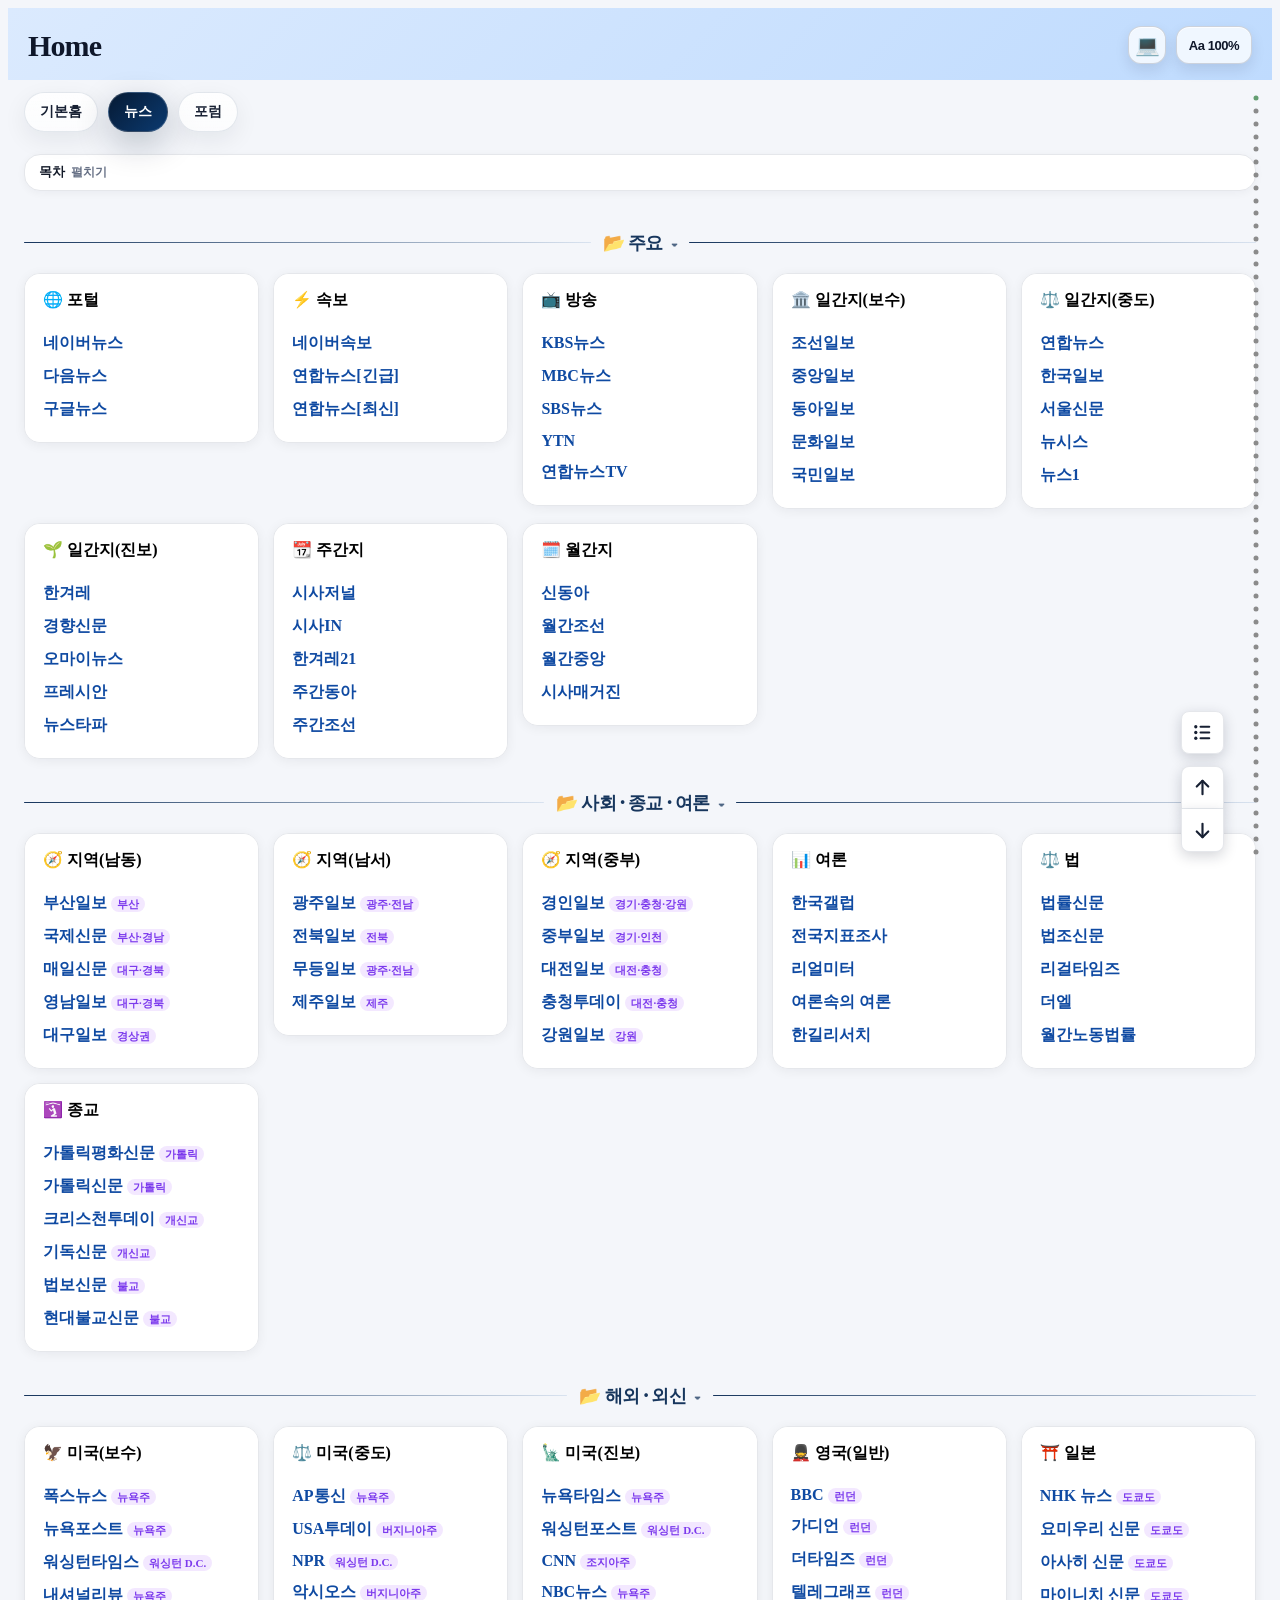
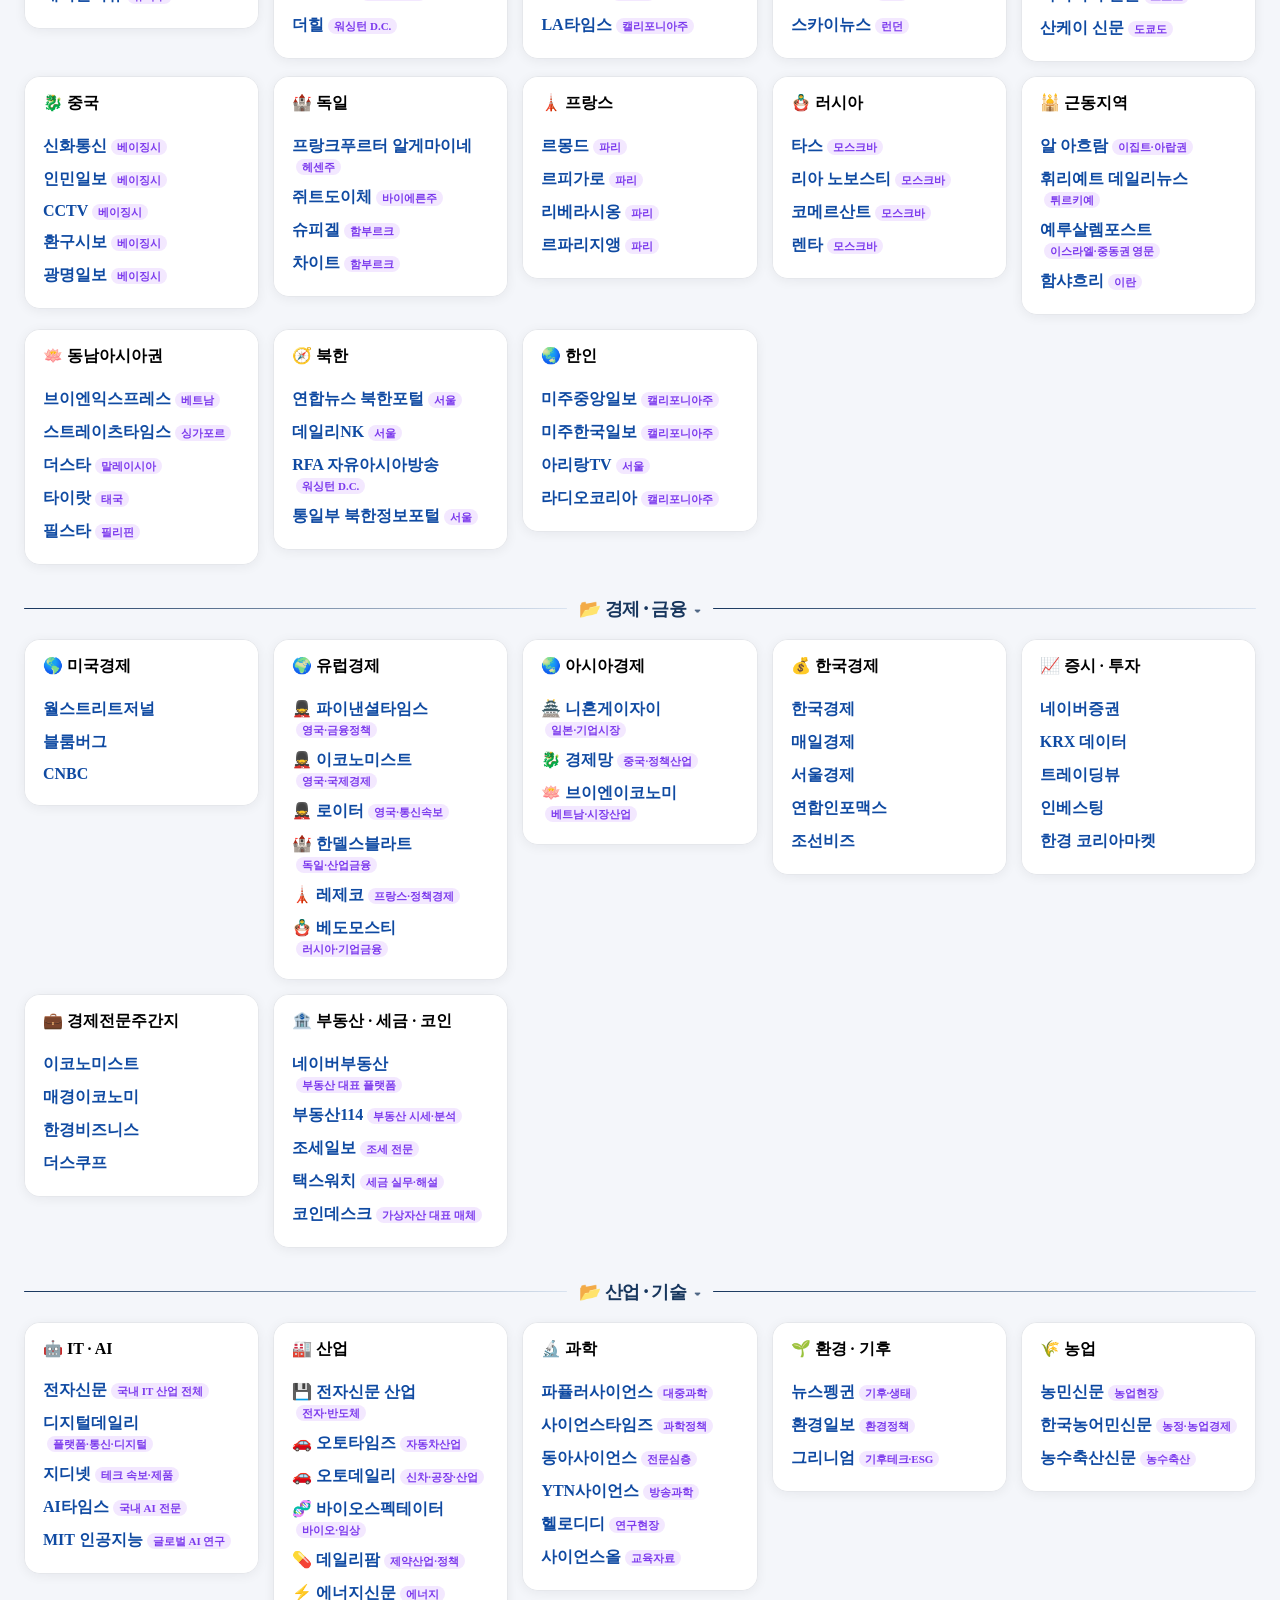
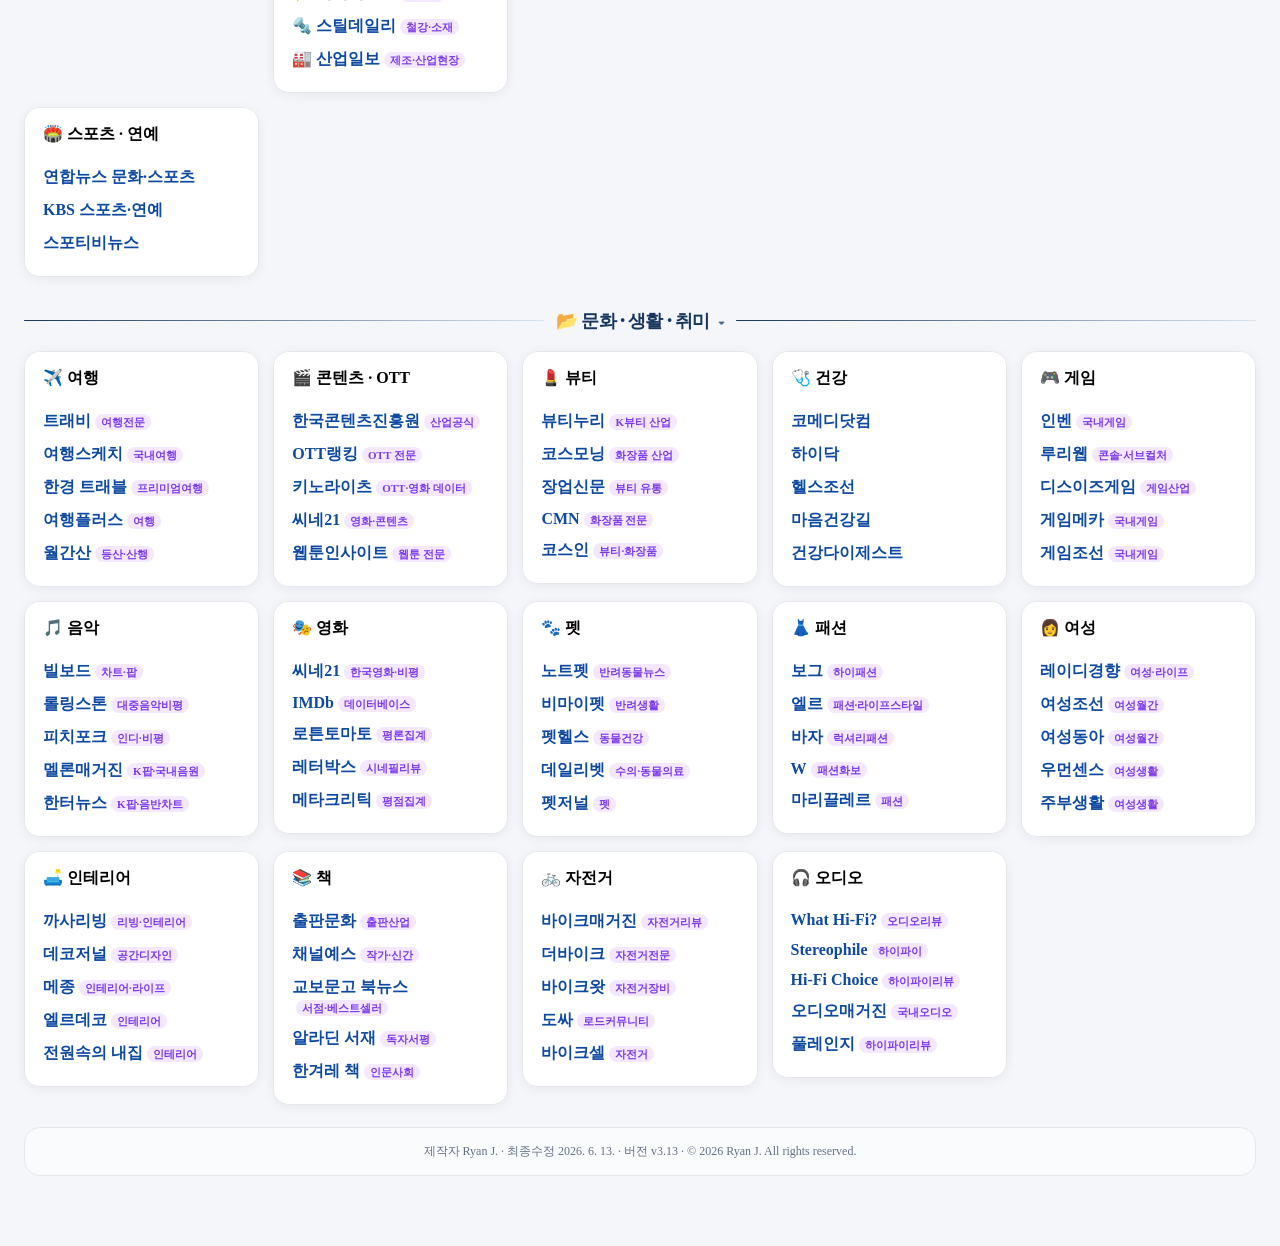
==== ryhome/news/index.html @ 35ea583d "Add files via upload" ====
<!doctype html>
<html lang="ko">
<head>
<meta charset="utf-8">
<meta name="viewport" content="width=device-width, initial-scale=1">
<title>뉴스 - Home</title>
<meta name="color-scheme" content="light dark">
<!-- Home v3.9: prepaint theme guard -->
<script>
(function(){
  try{
    if (localStorage.getItem('ryhome-v312-theme-defaulted') !== '1') {
      localStorage.setItem('site-theme-mode', 'auto');
      localStorage.setItem('ryhome-v312-theme-defaulted', '1');
    }
    var saved = localStorage.getItem('site-theme-mode') || 'auto';
    var dark = saved === 'dark' || (saved === 'auto' && window.matchMedia && window.matchMedia('(prefers-color-scheme: dark)').matches);
    var light = saved === 'light' || (saved === 'auto' && !dark);
    var root = document.documentElement;
    root.classList.toggle('force-dark', dark);
    root.classList.toggle('force-light', light);
    root.dataset.themeMode = saved;
    root.dataset.effectiveTheme = dark ? 'dark' : 'light';
    root.style.backgroundColor = dark ? '#121212' : '#f4f6fa';
  }catch(e){}
})();
</script>
<style id="ry-prepaint-theme">
html.force-dark,html.force-dark body{background:#121212!important;color:#e0e0e0!important;}
html.force-light,html.force-light body{background:#f4f6fa!important;color:#172033!important;}
</style>
<meta name="application-name" content="Home">
<meta name="apple-mobile-web-app-title" content="Home">
<meta name="apple-mobile-web-app-capable" content="yes">
<meta name="mobile-web-app-capable" content="yes">
<meta name="apple-mobile-web-app-status-bar-style" content="default">
<meta name="theme-color" content="#bfdbfe" media="(prefers-color-scheme: light)">
<meta name="theme-color" content="#121212" media="(prefers-color-scheme: dark)">
<link rel="icon" href="../assets/favicons/favicon.ico" sizes="any">
<link rel="shortcut icon" href="../assets/favicons/favicon.ico">
<link rel="icon" type="image/svg+xml" href="../assets/favicons/favicon-theme.svg">
<link rel="icon" type="image/png" sizes="16x16" href="../assets/favicons/favicon-16x16.png">
<link rel="icon" type="image/png" sizes="32x32" href="../assets/favicons/favicon-32x32.png">
<link rel="icon" type="image/png" sizes="48x48" href="../assets/favicons/favicon-48x48.png">
<link rel="icon" type="image/png" sizes="96x96" href="../assets/favicons/favicon-96x96.png">
<link rel="apple-touch-icon" href="../assets/favicons/apple-touch-icon.png">
<link rel="apple-touch-icon-precomposed" href="../assets/favicons/apple-touch-icon-precomposed.png">
<link rel="apple-touch-icon" sizes="120x120" href="../assets/favicons/apple-touch-icon-120x120.png">
<link rel="apple-touch-icon" sizes="152x152" href="../assets/favicons/apple-touch-icon-152x152.png">
<link rel="apple-touch-icon" sizes="167x167" href="../assets/favicons/apple-touch-icon-167x167.png">
<link rel="apple-touch-icon" sizes="180x180" href="../assets/favicons/apple-touch-icon-180x180.png">
<link rel="manifest" href="../assets/favicons/site.webmanifest">

<style>
:root{
  --navy:#061a34;--navy2:#0b2a4f;--bg:#f4f6fa;--card:#fff;--text:#172033;--muted:#667085;--line:#e5e7eb;--chip:#eef4ff;--chipText:#174ea6;--soft:#f8fafc;
  --btn-bg: #fff; --btn-text: #172033; /* 라이트모드 툴바/탑버튼 색상 */
}
@media (prefers-color-scheme: dark) {
  :root {
    --bg:#121212;--card:#1e1e1e;--text:#e0e0e0;--muted:#a0a0a0;--line:#333333;
    --chip:#1f293d;--chipText:#8ab4f8;--soft:#1a1a1a;
    --btn-bg: #2d2d2d; --btn-text: #ffffff;
  }

  /* 2번 해결: 다크모드 시 상단 목차(#) 및 📂 폴더 네모박스 글자 가독성 개선 */
  .toc a {
    background: #24344d !important;
    color: #9ec2ff !important;
  }
  .toc a.mid-toc {
    background: #1c3d27 !important;
    color: #6ed792 !important;
    border-color: #2b5c3b !important;
  }

  /* 3번 해결: 다크모드 시 흰색으로 남던 하위 그룹 박스들을 어둡게 강제 전환 */
  details.category, 
  details.category summary, 
  .quick-card, 
  .toc {
    background-color: var(--card) !important;
    border-color: var(--line) !important;
  }

  /* 다크모드 카테고리 제목 및 링크 텍스트 색상 최적화 */
  .toc-title, 
  summary span, 
  .quick-card h2 {
    color: var(--text) !important;
  }
  ul {
    background-color: var(--card) !important;
  }
  .site-link {
    border-bottom: 1px dashed #333d4a !important;
  }
  .site-link strong {
    color: #a3c5f7 !important;
  }
.count {
    background: #2d3748 !important;
    color: #a0aec0 !important;
  }
  /* 다크모드일 때는 흰색 계열 테두리로 버튼을 돋보이게 만듭니다 */
  #scrollTopBtn {
    border-color: #555555 !important;
  }
}
*{box-sizing:border-box}
html{scroll-behavior:smooth}

/* 테마 강제 고정용 클래스 규칙 */
html.force-light { color-scheme: light !important; }
html.force-light :root {
  --bg:#f4f6fa; --card:#fff; --text:#172033; --muted:#667085; --line:#e5e7eb; --chip:#eef4ff; --chipText:#174ea6; --soft:#f8fafc; --btn-bg: #fff; --btn-text: #172033;
}
html.force-light body { background: #f4f6fa !important; color: #172033 !important; }
html.force-light input { background: #ffffff !important; color: #172033 !important; border-color: #e5e7eb !important; }
html.force-light button { background: #ffffff !important; color: #172033 !important; }
html.force-light .search-card { background-color: #ffffff !important; border-color: #e5e7eb !important; }
html.force-light .toc, html.force-light summary, html.force-light details.category, html.force-light .quick-card, html.force-light ul { background-color: #ffffff !important; border-color: #e5e7eb !important; }
html.force-light .toc-title { color: #111827 !important; }
html.force-light summary span { color: #172033 !important; }
html.force-light .quick-card h2 { color: #000000 !important; }
html.force-light .site-link { border-bottom: 1px dashed #edf0f5 !important; }
html.force-light .site-link strong { color: #0f4aa2 !important; }
html.force-light .count { background: #f1f5f9 !important; color: #475569 !important; }
html.force-light .toc a { background: #eef4ff !important; color: #174ea6 !important; }
html.force-light .toc a.mid-toc { background: #e8f5ee !important; color: #166534 !important; border-color: #bbd9c8 !important; }
html.force-light #scrollTopBtn { border-color: var(--navy) !important; background-color: #ffffff !important; color: #172033 !important; }

html.force-dark { color-scheme: dark !important; }
html.force-dark :root {
  --bg:#121212; --card:#1e1e1e; --text:#e0e0e0; --muted:#a0a0a0; --line:#333333; --chip:#1f293d; --chipText:#8ab4f8; --soft:#1a1a1a; --btn-bg: #2d2d2d; --btn-text: #ffffff;
}
html.force-dark body { background: #121212 !important; color: #e0e0e0 !important; }
html.force-dark input { background: #2d2d2d !important; color: #ffffff !important; border-color: #333333 !important; }
html.force-dark button { background: #2d2d2d !important; color: #ffffff !important; }
html.force-dark .search-card { background-color: #1e1e1e !important; border-color: #333333 !important; }
html.force-dark .toc, html.force-dark summary, html.force-dark details.category, html.force-dark .quick-card, html.force-dark ul { background-color: #1e1e1e !important; border-color: #333333 !important; }
html.force-dark .toc-title, html.force-dark summary span, html.force-dark .quick-card h2 { color: #e0e0e0 !important; }
html.force-dark .site-link { border-bottom: 1px dashed #333d4a !important; }
html.force-dark .site-link strong { color: #a3c5f7 !important; }
html.force-dark .count { background: #2d3748 !important; color: #a0aec0 !important; }
html.force-dark .toc a { background: #24344d !important; color: #9ec2ff !important; }
html.force-dark .toc a.mid-toc { background: #1c3d27 !important; color: #6ed792 !important; border-color: #2b5c3b !important; }
html.force-dark .toc a.special-pink { background: #4a2828 !important; color: #ffb3b3 !important; }
html.force-dark #scrollTopBtn { border-color: #555555 !important; background-color: #1e1e1e !important; color: #e0e0e0 !important; }

/* 다크모드 상태이더라도 검색창(input)은 항상 화이트 배경과 어두운 글자색을 유지하도록 고정 */
input { background: #ffffff !important; color: #172033 !important; }
button { background: var(--btn-bg) !important; color: var(--btn-text) !important; }
.toc, summary { background: var(--card) !important; }
header{background:linear-gradient(135deg,var(--navy),var(--navy2));color:white;padding:32px 20px 26px}
.header-inner{max-width:1708px;margin:0 auto}
h1{margin:0 0 8px;font-size:30px;letter-spacing:-.03em}
.meta{color:#cbd5e1;font-size:14px;line-height:1.6}
main{max-width:1708px;margin:22px auto 70px;padding:0 16px}

/* [수정] 검색바 부들부들 떨리는 현상 제거를 위한 최적화 */
.search-card{
  background:var(--card);
  border-radius:16px;
  padding:16px 18px;
  box-shadow:0 2px 12px rgba(16,24,40,.07);
  border:1px solid var(--line);
  margin-bottom:16px;
  
  /* position: sticky 적용 시 흔들림 방지를 위해 top을 0이 아닌 1px 여유를 주거나 고정 */
  position: sticky;
  top: -1px; 
  z-index: 100; /* 다른 요소보다 확실하게 위에 올라오도록 변경 */
}

.toolbar{display:flex;gap:10px;flex-wrap:wrap}
input{flex:1;min-width:260px;padding:12px 14px;border:1px solid var(--line);border-radius:12px;font-size:15px;background:#fff}
button{padding:12px 14px;border:1px solid var(--line);border-radius:12px;background:#fff;cursor:pointer}
button:hover{background:#f7f8fb}
.toc-grid{display:grid;grid-template-columns:1fr 1fr;gap:14px;margin:0 0 14px}
.toc{background:#fff;border:1px solid var(--line);border-radius:16px;padding:16px 18px;box-shadow:0 2px 12px rgba(16,24,40,.06)}
.toc-title{font-weight:800;margin-bottom:10px;color:#111827}
.toc-title.toc-toggle{
  display:block;
  width:100%;
  padding:0;
  margin:0 0 10px 0;
  border:0;
  border-radius:0;
  background:transparent !important;
  color:inherit !important;
  box-shadow:none;
  text-align:left;
  font:inherit;
  cursor:pointer;
}
.toc-title.toc-toggle:hover{text-decoration:none;filter:none;background:transparent !important}
.toc-toggle-icon{float:right;font-size:13px;opacity:.75;margin-left:8px}
.toc-body.is-collapsed{display:none!important}
.anchor-active{
  outline:3px solid rgba(14,165,233,.55) !important;
  outline-offset:4px;
  transition:outline-color .2s ease, box-shadow .2s ease;
  box-shadow:0 0 0 7px rgba(14,165,233,.10), 0 2px 12px rgba(16,24,40,.08) !important;
}
.toc a{display:inline-block;margin:4px 7px 4px 0;padding:7px 10px;background:var(--chip);border-radius:999px;color:var(--chipText);text-decoration:none;font-size:13px}
.toc a.mid-toc {
  display: block; /* 한 줄을 통째로 차지하여 자동으로 줄바꿈이 됩니다 */
  margin: 12px 0 6px 0 !important; /* 위아래 간격을 주어 가독성을 높입니다 */
  width: max-content; /* 글자 길이에 딱 맞게 박스 크기를 조절합니다 */
  background: #e8f5ee;
  color: #166534;
  border: 1px solid #bbd9c8;
  font-size: 12px;
  font-weight: 850;
  letter-spacing: -.015em;
  box-shadow: 0 1px 4px rgba(22,101,52,.08);
  border-radius: 2px !important;
}
.toc a.mid-toc::before{content:'📂 ';font-weight:900;color:#2f855a}.toc a:hover{filter:brightness(.96);text-decoration:underline}
/* 뉴스 특수 버튼 스타일 */
.toc a.special-pink {
  background: #ffebeb !important; /* 부드러운 파스텔 핑크 배경 */
  color: #c04848 !important; /* 다크모드 대응을 위한 차분한 딥핑크 글자색 */
  border: none !important;
  font-weight: 850 !important;
  box-shadow: 0 2px 6px rgba(192, 72, 72, 0.15) !important;
  
  /* 박스를 육각형 모양으로 깎아내는 마법의 코드 */
  clip-path: polygon(8% 0%, 92% 0%, 100% 50%, 92% 100%, 8% 100%, 0% 50%);
  padding: 7px 16px !important; /* 육각형 양끝 각진 부분 때문에 좌우 여백을 늘렸습니다 */
  border-radius: 0px !important; /* 육각형 표현을 위해 둥근 테두리 해제 */
}

/* 다크모드가 되었을 때 눈이 부시지 않도록 파스텔 핑크 톤 다운 */
@media (prefers-color-scheme: dark) {
  .toc a.special-pink {
    background: #4a2828 !important; /* 어두운 다크 파스텔 핑크 */
    color: #ffb3b3 !important; /* 밝은 파스텔 핑크 글자색 */
    box-shadow: 0 2px 6px rgba(0, 0, 0, 0.3) !important;
  }
}
.quick-row{display:grid;grid-template-columns:repeat(2,minmax(0,1fr));gap:14px;margin:0 0 18px}
.quick-card{background:#fff;border:1px solid var(--line);border-radius:16px;padding:17px 19px;box-shadow:0 2px 12px rgba(16,24,40,.06)}
.quick-card h2{margin:0 0 12px;font-size:19px}
.quick-links{display:grid;grid-template-columns:repeat(auto-fit,minmax(190px,1fr));gap:6px 16px}
.grid{display:grid;grid-template-columns:repeat(auto-fit,minmax(220px,1fr));gap:14px;align-items:start}
details.category{background:#fff;border:1px solid var(--line);border-radius:16px;padding:0;box-shadow:0 2px 12px rgba(16,24,40,.06);overflow:hidden}
summary{list-style:none;cursor:pointer;padding:16px 18px;font-weight:900;display:flex;justify-content:space-between;align-items:center;background:#fff;gap:10px}
summary::-webkit-details-marker{display:none}
.summary-actions{display:flex;align-items:center;gap:6px;flex-shrink:0}.count{font-size:12px;font-weight:700;color:#475569;background:#f1f5f9;border-radius:999px;padding:4px 8px;white-space:nowrap}
ul{margin:0;padding:0 18px 16px;columns:1;column-gap:0}
li{list-style:none;break-inside:avoid}
a{color:#0f4aa2;text-decoration:none}
a:hover{text-decoration:underline}
.site-link{display:block;padding:6px 0;border-bottom:1px dashed #edf0f5}
.site-link strong{font-weight:850}
.feature{font-size:11px;color:#7c3aed;background:#f3e8ff;border-radius:999px;padding:2px 6px;margin-left:4px;font-weight:750;white-space:nowrap}
.url{display:none!important;color:#7b8794;font-size:12px;margin-top:2px;word-break:break-all;font-weight:400}
.site-link, html.force-light .site-link, html.force-dark .site-link{border-bottom:0!important;text-decoration:none!important}
.site-link:hover, .site-link:hover *, html.force-light .site-link:hover, html.force-dark .site-link:hover{text-decoration:none!important}
.section-divider{display:flex;align-items:center;gap:20px;margin:46px 0 24px;color:#061a34;font-size:30px;font-weight:1000;letter-spacing:-.04em}
.section-divider:before,.section-divider:after{content:"";height:3px;background:linear-gradient(90deg,#061a34,#d6deea);flex:1;border-radius:999px}
.section-divider span{display:inline-block;background:#fff;border:1px solid #cbd5e1;border-radius:999px;padding:12px 22px;box-shadow:0 5px 18px rgba(16,24,40,.10)}
.section-divider.news-divider{font-size:21px;margin:20px 0 14px;gap:14px}
.section-divider.news-divider:before,.section-divider.news-divider:after{height:2px}
.section-divider.news-divider span{padding:8px 16px}
.note{margin:18px 0 0;color:#667085;font-size:13px;line-height:1.6}
.footer{text-align:center;color:#7b8794;font-size:12px;margin-top:26px}

.mid-divider{grid-column:1/-1;display:flex;align-items:center;gap:12px;margin:18px 0 4px;color:#17365d;font-size:18px;font-weight:950;letter-spacing:-.03em}
.mid-divider:before,.mid-divider:after{content:"";height:1px;background:linear-gradient(90deg,#17365d,#d9e3f0);flex:1;border-radius:999px}
.mid-divider > span{background:#fff;border:1px solid #d5deeb;border-radius:999px;padding:7px 14px;box-shadow:0 3px 10px rgba(16,24,40,.06)}

.mid-divider-toggle{cursor:pointer;user-select:none}
.mid-divider-toggle:focus-visible{outline:3px solid rgba(14,165,233,.55);outline-offset:4px;border-radius:999px}
.mid-divider.is-collapsed > span{opacity:.88}
.mid-toggle-icon{display:inline-block;margin-left:8px;font-size:13px;opacity:.75}
.collapsed-by-divider{display:none!important}

/* 밝게 고정은 시스템 연동 상태가 밝을 때의 실제 라이트 색상과 동일하게 맞춤 */
html.force-light{
  color-scheme:light!important;
  --navy:#061a34;--navy2:#0b2a4f;--bg:#f4f6fa;--card:#fff;--text:#172033;--muted:#667085;--line:#e5e7eb;--chip:#eef4ff;--chipText:#174ea6;--soft:#f8fafc;
  --btn-bg:#fff;--btn-text:#172033;
}
html.force-light body{background:#ffffff!important;color:#000000!important}
html.force-light header{background:linear-gradient(135deg,#061a34,#0b2a4f)!important;color:#ffffff!important}
html.force-light input{background:#ffffff!important;color:#172033!important;border-color:#e5e7eb!important}
html.force-light button{background:var(--btn-bg)!important;color:var(--btn-text)!important;border-color:#e5e7eb!important}
html.force-light #settingsBtn{background:transparent!important;border:none!important;color:#ffffff!important}
html.force-light .search-card{background-color:#ffffff!important;border-color:#e5e7eb!important}
html.force-light .toc,html.force-light summary,html.force-light details.category,html.force-light .quick-card,html.force-light ul{background-color:#ffffff!important;border-color:#e5e7eb!important}
html.force-light .toc-title{color:#111827!important}
html.force-light summary span{color:#000000!important}
html.force-light .quick-card h2{color:#000000!important}
html.force-light .site-link{border-bottom:0!important;text-decoration:none!important}
html.force-light .site-link strong{color:#0f4aa2!important}
html.force-light .feature{color:#7c3aed!important;background:#f3e8ff!important}
html.force-light .count{background:#f1f5f9!important;color:#475569!important}
html.force-light .toc a{background:#eef4ff!important;color:#174ea6!important}
html.force-light .toc a.mid-toc{background:#e8f5ee!important;color:#166534!important;border-color:#bbd9c8!important}
html.force-light .toc a.special-pink{background:#ffebeb!important;color:#c04848!important;box-shadow:0 2px 6px rgba(192,72,72,.15)!important}
html.force-light .section-divider{color:#061a34!important}
html.force-light .section-divider span{background:#ffffff!important;border-color:#cbd5e1!important}
html.force-light .section-divider:before,html.force-light .section-divider:after{background:linear-gradient(90deg,#061a34,#d6deea)!important}
html.force-light .mid-divider{color:#17365d!important}
html.force-light .mid-divider > span{background:#ffffff!important;border-color:#d5deeb!important}
html.force-light .mid-divider:before,html.force-light .mid-divider:after{background:linear-gradient(90deg,#17365d,#d9e3f0)!important}
html.force-light #scrollTopBtn{border-color:#061a34!important;background-color:#ffffff!important;color:#172033!important}

.mid-divider.hidden{display:none!important}
.hidden{display:none!important}
@media(max-width:900px){.toc-grid,.quick-row{grid-template-columns:1fr}}

/* [수정] 미디어 쿼리 내 미세하게 흔들림을 유발하던 요소를 수정했습니다. */
@media(max-width:760px){
  header{padding:24px 16px} 
  h1{font-size:24px} 
  /* 모바일 환경에서도 굳이 고정을 풀지 않고 sticky 상태를 유지하여 화면 팅김 현상을 방지합니다. */
  .search-card{position:sticky; top: 0;} 
  .grid{grid-template-columns:1fr} 
  ul{columns:1} 
  .section-divider{font-size:24px} 
  .section-divider.news-divider{font-size:18px}
}

#scrollTopBtn {
  display: none; position: fixed; bottom: 30px; right: 30px; z-index: 99;
  width: 52px; height: 52px; /* 글자가 들어가므로 크기를 조금 키웠습니다 */
  background-color: var(--card); /* 카드 색상과 동일하게 설정 */
  color: var(--text);
  border: 2px solid var(--navy); /* 라이트모드에선 네이비색 테두리로 강조 */
  outline: none; cursor: pointer; border-radius: 6px;
  box-shadow: 0 4px 16px rgba(0,0,0,.25); /* 그림자를 더 진하게 주어 배경과 분리 */
  font-size: 14px; font-weight: bold;
  flex-direction: column; /* 삼각형 아래로 글자가 오도록 세로 정렬 */
  align-items: center; justify-content: center;
}
#scrollTopBtn:hover { filter: brightness(0.9); }

/* Home common header/page nav */
header{background:linear-gradient(135deg,var(--navy,#061a34),var(--navy2,#0b2a4f));color:#fff;padding:18px 20px 16px;}
.header-inner,.ry-titlebar{max-width:1708px;margin:0 auto;display:flex!important;justify-content:space-between!important;align-items:center!important;position:relative;gap:14px;}
.brand-block{display:flex;align-items:center;gap:10px;min-width:0;}
.brand-logo{width:30px;height:30px;flex:0 0 30px;object-fit:contain;filter:drop-shadow(0 3px 10px rgba(0,0,0,.18));}
header h1{margin:0;font-size:30px;letter-spacing:-.03em;line-height:1.1;}
.header-actions{display:flex;gap:10px;align-items:center;flex-shrink:0;}
.header-actions button,#settingsBtn,#fontBtn{width:38px!important;height:38px!important;display:inline-flex!important;align-items:center!important;justify-content:center!important;background:linear-gradient(135deg,var(--navy,#061a34),var(--navy2,#0b2a4f))!important;border:1px solid rgba(255,255,255,.26)!important;border-radius:13px!important;font-size:21px!important;color:#fff!important;padding:0!important;cursor:pointer!important;box-shadow:inset 0 1px 0 rgba(255,255,255,.12),0 8px 18px rgba(0,0,0,.18)!important;}
.ry-top-nav{max-width:1708px;margin:0 auto 20px;padding:12px 16px 0;display:flex;gap:10px;flex-wrap:wrap;align-items:center;}
.ry-top-nav a{display:inline-flex;align-items:center;justify-content:center;padding:10px 15px;border:1px solid rgba(148,163,184,.25);border-radius:999px;background:linear-gradient(180deg,rgba(255,255,255,.88),rgba(255,255,255,.68));color:var(--text,#172033);text-decoration:none;font-size:14px;font-weight:850;box-shadow:0 8px 24px rgba(15,23,42,.07);backdrop-filter:blur(14px);transition:transform .15s ease,box-shadow .15s ease,border-color .15s ease,background .15s ease;}
.ry-top-nav a:hover{transform:translateY(-1px);text-decoration:none;box-shadow:0 12px 30px rgba(15,23,42,.11);border-color:rgba(23,78,166,.28);}
.ry-top-nav a.is-active{background:linear-gradient(135deg,#061a34,#0b3a70);color:#fff;border-color:rgba(255,255,255,.18);box-shadow:0 12px 34px rgba(6,26,52,.24);}
html.force-dark .ry-top-nav a{background:linear-gradient(180deg,rgba(31,41,55,.92),rgba(17,24,39,.86));border-color:rgba(148,163,184,.20);color:#e5e7eb;box-shadow:0 8px 24px rgba(0,0,0,.22);}
html.force-dark .ry-top-nav a.is-active{background:linear-gradient(135deg,#315988,#1f3f68);color:#fff;}
@media (prefers-color-scheme: dark){html:not(.force-light) .ry-top-nav a{background:linear-gradient(180deg,rgba(31,41,55,.92),rgba(17,24,39,.86));border-color:rgba(148,163,184,.20);color:#e5e7eb;box-shadow:0 8px 24px rgba(0,0,0,.22);}html:not(.force-light) .ry-top-nav a.is-active{background:linear-gradient(135deg,#315988,#1f3f68);color:#fff;}}
.site-meta{margin:22px 0 0!important;padding:14px 16px!important;border:1px solid var(--line,#e5e7eb)!important;border-radius:16px!important;background:rgba(255,255,255,.62)!important;color:var(--muted,#667085)!important;font-size:calc(12px * var(--site-font-scale,1))!important;line-height:1.55!important;text-align:center!important;}
/* NamuWiki-inspired navigation controls */
#scrollTopBtn{display:none!important;}
.ry-namu-nav{position:fixed;right:18px;bottom:calc(18px + env(safe-area-inset-bottom,0px));z-index:1000;display:flex;flex-direction:column;gap:7px;padding:7px;border:1px solid rgba(148,163,184,.34);border-radius:18px;background:rgba(255,255,255,.54);box-shadow:0 12px 34px rgba(15,23,42,.20);backdrop-filter:blur(14px);-webkit-backdrop-filter:blur(14px);}
.ry-namu-nav button{min-width:58px;height:38px;border:1px solid rgba(148,163,184,.32)!important;border-radius:13px!important;background:rgba(255,255,255,.58)!important;color:var(--text,#172033)!important;font-size:12px!important;font-weight:850!important;letter-spacing:-.02em;line-height:1!important;padding:0 10px!important;box-shadow:none!important;cursor:pointer;}
.ry-namu-nav button:hover{background:rgba(255,255,255,.78)!important;transform:translateY(-1px);}
.ry-namu-nav button:active{transform:translateY(0);}
html.force-dark .ry-namu-nav{background:rgba(15,23,42,.54);border-color:rgba(148,163,184,.25);box-shadow:0 14px 36px rgba(0,0,0,.34);}
html.force-dark .ry-namu-nav button{background:rgba(30,41,59,.68)!important;color:#e5e7eb!important;border-color:rgba(148,163,184,.24)!important;}
html.force-dark .ry-namu-nav button:hover{background:rgba(51,65,85,.76)!important;}
@media (prefers-color-scheme: dark){html:not(.force-light) .ry-namu-nav{background:rgba(15,23,42,.54);border-color:rgba(148,163,184,.25);box-shadow:0 14px 36px rgba(0,0,0,.34);}html:not(.force-light) .ry-namu-nav button{background:rgba(30,41,59,.68)!important;color:#e5e7eb!important;border-color:rgba(148,163,184,.24)!important;}html:not(.force-light) .ry-namu-nav button:hover{background:rgba(51,65,85,.76)!important;}}
@media(max-width:760px){header{padding:18px 16px 15px}.brand-logo{width:26px;height:26px;flex-basis:26px}header h1{font-size:24px}.ry-top-nav{padding:10px 12px 0;gap:8px;display:grid;grid-template-columns:1fr 1fr}.ry-top-nav a{padding:10px 10px}.ry-namu-nav{right:12px;bottom:calc(12px + env(safe-area-inset-bottom,0px));gap:6px;padding:6px;border-radius:16px}.ry-namu-nav button{min-width:52px;height:35px;font-size:11px!important}}
body.page-news .forum-toc-card, body.page-news #forum-start, body.page-news #forumTree{display:none!important;}
body.page-forum .news-toc-card, body.page-forum #news-start, body.page-forum .quick-row, body.page-forum #newsTree{display:none!important;}


/* v3.1: site-count badges removed */
.summary-actions,.count{display:none!important;}


/* Home v3.2 refinements */
body.page-news .toc-grid,
body.page-forum .toc-grid{
  display:grid!important;
  grid-template-columns:1fr!important;
  width:100%!important;
  max-width:none!important;
}
body.page-news .toc,
body.page-forum .toc,
body.page-news .toc.news-toc-card,
body.page-forum .toc.forum-toc-card{
  width:100%!important;
  max-width:none!important;
  min-width:0!important;
}
body.page-news .forum-toc-card,
body.page-news #forum-start,
body.page-news #forumTree,
body.page-forum .news-toc-card,
body.page-forum #news-start,
body.page-forum .quick-row,
body.page-forum #newsTree{
  display:none!important;
}
body.page-forum #forum-start{display:none!important;}
body.page-news .special-pink{display:none!important;}
.toc-group{margin:0 0 8px;}
.toc-main.mid-toc{font-weight:900!important;}


/* Home v3.3: settings/font popup consistency */
#settingsPopup,
#fontPopup{
  text-align:left!important;
  background:var(--card)!important;
  color:var(--text)!important;
  border:1px solid var(--line)!important;
  box-shadow:0 10px 34px rgba(15,23,42,.18)!important;
  z-index:2147482600!important;
}
#settingsPopup h3{
  display:none!important;
}
#settingsPopup label{
  justify-content:flex-start!important;
  text-align:left!important;
  width:100%!important;
  margin:0 0 10px 0!important;
  color:var(--text)!important;
}
#settingsPopup label:last-child{
  margin-bottom:0!important;
}
#settingsPopup input[type="radio"]{
  appearance:auto!important;
  -webkit-appearance:radio!important;
  accent-color:#0ea5e9!important;
  background:transparent!important;
  color:inherit!important;
  border:0!important;
  width:auto!important;
  height:auto!important;
  min-width:0!important;
  padding:0!important;
  margin:0!important;
}
#fontPopup button{
  margin:0 6px 0 0!important;
}
html.force-dark #settingsPopup,
html.force-dark #fontPopup{
  background:#1e1e1e!important;
  color:#e5e7eb!important;
  border-color:#3a3a3a!important;
  box-shadow:0 14px 40px rgba(0,0,0,.44)!important;
}
html.force-dark #settingsPopup label,
html.force-dark #fontPopup{
  color:#e5e7eb!important;
}
html.force-dark #settingsPopup input[type="radio"]{
  accent-color:#38bdf8!important;
  background:transparent!important;
}
html.force-dark #fontPopup button{
  background:#2d2d2d!important;
  color:#ffffff!important;
  border-color:#444!important;
}
@media (prefers-color-scheme:dark){
  html:not(.force-light) #settingsPopup,
  html:not(.force-light) #fontPopup{
    background:#1e1e1e!important;
    color:#e5e7eb!important;
    border-color:#3a3a3a!important;
    box-shadow:0 14px 40px rgba(0,0,0,.44)!important;
  }
  html:not(.force-light) #settingsPopup label,
  html:not(.force-light) #fontPopup{
    color:#e5e7eb!important;
  }
  html:not(.force-light) #settingsPopup input[type="radio"]{
    accent-color:#38bdf8!important;
    background:transparent!important;
  }
  html:not(.force-light) #fontPopup button{
    background:#2d2d2d!important;
    color:#ffffff!important;
    border-color:#444!important;
  }
}

/* Home v3.4: direct theme option buttons + dark footer harmonization */
#settingsPopup .theme-option{
  display:flex!important;
  align-items:center!important;
  justify-content:flex-start!important;
  gap:8px!important;
  width:100%!important;
  margin:0 0 8px 0!important;
  padding:9px 11px!important;
  border:1px solid var(--line,#e5e7eb)!important;
  border-radius:12px!important;
  background:var(--soft,#f8fafc)!important;
  color:var(--text,#172033)!important;
  font-size:13px!important;
  font-weight:850!important;
  line-height:1.2!important;
  text-align:left!important;
  cursor:pointer!important;
  box-shadow:none!important;
}
#settingsPopup .theme-option:last-child{margin-bottom:0!important;}
#settingsPopup .theme-option:hover{filter:brightness(.97)!important;text-decoration:none!important;}
#settingsPopup .theme-option.is-active{
  border-color:#174ea6!important;
  background:#eef4ff!important;
  color:#174ea6!important;
}
html.force-dark #settingsPopup .theme-option{
  background:#24344d!important;
  color:#ffffff!important;
  border-color:#3b4b63!important;
}
html.force-dark #settingsPopup .theme-option.is-active{
  background:#1c3d27!important;
  color:#ffffff!important;
  border-color:#2b5c3b!important;
}
html.force-dark .site-meta{
  background:#1e1e1e!important;
  color:#d1d5db!important;
  border-color:#333333!important;
}
@media (prefers-color-scheme:dark){
  html:not(.force-light) #settingsPopup .theme-option{
    background:#24344d!important;
    color:#ffffff!important;
    border-color:#3b4b63!important;
  }
  html:not(.force-light) #settingsPopup .theme-option.is-active{
    background:#1c3d27!important;
    color:#ffffff!important;
    border-color:#2b5c3b!important;
  }
  html:not(.force-light) .site-meta{
    background:#1e1e1e!important;
    color:#d1d5db!important;
    border-color:#333333!important;
  }
}

/* Home v3.4: align news/forum TOC and section headers with 기본홈 dark mode */
body.page-news .toc-title.toc-toggle,body.page-forum .toc-title.toc-toggle{display:flex!important;align-items:center!important;justify-content:space-between!important;width:100%!important;padding:12px 0 14px!important;margin:0 0 12px 0!important;border:0!important;border-bottom:1px solid var(--line,#e5e7eb)!important;border-radius:0!important;background:transparent!important;color:#111827!important;box-shadow:none!important;text-align:left!important;font-weight:800!important;font-size:calc(13px * var(--site-font-scale,1))!important;cursor:pointer!important;}
body.page-news .toc-title.toc-toggle .toc-toggle-icon,body.page-forum .toc-title.toc-toggle .toc-toggle-icon{float:none!important;margin-left:auto!important;color:var(--muted,#667085)!important;font-size:12px!important;font-weight:700!important;opacity:1!important;}
body.page-news .toc-body,body.page-forum .toc-body{padding-top:0!important;}
html.force-dark body.page-news .toc-title.toc-toggle,html.force-dark body.page-forum .toc-title.toc-toggle{color:#ffffff!important;border-bottom-color:#333333!important;}
html.force-dark body.page-news .toc-title.toc-toggle .toc-toggle-icon,html.force-dark body.page-forum .toc-title.toc-toggle .toc-toggle-icon{color:#a0a0a0!important;}
html.force-dark .section-divider,html.force-dark .mid-divider{color:#e5e7eb!important;}
html.force-dark .section-divider span,html.force-dark .mid-divider > span{background:#1e1e1e!important;border-color:#333333!important;color:#ffffff!important;box-shadow:0 3px 14px rgba(0,0,0,.34)!important;}
html.force-dark .section-divider:before,html.force-dark .section-divider:after,html.force-dark .mid-divider:before,html.force-dark .mid-divider:after{background:linear-gradient(90deg,#475569,#1f2937)!important;}
html.force-dark .quick-card h2{color:#ffffff!important;}
@media (prefers-color-scheme:dark){html:not(.force-light) body.page-news .toc-title.toc-toggle,html:not(.force-light) body.page-forum .toc-title.toc-toggle{color:#ffffff!important;border-bottom-color:#333333!important;}html:not(.force-light) body.page-news .toc-title.toc-toggle .toc-toggle-icon,html:not(.force-light) body.page-forum .toc-title.toc-toggle .toc-toggle-icon{color:#a0a0a0!important;}html:not(.force-light) .section-divider,html:not(.force-light) .mid-divider{color:#e5e7eb!important;}html:not(.force-light) .section-divider span,html:not(.force-light) .mid-divider > span{background:#1e1e1e!important;border-color:#333333!important;color:#ffffff!important;box-shadow:0 3px 14px rgba(0,0,0,.34)!important;}html:not(.force-light) .section-divider:before,html:not(.force-light) .section-divider:after,html:not(.force-light) .mid-divider:before,html:not(.force-light) .mid-divider:after{background:linear-gradient(90deg,#475569,#1f2937)!important;}html:not(.force-light) .quick-card h2{color:#ffffff!important;}}


/* Home v3.5: mobile nav one-line, TOC divider removal, font options, auto theme parity */
@media(max-width:760px){
  .ry-top-nav{
    display:flex!important;
    flex-wrap:nowrap!important;
    gap:5px!important;
    padding:10px 8px 0!important;
  }
  .ry-top-nav a{
    flex:1 1 0!important;
    min-width:0!important;
    padding:9px 4px!important;
    font-size:clamp(11px,3.2vw,13px)!important;
    letter-spacing:-.04em!important;
    white-space:nowrap!important;
  }
}
.toc-details > .toc-title,
.toc-title.toc-toggle,
body.page-news .toc-title.toc-toggle,
body.page-forum .toc-title.toc-toggle{
  border-bottom:0!important;
  padding-bottom:8px!important;
  margin-bottom:8px!important;
}
.toc-details:not([open]) > .toc-title{border-bottom:0!important;}
#fontPopup .font-option{
  width:100%!important;
  display:block!important;
  margin:0 0 8px 0!important;
  padding:10px 12px!important;
  border:1px solid var(--line,#e5e7eb)!important;
  border-radius:10px!important;
  background:#ffffff!important;
  color:#172033!important;
  text-align:left!important;
  font-size:13px!important;
  font-weight:850!important;
  cursor:pointer!important;
}
#fontPopup .font-option:last-child{margin-bottom:0!important;}
#fontPopup .font-option.is-active{
  border-color:#174ea6!important;
  background:#eef4ff!important;
  color:#174ea6!important;
}
html.force-dark #fontPopup .font-option{
  background:#2d2d2d!important;
  color:#f3f4f6!important;
  border-color:#3f3f46!important;
}
html.force-dark #fontPopup .font-option.is-active{
  border-color:#93c5fd!important;
  background:#24344d!important;
  color:#ffffff!important;
}
html.force-light .site-meta{background:rgba(255,255,255,.62)!important;color:var(--muted,#667085)!important;border-color:var(--line,#e5e7eb)!important;}
html.force-dark .site-meta{background:#1e1e1e!important;color:#d1d5db!important;border-color:#333333!important;}



/* Home v3.8: compact collapsed TOC + adjacent toggle text + compact aligned popups */
.toc.toc-details:not([open]){
  padding:10px 14px!important;
  margin-bottom:8px!important;
  min-height:0!important;
  box-shadow:0 2px 8px rgba(16,24,40,.045)!important;
}
.toc-details > .toc-title,
.toc-title.toc-toggle,
body.page-news .toc-title.toc-toggle,
body.page-forum .toc-title.toc-toggle{
  display:flex!important;
  align-items:center!important;
  justify-content:flex-start!important;
  gap:.45em!important;
}
.toc-details > .toc-title{
  width:auto!important;
  padding:0 0 8px 0!important;
  margin:0 0 8px 0!important;
}
.toc-details:not([open]) > .toc-title{
  width:auto!important;
  padding:0!important;
  margin:0!important;
  min-height:0!important;
  line-height:1.15!important;
  border:0!important;
}
.toc-details > .toc-title::after{
  margin-left:0!important;
  flex:0 0 auto!important;
}
.toc:has(.toc-body.is-collapsed){
  padding:10px 14px!important;
  margin-bottom:8px!important;
  min-height:0!important;
  box-shadow:0 2px 8px rgba(16,24,40,.045)!important;
}
.toc:has(.toc-body.is-collapsed) .toc-title.toc-toggle,
body.page-news .toc:has(.toc-body.is-collapsed) .toc-title.toc-toggle,
body.page-forum .toc:has(.toc-body.is-collapsed) .toc-title.toc-toggle{
  padding:0!important;
  margin:0!important;
  min-height:0!important;
  line-height:1.15!important;
  border:0!important;
}
.toc-title.toc-toggle .toc-toggle-icon,
body.page-news .toc-title.toc-toggle .toc-toggle-icon,
body.page-forum .toc-title.toc-toggle .toc-toggle-icon{
  margin-left:0!important;
  flex:0 0 auto!important;
}
#settingsPopup,
#fontPopup{
  min-width:0!important;
  width:auto!important;
  max-width:min(78vw,170px)!important;
  padding:10px!important;
  box-sizing:border-box!important;
}
#settingsPopup .theme-option,
#fontPopup .font-option{
  width:124px!important;
  min-width:0!important;
  box-sizing:border-box!important;
  padding:9px 10px!important;
  margin:0 0 7px 0!important;
  white-space:nowrap!important;
}
#settingsPopup .theme-option:last-child,
#fontPopup .font-option:last-child{margin-bottom:0!important;}
@media(max-width:420px){
  #settingsPopup .theme-option,
  #fontPopup .font-option{width:116px!important;}
}



/* Home v3.9: early-theme compatible light title color */
html.force-light{
  --navy:#dbeafe!important;
  --navy2:#bfdbfe!important;
}
html.force-light header{
  background:linear-gradient(135deg,#dbeafe,#bfdbfe)!important;
  color:#0f172a!important;
}
html.force-light header h1,
html.force-light .brand-block,
html.force-light .ry-titlebar{color:#0f172a!important;}
html.force-light .header-actions button,
html.force-light .header-actions button#settingsBtn,
html.force-light .header-actions button#fontBtn,
html.force-light #settingsBtn,
html.force-light #fontBtn{
  background:rgba(255,255,255,.76)!important;
  color:#0f172a!important;
  border:1px solid rgba(15,23,42,.16)!important;
  box-shadow:inset 0 1px 0 rgba(255,255,255,.75),0 6px 14px rgba(15,23,42,.10)!important;
}
html.force-light .brand-logo{filter:drop-shadow(0 2px 6px rgba(15,23,42,.16))!important;}

</style>
<link rel="stylesheet" href="../assets/ry-namu-controls.css?v=20260613e">
<style>

/* Home v3.10: one-click theme/font controls */
#settingsPopup,
#fontPopup{
  display:none!important;
}
.header-actions button#settingsBtn,
#settingsBtn{
  width:38px!important;
  min-width:38px!important;
  padding:0!important;
  font-size:20px!important;
}
.header-actions button#fontBtn,
#fontBtn{
  width:auto!important;
  min-width:76px!important;
  padding:0 9px!important;
  font-size:13px!important;
  font-weight:900!important;
  letter-spacing:-.035em!important;
  white-space:nowrap!important;
  line-height:1!important;
}
@media(max-width:420px){
  .header-actions{gap:6px!important;}
  .header-actions button#settingsBtn,#settingsBtn{width:36px!important;min-width:36px!important;height:36px!important;}
  .header-actions button#fontBtn,#fontBtn{min-width:68px!important;height:36px!important;font-size:12px!important;padding:0 7px!important;}
}



/* Home v3.11: requested UI refinements */
.brand-logo{display:none!important;}
.brand-block{gap:0!important;}
body.page-news html.force-dark .toc,
body.page-forum html.force-dark .toc{color:#ffffff!important;}
html.force-dark body.page-news .toc,
html.force-dark body.page-forum .toc,
html.force-dark body.page-news .toc *,
html.force-dark body.page-forum .toc *{color:#ffffff!important;}
@media (prefers-color-scheme:dark){
  html:not(.force-light) body.page-news .toc,
  html:not(.force-light) body.page-forum .toc,
  html:not(.force-light) body.page-news .toc *,
  html:not(.force-light) body.page-forum .toc *{color:#ffffff!important;}
}
/* 홈/미디어도 뉴스·포럼처럼 상위분류 박스 없이 구분선+하위항목 박스만 사용 */
body:not(.page-news):not(.page-forum) .section-group{
  display:contents!important;
  border:0!important;
  background:transparent!important;
  box-shadow:none!important;
  padding:0!important;
  overflow:visible!important;
}
body:not(.page-news):not(.page-forum) .section-group > .mid-divider{display:flex!important;}
body:not(.page-news):not(.page-forum) .section-content{display:contents!important;background:transparent!important;border:0!important;padding:0!important;}

/* Home v3.12: final requested refinements */
body.page-news,
body.page-forum{background:#f4f6fa!important;}
html.force-light body.page-news,
html.force-light body.page-forum{background:#f4f6fa!important;color:#172033!important;}
body.page-news .site-link strong,
body.page-forum .site-link strong{color:#0f4aa2!important;}
html.force-dark body.page-news .site-link strong,
html.force-dark body.page-forum .site-link strong{color:#ffffff!important;}
html.force-dark body.page-news .feature,
html.force-dark body.page-forum .feature{background:#6d28d9!important;color:#f3e8ff!important;}
@media (prefers-color-scheme:dark){
  html:not(.force-light) body.page-news .site-link strong,
  html:not(.force-light) body.page-forum .site-link strong{color:#ffffff!important;}
  html:not(.force-light) body.page-news .feature,
  html:not(.force-light) body.page-forum .feature{background:#6d28d9!important;color:#f3e8ff!important;}
}

/* Home v3.17: news/forum TOC and upper-divider backgrounds removed + unified yellow shortcut highlight */
body.page-news .toc.news-toc-card,
body.page-forum .toc.forum-toc-card,
html.force-light body.page-news .toc.news-toc-card,
html.force-light body.page-forum .toc.forum-toc-card,
html.force-dark body.page-news .toc.news-toc-card,
html.force-dark body.page-forum .toc.forum-toc-card{
  background:transparent!important;
  background-color:transparent!important;
  background-image:none!important;
  border:0!important;
  box-shadow:none!important;
  padding:0!important;
}
body.page-news .toc-title.toc-toggle,
body.page-forum .toc-title.toc-toggle,
html.force-light body.page-news .toc-title.toc-toggle,
html.force-light body.page-forum .toc-title.toc-toggle,
html.force-dark body.page-news .toc-title.toc-toggle,
html.force-dark body.page-forum .toc-title.toc-toggle{
  display:inline-flex!important;
  align-items:center!important;
  justify-content:flex-start!important;
  gap:.45em!important;
  width:auto!important;
  min-width:0!important;
  height:auto!important;
  min-height:0!important;
  padding:0!important;
  margin:0 0 8px 0!important;
  border:0!important;
  border-radius:0!important;
  outline:0!important;
  background:transparent!important;
  background-color:transparent!important;
  background-image:none!important;
  box-shadow:none!important;
  filter:none!important;
  appearance:none!important;
  -webkit-appearance:none!important;
  color:var(--text,#111827)!important;
  text-align:left!important;
  line-height:1.15!important;
}
body.page-news .toc-title.toc-toggle > span,
body.page-forum .toc-title.toc-toggle > span,
body.page-news .toc-title.toc-toggle .toc-toggle-icon,
body.page-forum .toc-title.toc-toggle .toc-toggle-icon,
html.force-light body.page-news .toc-title.toc-toggle > span,
html.force-light body.page-forum .toc-title.toc-toggle > span,
html.force-light body.page-news .toc-title.toc-toggle .toc-toggle-icon,
html.force-light body.page-forum .toc-title.toc-toggle .toc-toggle-icon,
html.force-dark body.page-news .toc-title.toc-toggle > span,
html.force-dark body.page-forum .toc-title.toc-toggle > span,
html.force-dark body.page-news .toc-title.toc-toggle .toc-toggle-icon,
html.force-dark body.page-forum .toc-title.toc-toggle .toc-toggle-icon{
  background:transparent!important;
  background-color:transparent!important;
  background-image:none!important;
  border:0!important;
  box-shadow:none!important;
  padding:0!important;
  margin-left:0!important;
  color:inherit!important;
}
.mid-divider-toggle > span,
.mid-toggle-icon,
html.force-light .mid-divider-toggle > span,
html.force-light .mid-toggle-icon,
html.force-dark .mid-divider-toggle > span,
html.force-dark .mid-toggle-icon{
  background:transparent!important;
  background-color:transparent!important;
  background-image:none!important;
  border:0!important;
  box-shadow:none!important;
  padding:0!important;
}
.anchor-active,
.jump-highlight{
  outline:4px solid #ffb020!important;
  outline-offset:4px!important;
  box-shadow:0 0 0 6px rgba(255,176,32,.22),0 8px 28px rgba(0,0,0,.18)!important;
  transition:outline-color .25s ease,box-shadow .25s ease!important;
}
html.force-dark .anchor-active,
html.force-dark .jump-highlight{
  outline-color:#ffd166!important;
  box-shadow:0 0 0 6px rgba(255,209,102,.25),0 8px 28px rgba(0,0,0,.55)!important;
}
@media (prefers-color-scheme:dark){
  html:not(.force-light) body.page-news .toc.news-toc-card,
  html:not(.force-light) body.page-forum .toc.forum-toc-card{
    background:transparent!important;
    background-color:transparent!important;
    background-image:none!important;
    border:0!important;
    box-shadow:none!important;
  }
  html:not(.force-light) body.page-news .toc-title.toc-toggle,
  html:not(.force-light) body.page-forum .toc-title.toc-toggle,
  html:not(.force-light) body.page-news .toc-title.toc-toggle > span,
  html:not(.force-light) body.page-forum .toc-title.toc-toggle > span,
  html:not(.force-light) body.page-news .toc-title.toc-toggle .toc-toggle-icon,
  html:not(.force-light) body.page-forum .toc-title.toc-toggle .toc-toggle-icon,
  html:not(.force-light) .mid-divider-toggle > span,
  html:not(.force-light) .mid-toggle-icon{
    background:transparent!important;
    background-color:transparent!important;
    background-image:none!important;
    border:0!important;
    box-shadow:none!important;
    padding:0!important;
    color:inherit!important;
  }
  html:not(.force-light) .anchor-active,
  html:not(.force-light) .jump-highlight{
    outline-color:#ffd166!important;
    box-shadow:0 0 0 6px rgba(255,209,102,.25),0 8px 28px rgba(0,0,0,.55)!important;
  }
}



/* Home v3.18: news/forum TOC = 기본홈 style, with card box and 펼치기/접기 text */
body.page-news .toc.news-toc-card,
body.page-forum .toc.forum-toc-card,
html.force-light body.page-news .toc.news-toc-card,
html.force-light body.page-forum .toc.forum-toc-card{
  background:#ffffff!important;
  background-color:#ffffff!important;
  border:1px solid var(--line,#e5e7eb)!important;
  border-radius:16px!important;
  padding:16px 18px!important;
  box-shadow:0 2px 12px rgba(16,24,40,.06)!important;
}
body.page-news .toc.news-toc-card:has(.toc-body.is-collapsed),
body.page-forum .toc.forum-toc-card:has(.toc-body.is-collapsed),
html.force-light body.page-news .toc.news-toc-card:has(.toc-body.is-collapsed),
html.force-light body.page-forum .toc.forum-toc-card:has(.toc-body.is-collapsed){
  padding:10px 14px!important;
  margin-bottom:8px!important;
  min-height:0!important;
  box-shadow:0 2px 8px rgba(16,24,40,.045)!important;
}
body.page-news .toc-title.toc-toggle,
body.page-forum .toc-title.toc-toggle,
html.force-light body.page-news .toc-title.toc-toggle,
html.force-light body.page-forum .toc-title.toc-toggle{
  display:flex!important;
  align-items:center!important;
  justify-content:flex-start!important;
  gap:.45em!important;
  width:auto!important;
  min-width:0!important;
  height:auto!important;
  min-height:0!important;
  padding:0 0 8px 0!important;
  margin:0 0 8px 0!important;
  border:0!important;
  border-radius:0!important;
  outline:0!important;
  background:transparent!important;
  background-color:transparent!important;
  background-image:none!important;
  box-shadow:none!important;
  filter:none!important;
  appearance:none!important;
  -webkit-appearance:none!important;
  color:#111827!important;
  text-align:left!important;
  line-height:1.15!important;
  font-weight:800!important;
  cursor:pointer!important;
}
body.page-news .toc.news-toc-card:has(.toc-body.is-collapsed) .toc-title.toc-toggle,
body.page-forum .toc.forum-toc-card:has(.toc-body.is-collapsed) .toc-title.toc-toggle,
html.force-light body.page-news .toc.news-toc-card:has(.toc-body.is-collapsed) .toc-title.toc-toggle,
html.force-light body.page-forum .toc.forum-toc-card:has(.toc-body.is-collapsed) .toc-title.toc-toggle{
  padding:0!important;
  margin:0!important;
  border:0!important;
}
body.page-news .toc-title.toc-toggle > span,
body.page-forum .toc-title.toc-toggle > span,
body.page-news .toc-title.toc-toggle .toc-toggle-icon,
body.page-forum .toc-title.toc-toggle .toc-toggle-icon,
html.force-light body.page-news .toc-title.toc-toggle > span,
html.force-light body.page-forum .toc-title.toc-toggle > span,
html.force-light body.page-news .toc-title.toc-toggle .toc-toggle-icon,
html.force-light body.page-forum .toc-title.toc-toggle .toc-toggle-icon{
  background:transparent!important;
  background-color:transparent!important;
  background-image:none!important;
  border:0!important;
  box-shadow:none!important;
  padding:0!important;
  margin-left:0!important;
  color:inherit!important;
}
body.page-news .toc-title.toc-toggle .toc-toggle-icon,
body.page-forum .toc-title.toc-toggle .toc-toggle-icon,
html.force-light body.page-news .toc-title.toc-toggle .toc-toggle-icon,
html.force-light body.page-forum .toc-title.toc-toggle .toc-toggle-icon{
  flex:0 0 auto!important;
  font-size:12px!important;
  font-weight:700!important;
  color:var(--muted,#667085)!important;
  opacity:1!important;
}
html.force-dark body.page-news .toc.news-toc-card,
html.force-dark body.page-forum .toc.forum-toc-card{
  background:#1e1e1e!important;
  background-color:#1e1e1e!important;
  border-color:#333333!important;
  box-shadow:0 2px 12px rgba(0,0,0,.28)!important;
}
html.force-dark body.page-news .toc.news-toc-card:has(.toc-body.is-collapsed),
html.force-dark body.page-forum .toc.forum-toc-card:has(.toc-body.is-collapsed){
  box-shadow:0 2px 8px rgba(0,0,0,.22)!important;
}
html.force-dark body.page-news .toc-title.toc-toggle,
html.force-dark body.page-forum .toc-title.toc-toggle{
  background:transparent!important;
  color:#ffffff!important;
}
html.force-dark body.page-news .toc-title.toc-toggle .toc-toggle-icon,
html.force-dark body.page-forum .toc-title.toc-toggle .toc-toggle-icon{
  color:#a0a0a0!important;
}
@media (prefers-color-scheme:dark){
  html:not(.force-light) body.page-news .toc.news-toc-card,
  html:not(.force-light) body.page-forum .toc.forum-toc-card{
    background:#1e1e1e!important;
    background-color:#1e1e1e!important;
    border:1px solid #333333!important;
    border-radius:16px!important;
    padding:16px 18px!important;
    box-shadow:0 2px 12px rgba(0,0,0,.28)!important;
  }
  html:not(.force-light) body.page-news .toc.news-toc-card:has(.toc-body.is-collapsed),
  html:not(.force-light) body.page-forum .toc.forum-toc-card:has(.toc-body.is-collapsed){
    padding:10px 14px!important;
    margin-bottom:8px!important;
    min-height:0!important;
    box-shadow:0 2px 8px rgba(0,0,0,.22)!important;
  }
  html:not(.force-light) body.page-news .toc-title.toc-toggle,
  html:not(.force-light) body.page-forum .toc-title.toc-toggle{
    display:flex!important;
    align-items:center!important;
    justify-content:flex-start!important;
    gap:.45em!important;
    width:auto!important;
    min-width:0!important;
    padding:0 0 8px 0!important;
    margin:0 0 8px 0!important;
    border:0!important;
    background:transparent!important;
    background-color:transparent!important;
    color:#ffffff!important;
    box-shadow:none!important;
  }
  html:not(.force-light) body.page-news .toc.news-toc-card:has(.toc-body.is-collapsed) .toc-title.toc-toggle,
  html:not(.force-light) body.page-forum .toc.forum-toc-card:has(.toc-body.is-collapsed) .toc-title.toc-toggle{
    padding:0!important;
    margin:0!important;
    border:0!important;
  }
  html:not(.force-light) body.page-news .toc-title.toc-toggle > span,
  html:not(.force-light) body.page-forum .toc-title.toc-toggle > span,
  html:not(.force-light) body.page-news .toc-title.toc-toggle .toc-toggle-icon,
  html:not(.force-light) body.page-forum .toc-title.toc-toggle .toc-toggle-icon{
    background:transparent!important;
    border:0!important;
    box-shadow:none!important;
    padding:0!important;
    margin-left:0!important;
  }
  html:not(.force-light) body.page-news .toc-title.toc-toggle .toc-toggle-icon,
  html:not(.force-light) body.page-forum .toc-title.toc-toggle .toc-toggle-icon{
    color:#a0a0a0!important;
    font-size:12px!important;
    font-weight:700!important;
    opacity:1!important;
  }
}

</style>
</head>
<body class="page-news">
<header>
  <div class="header-inner ry-titlebar">
    <div class="brand-block"><h1>Home</h1></div>
    <div class="header-actions">
      <button id="settingsBtn" onclick="toggleSettingsPopup()" aria-label="밝기설정: 시스템모드" title="밝기설정: 시스템모드">💻</button>
      <button id="fontBtn" onclick="toggleFontPopup()" aria-label="폰트크기설정: 100%" title="폰트크기설정: 100%">Aa 100%</button>
    </div>
    <div id="fontPopup" style="display:none; position:absolute; top:100%; right:70px; background:var(--card); color:var(--text); border:1px solid var(--line); border-radius:12px; padding:16px; z-index:10; margin-top:8px; min-width:180px;">
      <button type="button" class="font-option" data-font-scale="1" onclick="changeFontSize(1)">100%</button>
      <button type="button" class="font-option" data-font-scale="1.2" onclick="changeFontSize(1.2)">120%</button>
      <button type="button" class="font-option" data-font-scale="0.8" onclick="changeFontSize(0.8)">80%</button>
    </div>
    <div id="settingsPopup" style="display:none; position:absolute; top:100%; right:0; background:var(--card); color:var(--text); border:1px solid var(--line); border-radius:12px; padding:16px; box-shadow:0 4px 20px rgba(0,0,0,0.15); z-index:10; min-width:180px; margin-top:8px;">
      <button type="button" class="theme-option" data-theme-mode="light" onclick="changeThemeMode('light')">☀️ 밝게</button>
      <button type="button" class="theme-option" data-theme-mode="dark" onclick="changeThemeMode('dark')">🌙 다크</button>
      <button type="button" class="theme-option" data-theme-mode="auto" onclick="changeThemeMode('auto')">💻 시스템</button>
    </div>
  </div>
</header>
<nav class="ry-top-nav" aria-label="Home 페이지 이동">
  <a href="../index.html">기본홈</a>
  <a class="is-active" aria-current="page" href="../news/index.html">뉴스</a>
  <a href="../forum/index.html">포럼</a>
</nav><main>
<section class="search-card" style="display: none;">
<div class="toolbar"><input id="q" placeholder="언론사/포럼웹 바로 검색: 예) 한겨레, 조선일보, 클리앙, BBC, 부동산"><button onclick="openAll()">전체 펼치기</button><button onclick="closeAll()">전체 접기</button></div></section>
<section class="toc-grid">
  <section class="toc news-toc-card"><button type="button" class="toc-title toc-toggle" data-panel="newsToc" aria-expanded="false"><span>목차</span><span class="toc-toggle-icon">펼치기</span></button><div id="newsToc" class="toc-body is-collapsed"></div></section>
</section>
<section id="newsTree" class="grid"></section>

<section id="forumTree" class="grid"></section>
<p class="site-meta" data-site-meta></p>

</main>
<script>
// 화면 모드 전환 기능 구현 스크립트
function toggleSettingsPopup() {
  const popup = document.getElementById('settingsPopup');
  popup.style.display = popup.style.display === 'none' ? 'block' : 'none';
}
// 외부 클릭 시 팝업 닫기
document.addEventListener('click', function(e) {
  const popup = document.getElementById('settingsPopup');
  const btn = document.getElementById('settingsBtn');
  if (popup && popup.style.display === 'block' && !popup.contains(e.target) && e.target !== btn) {
    popup.style.display = 'none';
  }
});
function changeThemeMode(mode) {
  localStorage.setItem('site-theme-mode', mode);
  applyThemeMode(mode);
}
function applyThemeMode(mode) {
  const rootHtml = document.documentElement;
  const effectiveMode = mode === 'auto'
    ? (window.matchMedia && window.matchMedia('(prefers-color-scheme: dark)').matches ? 'dark' : 'light')
    : mode;
  rootHtml.classList.toggle('force-light', effectiveMode === 'light');
  rootHtml.classList.toggle('force-dark', effectiveMode === 'dark');
  rootHtml.dataset.themeMode = mode;
  rootHtml.dataset.effectiveTheme = effectiveMode;
  document.querySelectorAll('#settingsPopup .theme-option').forEach(btn => {
    btn.classList.toggle('is-active', btn.dataset.themeMode === mode);
    btn.setAttribute('aria-pressed', btn.dataset.themeMode === mode ? 'true' : 'false');
  });
}
// 페이지 로드 시 기존 설정 불러오기
document.addEventListener('DOMContentLoaded', function() {
  const savedMode = localStorage.getItem('site-theme-mode') || 'auto';
  applyThemeMode(savedMode);
  if (window.matchMedia) {
    window.matchMedia('(prefers-color-scheme: dark)').addEventListener('change', () => {
      if ((localStorage.getItem('site-theme-mode') || 'auto') === 'auto') applyThemeMode('auto');
    });
  }
});
const newsData = [{"type":"divider","title":"주요 뉴스"},{"cat":"방송뉴스","links":[["KBS뉴스","https://news.kbs.co.kr"],["MBC뉴스","https://imnews.imbc.com"],["SBS뉴스","https://news.sbs.co.kr"],["YTN","https://www.ytn.co.kr"],["연합뉴스TV","https://www.yonhapnewstv.co.kr"]]},{"cat":"일간지(보수)","links":[["조선일보","https://www.chosun.com"],["중앙일보","https://www.joongang.co.kr"],["동아일보","https://www.donga.com"],["문화일보","https://www.munhwa.com"],["국민일보","https://www.kmib.co.kr"]]},{"cat":"일간지(중도)","links":[["연합뉴스","https://www.yna.co.kr"],["한국일보","https://www.hankookilbo.com"],["서울신문","https://www.seoul.co.kr"],["뉴시스","https://www.newsis.com"],["뉴스1","https://www.news1.kr"]]},{"cat":"일간지(진보)","links":[["한겨레","https://www.hani.co.kr"],["경향신문","https://www.khan.co.kr"],["오마이뉴스","https://www.ohmynews.com"],["프레시안","https://www.pressian.com"],["뉴스타파","https://newstapa.org"]]},{"cat":"주간지","links":[["시사저널","https://www.sisajournal.com"],["시사IN","https://www.sisain.co.kr"],["한겨레21","https://h21.hani.co.kr"],["주간동아","https://weekly.donga.com"],["주간조선","https://weekly.chosun.com"]]},{"cat":"월간지","links":[["신동아","https://shindonga.donga.com"],["월간조선","https://monthly.chosun.com"],["월간중앙","https://www.m-joongang.com"],["시사매거진","https://www.sisamagazine.co.kr"]]},{"type":"divider","title":"사회·종교·여론"},{"cat":"지역뉴스(남동)","links":[["부산일보 - 부산","https://www.busan.com"],["국제신문 - 부산·경남","https://www.kookje.co.kr"],["매일신문 - 대구·경북","https://www.imaeil.com"],["영남일보 - 대구·경북","https://www.yeongnam.com"],["대구일보 - 경상권","https://www.idaegu.com"]]},{"cat":"지역뉴스(남서)","links":[["광주일보 - 광주·전남","https://www.kwangju.co.kr"],["전북일보 - 전북","https://www.jjan.kr"],["무등일보 - 광주·전남","https://www.mdilbo.com"],["제주일보 - 제주","https://www.jejunews.com"]]},{"cat":"지역뉴스(중부)","links":[["경인일보 - 경기·충청·강원","https://www.kyeongin.com"],["중부일보 - 경기·인천","https://www.joongboo.com"],["대전일보 - 대전·충청","https://www.daejonilbo.com"],["충청투데이 - 대전·충청","https://www.cctoday.co.kr"],["강원일보 - 강원","https://www.kwnews.co.kr"]]},{"cat":"여론뉴스","links":[["한국갤럽","https://www.gallup.co.kr"],["전국지표조사","https://nbsurvey.kr"],["리얼미터","https://www.realmeter.net"],["여론속의 여론","https://hrcopinion.co.kr"],["한길리서치","https://hgr1993.com"]]},{"cat":"법뉴스","links":[["법률신문","https://www.lawtimes.co.kr"],["법조신문","https://news.koreanbar.or.kr"],["리걸타임즈","https://www.legaltimes.co.kr"],["더엘","https://thel.mt.co.kr"],["월간노동법률","https://www.worklaw.co.kr"]]},{"cat":"종교뉴스","links":[["가톨릭평화신문 - 가톨릭","https://www.cpbc.co.kr"],["가톨릭신문 - 가톨릭","https://www.catholictimes.org"],["크리스천투데이 - 개신교","https://www.christiantoday.co.kr"],["기독신문 - 개신교","https://www.kidok.com"],["법보신문 - 불교","https://www.beopbo.com"],["현대불교신문 - 불교","https://www.hyunbulnews.com"]]},{"type":"divider","title":"해외·외신"},{"cat":"미국뉴스(보수)","links":[["폭스뉴스 - 뉴욕주","https://www.foxnews.com"],["뉴욕포스트 - 뉴욕주","https://nypost.com"],["워싱턴타임스 - 워싱턴 D.C.","https://www.washingtontimes.com"],["내셔널리뷰 - 뉴욕주","https://www.nationalreview.com"]]},{"cat":"미국뉴스(중도)","links":[["AP통신 - 뉴욕주","https://apnews.com"],["USA투데이 - 버지니아주","https://www.usatoday.com"],["NPR - 워싱턴 D.C.","https://www.npr.org"],["악시오스 - 버지니아주","https://www.axios.com"],["더힐 - 워싱턴 D.C.","https://thehill.com"]]},{"cat":"미국뉴스(진보)","links":[["뉴욕타임스 - 뉴욕주","https://www.nytimes.com"],["워싱턴포스트 - 워싱턴 D.C.","https://www.washingtonpost.com"],["CNN - 조지아주","https://cnn.com"],["NBC뉴스 - 뉴욕주","https://www.nbcnews.com"],["LA타임스 - 캘리포니아주","https://www.latimes.com"]]},{"cat":"영국뉴스(일반)","links":[["BBC - 런던","https://www.bbc.com"],["가디언 - 런던","https://www.theguardian.com"],["더타임즈 - 런던","https://www.thetimes.co.uk"],["텔레그래프 - 런던","https://www.telegraph.co.uk"],["스카이뉴스 - 런던","https://news.sky.com"]]},{"cat":"일본뉴스","links":[["NHK 뉴스 - 도쿄도","https://www3.nhk.or.jp"],["요미우리 신문 - 도쿄도","https://www.yomiuri.co.jp"],["아사히 신문 - 도쿄도","https://www.asahi.com"],["마이니치 신문 - 도쿄도","https://mainichi.jp"],["산케이 신문 - 도쿄도","https://www.sankei.com"]]},{"cat":"중국뉴스","links":[["신화통신 - 베이징시","https://www.xinhuanet.com"],["인민일보 - 베이징시","https://www.people.cn"],["CCTV - 베이징시","https://www.cctv.com"],["환구시보 - 베이징시","https://www.huanqiu.com"],["광명일보 - 베이징시","https://www.gmw.cn"]]},{"cat":"독일뉴스","links":[["프랑크푸르터 알게마이네 - 헤센주","https://www.faz.net"],["쥐트도이체 - 바이에른주","https://www.sueddeutsche.de"],["슈피겔 - 함부르크","https://www.spiegel.de"],["차이트 - 함부르크","https://www.zeit.de"]]},{"cat":"프랑스뉴스","links":[["르몽드 - 파리","https://www.lemonde.fr"],["르피가로 - 파리","https://www.lefigaro.fr"],["리베라시옹 - 파리","https://www.liberation.fr"],["르파리지앵 - 파리","https://www.leparisien.fr"]]},{"cat":"러시아뉴스","links":[["타스 - 모스크바","https://tass.com"],["리아 노보스티 - 모스크바","https://ria.ru"],["코메르산트 - 모스크바","https://www.kommersant.ru"],["렌타 - 모스크바","https://lenta.ru"]]},{"cat":"근동지역뉴스","links":[["알 아흐람 - 이집트·아랍권","https://english.ahram.org.eg"],["휘리예트 데일리뉴스 - 튀르키예","https://www.hurriyetdailynews.com"],["예루살렘포스트 - 이스라엘·중동권 영문","https://www.jpost.com"],["함샤흐리 - 이란","https://www.hamshahrionline.ir"]]},{"cat":"동남아시아권뉴스","links":[["브이엔익스프레스 - 베트남","https://vnexpress.net"],["스트레이츠타임스 - 싱가포르","https://www.straitstimes.com"],["더스타 - 말레이시아","https://www.thestar.com.my"],["타이랏 - 태국","https://www.thairath.co.th"],["필스타 - 필리핀","https://www.philstar.com"]]},{"cat":"북한뉴스","links":[["연합뉴스 북한포털 - 서울","https://www.yna.co.kr"],["데일리NK - 서울","https://www.dailynk.com"],["RFA 자유아시아방송 - 워싱턴 D.C.","https://www.rfa.org"],["통일부 북한정보포털 - 서울","https://nkinfo.unikorea.go.kr"]]},{"cat":"한인뉴스","links":[["미주중앙일보 - 캘리포니아주","https://www.koreadaily.com"],["미주한국일보 - 캘리포니아주","https://www.koreatimes.com"],["아리랑TV - 서울","https://www.arirang.com"],["라디오코리아 - 캘리포니아주","https://radiokorea.com"]]},{"type":"divider","title":"경제·금융"},{"cat":"미국경제뉴스","links":[["월스트리트저널","https://www.wsj.com"],["블룸버그","https://www.bloomberg.com"],["CNBC","https://www.cnbc.com"]]},{"cat":"유럽경제뉴스","links":[["💂 파이낸셜타임스 - 영국·금융정책","https://www.ft.com"],["💂 이코노미스트 - 영국·국제경제","https://www.economist.com"],["💂 로이터 - 영국·통신속보","https://www.reuters.com"],["🏰 한델스블라트 - 독일·산업금융","https://www.handelsblatt.com"],["🗼 레제코 - 프랑스·정책경제","https://www.lesechos.fr"],["🪆 베도모스티 - 러시아·기업금융","https://www.vedomosti.ru"]]},{"cat":"아시아경제뉴스","links":[["🏯 니혼게이자이 - 일본·기업시장","https://www.nikkei.com"],["🐉 경제망 - 중국·정책산업","https://www.ce.cn"],["🪷 브이엔이코노미 - 베트남·시장산업","https://vneconomy.vn"]]},{"cat":"한국경제뉴스","links":[["한국경제","https://www.hankyung.com"],["매일경제","https://www.mk.co.kr"],["서울경제","https://www.sedaily.com"],["연합인포맥스","https://news.einfomax.co.kr"],["조선비즈","https://biz.chosun.com"]]},{"cat":"증시 · 투자뉴스","links":[["네이버증권","https://finance.naver.com"],["KRX 데이터","https://data.krx.co.kr"],["트레이딩뷰","https://kr.tradingview.com"],["인베스팅","https://kr.investing.com"],["한경 코리아마켓","https://markets.hankyung.com"]]},{"cat":"경제전문주간지","links":[["이코노미스트","https://economist.co.kr"],["매경이코노미","https://www.mk.co.kr/economy"],["한경비즈니스","https://magazine.hankyung.com/business"],["더스쿠프","https://www.thescoop.co.kr"]]},{"cat":"부동산·세금·코인뉴스","links":[["네이버부동산 - 부동산 대표 플랫폼","https://land.naver.com"],["부동산114 - 부동산 시세·분석","https://www.r114.com"],["조세일보 - 조세 전문","https://www.joseilbo.com"],["택스워치 - 세금 실무·해설","https://www.taxwatch.co.kr"],["코인데스크 - 가상자산 대표 매체","https://www.coindesk.com"]]},{"type":"divider","title":"산업·기술"},{"cat":"IT·AI뉴스","links":[["전자신문 - 국내 IT 산업 전체","https://www.etnews.com"],["디지털데일리 - 플랫폼·통신·디지털","https://www.ddaily.co.kr"],["지디넷 - 테크 속보·제품","https://zdnet.co.kr"],["AI타임스 - 국내 AI 전문","https://www.aitimes.com"],["MIT 인공지능 - 글로벌 AI 연구","https://news.mit.edu"]]},{"cat":"산업뉴스","links":[["💾 전자신문 산업 - 전자·반도체","https://www.etnews.com"],["🚗 오토타임즈 - 자동차산업","https://autotimes.co.kr"],["🚗 오토데일리 - 신차·공장·산업","https://www.autodaily.co.kr"],["🧬 바이오스펙테이터 - 바이오·임상","https://www.biospectator.com"],["💊 데일리팜 - 제약산업·정책","https://www.dailypharm.com"],["⚡ 에너지신문 - 에너지","https://www.energy-news.co.kr"],["🔩 스틸데일리 - 철강·소재","https://www.steeldaily.co.kr"],["🏭 산업일보 - 제조·산업현장","https://www.kidd.co.kr"]]},{"cat":"과학뉴스","links":[["파퓰러사이언스 - 대중과학","https://www.popsci.co.kr"],["사이언스타임즈 - 과학정책","https://www.sciencetimes.co.kr"],["동아사이언스 - 전문심층","https://www.dongascience.com"],["YTN사이언스 - 방송과학","https://science.ytn.co.kr"],["헬로디디 - 연구현장","https://www.hellodd.com"],["사이언스올 - 교육자료","https://www.scienceall.com"]]},{"cat":"환경 · 기후뉴스","links":[["뉴스펭귄 - 기후·생태","https://www.newspenguin.com"],["환경일보 - 환경정책","https://www.hkbs.co.kr"],["그리니엄 - 기후테크·ESG","https://greenium.kr"]]},{"cat":"농업뉴스","links":[["농민신문 - 농업현장","https://www.nongmin.com"],["한국농어민신문 - 농정·농업경제","https://www.agrinet.co.kr"],["농수축산신문 - 농수축산","https://www.aflnews.co.kr"]]},{"cat":"스포츠·연예뉴스","links":[["연합뉴스 문화·스포츠","https://www.yna.co.kr"],["KBS 스포츠·연예","https://news.kbs.co.kr"],["스포티비뉴스","https://www.spotvnews.co.kr"]]},{"type":"divider","title":"문화·생활·취미"},{"cat":"여행뉴스","links":[["트래비 - 여행전문","https://www.travie.com"],["여행스케치 - 국내여행","https://www.ktsketch.co.kr"],["한경 트래블 - 프리미엄여행","https://www.hankyung.com"],["여행플러스 - 여행","https://tripplus.co.kr"],["월간산 - 등산·산행","https://san.chosun.com"]]},{"cat":"콘텐츠·OTT뉴스","links":[["한국콘텐츠진흥원 - 산업공식","https://www.kocca.kr"],["OTT랭킹 - OTT 전문","https://www.ott-ranking.com"],["키노라이츠 - OTT·영화 데이터","https://m.kinolights.com"],["씨네21 - 영화·콘텐츠","https://www.cine21.com"],["웹툰인사이트 - 웹툰 전문","https://www.webtooninsight.co.kr"]]},{"cat":"뷰티뉴스","links":[["뷰티누리 - K뷰티 산업","https://www.beautynury.com"],["코스모닝 - 화장품 산업","https://www.cosmorning.com"],["장업신문 - 뷰티 유통","https://www.jangup.com"],["CMN - 화장품 전문","https://www.cmn.co.kr"],["코스인 - 뷰티·화장품","https://www.cosinkorea.com"]]},{"cat":"건강뉴스","links":[["코메디닷컴","https://kormedi.com"],["하이닥","https://www.hidoc.co.kr"],["헬스조선","https://health.chosun.com"],["마음건강길","https://www.mindgil.com"],["건강다이제스트","https://www.ikunkang.com"]]},{"cat":"게임뉴스","links":[["인벤 - 국내게임","https://www.inven.co.kr"],["루리웹 - 콘솔·서브컬처","https://www.ruliweb.com"],["디스이즈게임 - 게임산업","https://www.thisisgame.com"],["게임메카 - 국내게임","https://www.gamemeca.com"],["게임조선 - 국내게임","https://m.gamechosun.co.kr"]]},{"cat":"음악뉴스","links":[["빌보드 - 차트·팝","https://www.billboard.com"],["롤링스톤 - 대중음악비평","https://www.rollingstone.com"],["피치포크 - 인디·비평","https://pitchfork.com"],["멜론매거진 - K팝·국내음원","https://m2.melon.com"],["한터뉴스 - K팝·음반차트","https://www.hanteonews.com"]]},{"cat":"영화뉴스","links":[["씨네21 - 한국영화·비평","https://www.cine21.com"],["IMDb - 데이터베이스","https://www.imdb.com"],["로튼토마토 - 평론집계","https://www.rottentomatoes.com"],["레터박스 - 시네필리뷰","https://letterboxd.com"],["메타크리틱 - 평점집계","https://www.metacritic.com"]]},{"cat":"펫뉴스","links":[["노트펫 - 반려동물뉴스","https://www.notepet.co.kr"],["비마이펫 - 반려생활","https://mypetlife.co.kr"],["펫헬스 - 동물건강","https://www.pethealth.kr"],["데일리벳 - 수의·동물의료","https://www.dailyvet.co.kr"],["펫저널 - 펫","https://www.petjournal.co.kr"]]},{"cat":"패션뉴스","links":[["보그 - 하이패션","https://www.vogue.co.kr"],["엘르 - 패션·라이프스타일","https://www.elle.co.kr"],["바자 - 럭셔리패션","https://harpersbazaar.co.kr"],["W - 패션화보","https://www.wkorea.com"],["마리끌레르 - 패션","https://www.marieclairekorea.com"]]},{"cat":"여성뉴스","links":[["레이디경향 - 여성·라이프","https://lady.khan.co.kr"],["여성조선 - 여성월간","https://woman.chosun.com"],["여성동아 - 여성월간","https://woman.donga.com"],["우먼센스 - 여성생활","https://www.womansense.co.kr"],["주부생활 - 여성생활","https://ju-bu.co.kr"]]},{"cat":"인테리어뉴스","links":[["까사리빙 - 리빙·인테리어","https://casa.co.kr"],["데코저널 - 공간디자인","https://www.decojournal.co.kr"],["메종 - 인테리어·라이프","https://www.maisonkorea.com"],["엘르데코 - 인테리어","https://www.elle.co.kr"],["전원속의 내집 - 인테리어","https://uujj.co.kr"]]},{"cat":"책뉴스","links":[["출판문화 - 출판산업","https://www.kpipa.or.kr"],["채널예스 - 작가·신간","https://ch.yes24.com"],["교보문고 북뉴스 - 서점·베스트셀러","https://www.kyobobook.co.kr"],["알라딘 서재 - 독자서평","https://blog.aladin.co.kr"],["한겨레 책 - 인문사회","https://www.hani.co.kr"]]},{"cat":"자전거뉴스","links":[["바이크매거진 - 자전거리뷰","https://www.bikem.co.kr"],["더바이크 - 자전거전문","https://www.thebike.co.kr"],["바이크왓 - 자전거장비","https://www.bikewhat.com"],["도싸 - 로드커뮤니티","https://corearoadbike.com"],["바이크셀 - 자전거","https://www.bikesell.co.kr"]]},{"cat":"오디오뉴스","links":[["What Hi-Fi? - 오디오리뷰","https://www.whathifi.com"],["Stereophile - 하이파이","https://www.stereophile.com"],["Hi-Fi Choice - 하이파이리뷰","https://www.hifichoice.com"],["오디오매거진 - 국내오디오","https://www.audioht.co.kr"],["풀레인지 - 하이파이리뷰","https://www.fullrange.kr"]]}];
const forumData = [{"type":"divider","title":"주요 포럼"},{"cat":"대형 종합포럼","links":[["디시인사이드 - 익명·갤러리형·대형","https://www.dcinside.com"],["클리앙 - IT·시사토론·진보성향","https://www.clien.net"]]},{"cat":"시사·정치 포럼","links":[["딴지일보 - 진보·시사토론","https://www.ddanzi.com"],["다모앙 - 시사·클리앙 대체권","https://damoang.net"],["오늘의유머 - 진보·유머·시사","https://www.todayhumor.co.kr"],["잇싸 - 진보·정치커뮤니티","https://itssa.co.kr"],["일베 - 극우·익명·정치이슈","https://www.ilbe.com"]]},{"cat":"이슈·유머 포럼","links":[["개드립 - 유머·남초이슈","https://www.dogdrip.net"],["웃긴대학 - 장수 유머 커뮤니티","https://humoruniv.com"],["와이고수 - 게임·남초·유머","https://www.ygosu.com"],["AAGAG - 유머 모음","https://aagag.com"]]},{"cat":"직장인포럼","links":[["블라인드 - 직장인·익명","https://www.teamblind.com"],["리멤버 - 커리어·네트워크","https://community.rememberapp.co.kr"],["링커리어 - 대학생·취업","https://community.linkareer.com"],["코멘토 - 취업멘토링","https://comento.kr"],["라운지 - 직장인 대화","https://www.lounges.co.kr"]]},{"cat":"연애포럼","links":[["인스티즈 사랑방","https://www.instiz.net"],["네이트판 지금은 연애중","https://m.pann.nate.com"],["네이트판 남편vs아내","https://m.pann.nate.com"],["블라인드 썸","https://www.teamblind.com"],["펨코 연애상담","https://www.fmkorea.com"]]},{"cat":"여성·생활·팬덤 포럼","links":[["디미토리 - 여초·생활형","https://www.dmitory.com"],["스레딕 - 익명·관계·생활","https://thredic.com"]]},{"type":"divider","title":"경제포럼"},{"cat":"주식포럼","links":[["네이버 종목토론방 - 포털·종목별대형","https://finance.naver.com/item/board.naver"],["다음 주식토론방 - 포털·종목별","https://finance.daum.net"],["팍스넷 - 국내주식·토론","https://www.paxnet.co.kr"],["뽐뿌 증권포럼 - 생활투자","https://www.ppomppu.co.kr"]]},{"cat":"코인포럼","links":[["코인판 - 가상자산·속보","https://coinpan.com"],["코박 - 코인 커뮤니티","https://cobak.co.kr"],["땡글 - 채굴·코인","https://www.ddengle.com"],["포우 - 코인정보","https://powbitcoiner.com"],["펨코 비트코인 - 이슈형 코인","https://www.fmkorea.com"]]},{"cat":"부동산포럼","links":[["뽐뿌 부동산포럼 - 생활부동산","https://www.ppomppu.co.kr"]]},{"type":"divider","title":"생활·취미·유행 포럼"},{"cat":"핫딜포럼","links":[["펨코 핫딜 - 핫딜·최신","https://www.fmkorea.com"],["아카라이브 핫딜채널 - 핫딜·서브컬처","https://arca.live"],["뽐뿌게시판 - 쇼핑·핫딜","https://www.ppomppu.co.kr"],["루리웹 유저예판 - 게임·예판","https://bbs.ruliweb.com"],["어미새 쇼핑정보 - 패션딜","https://eomisae.co.kr"]]},{"cat":"뷰티포럼","links":[["글로우픽","https://www.glowpick.com"],["화해","https://hwahae.app"],["언니의 파우치","https://www.unpa.me"],["파우더룸","https://www.powderroom.co.kr"],["인스티즈 뷰티","https://www.instiz.net"]]},{"cat":"게임포럼","links":[["인벤 - 게임종합","https://www.inven.co.kr"],["루리웹 - 콘솔·서브컬처","https://www.ruliweb.com"],["퀘이사플레이 - PC게임","https://quasarplay.com"],["ITCM - 스팀게임","https://itcm.co.kr"],["배틀페이지 - 격투게임","https://v12.battlepage.com"]]},{"cat":"동물포럼","links":[["쓰담쓰담 - 반려동물","https://patpat.co.kr"]]},{"cat":"컴퓨터포럼","links":[["쿨엔조이 - PC하드웨어","https://coolenjoy.net"],["퀘이사존 - PC·하드웨어","https://quasarzone.com"],["기글하드웨어 - 하드웨어토론","https://gigglehd.com"],["2CPU - 서버·워크스테이션","https://www.2cpu.co.kr"],["하드웨어배틀 - PC벤치","https://www.hwbattle.com"]]},{"cat":"요리포럼","links":[["82쿡 - 생활요리","https://www.82cook.com"],["만개의레시피 - 레시피","https://www.10000recipe.com"],["이밥차 - 집밥레시피","https://2bob.co.kr"]]},{"cat":"영화포럼","links":[["무코","https://muko.kr"],["익스트림무비","https://extmovie.com"],["4플릭스","https://www.4flix.co.kr"],["DVD프라임","https://dvdprime.com"],["씨네21","https://www.cine21.com"]]},{"cat":"음악포럼","links":[["뮬","https://www.mule.co.kr"],["버브그라운드","https://ground.buv.co.kr"],["큐오넷","https://www.cuonet.com"],["드웨즈","https://dwez.com"],["힙합엘이","https://hiphople.com"]]},{"cat":"만화포럼","links":[["루리웹 만화","https://bbs.ruliweb.com"],["웃대 만화","https://web.humoruniv.com"],["츄잉","https://www.chuing.net"],["수용소","https://suyong.so"],["뀨잉넷","https://qquing.net"]]},{"cat":"독서포럼","links":[["그믐","https://www.gmeum.com"],["트레바리","https://trevari.co.kr"],["쉽터1412","https://1412.live"],["한겨레 책","https://www.hani.co.kr"],["조선일보 책","https://www.chosun.com"]]},{"cat":"사진포럼","links":[["SLR클럽","https://www.slrclub.com"],["팝코넷","https://www.popco.net"],["레이소다","https://raysoda.com"]]},{"cat":"오디오포럼","links":[["영디비","https://www.0db.co.kr"],["실용오디오","https://enjoyaudio.kr"]]},{"cat":"키덜트포럼","links":[["브릭인사이드","https://www.brickinside.com"],["MMZ","https://mmzone.co.kr"],["루리웹 프라모델","https://bbs.ruliweb.com"],["루리웹 피규어","https://bbs.ruliweb.com"]]},{"cat":"연예포럼","links":[["인스티즈 - 연예팬덤","https://www.instiz.net"],["더쿠 - 연예팬덤","https://theqoo.net"],["해연갤 - 연예팬덤","https://hygall.com"],["네이트판 엔터톡 - 연예팬덤","https://m.pann.nate.com"],["엠팍 방송/연예 - 연예팬덤","https://mlbpark.donga.com"]]},{"cat":"축구포럼","links":[["사커라인","https://soccerline.kr"],["플레이어스","https://www.flayus.com"],["펨코 해축","https://www.fmkorea.com"]]},{"cat":"야구포럼","links":[["엠엘비파크 KBO","https://mlbpark.donga.com"],["엠엘비파크 MLB","https://mlbpark.donga.com"],["동사로마","https://dongsaroma.com"]]},{"cat":"농구포럼","links":[["매니아","https://mania.kr"],["에펨코리아 농구","https://www.fmkorea.com"],["더쿠 농구","https://theqoo.net"]]},{"cat":"골프포럼","links":[["딜바다","https://www.dealbada.com"],["뽐뿌 골프포럼","https://www.ppomppu.co.kr"],["이토랜드 골프","https://www.etoland.co.kr"]]},{"cat":"자동차포럼","links":[["보배드림","https://www.bobaedream.co.kr"],["오토스파이넷","https://www.autospy.net"],["테스트드라이브","https://www.teamtestdrive.com"]]},{"cat":"자전거포럼","links":[["도싸","https://corearoadbike.com"],["바이크셀","https://www.bikesell.co.kr"],["클리앙 자전거당","https://www.clien.net"]]},{"cat":"낚시포럼","links":[["월척","https://www.wolchuck.co.kr"],["인터넷바다낚시","https://www.innak.kr"],["낚시사랑","https://www.fishnet.co.kr"]]}];
const portalData = [["네이버뉴스","https://news.naver.com"],["다음뉴스","https://news.daum.net"],["구글뉴스","https://news.google.com"]];
const breakingData = [["네이버속보","https://news.naver.com/main/list.naver?mode=LSD&mid=sec&sid1=001"],["연합뉴스[긴급]","https://www.yna.co.kr/theme/breaknews-history"],["연합뉴스[최신]","https://www.yna.co.kr/news"]];
// Home v3.9: portal/breaking moved under main news
newsData.splice(1,0,{cat:'포털뉴스',links:portalData},{cat:'속보',links:breakingData});
const newsEmoji = {"방송뉴스":"📺","일간지(보수)":"🏛️","일간지(중도)":"⚖️","일간지(진보)":"🌱","주간지":"📆","월간지":"🗓️","지역뉴스(남동)":"🧭","지역뉴스(남서)":"🧭","지역뉴스(중부)":"🧭","여론뉴스":"📊","법뉴스":"⚖️","종교뉴스":"🛐","미국뉴스(보수)":"🦅","미국뉴스(중도)":"⚖️","미국뉴스(진보)":"🗽","영국뉴스(일반)":"💂","일본뉴스":"⛩️","중국뉴스":"🐉","독일뉴스":"🏰","프랑스뉴스":"🗼","러시아뉴스":"🪆","북한뉴스":"🧭","한인뉴스":"🌏","미국경제뉴스":"🌎","유럽경제뉴스":"🌍","아시아경제뉴스":"🌏","한국경제뉴스":"💰","증시 · 투자뉴스":"📈","경제전문주간지":"💼","부동산·세금·코인뉴스":"🏦","IT·AI뉴스":"🤖","산업뉴스":"🏭","과학뉴스":"🔬","환경 · 기후뉴스":"🌱","농업뉴스":"🌾","스포츠·연예뉴스":"🏟️","여행뉴스":"✈️","콘텐츠·OTT뉴스":"🎬","뷰티뉴스":"💄","건강뉴스":"🩺","게임뉴스":"🎮","음악뉴스":"🎵","영화뉴스":"🎭","펫뉴스":"🐾","패션뉴스":"👗","여성뉴스":"👩","인테리어뉴스":"🛋️","책뉴스":"📚","자전거뉴스":"🚲","오디오뉴스":"🎧","속보":"⚡","포털뉴스":"🌐","근동지역뉴스":"🕌","동남아시아권뉴스":"🪷"};
const forumEmoji = {"대형 종합포럼":"💬","시사·정치 포럼":"🗳️","이슈·유머 포럼":"😄","여성·생활·팬덤 포럼":"👩","직장인포럼":"💼","연애포럼":"❤️","주식포럼":"📈","코인포럼":"🪙","부동산포럼":"🏠","핫딜포럼":"🏷️","뷰티포럼":"💄","게임포럼":"🎮","동물포럼":"🐾","컴퓨터포럼":"💻","요리포럼":"🍳","영화포럼":"🎬","음악포럼":"🎵","만화포럼":"💬","독서포럼":"📚","사진포럼":"📷","오디오포럼":"🎧","키덜트포럼":"🧸","연예포럼":"⭐","축구포럼":"⚽","야구포럼":"⚾","농구포럼":"🏀","골프포럼":"⛳","자동차포럼":"🚗","자전거포럼":"🚲","낚시포럼":"🎣"};
const descriptions = {};
const newsTree = document.getElementById('newsTree');
const forumTree = document.getElementById('forumTree');
const newsToc = document.getElementById('newsToc');
const forumToc = document.getElementById('forumToc');
const portalLinks = document.getElementById('portalLinks');
const breakingLinks = document.getElementById('breakingLinks');
function slug(prefix,s){return prefix+'-'+s.replace(/[^가-힣a-zA-Z0-9]+/g,'-').replace(/^-|-$/g,'')}
function label(cat,map){return `${map[cat] || '🔹'} ${tocDisplayName(cat)}`}
function cleanName(name){return String(name).replace(/[📈💹🪙]$/,'').split(' - ')[0].trim()}
function safeHtml(s){return String(s).replace(/&/g,'&amp;').replace(/</g,'&lt;').replace(/>/g,'&gt;')}
function displayName(name){
  const raw=String(name).trim();
  const m=raw.match(/^(.*?)\s+-\s+(\(.*\)|.*)$/);
  if(!m) return safeHtml(raw);
  return safeHtml(m[1]) + '<span class="feature">' + safeHtml(m[2]) + '</span>';
}
function safeAttr(s){return String(s).replace(/&/g,'&amp;').replace(/"/g,'&quot;').replace(/</g,'&lt;')}
function summaryText(name,url,cat){
  const n=cleanName(name);
  if(descriptions[n]) return descriptions[n];
  const c = cat || '일반';
  if(/경제|비즈|파이낸셜|이코노|마켓|블룸버그|CNBC|WSJ|월스트리트|파이낸스|증시|투자/.test(n+c)) return `${n}: ${c} 분야의 경제·비즈니스·시장 정보 링크. 기업·산업·투자 흐름 확인에 유용.`;
  if(/신문|일보|뉴스|통신|저널|타임스|포스트|프레스|데일리/.test(n)) return `${n}: ${c} 분야의 뉴스 매체. 발행지역·창간일·소유구조는 공식 소개 자료에서 확인하는 것이 정확함.`;
  if(/cafe\.naver|dcinside|fmkorea|theqoo|clien|ppomppu|ruliweb/.test(url)) return `${n}: ${c} 관련 커뮤니티/포럼. 이용자층과 게시판 문화가 강하게 반영되는 링크.`;
  return `${n}: ${c} 분야 참고 링크. 공식 사이트 기준으로 운영 주체·발행 지역·전문 분야를 확인할 수 있음.`;
}
function linkHtml(item,cat){const [name,url]=item;return `<a class="site-link" data-text="${safeAttr((name+' '+url+' '+cat).toLowerCase())}" href="${safeAttr(url)}" target="_blank" rel="noopener noreferrer"><strong>${displayName(name)}</strong><span class="url">${url}</span></a>`}
function tocDisplayName(text){
  const original = String(text || '');
  return original
    .replace(/뉴스/g,'')
    .replace(/포럼/g,'')
    .replace(/신문/g,'')
    .replace(/\s{2,}/g,' ')
    .replace(/\s+\)/g,')')
    .replace(/\(\s+/g,'(')
    .replace(/\s*·\s*/g,' · ')
    .replace(/^\s+|\s+$/g,'') || original;
}
function tocLabel(cat,map){
  const emoji = map[cat] || '🔹';
  return `${emoji} ${tocDisplayName(cat)}`;
}
function tocHtml(items,prefix,map){
  return items.map((d)=>{
    if(d.type==='divider') return `<a class="mid-toc toc-main" href="#${slug(prefix,'mid-'+d.title)}">${tocDisplayName(d.title)}</a>`;
    return `<a href="#${slug(prefix,d.cat)}">${tocLabel(d.cat,map)}</a>`;
  }).join('')
}
function portalTocHtml(){return ''}
function renderSection(items, prefix, map, container){
  let openCount = 0;
  container.innerHTML = items.map((d)=>{
    if(d.type==='divider') return `<div class="mid-divider search-divider mid-divider-toggle" id="${slug(prefix,'mid-'+d.title)}" data-section="${prefix}" data-text="${safeAttr((d.title||'').toLowerCase())}" role="button" tabindex="0" aria-expanded="true" title="눌러서 접기/펼치기"><span>📂 ${tocDisplayName(d.title)}<span class="mid-toggle-icon">▾</span></span></div>`;
    const openAttr = openCount++ < 12 ? 'open' : '';
    return `<details class="category" data-section="${prefix}" data-text="${safeAttr((d.cat+' '+d.links.map(x=>x.join(' ')).join(' ')).toLowerCase())}" id="${slug(prefix,d.cat)}" ${openAttr}><summary><span>${label(d.cat,map)}</span></summary><ul>${d.links.map(x=>`<li>${linkHtml(x,d.cat)}</li>`).join('')}</ul></details>`;
  }).join('')
}
function render(){
  if(newsToc) newsToc.innerHTML = tocHtml(newsData,'news',newsEmoji);
  if(forumToc) forumToc.innerHTML = tocHtml(forumData,'forum',forumEmoji);
  if(portalLinks) portalLinks.innerHTML = portalData.map(x=>linkHtml(x,'포털뉴스')).join('');
  if(breakingLinks) breakingLinks.innerHTML = breakingData.map(x=>linkHtml(x,'속보')).join('');
  if(newsTree) renderSection(newsData,'news',newsEmoji,newsTree);
  if(forumTree) renderSection(forumData,'forum',forumEmoji,forumTree);
}

function findPreviousMidDivider(el){
  let prev = el ? el.previousElementSibling : null;
  while(prev){
    if(prev.matches && prev.matches('.mid-divider')) return prev;
    prev = prev.previousElementSibling;
  }
  return null;
}
function setMidDividerState(divider, expanded){
  if(!divider) return;
  divider.classList.toggle('is-collapsed', !expanded);
  divider.setAttribute('aria-expanded', String(expanded));
  const icon = divider.querySelector('.mid-toggle-icon');
  if(icon) icon.textContent = expanded ? '▾' : '▸';
  let next = divider.nextElementSibling;
  while(next && !next.matches('.mid-divider')){
    if(next.matches('details.category')){
      next.classList.toggle('collapsed-by-divider', !expanded);
    }
    next = next.nextElementSibling;
  }
}
function toggleMidDivider(divider){
  const expanded = divider.getAttribute('aria-expanded') !== 'false';
  setMidDividerState(divider, !expanded);
}
function expandParentMidDivider(el){
  const parentDivider = findPreviousMidDivider(el);
  if(parentDivider) setMidDividerState(parentDivider, true);
}
function expandAllMidDividers(scope=document){
  scope.querySelectorAll('.mid-divider').forEach(divider=>setMidDividerState(divider, true));
}
function collapseAllMidDividers(scope=document){
  scope.querySelectorAll('.mid-divider').forEach(divider=>setMidDividerState(divider, false));
}
function filter(){
  const q=document.getElementById('q').value.trim().toLowerCase();
  document.querySelectorAll('details.category').forEach(el=>{
    const hit=!q || el.dataset.text.includes(q) || Array.from(el.querySelectorAll('a')).some(a=>(a.dataset.text||'').includes(q));
    el.classList.toggle('hidden', !hit);
    if(q && hit){
      expandParentMidDivider(el);
      el.classList.remove('collapsed-by-divider');
      el.open=true;
    }
  });
  document.querySelectorAll('.search-divider').forEach(el=>{el.classList.toggle('hidden', !!q);});
  document.querySelectorAll('.quick-card').forEach(card=>{
    if(!q){card.classList.remove('hidden');return;}
    const text=(card.dataset.text+' '+Array.from(card.querySelectorAll('a')).map(a=>a.dataset.text||a.textContent).join(' ')).toLowerCase();
    card.classList.toggle('hidden', !text.includes(q));
  });
}
function openAll(){
  expandAllMidDividers();
  document.querySelectorAll('details.category').forEach(d=>{d.classList.remove('collapsed-by-divider'); d.open=true;});
}
function closeAll(){
  collapseAllMidDividers();
  document.querySelectorAll('details.category').forEach(d=>d.open=false);
}
document.getElementById('q').addEventListener('input', filter);
render();

function revealShortcutTarget(target){
  if(!target) return;
  target.classList.remove('hidden');

  if(target.matches('details.category')){
    expandParentMidDivider(target);
    target.classList.remove('collapsed-by-divider');
    target.open = true;
  }

  if(target.matches('.mid-divider')){
    setMidDividerState(target, true);
    let next = target.nextElementSibling;
    while(next && !next.matches('.mid-divider')){
      if(next.matches('details.category')){
        next.classList.remove('hidden', 'collapsed-by-divider');
        next.open = true;
      }
      next = next.nextElementSibling;
    }
  }

  if(target.matches('#forum-start')){
    expandAllMidDividers(document.getElementById('forumTree'));
    document.querySelectorAll('#forumTree details.category').forEach(d=>{
      d.classList.remove('hidden', 'collapsed-by-divider');
      d.open = true;
    });
  }

  if(target.matches('#news-start')){
    expandAllMidDividers(document.getElementById('newsTree'));
    document.querySelectorAll('#portal, #breaking, #newsTree details.category').forEach(el=>{
      el.classList.remove('hidden');
      if(el.matches('details.category')){
        el.classList.remove('collapsed-by-divider');
        el.open = true;
      }
    });
  }
}

function markShortcutTarget(target){
  document.querySelectorAll('.anchor-active').forEach(el=>el.classList.remove('anchor-active'));
  target.classList.add('anchor-active');
  window.setTimeout(()=>target.classList.remove('anchor-active'), 1700);
}

function moveToShortcutTarget(target, updateHash=true){
  revealShortcutTarget(target);
  target.scrollIntoView({behavior:'smooth', block:'start'});
  markShortcutTarget(target);
  if(updateHash && target.id){
    history.replaceState(null, '', '#' + encodeURIComponent(target.id));
  }
}

document.addEventListener('click', function(e){
  const midToggle = e.target.closest('.mid-divider-toggle');
  if(midToggle){
    e.preventDefault();
    toggleMidDivider(midToggle);
    return;
  }

  const toggle = e.target.closest('.toc-toggle');
  if(toggle){
    const panel = document.getElementById(toggle.dataset.panel);
    if(!panel) return;
    e.preventDefault();
    const willCollapse = !panel.classList.contains('is-collapsed');
    panel.classList.toggle('is-collapsed', willCollapse);
    toggle.setAttribute('aria-expanded', String(!willCollapse));
    const icon = toggle.querySelector('.toc-toggle-icon');
    if(icon) icon.textContent = willCollapse ? '펼치기' : '접기';
    return;
  }

  const trigger = e.target.closest('#newsToc a, #forumToc a');
  if(!trigger) return;

  const href = trigger.getAttribute('href') || '';
  const targetId = href.startsWith('#') ? decodeURIComponent(href.slice(1)) : '';
  const target = document.getElementById(targetId);
  if(!target) return;

  e.preventDefault();
  moveToShortcutTarget(target, true);
});


document.addEventListener('keydown', function(e){
  const midToggle = e.target.closest('.mid-divider-toggle');
  if(!midToggle) return;
  if(e.key === 'Enter' || e.key === ' '){
    e.preventDefault();
    toggleMidDivider(midToggle);
  }
});

window.addEventListener('hashchange', function(){
  const targetId = decodeURIComponent(location.hash.replace(/^#/, ''));
  const target = document.getElementById(targetId);
  if(target) moveToShortcutTarget(target, false);
});

if(location.hash){
  window.setTimeout(()=>{
    const target = document.getElementById(decodeURIComponent(location.hash.replace(/^#/, '')));
    if(target) moveToShortcutTarget(target, false);
  }, 50);
}

// [추가] 1. 페이지 로드 시 모든 카테고리를 기본적으로 강제 펼침
document.querySelectorAll('details.category').forEach(d => d.open = true);
</script>

<button id="scrollTopBtn" onclick="scrollToTop()">
  <span>▲</span>
  <span style="font-size: 10px; margin-top: 2px; font-weight: normal;">맨위</span>
</button>
<script>
// [추가] 3. 스크롤 위치 감지 및 탑버튼 상단 스무스 이동 스크립트
window.onscroll = function() {
  const btn = document.getElementById("scrollTopBtn");
  if (document.body.scrollTop > 200 || document.documentElement.scrollTop > 200) {
    btn.style.display = "flex";
  } else {
    btn.style.display = "none";
  }
};
function scrollToTop() {
  window.scrollTo({ top: 0, behavior: 'smooth' });
}
</script>
<script src="../assets/site-meta.js"></script>

<script>
function toggleFontPopup(){const p=document.getElementById('fontPopup');const q=document.getElementById('settingsPopup');if(q)q.style.display='none';if(p)p.style.display=p.style.display==='block'?'none':'block';}
function normalizeFontScale(scale){const n=parseFloat(scale);if(Number.isNaN(n))return 1;if(n>=1.05)return 1.2;if(n<=0.95)return 0.8;return 1;}
function refreshFontOptions(scale){const current=normalizeFontScale(scale);document.querySelectorAll('#fontPopup .font-option').forEach(btn=>{const active=normalizeFontScale(btn.dataset.fontScale)===current;btn.classList.toggle('is-active',active);btn.setAttribute('aria-pressed',active?'true':'false');});}
function setFontSize(scale){const next=normalizeFontScale(scale);document.documentElement.style.setProperty('--site-font-scale',next);localStorage.setItem('site-font-scale',next);refreshFontOptions(next);}
function adjustFontSize(delta){const current=normalizeFontScale(localStorage.getItem('site-font-scale')||getComputedStyle(document.documentElement).getPropertyValue('--site-font-scale')||1);setFontSize(current+delta);}
function changeFontSize(scale){setFontSize(scale);}document.addEventListener('DOMContentLoaded',()=>{setFontSize(localStorage.getItem('site-font-scale')||1);});
</script>
<script src="../assets/ry-namu-controls.js?v=20260613e"></script>

<script>
/* Home v3.3: consistent popup toggling */
(function(){
  function popup(id){ return document.getElementById(id); }
  function show(el){ if(el) el.style.display='block'; }
  function hide(el){ if(el) el.style.display='none'; }
  function isOpen(el){ return !!el && el.style.display === 'block'; }

  window.toggleSettingsPopup = function(){
    const settings = popup('settingsPopup');
    const font = popup('fontPopup');
    const willOpen = !isOpen(settings);
    hide(font);
    if(settings) settings.style.display = willOpen ? 'block' : 'none';
  };

  window.toggleFontPopup = function(){
    const settings = popup('settingsPopup');
    const font = popup('fontPopup');
    const willOpen = !isOpen(font);
    hide(settings);
    if(font) font.style.display = willOpen ? 'block' : 'none';
  };

  document.addEventListener('click', function(e){
    const settings = popup('settingsPopup');
    const font = popup('fontPopup');
    const settingsBtn = document.getElementById('settingsBtn');
    const fontBtn = document.getElementById('fontBtn');

    const inSettings = settings && settings.contains(e.target);
    const inFont = font && font.contains(e.target);
    const onSettingsBtn = settingsBtn && (e.target === settingsBtn || settingsBtn.contains(e.target));
    const onFontBtn = fontBtn && (e.target === fontBtn || fontBtn.contains(e.target));

    if(!inSettings && !onSettingsBtn && isOpen(settings)) hide(settings);
    if(!inFont && !onFontBtn && isOpen(font)) hide(font);
  }, true);
})();
</script>


<script>
/* Home v3.8: popup alignment under each clicked setting button */
(function(){
  function byId(id){return document.getElementById(id);}
  function isOpen(el){return !!el && el.style.display === 'block';}
  function hide(el){if(el) el.style.display = 'none';}
  function placePopup(popup, btn){
    if(!popup || !btn) return;
    const anchor = document.querySelector('.ry-titlebar,.header-inner') || btn.offsetParent || document.body;
    const a = anchor.getBoundingClientRect();
    const b = btn.getBoundingClientRect();
    popup.style.position = 'absolute';
    popup.style.top = '100%';
    popup.style.left = 'auto';
    popup.style.right = Math.max(0, Math.round(a.right - b.right)) + 'px';
    popup.style.marginTop = '8px';
  }
  window.toggleSettingsPopup = function(){
    const settings = byId('settingsPopup');
    const font = byId('fontPopup');
    const btn = byId('settingsBtn');
    const willOpen = !isOpen(settings);
    hide(font);
    if(settings){
      placePopup(settings, btn);
      settings.style.display = willOpen ? 'block' : 'none';
    }
  };
  window.toggleFontPopup = function(){
    const settings = byId('settingsPopup');
    const font = byId('fontPopup');
    const btn = byId('fontBtn');
    const willOpen = !isOpen(font);
    hide(settings);
    if(font){
      placePopup(font, btn);
      font.style.display = willOpen ? 'block' : 'none';
    }
  };
  window.addEventListener('resize', function(){
    const settings = byId('settingsPopup');
    const font = byId('fontPopup');
    if(isOpen(settings)) placePopup(settings, byId('settingsBtn'));
    if(isOpen(font)) placePopup(font, byId('fontBtn'));
  }, {passive:true});
})();
</script>


<script>
/* Home v3.10: cycle buttons instead of popups */
(function(){
  const THEME_ORDER = ['auto','light','dark'];
  const FONT_ORDER = [1,1.2,0.8];
  const EPS = 0.001;

  function byId(id){ return document.getElementById(id); }
  function normScale(v){
    const n = parseFloat(v);
    if(Number.isNaN(n)) return 1;
    if(n >= 1.05) return 1.2;
    if(n <= 0.95) return 0.8;
    return 1;
  }
  function percent(scale){ return Math.round(normScale(scale) * 100) + '%'; }
  function readTheme(){ return localStorage.getItem('site-theme-mode') || 'auto'; }
  function readScale(){ return normScale(localStorage.getItem('site-font-scale') || getComputedStyle(document.documentElement).getPropertyValue('--site-font-scale') || 1); }

  function hideLegacyPopups(){
    const settings = byId('settingsPopup');
    const font = byId('fontPopup');
    if(settings) settings.style.display = 'none';
    if(font) font.style.display = 'none';
  }

  function refreshThemeButton(mode){
    const btn = byId('settingsBtn');
    if(!btn) return;
    const current = mode || readTheme();
    const labelMap = {auto:'시스템모드', light:'수동밝게모드', dark:'수동다크모드'};
    const iconMap = {auto:'💻', light:'☀️', dark:'🌙'};
    btn.textContent = iconMap[current] || iconMap.auto;
    btn.setAttribute('aria-label', '밝기설정: ' + (labelMap[current] || labelMap.auto));
    btn.setAttribute('title', '밝기설정: ' + (labelMap[current] || labelMap.auto));
    btn.dataset.themeMode = current;
  }

  function refreshFontButton(scale){
    const btn = byId('fontBtn');
    if(!btn) return;
    const p = percent(scale == null ? readScale() : scale);
    btn.textContent = 'Aa ' + p;
    btn.setAttribute('aria-label', '폰트크기설정: ' + p);
    btn.setAttribute('title', '폰트크기설정: ' + p);
    btn.dataset.fontScale = String(normScale(scale == null ? readScale() : scale));
  }

  function applyMode(mode){
    const next = THEME_ORDER.includes(mode) ? mode : 'auto';
    if(typeof window.applyThemeMode === 'function'){
      window.applyThemeMode(next);
    }else{
      const dark = next === 'dark' || (next === 'auto' && window.matchMedia && window.matchMedia('(prefers-color-scheme: dark)').matches);
      const light = !dark;
      document.documentElement.classList.toggle('force-dark', dark);
      document.documentElement.classList.toggle('force-light', light);
      document.documentElement.dataset.themeMode = next;
      document.documentElement.dataset.effectiveTheme = dark ? 'dark' : 'light';
    }
    localStorage.setItem('site-theme-mode', next);
    refreshThemeButton(next);
    hideLegacyPopups();
  }

  function applyScale(scale){
    const next = normScale(scale);
    if(typeof window.setFontSize === 'function'){
      window.setFontSize(next);
    }else{
      document.documentElement.style.setProperty('--site-font-scale', next);
      localStorage.setItem('site-font-scale', next);
    }
    refreshFontButton(next);
    hideLegacyPopups();
  }

  window.toggleSettingsPopup = function(){
    const current = readTheme();
    const idx = Math.max(0, THEME_ORDER.indexOf(current));
    applyMode(THEME_ORDER[(idx + 1) % THEME_ORDER.length]);
  };

  window.toggleFontPopup = function(){
    const current = readScale();
    let idx = FONT_ORDER.findIndex(v => Math.abs(v - current) < EPS);
    if(idx < 0) idx = 0;
    applyScale(FONT_ORDER[(idx + 1) % FONT_ORDER.length]);
  };

  window.changeThemeMode = function(mode){ applyMode(mode); };
  window.changeFontSize = function(scale){ applyScale(scale); };

  function init(){
    hideLegacyPopups();
    applyMode(readTheme());
    applyScale(readScale());
  }
  if(document.readyState === 'loading') document.addEventListener('DOMContentLoaded', init);
  else init();

  if(window.matchMedia){
    const mq = window.matchMedia('(prefers-color-scheme: dark)');
    const onSystemChange = () => {
      if(readTheme() === 'auto') applyMode('auto');
    };
    if(mq.addEventListener) mq.addEventListener('change', onSystemChange);
    else if(mq.addListener) mq.addListener(onSystemChange);
  }
})();
</script>

</body>
</html>
---- ryhome/assets/ry-namu-controls.css ----
/* Home v3.0 - Namuwiki-style side navigation based on uploaded pc/mobile references */
#scrollTopBtn{display:none!important;visibility:hidden!important;pointer-events:none!important;}
.ry-namu-widget{position:fixed;inset:0;z-index:2147483000;pointer-events:none;font-family:inherit;--rn-dot:#575757;--rn-dot-soft:#888;--rn-text:#1f2937;--rn-muted:#64748b;--rn-tip-bg:rgba(255,255,255,.96);--rn-tip-text:#1f2937;--rn-tip-border:rgba(148,163,184,.45);--rn-btn-bg:rgba(255,255,255,.74);--rn-btn-bg-hover:rgba(255,255,255,.96);--rn-btn-border:rgba(148,163,184,.48);--rn-btn-icon:#4b5563;--rn-shadow:0 4px 14px rgba(15,23,42,.18);}

/* PC: dots are not a popup box. They sit directly before the browser scrollbar. */
.ry-namu-dots{position:fixed;right:12px;top:92px;bottom:42px;width:24px;display:flex;flex-direction:column;justify-content:space-evenly;align-items:center;background:transparent!important;border:0!important;box-shadow:none!important;pointer-events:auto;overflow:visible;z-index:30;}
.ry-namu-dot{position:relative;width:18px;height:18px;border:0!important;background:transparent!important;padding:0!important;box-shadow:none!important;cursor:pointer!important;border-radius:999px;overflow:visible!important;appearance:none!important;-webkit-appearance:none!important;}
.ry-namu-dot::before{content:'';position:absolute;left:50%;top:50%;width:5px;height:5px;transform:translate(-50%,-50%);border-radius:999px;background:var(--rn-dot);box-shadow:none;transition:transform .12s ease,background .12s ease,opacity .12s ease;opacity:.82;}
.ry-namu-dot:hover::before,.ry-namu-dot:focus-visible::before{transform:translate(-50%,-50%) scale(1.18);background:#111827;opacity:1;outline:none;}
.ry-namu-dot[data-title]:hover::after,.ry-namu-dot[data-title]:focus-visible::after{content:attr(data-title);z-index:2147483647;position:absolute;right:calc(100% + 8px);top:50%;transform:translateY(-50%);white-space:nowrap;max-width:360px;overflow:hidden;text-overflow:ellipsis;padding:5px 8px;border-radius:6px;border:1px solid var(--rn-tip-border);background:var(--rn-tip-bg);color:var(--rn-tip-text);font-size:13px;font-weight:650;box-shadow:0 4px 12px rgba(15,23,42,.14);pointer-events:none;z-index:2147483647;}

/* PC: separated control group, like namuwiki: TOC button + grouped up/down arrows. */
.ry-namu-controls{position:fixed;right:56px;bottom:48px;top:auto;transform:none;display:flex;flex-direction:column;gap:0;pointer-events:auto;z-index:20;}
.ry-namu-btn{position:relative;width:43px;height:43px;display:flex;align-items:center;justify-content:center;border:1px solid var(--rn-btn-border)!important;background:var(--rn-btn-bg)!important;color:var(--rn-btn-icon)!important;padding:0!important;cursor:pointer!important;line-height:1!important;box-shadow:var(--rn-shadow)!important;backdrop-filter:blur(10px);-webkit-backdrop-filter:blur(10px);transition:background .13s ease,color .13s ease,box-shadow .13s ease,transform .13s ease;appearance:none!important;-webkit-appearance:none!important;}
.ry-namu-btn svg{width:23px;height:23px;display:block;stroke:currentColor;fill:none;stroke-width:2.25;stroke-linecap:round;stroke-linejoin:round;}
.ry-namu-btn:hover,.ry-namu-btn:focus-visible{background:var(--rn-btn-bg-hover)!important;color:#111827!important;box-shadow:0 6px 18px rgba(15,23,42,.22)!important;outline:none;}
.ry-namu-btn-toc{border-radius:8px!important;margin-bottom:12px;}
.ry-namu-controls .ry-namu-btn:not(.ry-namu-btn-toc):nth-of-type(2){border-radius:8px 8px 0 0!important;border-bottom-color:rgba(148,163,184,.22)!important;}
.ry-namu-controls .ry-namu-btn:not(.ry-namu-btn-toc):nth-of-type(3){border-radius:0 0 8px 8px!important;border-top:0!important;}
.ry-namu-btn[data-tip]:hover::after,.ry-namu-btn[data-tip]:focus-visible::after{content:attr(data-tip);position:absolute;right:calc(100% + 9px);top:50%;transform:translateY(-50%);white-space:nowrap;padding:6px 9px;border-radius:6px;border:1px solid var(--rn-tip-border);background:var(--rn-tip-bg);color:var(--rn-tip-text);font-size:13px;font-weight:650;box-shadow:0 4px 12px rgba(15,23,42,.14);pointer-events:none;z-index:2147483647;}

/* PC: full list popup is intentionally disabled. Only one hovered dot title appears. */
.ry-namu-panel{display:none!important;}
.ry-namu-panel-title{font-weight:950;font-size:20px;color:var(--rn-text);padding:2px 4px 12px;margin-bottom:8px;}
.ry-namu-list{display:flex;flex-direction:column;gap:3px;}
.ry-namu-link{width:100%;display:block;text-align:left;border:0!important;background:transparent!important;border-radius:10px!important;padding:8px 9px!important;color:var(--rn-text)!important;font-size:15px!important;font-weight:700!important;line-height:1.35!important;cursor:pointer!important;box-shadow:none!important;white-space:nowrap;overflow:hidden;text-overflow:ellipsis;}
.ry-namu-link:hover,.ry-namu-link:focus-visible{background:rgba(234,179,8,.12)!important;color:#b77900!important;outline:none;}
.ry-namu-empty{color:var(--rn-muted);font-size:13px;padding:8px 6px;}

html.force-dark .ry-namu-widget{--rn-dot:#8b8b8b;--rn-tip-bg:rgba(31,31,31,.96);--rn-tip-text:#e5e7eb;--rn-tip-border:rgba(255,255,255,.16);--rn-btn-bg:rgba(16,16,16,.68);--rn-btn-bg-hover:rgba(22,22,22,.88);--rn-btn-border:rgba(255,255,255,.16);--rn-btn-icon:#8d8d8d;--rn-shadow:0 4px 18px rgba(0,0,0,.34);}
html.force-dark .ry-namu-dot:hover::before,html.force-dark .ry-namu-dot:focus-visible::before{background:#d1d5db;}
html.force-dark .ry-namu-btn:hover,html.force-dark .ry-namu-btn:focus-visible{color:#d1d5db!important;}
@media (prefers-color-scheme:dark){html:not(.force-light) .ry-namu-widget{--rn-dot:#8b8b8b;--rn-tip-bg:rgba(31,31,31,.96);--rn-tip-text:#e5e7eb;--rn-tip-border:rgba(255,255,255,.16);--rn-btn-bg:rgba(16,16,16,.68);--rn-btn-bg-hover:rgba(22,22,22,.88);--rn-btn-border:rgba(255,255,255,.16);--rn-btn-icon:#8d8d8d;--rn-shadow:0 4px 18px rgba(0,0,0,.34);}html:not(.force-light) .ry-namu-dot:hover::before,html:not(.force-light) .ry-namu-dot:focus-visible::before{background:#d1d5db;}html:not(.force-light) .ry-namu-btn:hover,html:not(.force-light) .ry-namu-btn:focus-visible{color:#d1d5db!important;}}

/* Mobile: no right-side dots. TOC button opens a large side popup. */
@media (hover:none),(pointer:coarse),(max-width:760px){
  .ry-namu-widget{inset:auto;right:18px;bottom:calc(92px + env(safe-area-inset-bottom,0px));width:auto;height:auto;pointer-events:none;--rn-mobile-bg:rgba(18,18,18,.42);--rn-mobile-panel-bg:rgba(29,31,33,.96);--rn-mobile-panel-text:#e5e7eb;--rn-mobile-accent:#f0a400;}
  .ry-namu-dots{display:none!important;}
  .ry-namu-controls{position:static;right:auto;bottom:auto;transform:none;display:flex;flex-direction:column;gap:0;pointer-events:auto;}
  .ry-namu-btn{width:47px;height:47px;background:var(--rn-mobile-bg)!important;color:rgba(255,255,255,.52)!important;border-color:rgba(255,255,255,.16)!important;box-shadow:0 6px 20px rgba(0,0,0,.28)!important;border-radius:0!important;}
  .ry-namu-btn:hover,.ry-namu-btn:focus-visible{background:rgba(18,18,18,.52)!important;color:rgba(255,255,255,.72)!important;transform:none;}
  .ry-namu-btn svg{width:26px;height:26px;stroke-width:2.4;}
  .ry-namu-btn-toc{border-radius:10px!important;margin-bottom:14px;}
  .ry-namu-controls .ry-namu-btn:not(.ry-namu-btn-toc):nth-of-type(2){border-radius:10px 10px 0 0!important;border-bottom-color:rgba(255,255,255,.10)!important;}
  .ry-namu-controls .ry-namu-btn:not(.ry-namu-btn-toc):nth-of-type(3){border-radius:0 0 10px 10px!important;border-top:0!important;}
  .ry-namu-btn::after,.ry-namu-dot::after{display:none!important;}
  .ry-namu-panel{display:none!important;position:absolute;right:calc(100% + 14px);bottom:0;width:min(76vw,320px);max-height:min(72vh,620px);overflow:auto;padding:22px 20px 20px;border:1px solid rgba(255,255,255,.16);border-radius:12px;background:var(--rn-mobile-panel-bg);box-shadow:0 18px 48px rgba(0,0,0,.42);backdrop-filter:blur(16px);-webkit-backdrop-filter:blur(16px);pointer-events:auto;color:var(--rn-mobile-panel-text);}
  .ry-namu-widget.is-open .ry-namu-panel{display:block!important;}
  .ry-namu-panel-title{font-size:26px;color:var(--rn-mobile-panel-text);font-weight:850;border:0;padding:0 0 16px;margin:0;}
  .ry-namu-list{gap:4px;}
  .ry-namu-link{font-size:18px!important;font-weight:650!important;color:var(--rn-mobile-panel-text)!important;padding:8px 10px!important;border-radius:9px!important;white-space:normal;}
  .ry-namu-link::first-letter{color:var(--rn-mobile-accent);}
  .ry-namu-link:hover,.ry-namu-link:focus-visible{background:rgba(240,164,0,.12)!important;color:var(--rn-mobile-panel-text)!important;}
}
@media (max-width:420px){.ry-namu-widget{right:14px;bottom:calc(90px + env(safe-area-inset-bottom,0px));}.ry-namu-panel{width:min(74vw,300px);padding:20px 18px;}.ry-namu-link{font-size:17px!important;}}


/* Home v3.2 - mobile TOC popup redesign from uploaded namuwiki screenshots */
@media (hover:none),(pointer:coarse),(max-width:760px){
  .ry-namu-widget{
    right:22px!important;
    bottom:calc(110px + env(safe-area-inset-bottom,0px))!important;
    z-index:2147483400!important;
    --rn-mobile-panel-bg:rgba(255,255,255,.88);
    --rn-mobile-panel-text:#22272e;
    --rn-mobile-panel-border:rgba(203,213,225,.96);
    --rn-mobile-accent:#0077d9;
    --rn-mobile-shadow:0 18px 48px rgba(15,23,42,.18);
  }
  .ry-namu-panel{
    display:none!important;
    position:absolute!important;
    right:calc(100% + 28px)!important;
    bottom:-28px!important;
    width:min(74vw,330px)!important;
    max-height:min(78vh,680px)!important;
    overflow:auto!important;
    padding:30px 26px 28px!important;
    border:1px solid var(--rn-mobile-panel-border)!important;
    border-radius:12px!important;
    background:var(--rn-mobile-panel-bg)!important;
    color:var(--rn-mobile-panel-text)!important;
    box-shadow:var(--rn-mobile-shadow)!important;
    backdrop-filter:blur(18px)!important;
    -webkit-backdrop-filter:blur(18px)!important;
  }
  .ry-namu-widget.is-open .ry-namu-panel{display:block!important;}
  .ry-namu-panel-title{
    margin:0 0 18px!important;
    padding:0!important;
    color:var(--rn-mobile-panel-text)!important;
    font-size:26px!important;
    font-weight:900!important;
    line-height:1.15!important;
  }
  .ry-namu-list{display:flex!important;flex-direction:column!important;gap:2px!important;}
  .ry-namu-link{
    width:100%!important;
    display:block!important;
    text-align:left!important;
    background:transparent!important;
    border:0!important;
    box-shadow:none!important;
    color:var(--rn-mobile-panel-text)!important;
    padding:6px 2px!important;
    border-radius:7px!important;
    font-size:21px!important;
    font-weight:500!important;
    line-height:1.55!important;
    white-space:normal!important;
  }
  .ry-namu-link-depth1{padding-left:30px!important;}
  .ry-namu-line{display:flex;gap:8px;align-items:flex-start;}
  .ry-namu-num{
    color:var(--rn-mobile-accent)!important;
    font-weight:500!important;
    min-width:1.75em;
    flex:0 0 auto;
  }
  .ry-namu-link-depth1 .ry-namu-num{min-width:2.9em;}
  .ry-namu-title{color:var(--rn-mobile-panel-text)!important;}
  .ry-namu-link:hover,.ry-namu-link:focus-visible{background:rgba(0,119,217,.06)!important;color:var(--rn-mobile-panel-text)!important;}
  .ry-namu-link::first-letter{color:inherit!important;}
  html.force-dark .ry-namu-widget{
    --rn-mobile-panel-bg:rgba(29,31,33,.96);
    --rn-mobile-panel-text:#dedede;
    --rn-mobile-panel-border:rgba(255,255,255,.22);
    --rn-mobile-accent:#f0a400;
    --rn-mobile-shadow:0 18px 48px rgba(0,0,0,.48);
  }
}
@media (hover:none) and (prefers-color-scheme:dark),(pointer:coarse) and (prefers-color-scheme:dark),(max-width:760px) and (prefers-color-scheme:dark){
  html:not(.force-light) .ry-namu-widget{
    --rn-mobile-panel-bg:rgba(29,31,33,.96);
    --rn-mobile-panel-text:#dedede;
    --rn-mobile-panel-border:rgba(255,255,255,.22);
    --rn-mobile-accent:#f0a400;
    --rn-mobile-shadow:0 18px 48px rgba(0,0,0,.48);
  }
}
@media (max-width:420px){
  .ry-namu-panel{width:min(76vw,310px)!important;padding:28px 24px 26px!important;}
  .ry-namu-link{font-size:20px!important;}
  .ry-namu-link-depth1{padding-left:26px!important;}
}


/* Home v3.11: mobile floating controls lower + 70% translucent */
@media (hover:none),(pointer:coarse),(max-width:760px){
  .ry-namu-widget{
    right:18px!important;
    bottom:calc(44px + env(safe-area-inset-bottom,0px))!important;
  }
  .ry-namu-controls{opacity:.7!important;}
  .ry-namu-btn{opacity:1!important;}
}
@media (max-width:420px){
  .ry-namu-widget{right:14px!important;bottom:calc(38px + env(safe-area-inset-bottom,0px))!important;}
}


/* Home v3.12: mobile TOC popup font 70% */
@media (hover:none),(pointer:coarse),(max-width:760px){
  .ry-namu-panel-title{font-size:18.2px!important;}
  .ry-namu-link{font-size:14.7px!important;line-height:1.45!important;}
  .ry-namu-num{font-size:14.7px!important;}
  .ry-namu-title{font-size:14.7px!important;}
}
@media (max-width:420px){
  .ry-namu-link,.ry-namu-num,.ry-namu-title{font-size:14px!important;}
}

/* Home v3.14: hard override - shortcut reference points must be dots only in light/dark/system modes */
.ry-namu-widget .ry-namu-dots,
html.force-light .ry-namu-widget .ry-namu-dots,
html.force-dark .ry-namu-widget .ry-namu-dots{
  background:transparent!important;
  border:0!important;
  box-shadow:none!important;
  filter:none!important;
  backdrop-filter:none!important;
  -webkit-backdrop-filter:none!important;
}
.ry-namu-widget .ry-namu-dots button.ry-namu-dot,
.ry-namu-widget .ry-namu-dots button.ry-namu-dot:hover,
.ry-namu-widget .ry-namu-dots button.ry-namu-dot:focus,
.ry-namu-widget .ry-namu-dots button.ry-namu-dot:focus-visible,
.ry-namu-widget .ry-namu-dots button.ry-namu-dot:active,
html.force-light .ry-namu-widget .ry-namu-dots button.ry-namu-dot,
html.force-light .ry-namu-widget .ry-namu-dots button.ry-namu-dot:hover,
html.force-light .ry-namu-widget .ry-namu-dots button.ry-namu-dot:focus,
html.force-light .ry-namu-widget .ry-namu-dots button.ry-namu-dot:focus-visible,
html.force-light .ry-namu-widget .ry-namu-dots button.ry-namu-dot:active,
html.force-dark .ry-namu-widget .ry-namu-dots button.ry-namu-dot,
html.force-dark .ry-namu-widget .ry-namu-dots button.ry-namu-dot:hover,
html.force-dark .ry-namu-widget .ry-namu-dots button.ry-namu-dot:focus,
html.force-dark .ry-namu-widget .ry-namu-dots button.ry-namu-dot:focus-visible,
html.force-dark .ry-namu-widget .ry-namu-dots button.ry-namu-dot:active{
  width:18px!important;
  height:18px!important;
  min-width:0!important;
  min-height:0!important;
  padding:0!important;
  margin:0!important;
  border:0!important;
  outline:0!important;
  background:transparent!important;
  background-color:transparent!important;
  background-image:none!important;
  box-shadow:none!important;
  filter:none!important;
  backdrop-filter:none!important;
  -webkit-backdrop-filter:none!important;
  color:transparent!important;
  appearance:none!important;
  -webkit-appearance:none!important;
}
.ry-namu-widget .ry-namu-dots button.ry-namu-dot::before,
html.force-light .ry-namu-widget .ry-namu-dots button.ry-namu-dot::before,
html.force-dark .ry-namu-widget .ry-namu-dots button.ry-namu-dot::before{
  width:5px!important;
  height:5px!important;
  border:0!important;
  border-radius:999px!important;
  background:#8b8b8b!important;
  box-shadow:none!important;
  outline:0!important;
  opacity:1!important;
}
.ry-namu-widget .ry-namu-dots button.ry-namu-dot:hover::before,
.ry-namu-widget .ry-namu-dots button.ry-namu-dot:focus-visible::before,
html.force-light .ry-namu-widget .ry-namu-dots button.ry-namu-dot:hover::before,
html.force-light .ry-namu-widget .ry-namu-dots button.ry-namu-dot:focus-visible::before,
html.force-dark .ry-namu-widget .ry-namu-dots button.ry-namu-dot:hover::before,
html.force-dark .ry-namu-widget .ry-namu-dots button.ry-namu-dot:focus-visible::before{
  background:#6f6f6f!important;
  box-shadow:none!important;
  transform:translate(-50%,-50%) scale(1.15)!important;
}
.ry-namu-widget .ry-namu-dots button.ry-namu-dot.is-current::before,
html.force-light .ry-namu-widget .ry-namu-dots button.ry-namu-dot.is-current::before{
  width:5px!important;
  height:5px!important;
  background:rgba(78, 145, 93, .88)!important;
  box-shadow:none!important;
  transform:translate(-50%,-50%)!important;
  opacity:1!important;
}
html.force-dark .ry-namu-widget .ry-namu-dots button.ry-namu-dot.is-current::before{
  width:5px!important;
  height:5px!important;
  background:rgba(119, 181, 214, .88)!important;
  box-shadow:none!important;
  transform:translate(-50%,-50%)!important;
  opacity:1!important;
}
@media (prefers-color-scheme:dark){
  html:not(.force-light) .ry-namu-widget .ry-namu-dots{
    background:transparent!important;
    border:0!important;
    box-shadow:none!important;
    filter:none!important;
    backdrop-filter:none!important;
    -webkit-backdrop-filter:none!important;
  }
  html:not(.force-light) .ry-namu-widget .ry-namu-dots button.ry-namu-dot,
  html:not(.force-light) .ry-namu-widget .ry-namu-dots button.ry-namu-dot:hover,
  html:not(.force-light) .ry-namu-widget .ry-namu-dots button.ry-namu-dot:focus,
  html:not(.force-light) .ry-namu-widget .ry-namu-dots button.ry-namu-dot:focus-visible,
  html:not(.force-light) .ry-namu-widget .ry-namu-dots button.ry-namu-dot:active{
    width:18px!important;
    height:18px!important;
    min-width:0!important;
    min-height:0!important;
    padding:0!important;
    margin:0!important;
    border:0!important;
    outline:0!important;
    background:transparent!important;
    background-color:transparent!important;
    background-image:none!important;
    box-shadow:none!important;
    filter:none!important;
    backdrop-filter:none!important;
    -webkit-backdrop-filter:none!important;
    color:transparent!important;
    appearance:none!important;
    -webkit-appearance:none!important;
  }
  html:not(.force-light) .ry-namu-widget .ry-namu-dots button.ry-namu-dot::before{
    width:5px!important;
    height:5px!important;
    background:#8b8b8b!important;
    box-shadow:none!important;
    transform:translate(-50%,-50%)!important;
    opacity:1!important;
  }
  html:not(.force-light) .ry-namu-widget .ry-namu-dots button.ry-namu-dot.is-current::before{
    width:5px!important;
    height:5px!important;
    background:rgba(119, 181, 214, .88)!important;
    box-shadow:none!important;
    transform:translate(-50%,-50%)!important;
    opacity:1!important;
  }
  html:not(.force-light) .ry-namu-widget .ry-namu-dots button.ry-namu-dot:hover::before,
  html:not(.force-light) .ry-namu-widget .ry-namu-dots button.ry-namu-dot:focus-visible::before{
    background:#a0a0a0!important;
    box-shadow:none!important;
    transform:translate(-50%,-50%) scale(1.15)!important;
  }
}


/* Home v3.15: shared divider toggle + muted current-reference colors */
.mid-divider-toggle{cursor:pointer;user-select:none;}
.mid-divider-toggle:focus-visible{outline:3px solid rgba(14,165,233,.45);outline-offset:4px;border-radius:999px;}
.mid-toggle-icon{display:inline-block;margin-left:8px;font-size:13px;opacity:.75;}
.collapsed-by-divider{display:none!important;}
.ry-namu-link.is-current{background:rgba(78,145,93,.12)!important;color:#3f7f56!important;font-weight:850!important;}
html.force-dark .ry-namu-link.is-current{background:rgba(119,181,214,.15)!important;color:#b7dff2!important;}
@media (prefers-color-scheme:dark){html:not(.force-light) .ry-namu-link.is-current{background:rgba(119,181,214,.15)!important;color:#b7dff2!important;}}
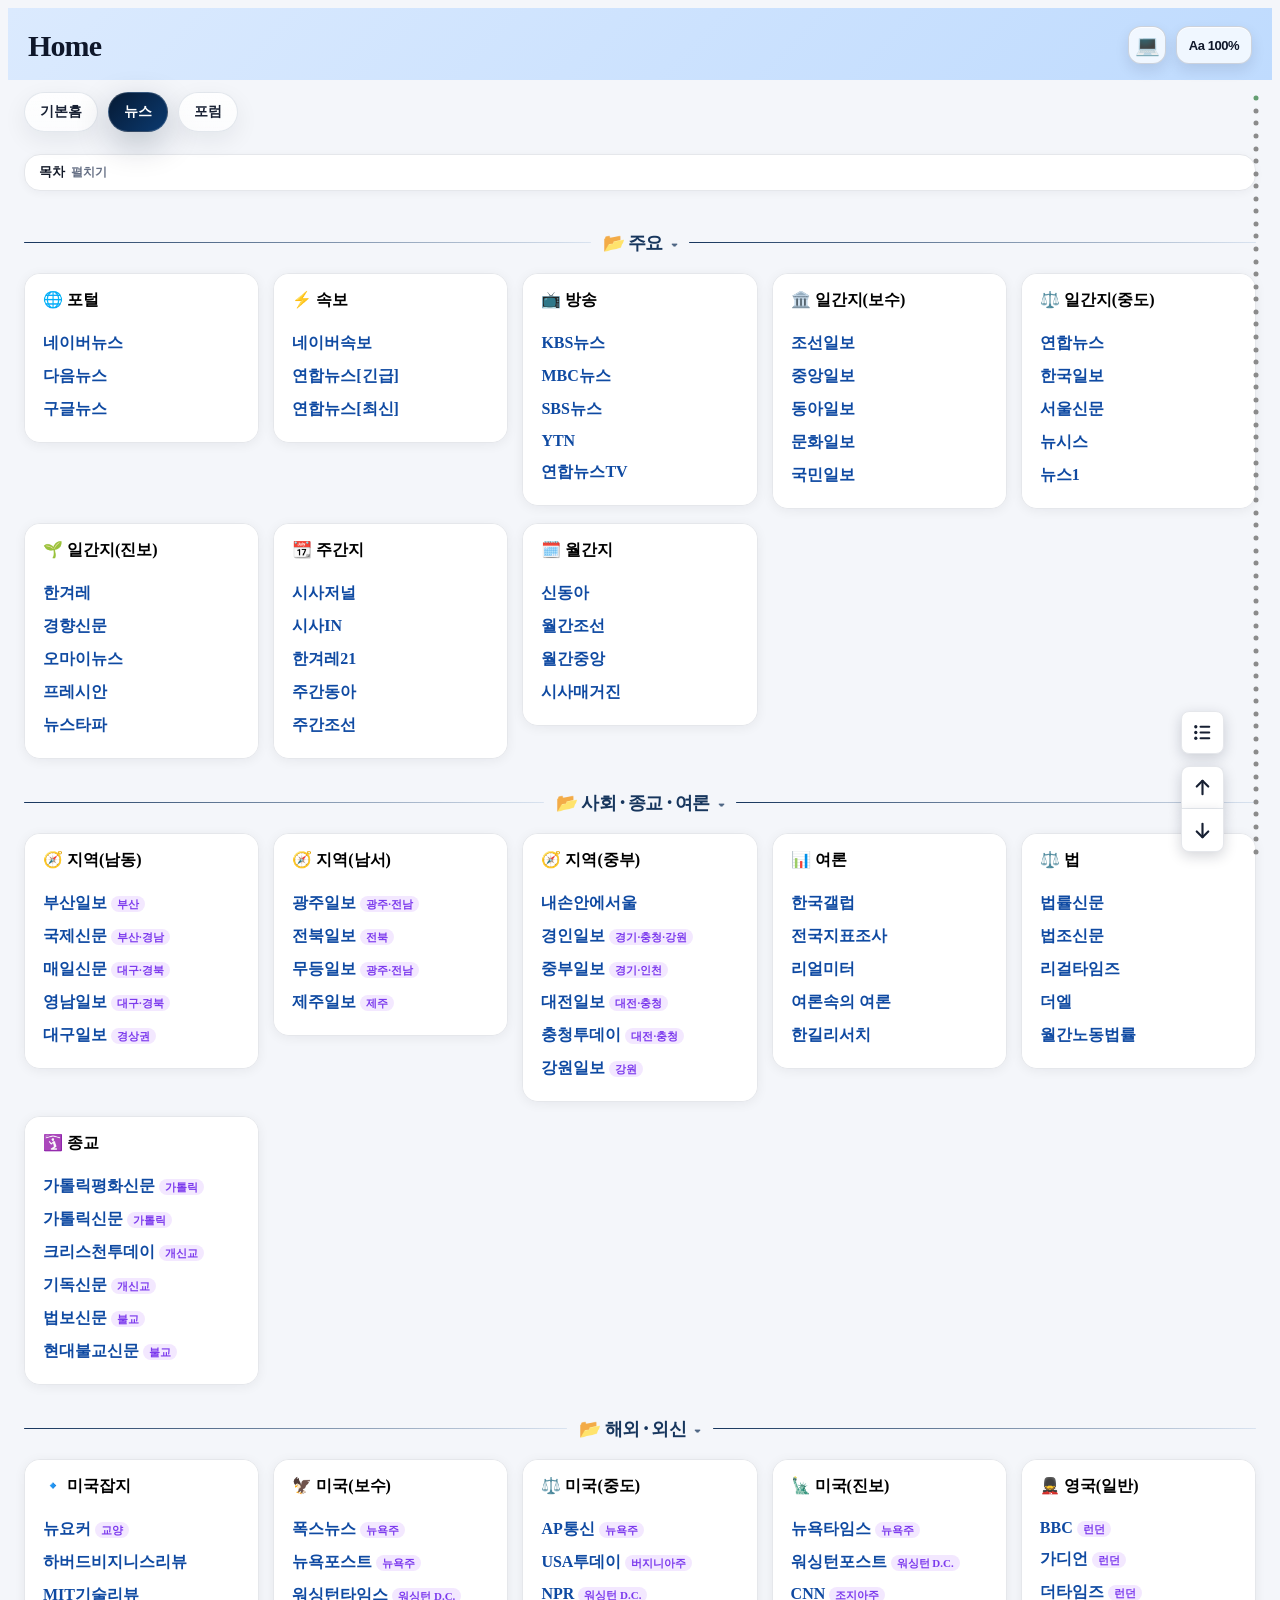
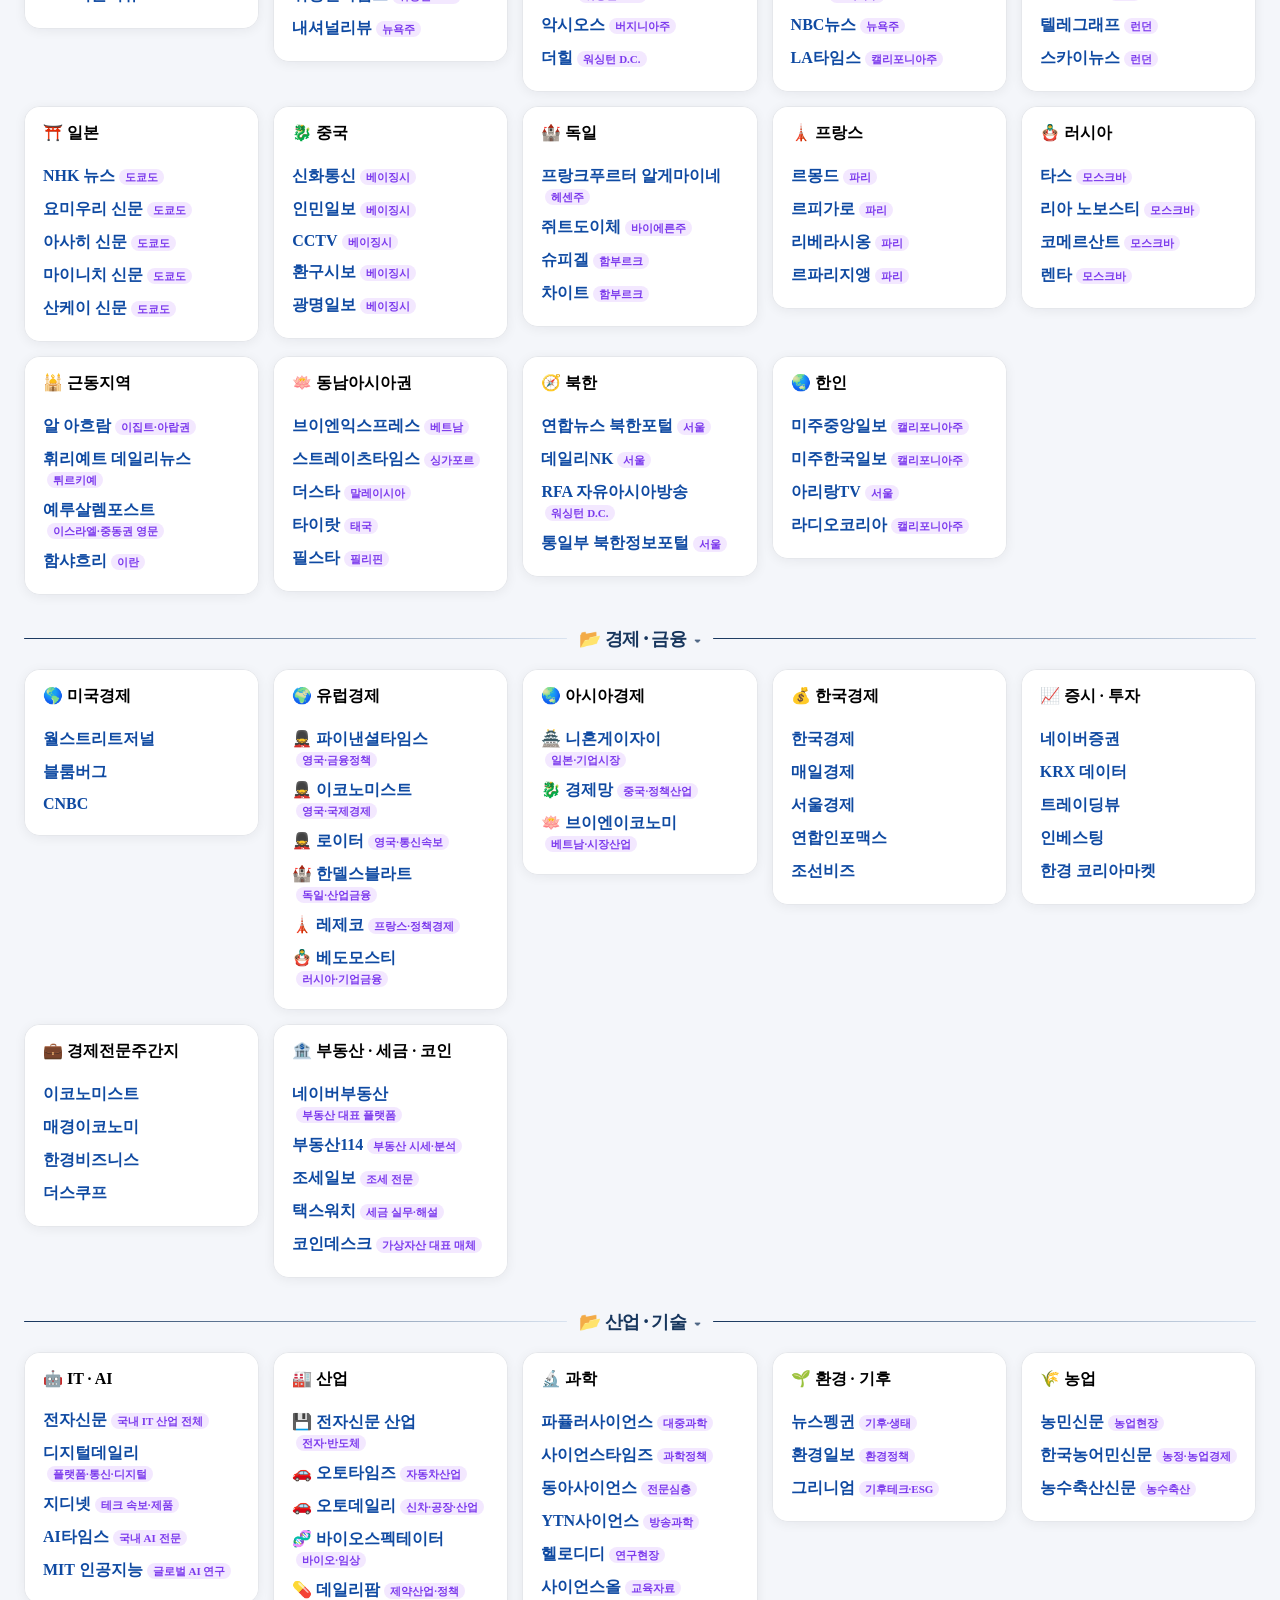
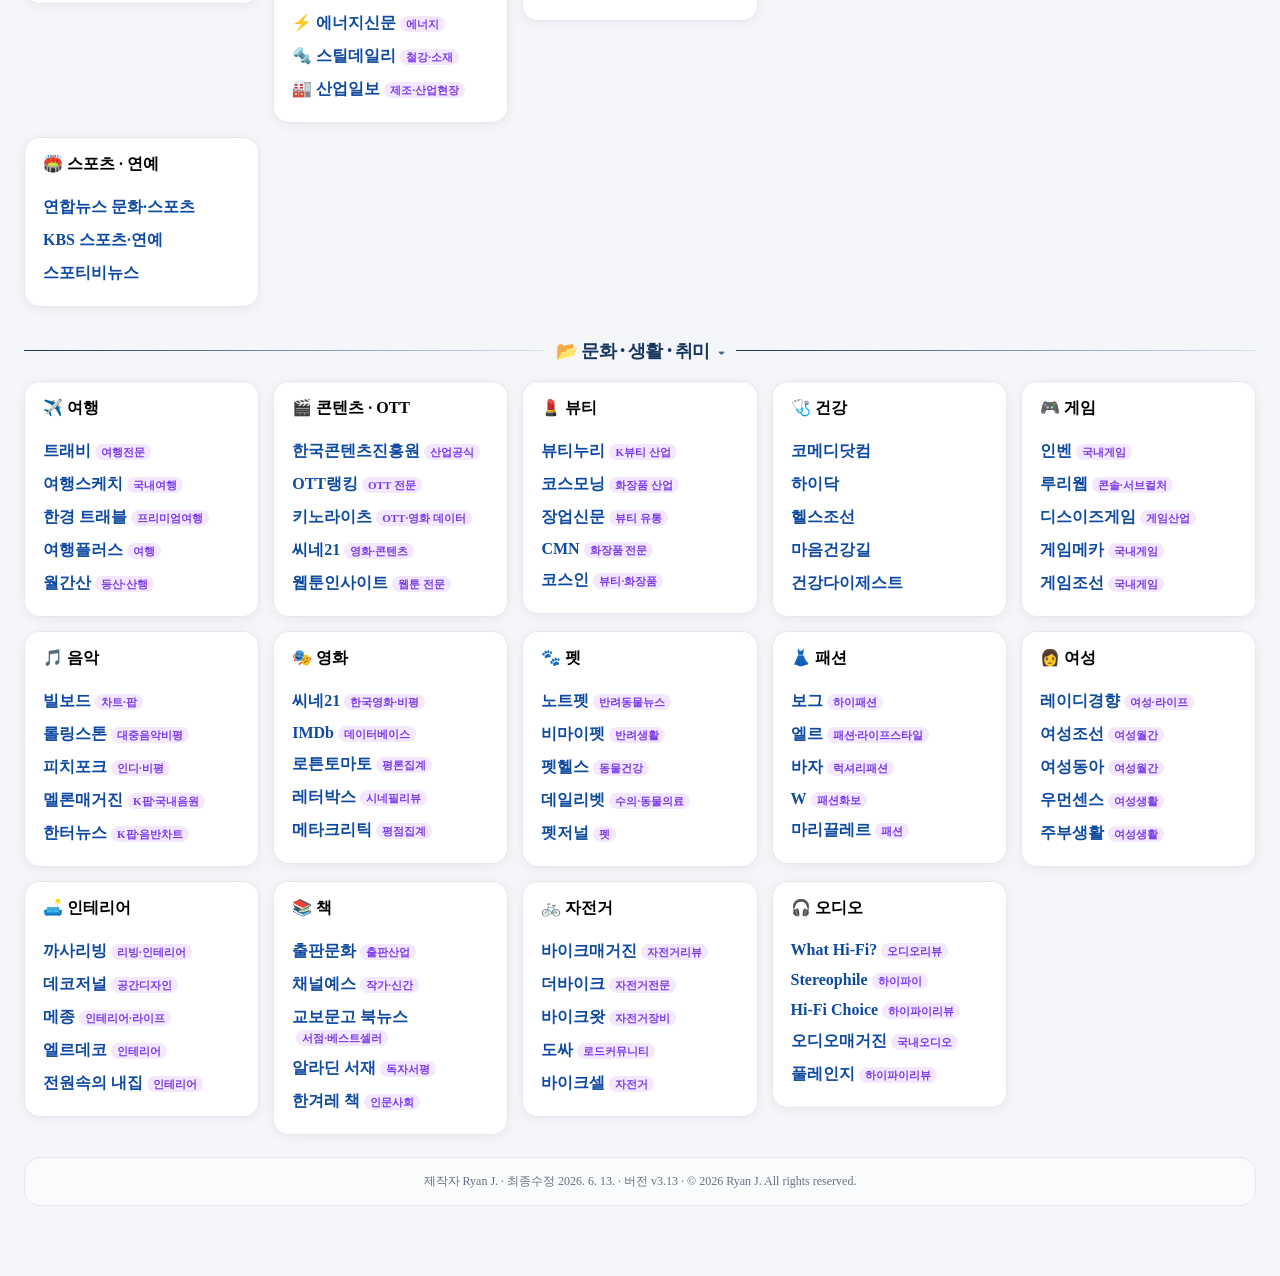
==== commit 595b7690: "index.html 업데이트" ====
--- a/ryhome/news/index.html
+++ b/ryhome/news/index.html
@@ -1173,7 +1173,7 @@
     });
   }
 });
-const newsData = [{"type":"divider","title":"주요 뉴스"},{"cat":"방송뉴스","links":[["KBS뉴스","https://news.kbs.co.kr"],["MBC뉴스","https://imnews.imbc.com"],["SBS뉴스","https://news.sbs.co.kr"],["YTN","https://www.ytn.co.kr"],["연합뉴스TV","https://www.yonhapnewstv.co.kr"]]},{"cat":"일간지(보수)","links":[["조선일보","https://www.chosun.com"],["중앙일보","https://www.joongang.co.kr"],["동아일보","https://www.donga.com"],["문화일보","https://www.munhwa.com"],["국민일보","https://www.kmib.co.kr"]]},{"cat":"일간지(중도)","links":[["연합뉴스","https://www.yna.co.kr"],["한국일보","https://www.hankookilbo.com"],["서울신문","https://www.seoul.co.kr"],["뉴시스","https://www.newsis.com"],["뉴스1","https://www.news1.kr"]]},{"cat":"일간지(진보)","links":[["한겨레","https://www.hani.co.kr"],["경향신문","https://www.khan.co.kr"],["오마이뉴스","https://www.ohmynews.com"],["프레시안","https://www.pressian.com"],["뉴스타파","https://newstapa.org"]]},{"cat":"주간지","links":[["시사저널","https://www.sisajournal.com"],["시사IN","https://www.sisain.co.kr"],["한겨레21","https://h21.hani.co.kr"],["주간동아","https://weekly.donga.com"],["주간조선","https://weekly.chosun.com"]]},{"cat":"월간지","links":[["신동아","https://shindonga.donga.com"],["월간조선","https://monthly.chosun.com"],["월간중앙","https://www.m-joongang.com"],["시사매거진","https://www.sisamagazine.co.kr"]]},{"type":"divider","title":"사회·종교·여론"},{"cat":"지역뉴스(남동)","links":[["부산일보 - 부산","https://www.busan.com"],["국제신문 - 부산·경남","https://www.kookje.co.kr"],["매일신문 - 대구·경북","https://www.imaeil.com"],["영남일보 - 대구·경북","https://www.yeongnam.com"],["대구일보 - 경상권","https://www.idaegu.com"]]},{"cat":"지역뉴스(남서)","links":[["광주일보 - 광주·전남","https://www.kwangju.co.kr"],["전북일보 - 전북","https://www.jjan.kr"],["무등일보 - 광주·전남","https://www.mdilbo.com"],["제주일보 - 제주","https://www.jejunews.com"]]},{"cat":"지역뉴스(중부)","links":[["경인일보 - 경기·충청·강원","https://www.kyeongin.com"],["중부일보 - 경기·인천","https://www.joongboo.com"],["대전일보 - 대전·충청","https://www.daejonilbo.com"],["충청투데이 - 대전·충청","https://www.cctoday.co.kr"],["강원일보 - 강원","https://www.kwnews.co.kr"]]},{"cat":"여론뉴스","links":[["한국갤럽","https://www.gallup.co.kr"],["전국지표조사","https://nbsurvey.kr"],["리얼미터","https://www.realmeter.net"],["여론속의 여론","https://hrcopinion.co.kr"],["한길리서치","https://hgr1993.com"]]},{"cat":"법뉴스","links":[["법률신문","https://www.lawtimes.co.kr"],["법조신문","https://news.koreanbar.or.kr"],["리걸타임즈","https://www.legaltimes.co.kr"],["더엘","https://thel.mt.co.kr"],["월간노동법률","https://www.worklaw.co.kr"]]},{"cat":"종교뉴스","links":[["가톨릭평화신문 - 가톨릭","https://www.cpbc.co.kr"],["가톨릭신문 - 가톨릭","https://www.catholictimes.org"],["크리스천투데이 - 개신교","https://www.christiantoday.co.kr"],["기독신문 - 개신교","https://www.kidok.com"],["법보신문 - 불교","https://www.beopbo.com"],["현대불교신문 - 불교","https://www.hyunbulnews.com"]]},{"type":"divider","title":"해외·외신"},{"cat":"미국뉴스(보수)","links":[["폭스뉴스 - 뉴욕주","https://www.foxnews.com"],["뉴욕포스트 - 뉴욕주","https://nypost.com"],["워싱턴타임스 - 워싱턴 D.C.","https://www.washingtontimes.com"],["내셔널리뷰 - 뉴욕주","https://www.nationalreview.com"]]},{"cat":"미국뉴스(중도)","links":[["AP통신 - 뉴욕주","https://apnews.com"],["USA투데이 - 버지니아주","https://www.usatoday.com"],["NPR - 워싱턴 D.C.","https://www.npr.org"],["악시오스 - 버지니아주","https://www.axios.com"],["더힐 - 워싱턴 D.C.","https://thehill.com"]]},{"cat":"미국뉴스(진보)","links":[["뉴욕타임스 - 뉴욕주","https://www.nytimes.com"],["워싱턴포스트 - 워싱턴 D.C.","https://www.washingtonpost.com"],["CNN - 조지아주","https://cnn.com"],["NBC뉴스 - 뉴욕주","https://www.nbcnews.com"],["LA타임스 - 캘리포니아주","https://www.latimes.com"]]},{"cat":"영국뉴스(일반)","links":[["BBC - 런던","https://www.bbc.com"],["가디언 - 런던","https://www.theguardian.com"],["더타임즈 - 런던","https://www.thetimes.co.uk"],["텔레그래프 - 런던","https://www.telegraph.co.uk"],["스카이뉴스 - 런던","https://news.sky.com"]]},{"cat":"일본뉴스","links":[["NHK 뉴스 - 도쿄도","https://www3.nhk.or.jp"],["요미우리 신문 - 도쿄도","https://www.yomiuri.co.jp"],["아사히 신문 - 도쿄도","https://www.asahi.com"],["마이니치 신문 - 도쿄도","https://mainichi.jp"],["산케이 신문 - 도쿄도","https://www.sankei.com"]]},{"cat":"중국뉴스","links":[["신화통신 - 베이징시","https://www.xinhuanet.com"],["인민일보 - 베이징시","https://www.people.cn"],["CCTV - 베이징시","https://www.cctv.com"],["환구시보 - 베이징시","https://www.huanqiu.com"],["광명일보 - 베이징시","https://www.gmw.cn"]]},{"cat":"독일뉴스","links":[["프랑크푸르터 알게마이네 - 헤센주","https://www.faz.net"],["쥐트도이체 - 바이에른주","https://www.sueddeutsche.de"],["슈피겔 - 함부르크","https://www.spiegel.de"],["차이트 - 함부르크","https://www.zeit.de"]]},{"cat":"프랑스뉴스","links":[["르몽드 - 파리","https://www.lemonde.fr"],["르피가로 - 파리","https://www.lefigaro.fr"],["리베라시옹 - 파리","https://www.liberation.fr"],["르파리지앵 - 파리","https://www.leparisien.fr"]]},{"cat":"러시아뉴스","links":[["타스 - 모스크바","https://tass.com"],["리아 노보스티 - 모스크바","https://ria.ru"],["코메르산트 - 모스크바","https://www.kommersant.ru"],["렌타 - 모스크바","https://lenta.ru"]]},{"cat":"근동지역뉴스","links":[["알 아흐람 - 이집트·아랍권","https://english.ahram.org.eg"],["휘리예트 데일리뉴스 - 튀르키예","https://www.hurriyetdailynews.com"],["예루살렘포스트 - 이스라엘·중동권 영문","https://www.jpost.com"],["함샤흐리 - 이란","https://www.hamshahrionline.ir"]]},{"cat":"동남아시아권뉴스","links":[["브이엔익스프레스 - 베트남","https://vnexpress.net"],["스트레이츠타임스 - 싱가포르","https://www.straitstimes.com"],["더스타 - 말레이시아","https://www.thestar.com.my"],["타이랏 - 태국","https://www.thairath.co.th"],["필스타 - 필리핀","https://www.philstar.com"]]},{"cat":"북한뉴스","links":[["연합뉴스 북한포털 - 서울","https://www.yna.co.kr"],["데일리NK - 서울","https://www.dailynk.com"],["RFA 자유아시아방송 - 워싱턴 D.C.","https://www.rfa.org"],["통일부 북한정보포털 - 서울","https://nkinfo.unikorea.go.kr"]]},{"cat":"한인뉴스","links":[["미주중앙일보 - 캘리포니아주","https://www.koreadaily.com"],["미주한국일보 - 캘리포니아주","https://www.koreatimes.com"],["아리랑TV - 서울","https://www.arirang.com"],["라디오코리아 - 캘리포니아주","https://radiokorea.com"]]},{"type":"divider","title":"경제·금융"},{"cat":"미국경제뉴스","links":[["월스트리트저널","https://www.wsj.com"],["블룸버그","https://www.bloomberg.com"],["CNBC","https://www.cnbc.com"]]},{"cat":"유럽경제뉴스","links":[["💂 파이낸셜타임스 - 영국·금융정책","https://www.ft.com"],["💂 이코노미스트 - 영국·국제경제","https://www.economist.com"],["💂 로이터 - 영국·통신속보","https://www.reuters.com"],["🏰 한델스블라트 - 독일·산업금융","https://www.handelsblatt.com"],["🗼 레제코 - 프랑스·정책경제","https://www.lesechos.fr"],["🪆 베도모스티 - 러시아·기업금융","https://www.vedomosti.ru"]]},{"cat":"아시아경제뉴스","links":[["🏯 니혼게이자이 - 일본·기업시장","https://www.nikkei.com"],["🐉 경제망 - 중국·정책산업","https://www.ce.cn"],["🪷 브이엔이코노미 - 베트남·시장산업","https://vneconomy.vn"]]},{"cat":"한국경제뉴스","links":[["한국경제","https://www.hankyung.com"],["매일경제","https://www.mk.co.kr"],["서울경제","https://www.sedaily.com"],["연합인포맥스","https://news.einfomax.co.kr"],["조선비즈","https://biz.chosun.com"]]},{"cat":"증시 · 투자뉴스","links":[["네이버증권","https://finance.naver.com"],["KRX 데이터","https://data.krx.co.kr"],["트레이딩뷰","https://kr.tradingview.com"],["인베스팅","https://kr.investing.com"],["한경 코리아마켓","https://markets.hankyung.com"]]},{"cat":"경제전문주간지","links":[["이코노미스트","https://economist.co.kr"],["매경이코노미","https://www.mk.co.kr/economy"],["한경비즈니스","https://magazine.hankyung.com/business"],["더스쿠프","https://www.thescoop.co.kr"]]},{"cat":"부동산·세금·코인뉴스","links":[["네이버부동산 - 부동산 대표 플랫폼","https://land.naver.com"],["부동산114 - 부동산 시세·분석","https://www.r114.com"],["조세일보 - 조세 전문","https://www.joseilbo.com"],["택스워치 - 세금 실무·해설","https://www.taxwatch.co.kr"],["코인데스크 - 가상자산 대표 매체","https://www.coindesk.com"]]},{"type":"divider","title":"산업·기술"},{"cat":"IT·AI뉴스","links":[["전자신문 - 국내 IT 산업 전체","https://www.etnews.com"],["디지털데일리 - 플랫폼·통신·디지털","https://www.ddaily.co.kr"],["지디넷 - 테크 속보·제품","https://zdnet.co.kr"],["AI타임스 - 국내 AI 전문","https://www.aitimes.com"],["MIT 인공지능 - 글로벌 AI 연구","https://news.mit.edu"]]},{"cat":"산업뉴스","links":[["💾 전자신문 산업 - 전자·반도체","https://www.etnews.com"],["🚗 오토타임즈 - 자동차산업","https://autotimes.co.kr"],["🚗 오토데일리 - 신차·공장·산업","https://www.autodaily.co.kr"],["🧬 바이오스펙테이터 - 바이오·임상","https://www.biospectator.com"],["💊 데일리팜 - 제약산업·정책","https://www.dailypharm.com"],["⚡ 에너지신문 - 에너지","https://www.energy-news.co.kr"],["🔩 스틸데일리 - 철강·소재","https://www.steeldaily.co.kr"],["🏭 산업일보 - 제조·산업현장","https://www.kidd.co.kr"]]},{"cat":"과학뉴스","links":[["파퓰러사이언스 - 대중과학","https://www.popsci.co.kr"],["사이언스타임즈 - 과학정책","https://www.sciencetimes.co.kr"],["동아사이언스 - 전문심층","https://www.dongascience.com"],["YTN사이언스 - 방송과학","https://science.ytn.co.kr"],["헬로디디 - 연구현장","https://www.hellodd.com"],["사이언스올 - 교육자료","https://www.scienceall.com"]]},{"cat":"환경 · 기후뉴스","links":[["뉴스펭귄 - 기후·생태","https://www.newspenguin.com"],["환경일보 - 환경정책","https://www.hkbs.co.kr"],["그리니엄 - 기후테크·ESG","https://greenium.kr"]]},{"cat":"농업뉴스","links":[["농민신문 - 농업현장","https://www.nongmin.com"],["한국농어민신문 - 농정·농업경제","https://www.agrinet.co.kr"],["농수축산신문 - 농수축산","https://www.aflnews.co.kr"]]},{"cat":"스포츠·연예뉴스","links":[["연합뉴스 문화·스포츠","https://www.yna.co.kr"],["KBS 스포츠·연예","https://news.kbs.co.kr"],["스포티비뉴스","https://www.spotvnews.co.kr"]]},{"type":"divider","title":"문화·생활·취미"},{"cat":"여행뉴스","links":[["트래비 - 여행전문","https://www.travie.com"],["여행스케치 - 국내여행","https://www.ktsketch.co.kr"],["한경 트래블 - 프리미엄여행","https://www.hankyung.com"],["여행플러스 - 여행","https://tripplus.co.kr"],["월간산 - 등산·산행","https://san.chosun.com"]]},{"cat":"콘텐츠·OTT뉴스","links":[["한국콘텐츠진흥원 - 산업공식","https://www.kocca.kr"],["OTT랭킹 - OTT 전문","https://www.ott-ranking.com"],["키노라이츠 - OTT·영화 데이터","https://m.kinolights.com"],["씨네21 - 영화·콘텐츠","https://www.cine21.com"],["웹툰인사이트 - 웹툰 전문","https://www.webtooninsight.co.kr"]]},{"cat":"뷰티뉴스","links":[["뷰티누리 - K뷰티 산업","https://www.beautynury.com"],["코스모닝 - 화장품 산업","https://www.cosmorning.com"],["장업신문 - 뷰티 유통","https://www.jangup.com"],["CMN - 화장품 전문","https://www.cmn.co.kr"],["코스인 - 뷰티·화장품","https://www.cosinkorea.com"]]},{"cat":"건강뉴스","links":[["코메디닷컴","https://kormedi.com"],["하이닥","https://www.hidoc.co.kr"],["헬스조선","https://health.chosun.com"],["마음건강길","https://www.mindgil.com"],["건강다이제스트","https://www.ikunkang.com"]]},{"cat":"게임뉴스","links":[["인벤 - 국내게임","https://www.inven.co.kr"],["루리웹 - 콘솔·서브컬처","https://www.ruliweb.com"],["디스이즈게임 - 게임산업","https://www.thisisgame.com"],["게임메카 - 국내게임","https://www.gamemeca.com"],["게임조선 - 국내게임","https://m.gamechosun.co.kr"]]},{"cat":"음악뉴스","links":[["빌보드 - 차트·팝","https://www.billboard.com"],["롤링스톤 - 대중음악비평","https://www.rollingstone.com"],["피치포크 - 인디·비평","https://pitchfork.com"],["멜론매거진 - K팝·국내음원","https://m2.melon.com"],["한터뉴스 - K팝·음반차트","https://www.hanteonews.com"]]},{"cat":"영화뉴스","links":[["씨네21 - 한국영화·비평","https://www.cine21.com"],["IMDb - 데이터베이스","https://www.imdb.com"],["로튼토마토 - 평론집계","https://www.rottentomatoes.com"],["레터박스 - 시네필리뷰","https://letterboxd.com"],["메타크리틱 - 평점집계","https://www.metacritic.com"]]},{"cat":"펫뉴스","links":[["노트펫 - 반려동물뉴스","https://www.notepet.co.kr"],["비마이펫 - 반려생활","https://mypetlife.co.kr"],["펫헬스 - 동물건강","https://www.pethealth.kr"],["데일리벳 - 수의·동물의료","https://www.dailyvet.co.kr"],["펫저널 - 펫","https://www.petjournal.co.kr"]]},{"cat":"패션뉴스","links":[["보그 - 하이패션","https://www.vogue.co.kr"],["엘르 - 패션·라이프스타일","https://www.elle.co.kr"],["바자 - 럭셔리패션","https://harpersbazaar.co.kr"],["W - 패션화보","https://www.wkorea.com"],["마리끌레르 - 패션","https://www.marieclairekorea.com"]]},{"cat":"여성뉴스","links":[["레이디경향 - 여성·라이프","https://lady.khan.co.kr"],["여성조선 - 여성월간","https://woman.chosun.com"],["여성동아 - 여성월간","https://woman.donga.com"],["우먼센스 - 여성생활","https://www.womansense.co.kr"],["주부생활 - 여성생활","https://ju-bu.co.kr"]]},{"cat":"인테리어뉴스","links":[["까사리빙 - 리빙·인테리어","https://casa.co.kr"],["데코저널 - 공간디자인","https://www.decojournal.co.kr"],["메종 - 인테리어·라이프","https://www.maisonkorea.com"],["엘르데코 - 인테리어","https://www.elle.co.kr"],["전원속의 내집 - 인테리어","https://uujj.co.kr"]]},{"cat":"책뉴스","links":[["출판문화 - 출판산업","https://www.kpipa.or.kr"],["채널예스 - 작가·신간","https://ch.yes24.com"],["교보문고 북뉴스 - 서점·베스트셀러","https://www.kyobobook.co.kr"],["알라딘 서재 - 독자서평","https://blog.aladin.co.kr"],["한겨레 책 - 인문사회","https://www.hani.co.kr"]]},{"cat":"자전거뉴스","links":[["바이크매거진 - 자전거리뷰","https://www.bikem.co.kr"],["더바이크 - 자전거전문","https://www.thebike.co.kr"],["바이크왓 - 자전거장비","https://www.bikewhat.com"],["도싸 - 로드커뮤니티","https://corearoadbike.com"],["바이크셀 - 자전거","https://www.bikesell.co.kr"]]},{"cat":"오디오뉴스","links":[["What Hi-Fi? - 오디오리뷰","https://www.whathifi.com"],["Stereophile - 하이파이","https://www.stereophile.com"],["Hi-Fi Choice - 하이파이리뷰","https://www.hifichoice.com"],["오디오매거진 - 국내오디오","https://www.audioht.co.kr"],["풀레인지 - 하이파이리뷰","https://www.fullrange.kr"]]}];
+const newsData = [{"type":"divider","title":"주요 뉴스"},{"cat":"방송뉴스","links":[["KBS뉴스","https://news.kbs.co.kr"],["MBC뉴스","https://imnews.imbc.com"],["SBS뉴스","https://news.sbs.co.kr"],["YTN","https://www.ytn.co.kr"],["연합뉴스TV","https://www.yonhapnewstv.co.kr"]]},{"cat":"일간지(보수)","links":[["조선일보","https://www.chosun.com"],["중앙일보","https://www.joongang.co.kr"],["동아일보","https://www.donga.com"],["문화일보","https://www.munhwa.com"],["국민일보","https://www.kmib.co.kr"]]},{"cat":"일간지(중도)","links":[["연합뉴스","https://www.yna.co.kr"],["한국일보","https://www.hankookilbo.com"],["서울신문","https://www.seoul.co.kr"],["뉴시스","https://www.newsis.com"],["뉴스1","https://www.news1.kr"]]},{"cat":"일간지(진보)","links":[["한겨레","https://www.hani.co.kr"],["경향신문","https://www.khan.co.kr"],["오마이뉴스","https://www.ohmynews.com"],["프레시안","https://www.pressian.com"],["뉴스타파","https://newstapa.org"]]},{"cat":"주간지","links":[["시사저널","https://www.sisajournal.com"],["시사IN","https://www.sisain.co.kr"],["한겨레21","https://h21.hani.co.kr"],["주간동아","https://weekly.donga.com"],["주간조선","https://weekly.chosun.com"]]},{"cat":"월간지","links":[["신동아","https://shindonga.donga.com"],["월간조선","https://monthly.chosun.com"],["월간중앙","https://www.m-joongang.com"],["시사매거진","https://www.sisamagazine.co.kr"]]},{"type":"divider","title":"사회·종교·여론"},{"cat":"지역뉴스(남동)","links":[["부산일보 - 부산","https://www.busan.com"],["국제신문 - 부산·경남","https://www.kookje.co.kr"],["매일신문 - 대구·경북","https://www.imaeil.com"],["영남일보 - 대구·경북","https://www.yeongnam.com"],["대구일보 - 경상권","https://www.idaegu.com"]]},{"cat":"지역뉴스(남서)","links":[["광주일보 - 광주·전남","https://www.kwangju.co.kr"],["전북일보 - 전북","https://www.jjan.kr"],["무등일보 - 광주·전남","https://www.mdilbo.com"],["제주일보 - 제주","https://www.jejunews.com"]]},{"cat":"지역뉴스(중부)","links":[["내손안에서울","https://mediahub.seoul.go.kr/news/newsMain.do"],["경인일보 - 경기·충청·강원","https://www.kyeongin.com"],["중부일보 - 경기·인천","https://www.joongboo.com"],["대전일보 - 대전·충청","https://www.daejonilbo.com"],["충청투데이 - 대전·충청","https://www.cctoday.co.kr"],["강원일보 - 강원","https://www.kwnews.co.kr"]]},{"cat":"여론뉴스","links":[["한국갤럽","https://www.gallup.co.kr"],["전국지표조사","https://nbsurvey.kr"],["리얼미터","https://www.realmeter.net"],["여론속의 여론","https://hrcopinion.co.kr"],["한길리서치","https://hgr1993.com"]]},{"cat":"법뉴스","links":[["법률신문","https://www.lawtimes.co.kr"],["법조신문","https://news.koreanbar.or.kr"],["리걸타임즈","https://www.legaltimes.co.kr"],["더엘","https://thel.mt.co.kr"],["월간노동법률","https://www.worklaw.co.kr"]]},{"cat":"종교뉴스","links":[["가톨릭평화신문 - 가톨릭","https://www.cpbc.co.kr"],["가톨릭신문 - 가톨릭","https://www.catholictimes.org"],["크리스천투데이 - 개신교","https://www.christiantoday.co.kr"],["기독신문 - 개신교","https://www.kidok.com"],["법보신문 - 불교","https://www.beopbo.com"],["현대불교신문 - 불교","https://www.hyunbulnews.com"]]},{"type":"divider","title":"해외·외신"},{"cat":"미국잡지","links":[["뉴요커 - 교양","https://www.newyorker.com/"],["하버드비지니스리뷰","https://hbr.org/"],["MIT기술리뷰","https://www.technologyreview.com/"]]},{"cat":"미국뉴스(보수)","links":[["폭스뉴스 - 뉴욕주","https://www.foxnews.com"],["뉴욕포스트 - 뉴욕주","https://nypost.com"],["워싱턴타임스 - 워싱턴 D.C.","https://www.washingtontimes.com"],["내셔널리뷰 - 뉴욕주","https://www.nationalreview.com"]]},{"cat":"미국뉴스(중도)","links":[["AP통신 - 뉴욕주","https://apnews.com"],["USA투데이 - 버지니아주","https://www.usatoday.com"],["NPR - 워싱턴 D.C.","https://www.npr.org"],["악시오스 - 버지니아주","https://www.axios.com"],["더힐 - 워싱턴 D.C.","https://thehill.com"]]},{"cat":"미국뉴스(진보)","links":[["뉴욕타임스 - 뉴욕주","https://www.nytimes.com"],["워싱턴포스트 - 워싱턴 D.C.","https://www.washingtonpost.com"],["CNN - 조지아주","https://cnn.com"],["NBC뉴스 - 뉴욕주","https://www.nbcnews.com"],["LA타임스 - 캘리포니아주","https://www.latimes.com"]]},{"cat":"영국뉴스(일반)","links":[["BBC - 런던","https://www.bbc.com"],["가디언 - 런던","https://www.theguardian.com"],["더타임즈 - 런던","https://www.thetimes.co.uk"],["텔레그래프 - 런던","https://www.telegraph.co.uk"],["스카이뉴스 - 런던","https://news.sky.com"]]},{"cat":"일본뉴스","links":[["NHK 뉴스 - 도쿄도","https://www3.nhk.or.jp"],["요미우리 신문 - 도쿄도","https://www.yomiuri.co.jp"],["아사히 신문 - 도쿄도","https://www.asahi.com"],["마이니치 신문 - 도쿄도","https://mainichi.jp"],["산케이 신문 - 도쿄도","https://www.sankei.com"]]},{"cat":"중국뉴스","links":[["신화통신 - 베이징시","https://www.xinhuanet.com"],["인민일보 - 베이징시","https://www.people.cn"],["CCTV - 베이징시","https://www.cctv.com"],["환구시보 - 베이징시","https://www.huanqiu.com"],["광명일보 - 베이징시","https://www.gmw.cn"]]},{"cat":"독일뉴스","links":[["프랑크푸르터 알게마이네 - 헤센주","https://www.faz.net"],["쥐트도이체 - 바이에른주","https://www.sueddeutsche.de"],["슈피겔 - 함부르크","https://www.spiegel.de"],["차이트 - 함부르크","https://www.zeit.de"]]},{"cat":"프랑스뉴스","links":[["르몽드 - 파리","https://www.lemonde.fr"],["르피가로 - 파리","https://www.lefigaro.fr"],["리베라시옹 - 파리","https://www.liberation.fr"],["르파리지앵 - 파리","https://www.leparisien.fr"]]},{"cat":"러시아뉴스","links":[["타스 - 모스크바","https://tass.com"],["리아 노보스티 - 모스크바","https://ria.ru"],["코메르산트 - 모스크바","https://www.kommersant.ru"],["렌타 - 모스크바","https://lenta.ru"]]},{"cat":"근동지역뉴스","links":[["알 아흐람 - 이집트·아랍권","https://english.ahram.org.eg"],["휘리예트 데일리뉴스 - 튀르키예","https://www.hurriyetdailynews.com"],["예루살렘포스트 - 이스라엘·중동권 영문","https://www.jpost.com"],["함샤흐리 - 이란","https://www.hamshahrionline.ir"]]},{"cat":"동남아시아권뉴스","links":[["브이엔익스프레스 - 베트남","https://vnexpress.net"],["스트레이츠타임스 - 싱가포르","https://www.straitstimes.com"],["더스타 - 말레이시아","https://www.thestar.com.my"],["타이랏 - 태국","https://www.thairath.co.th"],["필스타 - 필리핀","https://www.philstar.com"]]},{"cat":"북한뉴스","links":[["연합뉴스 북한포털 - 서울","https://www.yna.co.kr"],["데일리NK - 서울","https://www.dailynk.com"],["RFA 자유아시아방송 - 워싱턴 D.C.","https://www.rfa.org"],["통일부 북한정보포털 - 서울","https://nkinfo.unikorea.go.kr"]]},{"cat":"한인뉴스","links":[["미주중앙일보 - 캘리포니아주","https://www.koreadaily.com"],["미주한국일보 - 캘리포니아주","https://www.koreatimes.com"],["아리랑TV - 서울","https://www.arirang.com"],["라디오코리아 - 캘리포니아주","https://radiokorea.com"]]},{"type":"divider","title":"경제·금융"},{"cat":"미국경제뉴스","links":[["월스트리트저널","https://www.wsj.com"],["블룸버그","https://www.bloomberg.com"],["CNBC","https://www.cnbc.com"]]},{"cat":"유럽경제뉴스","links":[["💂 파이낸셜타임스 - 영국·금융정책","https://www.ft.com"],["💂 이코노미스트 - 영국·국제경제","https://www.economist.com"],["💂 로이터 - 영국·통신속보","https://www.reuters.com"],["🏰 한델스블라트 - 독일·산업금융","https://www.handelsblatt.com"],["🗼 레제코 - 프랑스·정책경제","https://www.lesechos.fr"],["🪆 베도모스티 - 러시아·기업금융","https://www.vedomosti.ru"]]},{"cat":"아시아경제뉴스","links":[["🏯 니혼게이자이 - 일본·기업시장","https://www.nikkei.com"],["🐉 경제망 - 중국·정책산업","https://www.ce.cn"],["🪷 브이엔이코노미 - 베트남·시장산업","https://vneconomy.vn"]]},{"cat":"한국경제뉴스","links":[["한국경제","https://www.hankyung.com"],["매일경제","https://www.mk.co.kr"],["서울경제","https://www.sedaily.com"],["연합인포맥스","https://news.einfomax.co.kr"],["조선비즈","https://biz.chosun.com"]]},{"cat":"증시 · 투자뉴스","links":[["네이버증권","https://finance.naver.com"],["KRX 데이터","https://data.krx.co.kr"],["트레이딩뷰","https://kr.tradingview.com"],["인베스팅","https://kr.investing.com"],["한경 코리아마켓","https://markets.hankyung.com"]]},{"cat":"경제전문주간지","links":[["이코노미스트","https://economist.co.kr"],["매경이코노미","https://www.mk.co.kr/economy"],["한경비즈니스","https://magazine.hankyung.com/business"],["더스쿠프","https://www.thescoop.co.kr"]]},{"cat":"부동산·세금·코인뉴스","links":[["네이버부동산 - 부동산 대표 플랫폼","https://land.naver.com"],["부동산114 - 부동산 시세·분석","https://www.r114.com"],["조세일보 - 조세 전문","https://www.joseilbo.com"],["택스워치 - 세금 실무·해설","https://www.taxwatch.co.kr"],["코인데스크 - 가상자산 대표 매체","https://www.coindesk.com"]]},{"type":"divider","title":"산업·기술"},{"cat":"IT·AI뉴스","links":[["전자신문 - 국내 IT 산업 전체","https://www.etnews.com"],["디지털데일리 - 플랫폼·통신·디지털","https://www.ddaily.co.kr"],["지디넷 - 테크 속보·제품","https://zdnet.co.kr"],["AI타임스 - 국내 AI 전문","https://www.aitimes.com"],["MIT 인공지능 - 글로벌 AI 연구","https://news.mit.edu"]]},{"cat":"산업뉴스","links":[["💾 전자신문 산업 - 전자·반도체","https://www.etnews.com"],["🚗 오토타임즈 - 자동차산업","https://autotimes.co.kr"],["🚗 오토데일리 - 신차·공장·산업","https://www.autodaily.co.kr"],["🧬 바이오스펙테이터 - 바이오·임상","https://www.biospectator.com"],["💊 데일리팜 - 제약산업·정책","https://www.dailypharm.com"],["⚡ 에너지신문 - 에너지","https://www.energy-news.co.kr"],["🔩 스틸데일리 - 철강·소재","https://www.steeldaily.co.kr"],["🏭 산업일보 - 제조·산업현장","https://www.kidd.co.kr"]]},{"cat":"과학뉴스","links":[["파퓰러사이언스 - 대중과학","https://www.popsci.co.kr"],["사이언스타임즈 - 과학정책","https://www.sciencetimes.co.kr"],["동아사이언스 - 전문심층","https://www.dongascience.com"],["YTN사이언스 - 방송과학","https://science.ytn.co.kr"],["헬로디디 - 연구현장","https://www.hellodd.com"],["사이언스올 - 교육자료","https://www.scienceall.com"]]},{"cat":"환경 · 기후뉴스","links":[["뉴스펭귄 - 기후·생태","https://www.newspenguin.com"],["환경일보 - 환경정책","https://www.hkbs.co.kr"],["그리니엄 - 기후테크·ESG","https://greenium.kr"]]},{"cat":"농업뉴스","links":[["농민신문 - 농업현장","https://www.nongmin.com"],["한국농어민신문 - 농정·농업경제","https://www.agrinet.co.kr"],["농수축산신문 - 농수축산","https://www.aflnews.co.kr"]]},{"cat":"스포츠·연예뉴스","links":[["연합뉴스 문화·스포츠","https://www.yna.co.kr"],["KBS 스포츠·연예","https://news.kbs.co.kr"],["스포티비뉴스","https://www.spotvnews.co.kr"]]},{"type":"divider","title":"문화·생활·취미"},{"cat":"여행뉴스","links":[["트래비 - 여행전문","https://www.travie.com"],["여행스케치 - 국내여행","https://www.ktsketch.co.kr"],["한경 트래블 - 프리미엄여행","https://www.hankyung.com"],["여행플러스 - 여행","https://tripplus.co.kr"],["월간산 - 등산·산행","https://san.chosun.com"]]},{"cat":"콘텐츠·OTT뉴스","links":[["한국콘텐츠진흥원 - 산업공식","https://www.kocca.kr"],["OTT랭킹 - OTT 전문","https://www.ott-ranking.com"],["키노라이츠 - OTT·영화 데이터","https://m.kinolights.com"],["씨네21 - 영화·콘텐츠","https://www.cine21.com"],["웹툰인사이트 - 웹툰 전문","https://www.webtooninsight.co.kr"]]},{"cat":"뷰티뉴스","links":[["뷰티누리 - K뷰티 산업","https://www.beautynury.com"],["코스모닝 - 화장품 산업","https://www.cosmorning.com"],["장업신문 - 뷰티 유통","https://www.jangup.com"],["CMN - 화장품 전문","https://www.cmn.co.kr"],["코스인 - 뷰티·화장품","https://www.cosinkorea.com"]]},{"cat":"건강뉴스","links":[["코메디닷컴","https://kormedi.com"],["하이닥","https://www.hidoc.co.kr"],["헬스조선","https://health.chosun.com"],["마음건강길","https://www.mindgil.com"],["건강다이제스트","https://www.ikunkang.com"]]},{"cat":"게임뉴스","links":[["인벤 - 국내게임","https://www.inven.co.kr"],["루리웹 - 콘솔·서브컬처","https://www.ruliweb.com"],["디스이즈게임 - 게임산업","https://www.thisisgame.com"],["게임메카 - 국내게임","https://www.gamemeca.com"],["게임조선 - 국내게임","https://m.gamechosun.co.kr"]]},{"cat":"음악뉴스","links":[["빌보드 - 차트·팝","https://www.billboard.com"],["롤링스톤 - 대중음악비평","https://www.rollingstone.com"],["피치포크 - 인디·비평","https://pitchfork.com"],["멜론매거진 - K팝·국내음원","https://m2.melon.com"],["한터뉴스 - K팝·음반차트","https://www.hanteonews.com"]]},{"cat":"영화뉴스","links":[["씨네21 - 한국영화·비평","https://www.cine21.com"],["IMDb - 데이터베이스","https://www.imdb.com"],["로튼토마토 - 평론집계","https://www.rottentomatoes.com"],["레터박스 - 시네필리뷰","https://letterboxd.com"],["메타크리틱 - 평점집계","https://www.metacritic.com"]]},{"cat":"펫뉴스","links":[["노트펫 - 반려동물뉴스","https://www.notepet.co.kr"],["비마이펫 - 반려생활","https://mypetlife.co.kr"],["펫헬스 - 동물건강","https://www.pethealth.kr"],["데일리벳 - 수의·동물의료","https://www.dailyvet.co.kr"],["펫저널 - 펫","https://www.petjournal.co.kr"]]},{"cat":"패션뉴스","links":[["보그 - 하이패션","https://www.vogue.co.kr"],["엘르 - 패션·라이프스타일","https://www.elle.co.kr"],["바자 - 럭셔리패션","https://harpersbazaar.co.kr"],["W - 패션화보","https://www.wkorea.com"],["마리끌레르 - 패션","https://www.marieclairekorea.com"]]},{"cat":"여성뉴스","links":[["레이디경향 - 여성·라이프","https://lady.khan.co.kr"],["여성조선 - 여성월간","https://woman.chosun.com"],["여성동아 - 여성월간","https://woman.donga.com"],["우먼센스 - 여성생활","https://www.womansense.co.kr"],["주부생활 - 여성생활","https://ju-bu.co.kr"]]},{"cat":"인테리어뉴스","links":[["까사리빙 - 리빙·인테리어","https://casa.co.kr"],["데코저널 - 공간디자인","https://www.decojournal.co.kr"],["메종 - 인테리어·라이프","https://www.maisonkorea.com"],["엘르데코 - 인테리어","https://www.elle.co.kr"],["전원속의 내집 - 인테리어","https://uujj.co.kr"]]},{"cat":"책뉴스","links":[["출판문화 - 출판산업","https://www.kpipa.or.kr"],["채널예스 - 작가·신간","https://ch.yes24.com"],["교보문고 북뉴스 - 서점·베스트셀러","https://www.kyobobook.co.kr"],["알라딘 서재 - 독자서평","https://blog.aladin.co.kr"],["한겨레 책 - 인문사회","https://www.hani.co.kr"]]},{"cat":"자전거뉴스","links":[["바이크매거진 - 자전거리뷰","https://www.bikem.co.kr"],["더바이크 - 자전거전문","https://www.thebike.co.kr"],["바이크왓 - 자전거장비","https://www.bikewhat.com"],["도싸 - 로드커뮤니티","https://corearoadbike.com"],["바이크셀 - 자전거","https://www.bikesell.co.kr"]]},{"cat":"오디오뉴스","links":[["What Hi-Fi? - 오디오리뷰","https://www.whathifi.com"],["Stereophile - 하이파이","https://www.stereophile.com"],["Hi-Fi Choice - 하이파이리뷰","https://www.hifichoice.com"],["오디오매거진 - 국내오디오","https://www.audioht.co.kr"],["풀레인지 - 하이파이리뷰","https://www.fullrange.kr"]]}];
 const forumData = [{"type":"divider","title":"주요 포럼"},{"cat":"대형 종합포럼","links":[["디시인사이드 - 익명·갤러리형·대형","https://www.dcinside.com"],["클리앙 - IT·시사토론·진보성향","https://www.clien.net"]]},{"cat":"시사·정치 포럼","links":[["딴지일보 - 진보·시사토론","https://www.ddanzi.com"],["다모앙 - 시사·클리앙 대체권","https://damoang.net"],["오늘의유머 - 진보·유머·시사","https://www.todayhumor.co.kr"],["잇싸 - 진보·정치커뮤니티","https://itssa.co.kr"],["일베 - 극우·익명·정치이슈","https://www.ilbe.com"]]},{"cat":"이슈·유머 포럼","links":[["개드립 - 유머·남초이슈","https://www.dogdrip.net"],["웃긴대학 - 장수 유머 커뮤니티","https://humoruniv.com"],["와이고수 - 게임·남초·유머","https://www.ygosu.com"],["AAGAG - 유머 모음","https://aagag.com"]]},{"cat":"직장인포럼","links":[["블라인드 - 직장인·익명","https://www.teamblind.com"],["리멤버 - 커리어·네트워크","https://community.rememberapp.co.kr"],["링커리어 - 대학생·취업","https://community.linkareer.com"],["코멘토 - 취업멘토링","https://comento.kr"],["라운지 - 직장인 대화","https://www.lounges.co.kr"]]},{"cat":"연애포럼","links":[["인스티즈 사랑방","https://www.instiz.net"],["네이트판 지금은 연애중","https://m.pann.nate.com"],["네이트판 남편vs아내","https://m.pann.nate.com"],["블라인드 썸","https://www.teamblind.com"],["펨코 연애상담","https://www.fmkorea.com"]]},{"cat":"여성·생활·팬덤 포럼","links":[["디미토리 - 여초·생활형","https://www.dmitory.com"],["스레딕 - 익명·관계·생활","https://thredic.com"]]},{"type":"divider","title":"경제포럼"},{"cat":"주식포럼","links":[["네이버 종목토론방 - 포털·종목별대형","https://finance.naver.com/item/board.naver"],["다음 주식토론방 - 포털·종목별","https://finance.daum.net"],["팍스넷 - 국내주식·토론","https://www.paxnet.co.kr"],["뽐뿌 증권포럼 - 생활투자","https://www.ppomppu.co.kr"]]},{"cat":"코인포럼","links":[["코인판 - 가상자산·속보","https://coinpan.com"],["코박 - 코인 커뮤니티","https://cobak.co.kr"],["땡글 - 채굴·코인","https://www.ddengle.com"],["포우 - 코인정보","https://powbitcoiner.com"],["펨코 비트코인 - 이슈형 코인","https://www.fmkorea.com"]]},{"cat":"부동산포럼","links":[["뽐뿌 부동산포럼 - 생활부동산","https://www.ppomppu.co.kr"]]},{"type":"divider","title":"생활·취미·유행 포럼"},{"cat":"핫딜포럼","links":[["펨코 핫딜 - 핫딜·최신","https://www.fmkorea.com"],["아카라이브 핫딜채널 - 핫딜·서브컬처","https://arca.live"],["뽐뿌게시판 - 쇼핑·핫딜","https://www.ppomppu.co.kr"],["루리웹 유저예판 - 게임·예판","https://bbs.ruliweb.com"],["어미새 쇼핑정보 - 패션딜","https://eomisae.co.kr"]]},{"cat":"뷰티포럼","links":[["글로우픽","https://www.glowpick.com"],["화해","https://hwahae.app"],["언니의 파우치","https://www.unpa.me"],["파우더룸","https://www.powderroom.co.kr"],["인스티즈 뷰티","https://www.instiz.net"]]},{"cat":"게임포럼","links":[["인벤 - 게임종합","https://www.inven.co.kr"],["루리웹 - 콘솔·서브컬처","https://www.ruliweb.com"],["퀘이사플레이 - PC게임","https://quasarplay.com"],["ITCM - 스팀게임","https://itcm.co.kr"],["배틀페이지 - 격투게임","https://v12.battlepage.com"]]},{"cat":"동물포럼","links":[["쓰담쓰담 - 반려동물","https://patpat.co.kr"]]},{"cat":"컴퓨터포럼","links":[["쿨엔조이 - PC하드웨어","https://coolenjoy.net"],["퀘이사존 - PC·하드웨어","https://quasarzone.com"],["기글하드웨어 - 하드웨어토론","https://gigglehd.com"],["2CPU - 서버·워크스테이션","https://www.2cpu.co.kr"],["하드웨어배틀 - PC벤치","https://www.hwbattle.com"]]},{"cat":"요리포럼","links":[["82쿡 - 생활요리","https://www.82cook.com"],["만개의레시피 - 레시피","https://www.10000recipe.com"],["이밥차 - 집밥레시피","https://2bob.co.kr"]]},{"cat":"영화포럼","links":[["무코","https://muko.kr"],["익스트림무비","https://extmovie.com"],["4플릭스","https://www.4flix.co.kr"],["DVD프라임","https://dvdprime.com"],["씨네21","https://www.cine21.com"]]},{"cat":"음악포럼","links":[["뮬","https://www.mule.co.kr"],["버브그라운드","https://ground.buv.co.kr"],["큐오넷","https://www.cuonet.com"],["드웨즈","https://dwez.com"],["힙합엘이","https://hiphople.com"]]},{"cat":"만화포럼","links":[["루리웹 만화","https://bbs.ruliweb.com"],["웃대 만화","https://web.humoruniv.com"],["츄잉","https://www.chuing.net"],["수용소","https://suyong.so"],["뀨잉넷","https://qquing.net"]]},{"cat":"독서포럼","links":[["그믐","https://www.gmeum.com"],["트레바리","https://trevari.co.kr"],["쉽터1412","https://1412.live"],["한겨레 책","https://www.hani.co.kr"],["조선일보 책","https://www.chosun.com"]]},{"cat":"사진포럼","links":[["SLR클럽","https://www.slrclub.com"],["팝코넷","https://www.popco.net"],["레이소다","https://raysoda.com"]]},{"cat":"오디오포럼","links":[["영디비","https://www.0db.co.kr"],["실용오디오","https://enjoyaudio.kr"]]},{"cat":"키덜트포럼","links":[["브릭인사이드","https://www.brickinside.com"],["MMZ","https://mmzone.co.kr"],["루리웹 프라모델","https://bbs.ruliweb.com"],["루리웹 피규어","https://bbs.ruliweb.com"]]},{"cat":"연예포럼","links":[["인스티즈 - 연예팬덤","https://www.instiz.net"],["더쿠 - 연예팬덤","https://theqoo.net"],["해연갤 - 연예팬덤","https://hygall.com"],["네이트판 엔터톡 - 연예팬덤","https://m.pann.nate.com"],["엠팍 방송/연예 - 연예팬덤","https://mlbpark.donga.com"]]},{"cat":"축구포럼","links":[["사커라인","https://soccerline.kr"],["플레이어스","https://www.flayus.com"],["펨코 해축","https://www.fmkorea.com"]]},{"cat":"야구포럼","links":[["엠엘비파크 KBO","https://mlbpark.donga.com"],["엠엘비파크 MLB","https://mlbpark.donga.com"],["동사로마","https://dongsaroma.com"]]},{"cat":"농구포럼","links":[["매니아","https://mania.kr"],["에펨코리아 농구","https://www.fmkorea.com"],["더쿠 농구","https://theqoo.net"]]},{"cat":"골프포럼","links":[["딜바다","https://www.dealbada.com"],["뽐뿌 골프포럼","https://www.ppomppu.co.kr"],["이토랜드 골프","https://www.etoland.co.kr"]]},{"cat":"자동차포럼","links":[["보배드림","https://www.bobaedream.co.kr"],["오토스파이넷","https://www.autospy.net"],["테스트드라이브","https://www.teamtestdrive.com"]]},{"cat":"자전거포럼","links":[["도싸","https://corearoadbike.com"],["바이크셀","https://www.bikesell.co.kr"],["클리앙 자전거당","https://www.clien.net"]]},{"cat":"낚시포럼","links":[["월척","https://www.wolchuck.co.kr"],["인터넷바다낚시","https://www.innak.kr"],["낚시사랑","https://www.fishnet.co.kr"]]}];
 const portalData = [["네이버뉴스","https://news.naver.com"],["다음뉴스","https://news.daum.net"],["구글뉴스","https://news.google.com"]];
 const breakingData = [["네이버속보","https://news.naver.com/main/list.naver?mode=LSD&mid=sec&sid1=001"],["연합뉴스[긴급]","https://www.yna.co.kr/theme/breaknews-history"],["연합뉴스[최신]","https://www.yna.co.kr/news"]];
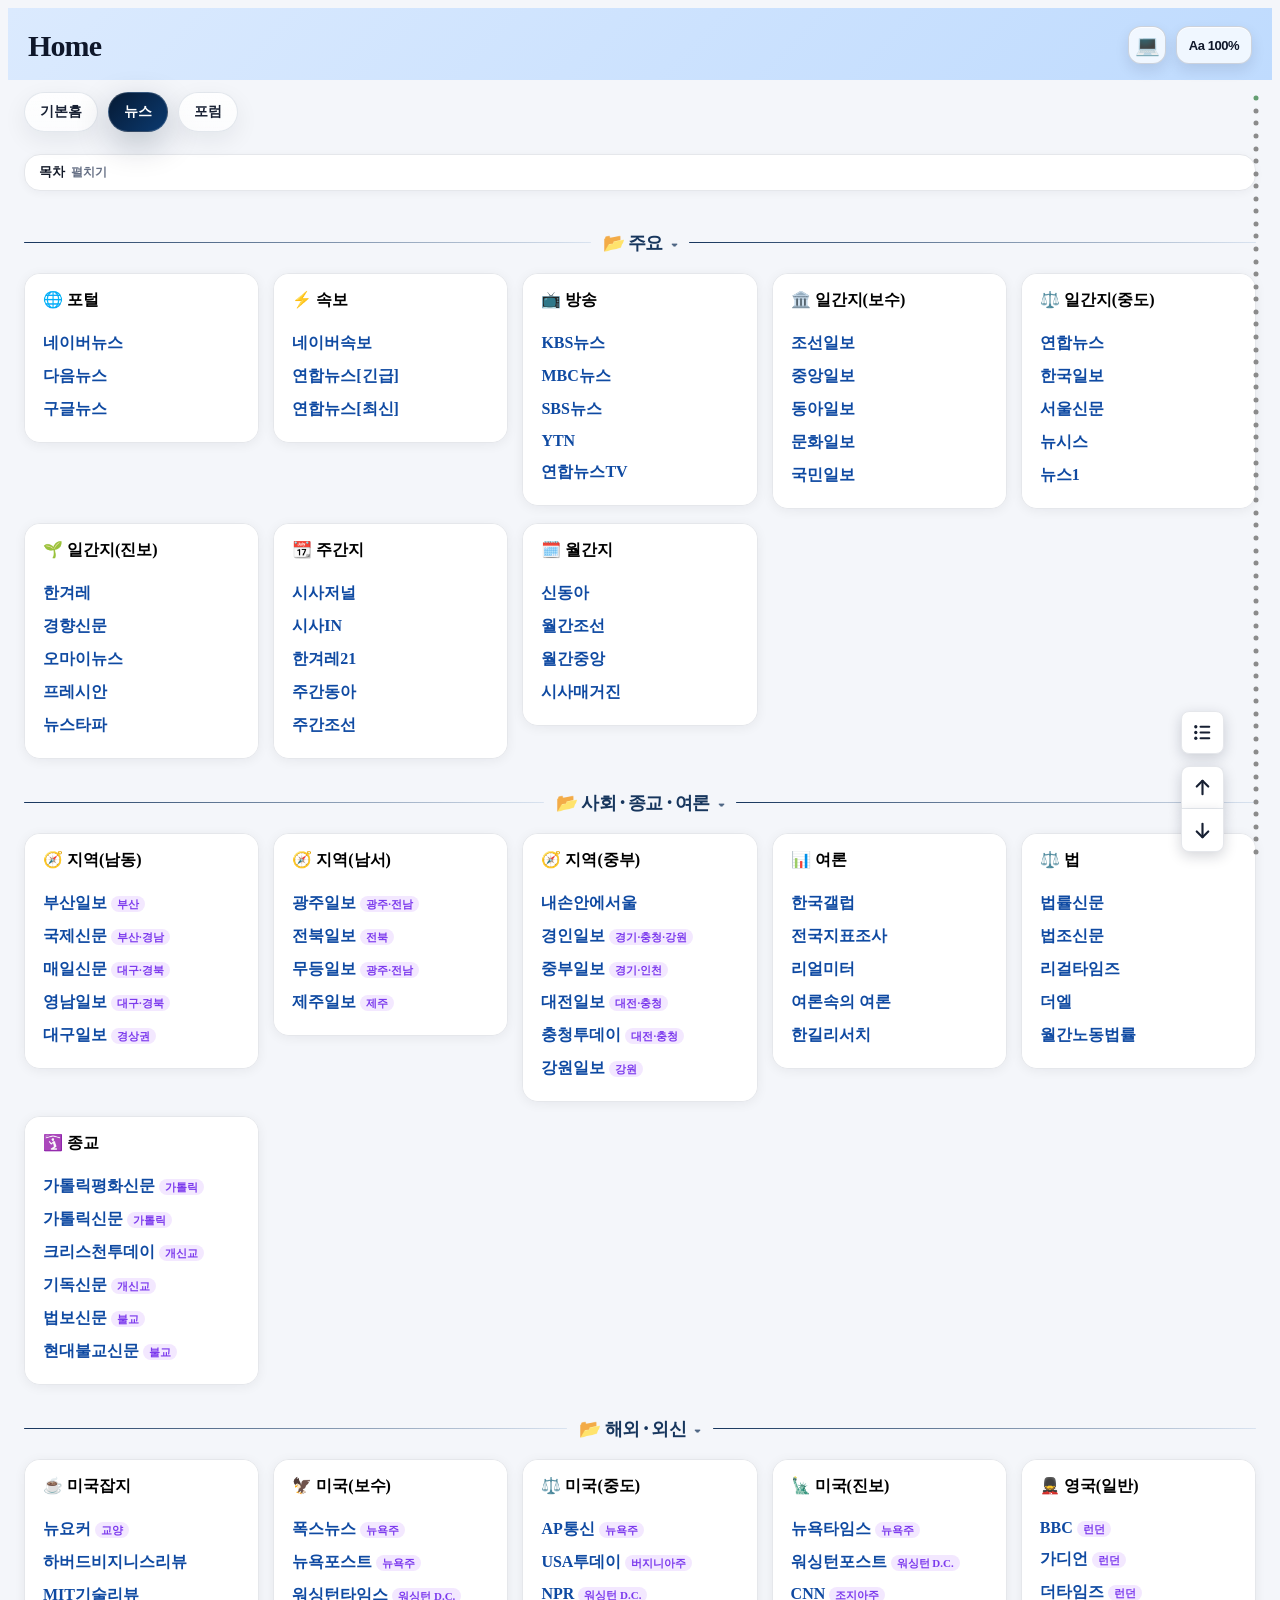
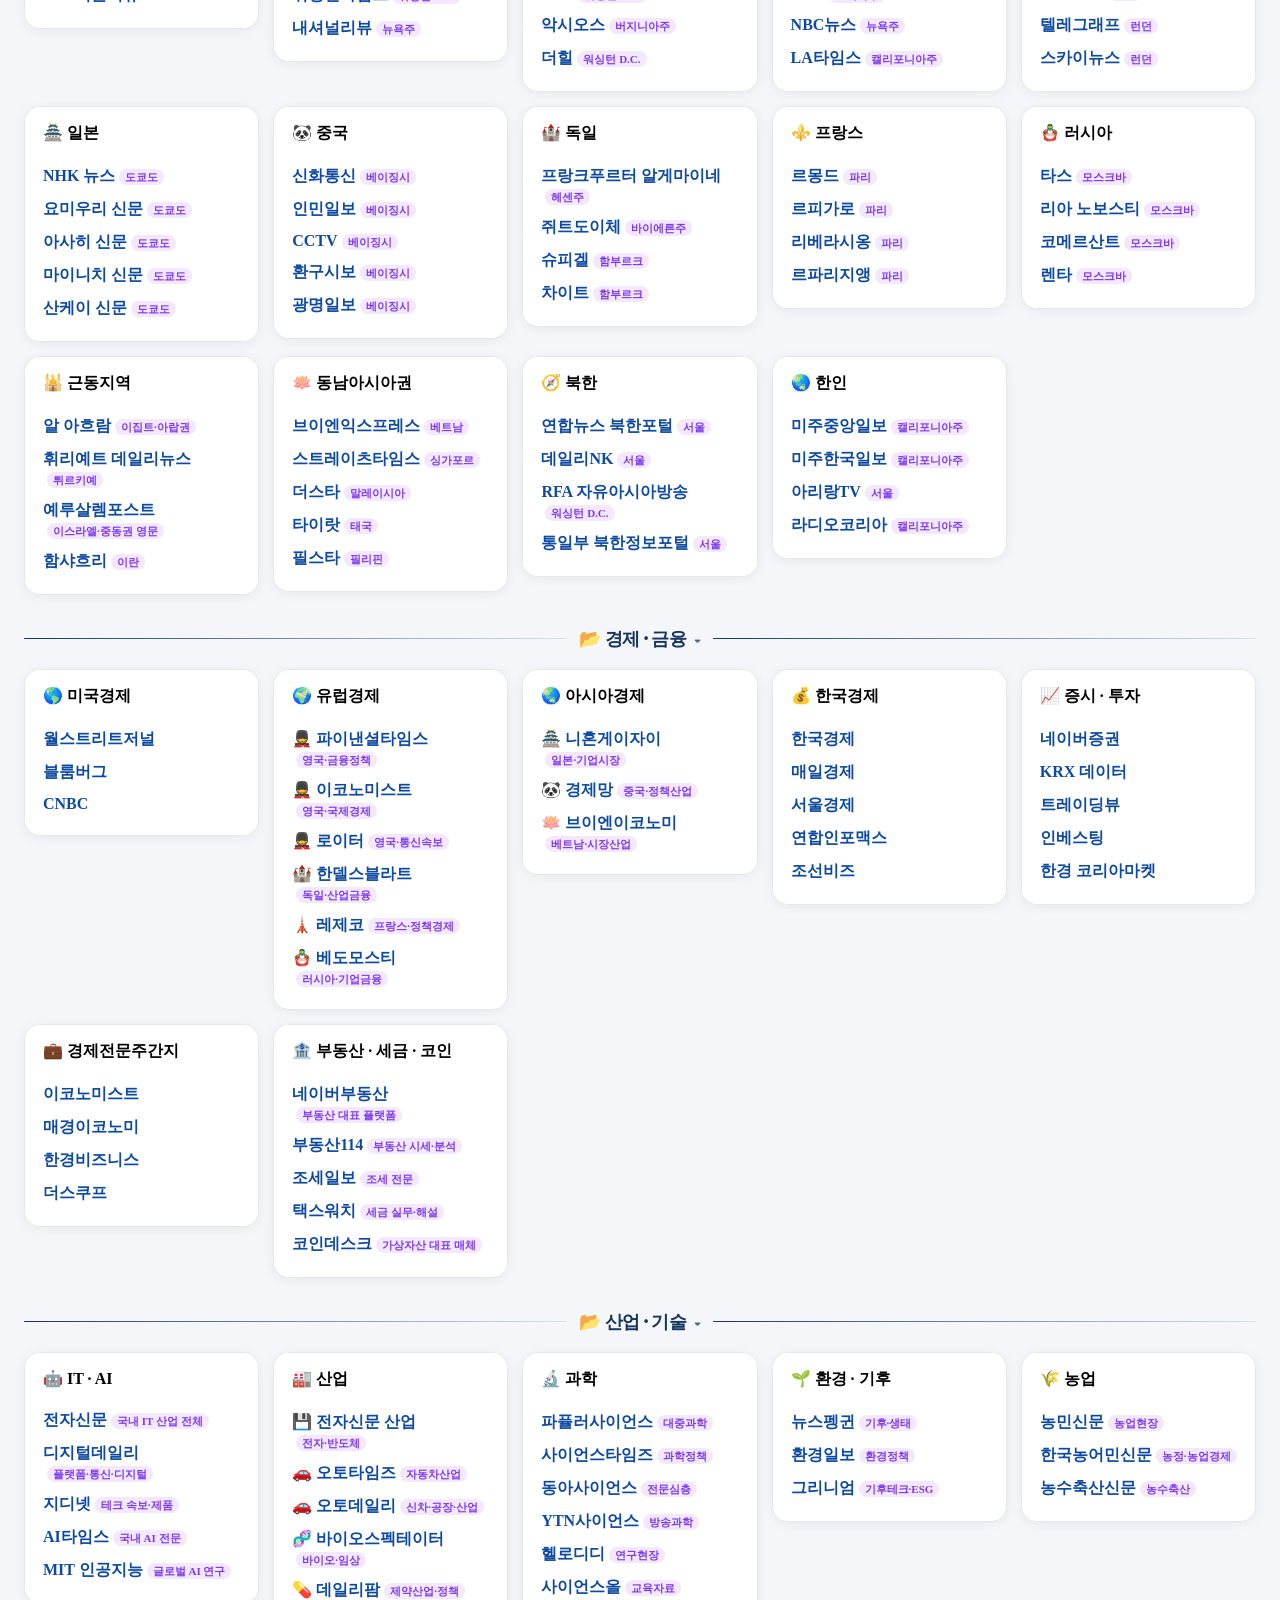
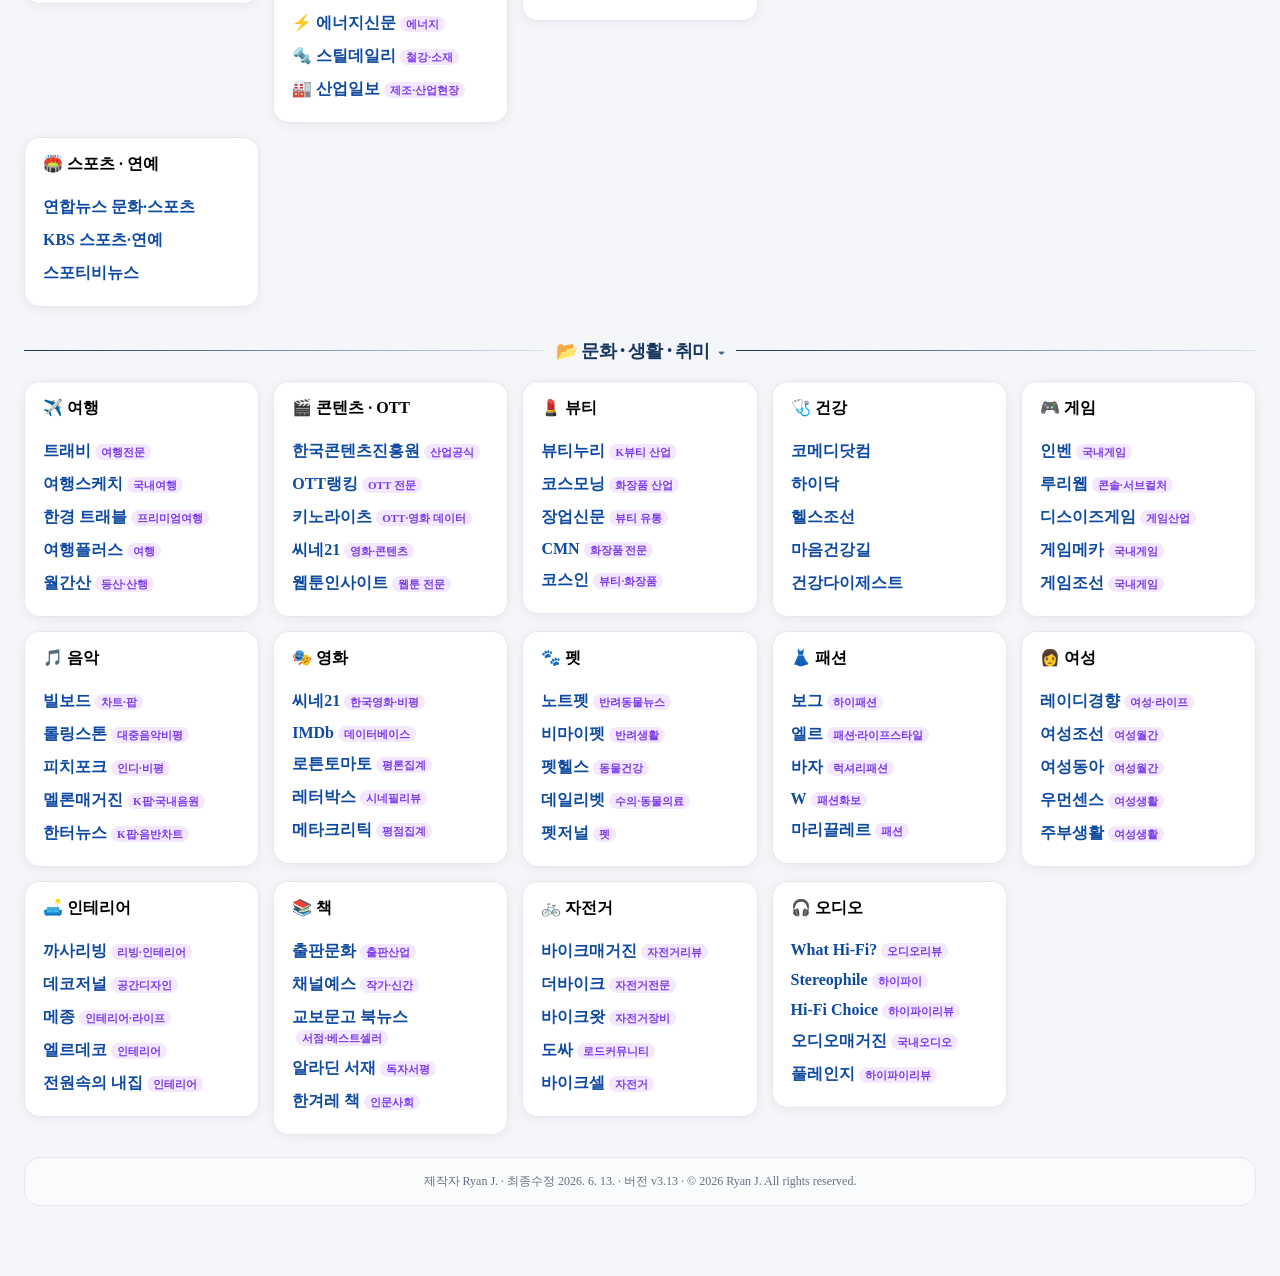
==== commit 03f20da5: "index.html 업데이트" ====
--- a/ryhome/news/index.html
+++ b/ryhome/news/index.html
@@ -1173,13 +1173,13 @@
     });
   }
 });
-const newsData = [{"type":"divider","title":"주요 뉴스"},{"cat":"방송뉴스","links":[["KBS뉴스","https://news.kbs.co.kr"],["MBC뉴스","https://imnews.imbc.com"],["SBS뉴스","https://news.sbs.co.kr"],["YTN","https://www.ytn.co.kr"],["연합뉴스TV","https://www.yonhapnewstv.co.kr"]]},{"cat":"일간지(보수)","links":[["조선일보","https://www.chosun.com"],["중앙일보","https://www.joongang.co.kr"],["동아일보","https://www.donga.com"],["문화일보","https://www.munhwa.com"],["국민일보","https://www.kmib.co.kr"]]},{"cat":"일간지(중도)","links":[["연합뉴스","https://www.yna.co.kr"],["한국일보","https://www.hankookilbo.com"],["서울신문","https://www.seoul.co.kr"],["뉴시스","https://www.newsis.com"],["뉴스1","https://www.news1.kr"]]},{"cat":"일간지(진보)","links":[["한겨레","https://www.hani.co.kr"],["경향신문","https://www.khan.co.kr"],["오마이뉴스","https://www.ohmynews.com"],["프레시안","https://www.pressian.com"],["뉴스타파","https://newstapa.org"]]},{"cat":"주간지","links":[["시사저널","https://www.sisajournal.com"],["시사IN","https://www.sisain.co.kr"],["한겨레21","https://h21.hani.co.kr"],["주간동아","https://weekly.donga.com"],["주간조선","https://weekly.chosun.com"]]},{"cat":"월간지","links":[["신동아","https://shindonga.donga.com"],["월간조선","https://monthly.chosun.com"],["월간중앙","https://www.m-joongang.com"],["시사매거진","https://www.sisamagazine.co.kr"]]},{"type":"divider","title":"사회·종교·여론"},{"cat":"지역뉴스(남동)","links":[["부산일보 - 부산","https://www.busan.com"],["국제신문 - 부산·경남","https://www.kookje.co.kr"],["매일신문 - 대구·경북","https://www.imaeil.com"],["영남일보 - 대구·경북","https://www.yeongnam.com"],["대구일보 - 경상권","https://www.idaegu.com"]]},{"cat":"지역뉴스(남서)","links":[["광주일보 - 광주·전남","https://www.kwangju.co.kr"],["전북일보 - 전북","https://www.jjan.kr"],["무등일보 - 광주·전남","https://www.mdilbo.com"],["제주일보 - 제주","https://www.jejunews.com"]]},{"cat":"지역뉴스(중부)","links":[["내손안에서울","https://mediahub.seoul.go.kr/news/newsMain.do"],["경인일보 - 경기·충청·강원","https://www.kyeongin.com"],["중부일보 - 경기·인천","https://www.joongboo.com"],["대전일보 - 대전·충청","https://www.daejonilbo.com"],["충청투데이 - 대전·충청","https://www.cctoday.co.kr"],["강원일보 - 강원","https://www.kwnews.co.kr"]]},{"cat":"여론뉴스","links":[["한국갤럽","https://www.gallup.co.kr"],["전국지표조사","https://nbsurvey.kr"],["리얼미터","https://www.realmeter.net"],["여론속의 여론","https://hrcopinion.co.kr"],["한길리서치","https://hgr1993.com"]]},{"cat":"법뉴스","links":[["법률신문","https://www.lawtimes.co.kr"],["법조신문","https://news.koreanbar.or.kr"],["리걸타임즈","https://www.legaltimes.co.kr"],["더엘","https://thel.mt.co.kr"],["월간노동법률","https://www.worklaw.co.kr"]]},{"cat":"종교뉴스","links":[["가톨릭평화신문 - 가톨릭","https://www.cpbc.co.kr"],["가톨릭신문 - 가톨릭","https://www.catholictimes.org"],["크리스천투데이 - 개신교","https://www.christiantoday.co.kr"],["기독신문 - 개신교","https://www.kidok.com"],["법보신문 - 불교","https://www.beopbo.com"],["현대불교신문 - 불교","https://www.hyunbulnews.com"]]},{"type":"divider","title":"해외·외신"},{"cat":"미국잡지","links":[["뉴요커 - 교양","https://www.newyorker.com/"],["하버드비지니스리뷰","https://hbr.org/"],["MIT기술리뷰","https://www.technologyreview.com/"]]},{"cat":"미국뉴스(보수)","links":[["폭스뉴스 - 뉴욕주","https://www.foxnews.com"],["뉴욕포스트 - 뉴욕주","https://nypost.com"],["워싱턴타임스 - 워싱턴 D.C.","https://www.washingtontimes.com"],["내셔널리뷰 - 뉴욕주","https://www.nationalreview.com"]]},{"cat":"미국뉴스(중도)","links":[["AP통신 - 뉴욕주","https://apnews.com"],["USA투데이 - 버지니아주","https://www.usatoday.com"],["NPR - 워싱턴 D.C.","https://www.npr.org"],["악시오스 - 버지니아주","https://www.axios.com"],["더힐 - 워싱턴 D.C.","https://thehill.com"]]},{"cat":"미국뉴스(진보)","links":[["뉴욕타임스 - 뉴욕주","https://www.nytimes.com"],["워싱턴포스트 - 워싱턴 D.C.","https://www.washingtonpost.com"],["CNN - 조지아주","https://cnn.com"],["NBC뉴스 - 뉴욕주","https://www.nbcnews.com"],["LA타임스 - 캘리포니아주","https://www.latimes.com"]]},{"cat":"영국뉴스(일반)","links":[["BBC - 런던","https://www.bbc.com"],["가디언 - 런던","https://www.theguardian.com"],["더타임즈 - 런던","https://www.thetimes.co.uk"],["텔레그래프 - 런던","https://www.telegraph.co.uk"],["스카이뉴스 - 런던","https://news.sky.com"]]},{"cat":"일본뉴스","links":[["NHK 뉴스 - 도쿄도","https://www3.nhk.or.jp"],["요미우리 신문 - 도쿄도","https://www.yomiuri.co.jp"],["아사히 신문 - 도쿄도","https://www.asahi.com"],["마이니치 신문 - 도쿄도","https://mainichi.jp"],["산케이 신문 - 도쿄도","https://www.sankei.com"]]},{"cat":"중국뉴스","links":[["신화통신 - 베이징시","https://www.xinhuanet.com"],["인민일보 - 베이징시","https://www.people.cn"],["CCTV - 베이징시","https://www.cctv.com"],["환구시보 - 베이징시","https://www.huanqiu.com"],["광명일보 - 베이징시","https://www.gmw.cn"]]},{"cat":"독일뉴스","links":[["프랑크푸르터 알게마이네 - 헤센주","https://www.faz.net"],["쥐트도이체 - 바이에른주","https://www.sueddeutsche.de"],["슈피겔 - 함부르크","https://www.spiegel.de"],["차이트 - 함부르크","https://www.zeit.de"]]},{"cat":"프랑스뉴스","links":[["르몽드 - 파리","https://www.lemonde.fr"],["르피가로 - 파리","https://www.lefigaro.fr"],["리베라시옹 - 파리","https://www.liberation.fr"],["르파리지앵 - 파리","https://www.leparisien.fr"]]},{"cat":"러시아뉴스","links":[["타스 - 모스크바","https://tass.com"],["리아 노보스티 - 모스크바","https://ria.ru"],["코메르산트 - 모스크바","https://www.kommersant.ru"],["렌타 - 모스크바","https://lenta.ru"]]},{"cat":"근동지역뉴스","links":[["알 아흐람 - 이집트·아랍권","https://english.ahram.org.eg"],["휘리예트 데일리뉴스 - 튀르키예","https://www.hurriyetdailynews.com"],["예루살렘포스트 - 이스라엘·중동권 영문","https://www.jpost.com"],["함샤흐리 - 이란","https://www.hamshahrionline.ir"]]},{"cat":"동남아시아권뉴스","links":[["브이엔익스프레스 - 베트남","https://vnexpress.net"],["스트레이츠타임스 - 싱가포르","https://www.straitstimes.com"],["더스타 - 말레이시아","https://www.thestar.com.my"],["타이랏 - 태국","https://www.thairath.co.th"],["필스타 - 필리핀","https://www.philstar.com"]]},{"cat":"북한뉴스","links":[["연합뉴스 북한포털 - 서울","https://www.yna.co.kr"],["데일리NK - 서울","https://www.dailynk.com"],["RFA 자유아시아방송 - 워싱턴 D.C.","https://www.rfa.org"],["통일부 북한정보포털 - 서울","https://nkinfo.unikorea.go.kr"]]},{"cat":"한인뉴스","links":[["미주중앙일보 - 캘리포니아주","https://www.koreadaily.com"],["미주한국일보 - 캘리포니아주","https://www.koreatimes.com"],["아리랑TV - 서울","https://www.arirang.com"],["라디오코리아 - 캘리포니아주","https://radiokorea.com"]]},{"type":"divider","title":"경제·금융"},{"cat":"미국경제뉴스","links":[["월스트리트저널","https://www.wsj.com"],["블룸버그","https://www.bloomberg.com"],["CNBC","https://www.cnbc.com"]]},{"cat":"유럽경제뉴스","links":[["💂 파이낸셜타임스 - 영국·금융정책","https://www.ft.com"],["💂 이코노미스트 - 영국·국제경제","https://www.economist.com"],["💂 로이터 - 영국·통신속보","https://www.reuters.com"],["🏰 한델스블라트 - 독일·산업금융","https://www.handelsblatt.com"],["🗼 레제코 - 프랑스·정책경제","https://www.lesechos.fr"],["🪆 베도모스티 - 러시아·기업금융","https://www.vedomosti.ru"]]},{"cat":"아시아경제뉴스","links":[["🏯 니혼게이자이 - 일본·기업시장","https://www.nikkei.com"],["🐉 경제망 - 중국·정책산업","https://www.ce.cn"],["🪷 브이엔이코노미 - 베트남·시장산업","https://vneconomy.vn"]]},{"cat":"한국경제뉴스","links":[["한국경제","https://www.hankyung.com"],["매일경제","https://www.mk.co.kr"],["서울경제","https://www.sedaily.com"],["연합인포맥스","https://news.einfomax.co.kr"],["조선비즈","https://biz.chosun.com"]]},{"cat":"증시 · 투자뉴스","links":[["네이버증권","https://finance.naver.com"],["KRX 데이터","https://data.krx.co.kr"],["트레이딩뷰","https://kr.tradingview.com"],["인베스팅","https://kr.investing.com"],["한경 코리아마켓","https://markets.hankyung.com"]]},{"cat":"경제전문주간지","links":[["이코노미스트","https://economist.co.kr"],["매경이코노미","https://www.mk.co.kr/economy"],["한경비즈니스","https://magazine.hankyung.com/business"],["더스쿠프","https://www.thescoop.co.kr"]]},{"cat":"부동산·세금·코인뉴스","links":[["네이버부동산 - 부동산 대표 플랫폼","https://land.naver.com"],["부동산114 - 부동산 시세·분석","https://www.r114.com"],["조세일보 - 조세 전문","https://www.joseilbo.com"],["택스워치 - 세금 실무·해설","https://www.taxwatch.co.kr"],["코인데스크 - 가상자산 대표 매체","https://www.coindesk.com"]]},{"type":"divider","title":"산업·기술"},{"cat":"IT·AI뉴스","links":[["전자신문 - 국내 IT 산업 전체","https://www.etnews.com"],["디지털데일리 - 플랫폼·통신·디지털","https://www.ddaily.co.kr"],["지디넷 - 테크 속보·제품","https://zdnet.co.kr"],["AI타임스 - 국내 AI 전문","https://www.aitimes.com"],["MIT 인공지능 - 글로벌 AI 연구","https://news.mit.edu"]]},{"cat":"산업뉴스","links":[["💾 전자신문 산업 - 전자·반도체","https://www.etnews.com"],["🚗 오토타임즈 - 자동차산업","https://autotimes.co.kr"],["🚗 오토데일리 - 신차·공장·산업","https://www.autodaily.co.kr"],["🧬 바이오스펙테이터 - 바이오·임상","https://www.biospectator.com"],["💊 데일리팜 - 제약산업·정책","https://www.dailypharm.com"],["⚡ 에너지신문 - 에너지","https://www.energy-news.co.kr"],["🔩 스틸데일리 - 철강·소재","https://www.steeldaily.co.kr"],["🏭 산업일보 - 제조·산업현장","https://www.kidd.co.kr"]]},{"cat":"과학뉴스","links":[["파퓰러사이언스 - 대중과학","https://www.popsci.co.kr"],["사이언스타임즈 - 과학정책","https://www.sciencetimes.co.kr"],["동아사이언스 - 전문심층","https://www.dongascience.com"],["YTN사이언스 - 방송과학","https://science.ytn.co.kr"],["헬로디디 - 연구현장","https://www.hellodd.com"],["사이언스올 - 교육자료","https://www.scienceall.com"]]},{"cat":"환경 · 기후뉴스","links":[["뉴스펭귄 - 기후·생태","https://www.newspenguin.com"],["환경일보 - 환경정책","https://www.hkbs.co.kr"],["그리니엄 - 기후테크·ESG","https://greenium.kr"]]},{"cat":"농업뉴스","links":[["농민신문 - 농업현장","https://www.nongmin.com"],["한국농어민신문 - 농정·농업경제","https://www.agrinet.co.kr"],["농수축산신문 - 농수축산","https://www.aflnews.co.kr"]]},{"cat":"스포츠·연예뉴스","links":[["연합뉴스 문화·스포츠","https://www.yna.co.kr"],["KBS 스포츠·연예","https://news.kbs.co.kr"],["스포티비뉴스","https://www.spotvnews.co.kr"]]},{"type":"divider","title":"문화·생활·취미"},{"cat":"여행뉴스","links":[["트래비 - 여행전문","https://www.travie.com"],["여행스케치 - 국내여행","https://www.ktsketch.co.kr"],["한경 트래블 - 프리미엄여행","https://www.hankyung.com"],["여행플러스 - 여행","https://tripplus.co.kr"],["월간산 - 등산·산행","https://san.chosun.com"]]},{"cat":"콘텐츠·OTT뉴스","links":[["한국콘텐츠진흥원 - 산업공식","https://www.kocca.kr"],["OTT랭킹 - OTT 전문","https://www.ott-ranking.com"],["키노라이츠 - OTT·영화 데이터","https://m.kinolights.com"],["씨네21 - 영화·콘텐츠","https://www.cine21.com"],["웹툰인사이트 - 웹툰 전문","https://www.webtooninsight.co.kr"]]},{"cat":"뷰티뉴스","links":[["뷰티누리 - K뷰티 산업","https://www.beautynury.com"],["코스모닝 - 화장품 산업","https://www.cosmorning.com"],["장업신문 - 뷰티 유통","https://www.jangup.com"],["CMN - 화장품 전문","https://www.cmn.co.kr"],["코스인 - 뷰티·화장품","https://www.cosinkorea.com"]]},{"cat":"건강뉴스","links":[["코메디닷컴","https://kormedi.com"],["하이닥","https://www.hidoc.co.kr"],["헬스조선","https://health.chosun.com"],["마음건강길","https://www.mindgil.com"],["건강다이제스트","https://www.ikunkang.com"]]},{"cat":"게임뉴스","links":[["인벤 - 국내게임","https://www.inven.co.kr"],["루리웹 - 콘솔·서브컬처","https://www.ruliweb.com"],["디스이즈게임 - 게임산업","https://www.thisisgame.com"],["게임메카 - 국내게임","https://www.gamemeca.com"],["게임조선 - 국내게임","https://m.gamechosun.co.kr"]]},{"cat":"음악뉴스","links":[["빌보드 - 차트·팝","https://www.billboard.com"],["롤링스톤 - 대중음악비평","https://www.rollingstone.com"],["피치포크 - 인디·비평","https://pitchfork.com"],["멜론매거진 - K팝·국내음원","https://m2.melon.com"],["한터뉴스 - K팝·음반차트","https://www.hanteonews.com"]]},{"cat":"영화뉴스","links":[["씨네21 - 한국영화·비평","https://www.cine21.com"],["IMDb - 데이터베이스","https://www.imdb.com"],["로튼토마토 - 평론집계","https://www.rottentomatoes.com"],["레터박스 - 시네필리뷰","https://letterboxd.com"],["메타크리틱 - 평점집계","https://www.metacritic.com"]]},{"cat":"펫뉴스","links":[["노트펫 - 반려동물뉴스","https://www.notepet.co.kr"],["비마이펫 - 반려생활","https://mypetlife.co.kr"],["펫헬스 - 동물건강","https://www.pethealth.kr"],["데일리벳 - 수의·동물의료","https://www.dailyvet.co.kr"],["펫저널 - 펫","https://www.petjournal.co.kr"]]},{"cat":"패션뉴스","links":[["보그 - 하이패션","https://www.vogue.co.kr"],["엘르 - 패션·라이프스타일","https://www.elle.co.kr"],["바자 - 럭셔리패션","https://harpersbazaar.co.kr"],["W - 패션화보","https://www.wkorea.com"],["마리끌레르 - 패션","https://www.marieclairekorea.com"]]},{"cat":"여성뉴스","links":[["레이디경향 - 여성·라이프","https://lady.khan.co.kr"],["여성조선 - 여성월간","https://woman.chosun.com"],["여성동아 - 여성월간","https://woman.donga.com"],["우먼센스 - 여성생활","https://www.womansense.co.kr"],["주부생활 - 여성생활","https://ju-bu.co.kr"]]},{"cat":"인테리어뉴스","links":[["까사리빙 - 리빙·인테리어","https://casa.co.kr"],["데코저널 - 공간디자인","https://www.decojournal.co.kr"],["메종 - 인테리어·라이프","https://www.maisonkorea.com"],["엘르데코 - 인테리어","https://www.elle.co.kr"],["전원속의 내집 - 인테리어","https://uujj.co.kr"]]},{"cat":"책뉴스","links":[["출판문화 - 출판산업","https://www.kpipa.or.kr"],["채널예스 - 작가·신간","https://ch.yes24.com"],["교보문고 북뉴스 - 서점·베스트셀러","https://www.kyobobook.co.kr"],["알라딘 서재 - 독자서평","https://blog.aladin.co.kr"],["한겨레 책 - 인문사회","https://www.hani.co.kr"]]},{"cat":"자전거뉴스","links":[["바이크매거진 - 자전거리뷰","https://www.bikem.co.kr"],["더바이크 - 자전거전문","https://www.thebike.co.kr"],["바이크왓 - 자전거장비","https://www.bikewhat.com"],["도싸 - 로드커뮤니티","https://corearoadbike.com"],["바이크셀 - 자전거","https://www.bikesell.co.kr"]]},{"cat":"오디오뉴스","links":[["What Hi-Fi? - 오디오리뷰","https://www.whathifi.com"],["Stereophile - 하이파이","https://www.stereophile.com"],["Hi-Fi Choice - 하이파이리뷰","https://www.hifichoice.com"],["오디오매거진 - 국내오디오","https://www.audioht.co.kr"],["풀레인지 - 하이파이리뷰","https://www.fullrange.kr"]]}];
+const newsData = [{"type":"divider","title":"주요 뉴스"},{"cat":"방송뉴스","links":[["KBS뉴스","https://news.kbs.co.kr"],["MBC뉴스","https://imnews.imbc.com"],["SBS뉴스","https://news.sbs.co.kr"],["YTN","https://www.ytn.co.kr"],["연합뉴스TV","https://www.yonhapnewstv.co.kr"]]},{"cat":"일간지(보수)","links":[["조선일보","https://www.chosun.com"],["중앙일보","https://www.joongang.co.kr"],["동아일보","https://www.donga.com"],["문화일보","https://www.munhwa.com"],["국민일보","https://www.kmib.co.kr"]]},{"cat":"일간지(중도)","links":[["연합뉴스","https://www.yna.co.kr"],["한국일보","https://www.hankookilbo.com"],["서울신문","https://www.seoul.co.kr"],["뉴시스","https://www.newsis.com"],["뉴스1","https://www.news1.kr"]]},{"cat":"일간지(진보)","links":[["한겨레","https://www.hani.co.kr"],["경향신문","https://www.khan.co.kr"],["오마이뉴스","https://www.ohmynews.com"],["프레시안","https://www.pressian.com"],["뉴스타파","https://newstapa.org"]]},{"cat":"주간지","links":[["시사저널","https://www.sisajournal.com"],["시사IN","https://www.sisain.co.kr"],["한겨레21","https://h21.hani.co.kr"],["주간동아","https://weekly.donga.com"],["주간조선","https://weekly.chosun.com"]]},{"cat":"월간지","links":[["신동아","https://shindonga.donga.com"],["월간조선","https://monthly.chosun.com"],["월간중앙","https://www.m-joongang.com"],["시사매거진","https://www.sisamagazine.co.kr"]]},{"type":"divider","title":"사회·종교·여론"},{"cat":"지역뉴스(남동)","links":[["부산일보 - 부산","https://www.busan.com"],["국제신문 - 부산·경남","https://www.kookje.co.kr"],["매일신문 - 대구·경북","https://www.imaeil.com"],["영남일보 - 대구·경북","https://www.yeongnam.com"],["대구일보 - 경상권","https://www.idaegu.com"]]},{"cat":"지역뉴스(남서)","links":[["광주일보 - 광주·전남","https://www.kwangju.co.kr"],["전북일보 - 전북","https://www.jjan.kr"],["무등일보 - 광주·전남","https://www.mdilbo.com"],["제주일보 - 제주","https://www.jejunews.com"]]},{"cat":"지역뉴스(중부)","links":[["내손안에서울","https://mediahub.seoul.go.kr/news/newsMain.do"],["경인일보 - 경기·충청·강원","https://www.kyeongin.com"],["중부일보 - 경기·인천","https://www.joongboo.com"],["대전일보 - 대전·충청","https://www.daejonilbo.com"],["충청투데이 - 대전·충청","https://www.cctoday.co.kr"],["강원일보 - 강원","https://www.kwnews.co.kr"]]},{"cat":"여론뉴스","links":[["한국갤럽","https://www.gallup.co.kr"],["전국지표조사","https://nbsurvey.kr"],["리얼미터","https://www.realmeter.net"],["여론속의 여론","https://hrcopinion.co.kr"],["한길리서치","https://hgr1993.com"]]},{"cat":"법뉴스","links":[["법률신문","https://www.lawtimes.co.kr"],["법조신문","https://news.koreanbar.or.kr"],["리걸타임즈","https://www.legaltimes.co.kr"],["더엘","https://thel.mt.co.kr"],["월간노동법률","https://www.worklaw.co.kr"]]},{"cat":"종교뉴스","links":[["가톨릭평화신문 - 가톨릭","https://www.cpbc.co.kr"],["가톨릭신문 - 가톨릭","https://www.catholictimes.org"],["크리스천투데이 - 개신교","https://www.christiantoday.co.kr"],["기독신문 - 개신교","https://www.kidok.com"],["법보신문 - 불교","https://www.beopbo.com"],["현대불교신문 - 불교","https://www.hyunbulnews.com"]]},{"type":"divider","title":"해외·외신"},{"cat":"미국잡지","links":[["뉴요커 - 교양","https://www.newyorker.com/"],["하버드비지니스리뷰","https://hbr.org/"],["MIT기술리뷰","https://www.technologyreview.com/"]]},{"cat":"미국뉴스(보수)","links":[["폭스뉴스 - 뉴욕주","https://www.foxnews.com"],["뉴욕포스트 - 뉴욕주","https://nypost.com"],["워싱턴타임스 - 워싱턴 D.C.","https://www.washingtontimes.com"],["내셔널리뷰 - 뉴욕주","https://www.nationalreview.com"]]},{"cat":"미국뉴스(중도)","links":[["AP통신 - 뉴욕주","https://apnews.com"],["USA투데이 - 버지니아주","https://www.usatoday.com"],["NPR - 워싱턴 D.C.","https://www.npr.org"],["악시오스 - 버지니아주","https://www.axios.com"],["더힐 - 워싱턴 D.C.","https://thehill.com"]]},{"cat":"미국뉴스(진보)","links":[["뉴욕타임스 - 뉴욕주","https://www.nytimes.com"],["워싱턴포스트 - 워싱턴 D.C.","https://www.washingtonpost.com"],["CNN - 조지아주","https://cnn.com"],["NBC뉴스 - 뉴욕주","https://www.nbcnews.com"],["LA타임스 - 캘리포니아주","https://www.latimes.com"]]},{"cat":"영국뉴스(일반)","links":[["BBC - 런던","https://www.bbc.com"],["가디언 - 런던","https://www.theguardian.com"],["더타임즈 - 런던","https://www.thetimes.co.uk"],["텔레그래프 - 런던","https://www.telegraph.co.uk"],["스카이뉴스 - 런던","https://news.sky.com"]]},{"cat":"일본뉴스","links":[["NHK 뉴스 - 도쿄도","https://www3.nhk.or.jp"],["요미우리 신문 - 도쿄도","https://www.yomiuri.co.jp"],["아사히 신문 - 도쿄도","https://www.asahi.com"],["마이니치 신문 - 도쿄도","https://mainichi.jp"],["산케이 신문 - 도쿄도","https://www.sankei.com"]]},{"cat":"중국뉴스","links":[["신화통신 - 베이징시","https://www.xinhuanet.com"],["인민일보 - 베이징시","https://www.people.cn"],["CCTV - 베이징시","https://www.cctv.com"],["환구시보 - 베이징시","https://www.huanqiu.com"],["광명일보 - 베이징시","https://www.gmw.cn"]]},{"cat":"독일뉴스","links":[["프랑크푸르터 알게마이네 - 헤센주","https://www.faz.net"],["쥐트도이체 - 바이에른주","https://www.sueddeutsche.de"],["슈피겔 - 함부르크","https://www.spiegel.de"],["차이트 - 함부르크","https://www.zeit.de"]]},{"cat":"프랑스뉴스","links":[["르몽드 - 파리","https://www.lemonde.fr"],["르피가로 - 파리","https://www.lefigaro.fr"],["리베라시옹 - 파리","https://www.liberation.fr"],["르파리지앵 - 파리","https://www.leparisien.fr"]]},{"cat":"러시아뉴스","links":[["타스 - 모스크바","https://tass.com"],["리아 노보스티 - 모스크바","https://ria.ru"],["코메르산트 - 모스크바","https://www.kommersant.ru"],["렌타 - 모스크바","https://lenta.ru"]]},{"cat":"근동지역뉴스","links":[["알 아흐람 - 이집트·아랍권","https://english.ahram.org.eg"],["휘리예트 데일리뉴스 - 튀르키예","https://www.hurriyetdailynews.com"],["예루살렘포스트 - 이스라엘·중동권 영문","https://www.jpost.com"],["함샤흐리 - 이란","https://www.hamshahrionline.ir"]]},{"cat":"동남아시아권뉴스","links":[["브이엔익스프레스 - 베트남","https://vnexpress.net"],["스트레이츠타임스 - 싱가포르","https://www.straitstimes.com"],["더스타 - 말레이시아","https://www.thestar.com.my"],["타이랏 - 태국","https://www.thairath.co.th"],["필스타 - 필리핀","https://www.philstar.com"]]},{"cat":"북한뉴스","links":[["연합뉴스 북한포털 - 서울","https://www.yna.co.kr"],["데일리NK - 서울","https://www.dailynk.com"],["RFA 자유아시아방송 - 워싱턴 D.C.","https://www.rfa.org"],["통일부 북한정보포털 - 서울","https://nkinfo.unikorea.go.kr"]]},{"cat":"한인뉴스","links":[["미주중앙일보 - 캘리포니아주","https://www.koreadaily.com"],["미주한국일보 - 캘리포니아주","https://www.koreatimes.com"],["아리랑TV - 서울","https://www.arirang.com"],["라디오코리아 - 캘리포니아주","https://radiokorea.com"]]},{"type":"divider","title":"경제·금융"},{"cat":"미국경제뉴스","links":[["월스트리트저널","https://www.wsj.com"],["블룸버그","https://www.bloomberg.com"],["CNBC","https://www.cnbc.com"]]},{"cat":"유럽경제뉴스","links":[["💂 파이낸셜타임스 - 영국·금융정책","https://www.ft.com"],["💂 이코노미스트 - 영국·국제경제","https://www.economist.com"],["💂 로이터 - 영국·통신속보","https://www.reuters.com"],["🏰 한델스블라트 - 독일·산업금융","https://www.handelsblatt.com"],["🗼 레제코 - 프랑스·정책경제","https://www.lesechos.fr"],["🪆 베도모스티 - 러시아·기업금융","https://www.vedomosti.ru"]]},{"cat":"아시아경제뉴스","links":[["🏯 니혼게이자이 - 일본·기업시장","https://www.nikkei.com"],["🐼 경제망 - 중국·정책산업","https://www.ce.cn"],["🪷 브이엔이코노미 - 베트남·시장산업","https://vneconomy.vn"]]},{"cat":"한국경제뉴스","links":[["한국경제","https://www.hankyung.com"],["매일경제","https://www.mk.co.kr"],["서울경제","https://www.sedaily.com"],["연합인포맥스","https://news.einfomax.co.kr"],["조선비즈","https://biz.chosun.com"]]},{"cat":"증시 · 투자뉴스","links":[["네이버증권","https://finance.naver.com"],["KRX 데이터","https://data.krx.co.kr"],["트레이딩뷰","https://kr.tradingview.com"],["인베스팅","https://kr.investing.com"],["한경 코리아마켓","https://markets.hankyung.com"]]},{"cat":"경제전문주간지","links":[["이코노미스트","https://economist.co.kr"],["매경이코노미","https://www.mk.co.kr/economy"],["한경비즈니스","https://magazine.hankyung.com/business"],["더스쿠프","https://www.thescoop.co.kr"]]},{"cat":"부동산·세금·코인뉴스","links":[["네이버부동산 - 부동산 대표 플랫폼","https://land.naver.com"],["부동산114 - 부동산 시세·분석","https://www.r114.com"],["조세일보 - 조세 전문","https://www.joseilbo.com"],["택스워치 - 세금 실무·해설","https://www.taxwatch.co.kr"],["코인데스크 - 가상자산 대표 매체","https://www.coindesk.com"]]},{"type":"divider","title":"산업·기술"},{"cat":"IT·AI뉴스","links":[["전자신문 - 국내 IT 산업 전체","https://www.etnews.com"],["디지털데일리 - 플랫폼·통신·디지털","https://www.ddaily.co.kr"],["지디넷 - 테크 속보·제품","https://zdnet.co.kr"],["AI타임스 - 국내 AI 전문","https://www.aitimes.com"],["MIT 인공지능 - 글로벌 AI 연구","https://news.mit.edu"]]},{"cat":"산업뉴스","links":[["💾 전자신문 산업 - 전자·반도체","https://www.etnews.com"],["🚗 오토타임즈 - 자동차산업","https://autotimes.co.kr"],["🚗 오토데일리 - 신차·공장·산업","https://www.autodaily.co.kr"],["🧬 바이오스펙테이터 - 바이오·임상","https://www.biospectator.com"],["💊 데일리팜 - 제약산업·정책","https://www.dailypharm.com"],["⚡ 에너지신문 - 에너지","https://www.energy-news.co.kr"],["🔩 스틸데일리 - 철강·소재","https://www.steeldaily.co.kr"],["🏭 산업일보 - 제조·산업현장","https://www.kidd.co.kr"]]},{"cat":"과학뉴스","links":[["파퓰러사이언스 - 대중과학","https://www.popsci.co.kr"],["사이언스타임즈 - 과학정책","https://www.sciencetimes.co.kr"],["동아사이언스 - 전문심층","https://www.dongascience.com"],["YTN사이언스 - 방송과학","https://science.ytn.co.kr"],["헬로디디 - 연구현장","https://www.hellodd.com"],["사이언스올 - 교육자료","https://www.scienceall.com"]]},{"cat":"환경 · 기후뉴스","links":[["뉴스펭귄 - 기후·생태","https://www.newspenguin.com"],["환경일보 - 환경정책","https://www.hkbs.co.kr"],["그리니엄 - 기후테크·ESG","https://greenium.kr"]]},{"cat":"농업뉴스","links":[["농민신문 - 농업현장","https://www.nongmin.com"],["한국농어민신문 - 농정·농업경제","https://www.agrinet.co.kr"],["농수축산신문 - 농수축산","https://www.aflnews.co.kr"]]},{"cat":"스포츠·연예뉴스","links":[["연합뉴스 문화·스포츠","https://www.yna.co.kr"],["KBS 스포츠·연예","https://news.kbs.co.kr"],["스포티비뉴스","https://www.spotvnews.co.kr"]]},{"type":"divider","title":"문화·생활·취미"},{"cat":"여행뉴스","links":[["트래비 - 여행전문","https://www.travie.com"],["여행스케치 - 국내여행","https://www.ktsketch.co.kr"],["한경 트래블 - 프리미엄여행","https://www.hankyung.com"],["여행플러스 - 여행","https://tripplus.co.kr"],["월간산 - 등산·산행","https://san.chosun.com"]]},{"cat":"콘텐츠·OTT뉴스","links":[["한국콘텐츠진흥원 - 산업공식","https://www.kocca.kr"],["OTT랭킹 - OTT 전문","https://www.ott-ranking.com"],["키노라이츠 - OTT·영화 데이터","https://m.kinolights.com"],["씨네21 - 영화·콘텐츠","https://www.cine21.com"],["웹툰인사이트 - 웹툰 전문","https://www.webtooninsight.co.kr"]]},{"cat":"뷰티뉴스","links":[["뷰티누리 - K뷰티 산업","https://www.beautynury.com"],["코스모닝 - 화장품 산업","https://www.cosmorning.com"],["장업신문 - 뷰티 유통","https://www.jangup.com"],["CMN - 화장품 전문","https://www.cmn.co.kr"],["코스인 - 뷰티·화장품","https://www.cosinkorea.com"]]},{"cat":"건강뉴스","links":[["코메디닷컴","https://kormedi.com"],["하이닥","https://www.hidoc.co.kr"],["헬스조선","https://health.chosun.com"],["마음건강길","https://www.mindgil.com"],["건강다이제스트","https://www.ikunkang.com"]]},{"cat":"게임뉴스","links":[["인벤 - 국내게임","https://www.inven.co.kr"],["루리웹 - 콘솔·서브컬처","https://www.ruliweb.com"],["디스이즈게임 - 게임산업","https://www.thisisgame.com"],["게임메카 - 국내게임","https://www.gamemeca.com"],["게임조선 - 국내게임","https://m.gamechosun.co.kr"]]},{"cat":"음악뉴스","links":[["빌보드 - 차트·팝","https://www.billboard.com"],["롤링스톤 - 대중음악비평","https://www.rollingstone.com"],["피치포크 - 인디·비평","https://pitchfork.com"],["멜론매거진 - K팝·국내음원","https://m2.melon.com"],["한터뉴스 - K팝·음반차트","https://www.hanteonews.com"]]},{"cat":"영화뉴스","links":[["씨네21 - 한국영화·비평","https://www.cine21.com"],["IMDb - 데이터베이스","https://www.imdb.com"],["로튼토마토 - 평론집계","https://www.rottentomatoes.com"],["레터박스 - 시네필리뷰","https://letterboxd.com"],["메타크리틱 - 평점집계","https://www.metacritic.com"]]},{"cat":"펫뉴스","links":[["노트펫 - 반려동물뉴스","https://www.notepet.co.kr"],["비마이펫 - 반려생활","https://mypetlife.co.kr"],["펫헬스 - 동물건강","https://www.pethealth.kr"],["데일리벳 - 수의·동물의료","https://www.dailyvet.co.kr"],["펫저널 - 펫","https://www.petjournal.co.kr"]]},{"cat":"패션뉴스","links":[["보그 - 하이패션","https://www.vogue.co.kr"],["엘르 - 패션·라이프스타일","https://www.elle.co.kr"],["바자 - 럭셔리패션","https://harpersbazaar.co.kr"],["W - 패션화보","https://www.wkorea.com"],["마리끌레르 - 패션","https://www.marieclairekorea.com"]]},{"cat":"여성뉴스","links":[["레이디경향 - 여성·라이프","https://lady.khan.co.kr"],["여성조선 - 여성월간","https://woman.chosun.com"],["여성동아 - 여성월간","https://woman.donga.com"],["우먼센스 - 여성생활","https://www.womansense.co.kr"],["주부생활 - 여성생활","https://ju-bu.co.kr"]]},{"cat":"인테리어뉴스","links":[["까사리빙 - 리빙·인테리어","https://casa.co.kr"],["데코저널 - 공간디자인","https://www.decojournal.co.kr"],["메종 - 인테리어·라이프","https://www.maisonkorea.com"],["엘르데코 - 인테리어","https://www.elle.co.kr"],["전원속의 내집 - 인테리어","https://uujj.co.kr"]]},{"cat":"책뉴스","links":[["출판문화 - 출판산업","https://www.kpipa.or.kr"],["채널예스 - 작가·신간","https://ch.yes24.com"],["교보문고 북뉴스 - 서점·베스트셀러","https://www.kyobobook.co.kr"],["알라딘 서재 - 독자서평","https://blog.aladin.co.kr"],["한겨레 책 - 인문사회","https://www.hani.co.kr"]]},{"cat":"자전거뉴스","links":[["바이크매거진 - 자전거리뷰","https://www.bikem.co.kr"],["더바이크 - 자전거전문","https://www.thebike.co.kr"],["바이크왓 - 자전거장비","https://www.bikewhat.com"],["도싸 - 로드커뮤니티","https://corearoadbike.com"],["바이크셀 - 자전거","https://www.bikesell.co.kr"]]},{"cat":"오디오뉴스","links":[["What Hi-Fi? - 오디오리뷰","https://www.whathifi.com"],["Stereophile - 하이파이","https://www.stereophile.com"],["Hi-Fi Choice - 하이파이리뷰","https://www.hifichoice.com"],["오디오매거진 - 국내오디오","https://www.audioht.co.kr"],["풀레인지 - 하이파이리뷰","https://www.fullrange.kr"]]}];
 const forumData = [{"type":"divider","title":"주요 포럼"},{"cat":"대형 종합포럼","links":[["디시인사이드 - 익명·갤러리형·대형","https://www.dcinside.com"],["클리앙 - IT·시사토론·진보성향","https://www.clien.net"]]},{"cat":"시사·정치 포럼","links":[["딴지일보 - 진보·시사토론","https://www.ddanzi.com"],["다모앙 - 시사·클리앙 대체권","https://damoang.net"],["오늘의유머 - 진보·유머·시사","https://www.todayhumor.co.kr"],["잇싸 - 진보·정치커뮤니티","https://itssa.co.kr"],["일베 - 극우·익명·정치이슈","https://www.ilbe.com"]]},{"cat":"이슈·유머 포럼","links":[["개드립 - 유머·남초이슈","https://www.dogdrip.net"],["웃긴대학 - 장수 유머 커뮤니티","https://humoruniv.com"],["와이고수 - 게임·남초·유머","https://www.ygosu.com"],["AAGAG - 유머 모음","https://aagag.com"]]},{"cat":"직장인포럼","links":[["블라인드 - 직장인·익명","https://www.teamblind.com"],["리멤버 - 커리어·네트워크","https://community.rememberapp.co.kr"],["링커리어 - 대학생·취업","https://community.linkareer.com"],["코멘토 - 취업멘토링","https://comento.kr"],["라운지 - 직장인 대화","https://www.lounges.co.kr"]]},{"cat":"연애포럼","links":[["인스티즈 사랑방","https://www.instiz.net"],["네이트판 지금은 연애중","https://m.pann.nate.com"],["네이트판 남편vs아내","https://m.pann.nate.com"],["블라인드 썸","https://www.teamblind.com"],["펨코 연애상담","https://www.fmkorea.com"]]},{"cat":"여성·생활·팬덤 포럼","links":[["디미토리 - 여초·생활형","https://www.dmitory.com"],["스레딕 - 익명·관계·생활","https://thredic.com"]]},{"type":"divider","title":"경제포럼"},{"cat":"주식포럼","links":[["네이버 종목토론방 - 포털·종목별대형","https://finance.naver.com/item/board.naver"],["다음 주식토론방 - 포털·종목별","https://finance.daum.net"],["팍스넷 - 국내주식·토론","https://www.paxnet.co.kr"],["뽐뿌 증권포럼 - 생활투자","https://www.ppomppu.co.kr"]]},{"cat":"코인포럼","links":[["코인판 - 가상자산·속보","https://coinpan.com"],["코박 - 코인 커뮤니티","https://cobak.co.kr"],["땡글 - 채굴·코인","https://www.ddengle.com"],["포우 - 코인정보","https://powbitcoiner.com"],["펨코 비트코인 - 이슈형 코인","https://www.fmkorea.com"]]},{"cat":"부동산포럼","links":[["뽐뿌 부동산포럼 - 생활부동산","https://www.ppomppu.co.kr"]]},{"type":"divider","title":"생활·취미·유행 포럼"},{"cat":"핫딜포럼","links":[["펨코 핫딜 - 핫딜·최신","https://www.fmkorea.com"],["아카라이브 핫딜채널 - 핫딜·서브컬처","https://arca.live"],["뽐뿌게시판 - 쇼핑·핫딜","https://www.ppomppu.co.kr"],["루리웹 유저예판 - 게임·예판","https://bbs.ruliweb.com"],["어미새 쇼핑정보 - 패션딜","https://eomisae.co.kr"]]},{"cat":"뷰티포럼","links":[["글로우픽","https://www.glowpick.com"],["화해","https://hwahae.app"],["언니의 파우치","https://www.unpa.me"],["파우더룸","https://www.powderroom.co.kr"],["인스티즈 뷰티","https://www.instiz.net"]]},{"cat":"게임포럼","links":[["인벤 - 게임종합","https://www.inven.co.kr"],["루리웹 - 콘솔·서브컬처","https://www.ruliweb.com"],["퀘이사플레이 - PC게임","https://quasarplay.com"],["ITCM - 스팀게임","https://itcm.co.kr"],["배틀페이지 - 격투게임","https://v12.battlepage.com"]]},{"cat":"동물포럼","links":[["쓰담쓰담 - 반려동물","https://patpat.co.kr"]]},{"cat":"컴퓨터포럼","links":[["쿨엔조이 - PC하드웨어","https://coolenjoy.net"],["퀘이사존 - PC·하드웨어","https://quasarzone.com"],["기글하드웨어 - 하드웨어토론","https://gigglehd.com"],["2CPU - 서버·워크스테이션","https://www.2cpu.co.kr"],["하드웨어배틀 - PC벤치","https://www.hwbattle.com"]]},{"cat":"요리포럼","links":[["82쿡 - 생활요리","https://www.82cook.com"],["만개의레시피 - 레시피","https://www.10000recipe.com"],["이밥차 - 집밥레시피","https://2bob.co.kr"]]},{"cat":"영화포럼","links":[["무코","https://muko.kr"],["익스트림무비","https://extmovie.com"],["4플릭스","https://www.4flix.co.kr"],["DVD프라임","https://dvdprime.com"],["씨네21","https://www.cine21.com"]]},{"cat":"음악포럼","links":[["뮬","https://www.mule.co.kr"],["버브그라운드","https://ground.buv.co.kr"],["큐오넷","https://www.cuonet.com"],["드웨즈","https://dwez.com"],["힙합엘이","https://hiphople.com"]]},{"cat":"만화포럼","links":[["루리웹 만화","https://bbs.ruliweb.com"],["웃대 만화","https://web.humoruniv.com"],["츄잉","https://www.chuing.net"],["수용소","https://suyong.so"],["뀨잉넷","https://qquing.net"]]},{"cat":"독서포럼","links":[["그믐","https://www.gmeum.com"],["트레바리","https://trevari.co.kr"],["쉽터1412","https://1412.live"],["한겨레 책","https://www.hani.co.kr"],["조선일보 책","https://www.chosun.com"]]},{"cat":"사진포럼","links":[["SLR클럽","https://www.slrclub.com"],["팝코넷","https://www.popco.net"],["레이소다","https://raysoda.com"]]},{"cat":"오디오포럼","links":[["영디비","https://www.0db.co.kr"],["실용오디오","https://enjoyaudio.kr"]]},{"cat":"키덜트포럼","links":[["브릭인사이드","https://www.brickinside.com"],["MMZ","https://mmzone.co.kr"],["루리웹 프라모델","https://bbs.ruliweb.com"],["루리웹 피규어","https://bbs.ruliweb.com"]]},{"cat":"연예포럼","links":[["인스티즈 - 연예팬덤","https://www.instiz.net"],["더쿠 - 연예팬덤","https://theqoo.net"],["해연갤 - 연예팬덤","https://hygall.com"],["네이트판 엔터톡 - 연예팬덤","https://m.pann.nate.com"],["엠팍 방송/연예 - 연예팬덤","https://mlbpark.donga.com"]]},{"cat":"축구포럼","links":[["사커라인","https://soccerline.kr"],["플레이어스","https://www.flayus.com"],["펨코 해축","https://www.fmkorea.com"]]},{"cat":"야구포럼","links":[["엠엘비파크 KBO","https://mlbpark.donga.com"],["엠엘비파크 MLB","https://mlbpark.donga.com"],["동사로마","https://dongsaroma.com"]]},{"cat":"농구포럼","links":[["매니아","https://mania.kr"],["에펨코리아 농구","https://www.fmkorea.com"],["더쿠 농구","https://theqoo.net"]]},{"cat":"골프포럼","links":[["딜바다","https://www.dealbada.com"],["뽐뿌 골프포럼","https://www.ppomppu.co.kr"],["이토랜드 골프","https://www.etoland.co.kr"]]},{"cat":"자동차포럼","links":[["보배드림","https://www.bobaedream.co.kr"],["오토스파이넷","https://www.autospy.net"],["테스트드라이브","https://www.teamtestdrive.com"]]},{"cat":"자전거포럼","links":[["도싸","https://corearoadbike.com"],["바이크셀","https://www.bikesell.co.kr"],["클리앙 자전거당","https://www.clien.net"]]},{"cat":"낚시포럼","links":[["월척","https://www.wolchuck.co.kr"],["인터넷바다낚시","https://www.innak.kr"],["낚시사랑","https://www.fishnet.co.kr"]]}];
 const portalData = [["네이버뉴스","https://news.naver.com"],["다음뉴스","https://news.daum.net"],["구글뉴스","https://news.google.com"]];
 const breakingData = [["네이버속보","https://news.naver.com/main/list.naver?mode=LSD&mid=sec&sid1=001"],["연합뉴스[긴급]","https://www.yna.co.kr/theme/breaknews-history"],["연합뉴스[최신]","https://www.yna.co.kr/news"]];
 // Home v3.9: portal/breaking moved under main news
 newsData.splice(1,0,{cat:'포털뉴스',links:portalData},{cat:'속보',links:breakingData});
-const newsEmoji = {"방송뉴스":"📺","일간지(보수)":"🏛️","일간지(중도)":"⚖️","일간지(진보)":"🌱","주간지":"📆","월간지":"🗓️","지역뉴스(남동)":"🧭","지역뉴스(남서)":"🧭","지역뉴스(중부)":"🧭","여론뉴스":"📊","법뉴스":"⚖️","종교뉴스":"🛐","미국뉴스(보수)":"🦅","미국뉴스(중도)":"⚖️","미국뉴스(진보)":"🗽","영국뉴스(일반)":"💂","일본뉴스":"⛩️","중국뉴스":"🐉","독일뉴스":"🏰","프랑스뉴스":"🗼","러시아뉴스":"🪆","북한뉴스":"🧭","한인뉴스":"🌏","미국경제뉴스":"🌎","유럽경제뉴스":"🌍","아시아경제뉴스":"🌏","한국경제뉴스":"💰","증시 · 투자뉴스":"📈","경제전문주간지":"💼","부동산·세금·코인뉴스":"🏦","IT·AI뉴스":"🤖","산업뉴스":"🏭","과학뉴스":"🔬","환경 · 기후뉴스":"🌱","농업뉴스":"🌾","스포츠·연예뉴스":"🏟️","여행뉴스":"✈️","콘텐츠·OTT뉴스":"🎬","뷰티뉴스":"💄","건강뉴스":"🩺","게임뉴스":"🎮","음악뉴스":"🎵","영화뉴스":"🎭","펫뉴스":"🐾","패션뉴스":"👗","여성뉴스":"👩","인테리어뉴스":"🛋️","책뉴스":"📚","자전거뉴스":"🚲","오디오뉴스":"🎧","속보":"⚡","포털뉴스":"🌐","근동지역뉴스":"🕌","동남아시아권뉴스":"🪷"};
+const newsEmoji = {"방송뉴스":"📺","일간지(보수)":"🏛️","일간지(중도)":"⚖️","일간지(진보)":"🌱","주간지":"📆","월간지":"🗓️","지역뉴스(남동)":"🧭","지역뉴스(남서)":"🧭","지역뉴스(중부)":"🧭","여론뉴스":"📊","법뉴스":"⚖️","종교뉴스":"🛐","미국잡지":"☕️","미국뉴스(보수)":"🦅","미국뉴스(중도)":"⚖️","미국뉴스(진보)":"🗽","영국뉴스(일반)":"💂","일본뉴스":"🏯","중국뉴스":"🐼","독일뉴스":"🏰","프랑스뉴스":"⚜️","러시아뉴스":"🪆","북한뉴스":"🧭","한인뉴스":"🌏","미국경제뉴스":"🌎","유럽경제뉴스":"🌍","아시아경제뉴스":"🌏","한국경제뉴스":"💰","증시 · 투자뉴스":"📈","경제전문주간지":"💼","부동산·세금·코인뉴스":"🏦","IT·AI뉴스":"🤖","산업뉴스":"🏭","과학뉴스":"🔬","환경 · 기후뉴스":"🌱","농업뉴스":"🌾","스포츠·연예뉴스":"🏟️","여행뉴스":"✈️","콘텐츠·OTT뉴스":"🎬","뷰티뉴스":"💄","건강뉴스":"🩺","게임뉴스":"🎮","음악뉴스":"🎵","영화뉴스":"🎭","펫뉴스":"🐾","패션뉴스":"👗","여성뉴스":"👩","인테리어뉴스":"🛋️","책뉴스":"📚","자전거뉴스":"🚲","오디오뉴스":"🎧","속보":"⚡","포털뉴스":"🌐","근동지역뉴스":"🕌","동남아시아권뉴스":"🪷"};
 const forumEmoji = {"대형 종합포럼":"💬","시사·정치 포럼":"🗳️","이슈·유머 포럼":"😄","여성·생활·팬덤 포럼":"👩","직장인포럼":"💼","연애포럼":"❤️","주식포럼":"📈","코인포럼":"🪙","부동산포럼":"🏠","핫딜포럼":"🏷️","뷰티포럼":"💄","게임포럼":"🎮","동물포럼":"🐾","컴퓨터포럼":"💻","요리포럼":"🍳","영화포럼":"🎬","음악포럼":"🎵","만화포럼":"💬","독서포럼":"📚","사진포럼":"📷","오디오포럼":"🎧","키덜트포럼":"🧸","연예포럼":"⭐","축구포럼":"⚽","야구포럼":"⚾","농구포럼":"🏀","골프포럼":"⛳","자동차포럼":"🚗","자전거포럼":"🚲","낚시포럼":"🎣"};
 const descriptions = {};
 const newsTree = document.getElementById('newsTree');
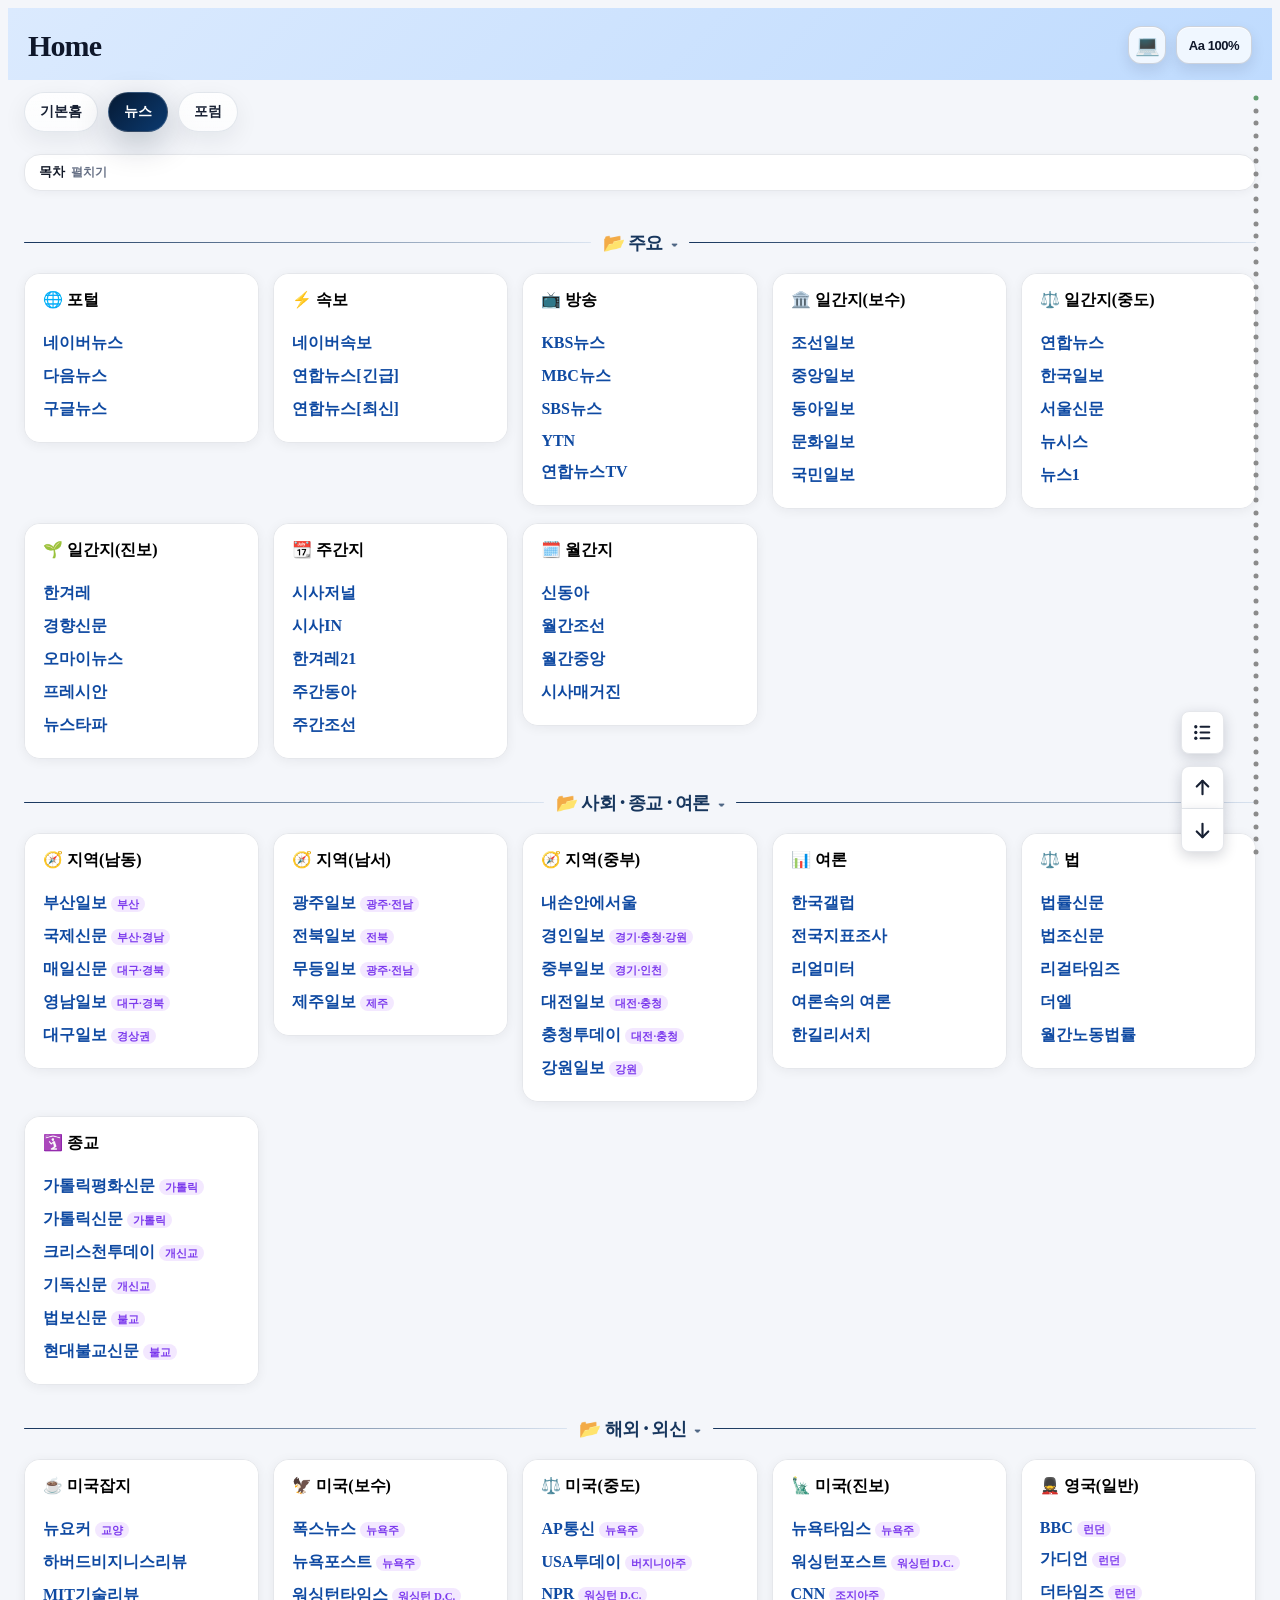
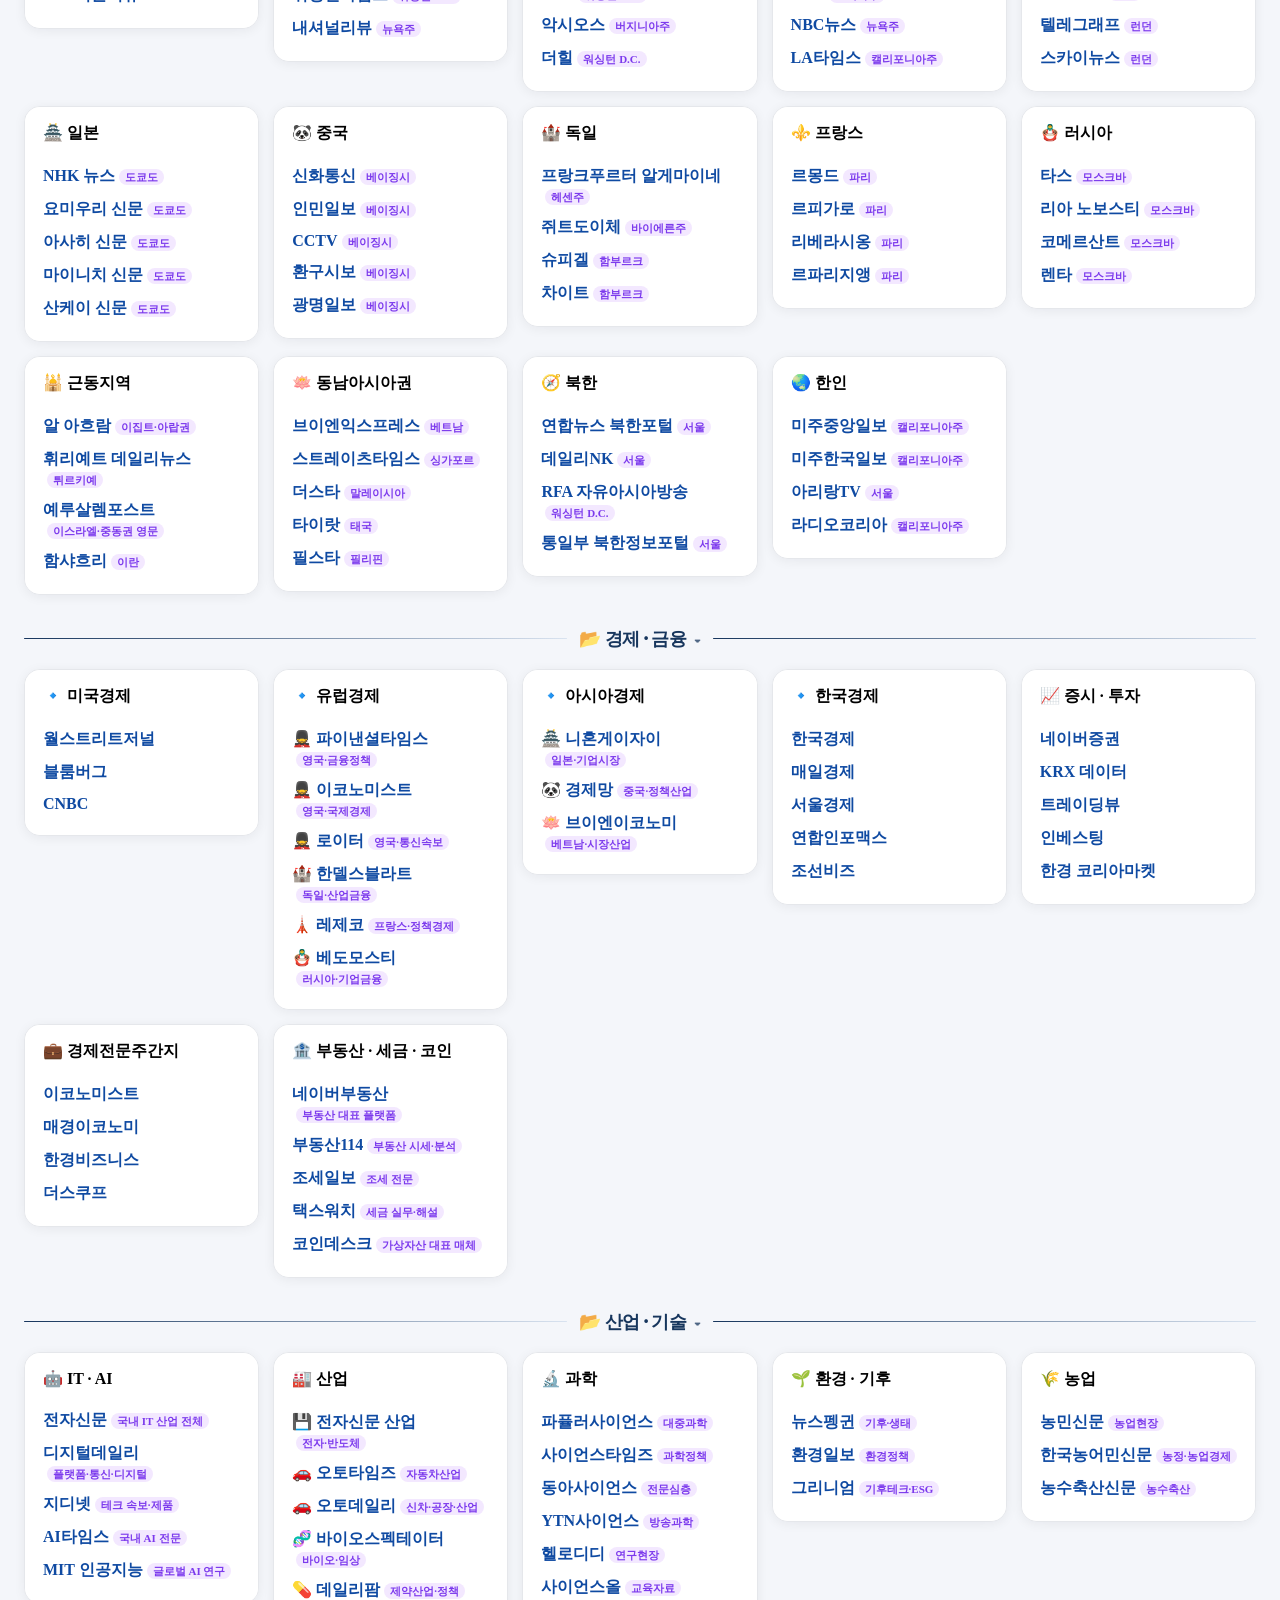
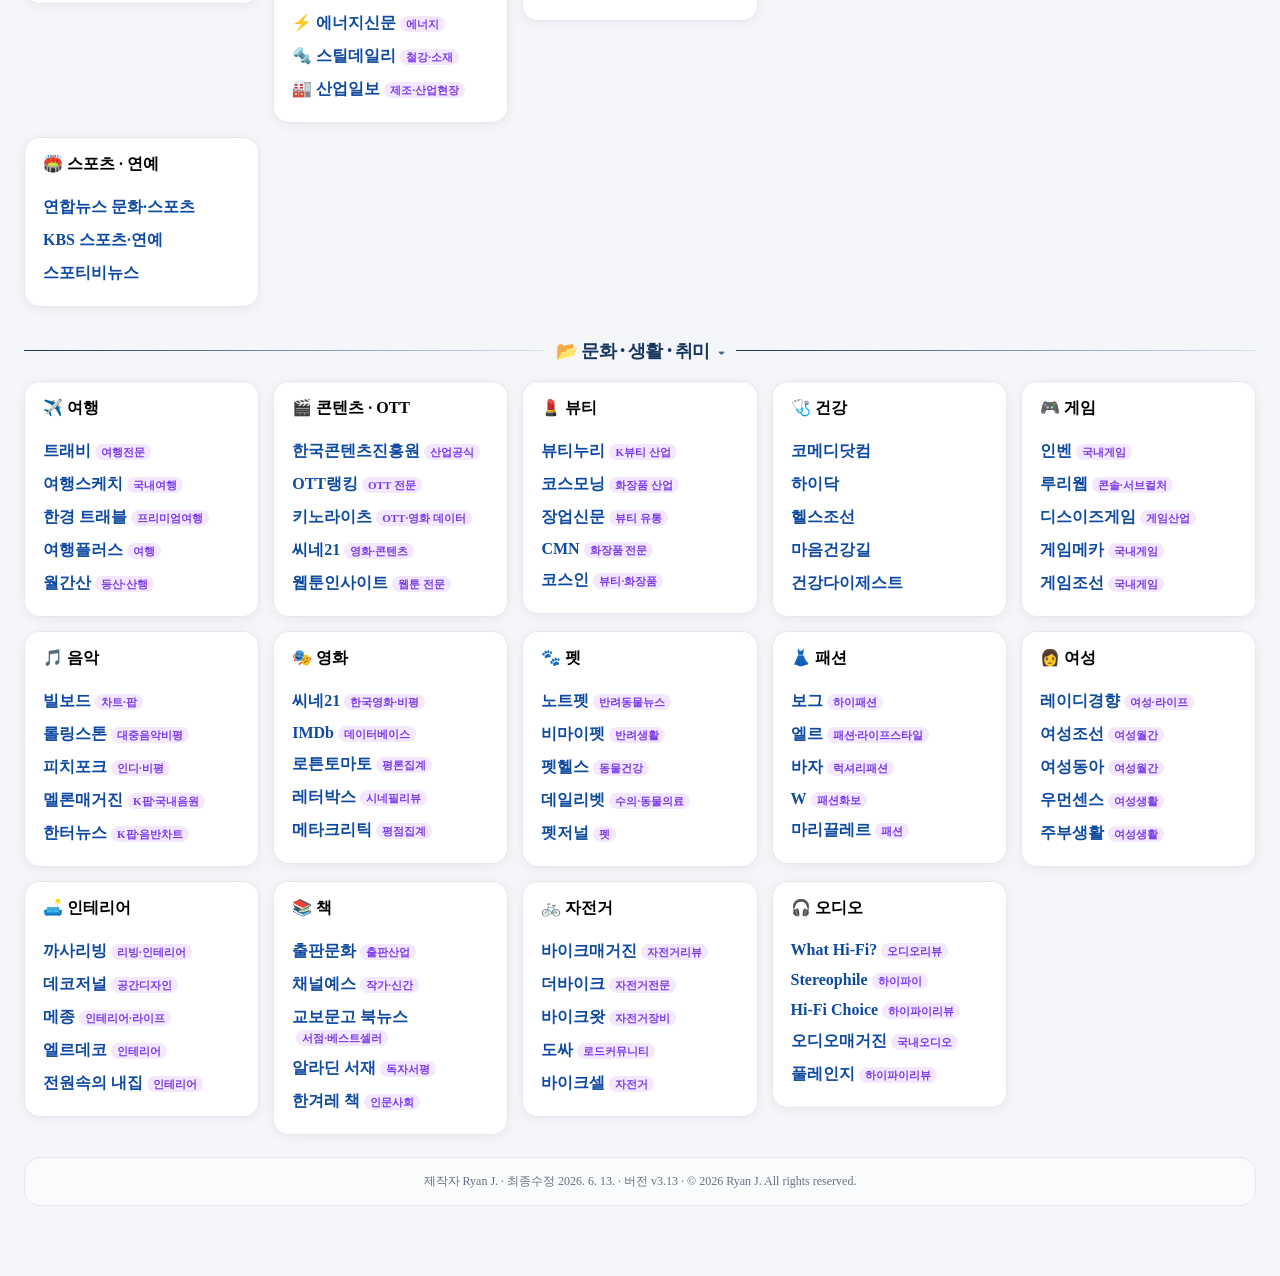
==== commit f4c670a4: "index.html 업데이트" ====
--- a/ryhome/news/index.html
+++ b/ryhome/news/index.html
@@ -1179,7 +1179,7 @@
 const breakingData = [["네이버속보","https://news.naver.com/main/list.naver?mode=LSD&mid=sec&sid1=001"],["연합뉴스[긴급]","https://www.yna.co.kr/theme/breaknews-history"],["연합뉴스[최신]","https://www.yna.co.kr/news"]];
 // Home v3.9: portal/breaking moved under main news
 newsData.splice(1,0,{cat:'포털뉴스',links:portalData},{cat:'속보',links:breakingData});
-const newsEmoji = {"방송뉴스":"📺","일간지(보수)":"🏛️","일간지(중도)":"⚖️","일간지(진보)":"🌱","주간지":"📆","월간지":"🗓️","지역뉴스(남동)":"🧭","지역뉴스(남서)":"🧭","지역뉴스(중부)":"🧭","여론뉴스":"📊","법뉴스":"⚖️","종교뉴스":"🛐","미국잡지":"☕️","미국뉴스(보수)":"🦅","미국뉴스(중도)":"⚖️","미국뉴스(진보)":"🗽","영국뉴스(일반)":"💂","일본뉴스":"🏯","중국뉴스":"🐼","독일뉴스":"🏰","프랑스뉴스":"⚜️","러시아뉴스":"🪆","북한뉴스":"🧭","한인뉴스":"🌏","미국경제뉴스":"🌎","유럽경제뉴스":"🌍","아시아경제뉴스":"🌏","한국경제뉴스":"💰","증시 · 투자뉴스":"📈","경제전문주간지":"💼","부동산·세금·코인뉴스":"🏦","IT·AI뉴스":"🤖","산업뉴스":"🏭","과학뉴스":"🔬","환경 · 기후뉴스":"🌱","농업뉴스":"🌾","스포츠·연예뉴스":"🏟️","여행뉴스":"✈️","콘텐츠·OTT뉴스":"🎬","뷰티뉴스":"💄","건강뉴스":"🩺","게임뉴스":"🎮","음악뉴스":"🎵","영화뉴스":"🎭","펫뉴스":"🐾","패션뉴스":"👗","여성뉴스":"👩","인테리어뉴스":"🛋️","책뉴스":"📚","자전거뉴스":"🚲","오디오뉴스":"🎧","속보":"⚡","포털뉴스":"🌐","근동지역뉴스":"🕌","동남아시아권뉴스":"🪷"};
+  const newsEmoji = {"방송뉴스":"📺","일간지(보수)":"🏛️","일간지(중도)":"⚖️","일간지(진보)":"🌱","주간지":"📆","월간지":"🗓️","지역뉴스(남동)":"🧭","지역뉴스(남서)":"🧭","지역뉴스(중부)":"🧭","여론뉴스":"📊","법뉴스":"⚖️","종교뉴스":"🛐","미국잡지":"☕️","미국뉴스(보수)":"🦅","미국뉴스(중도)":"⚖️","미국뉴스(진보)":"🗽","영국뉴스(일반)":"💂","일본뉴스":"🏯","중국뉴스":"🐼","독일뉴스":"🏰","프랑스뉴스":"⚜️","러시아뉴스":"🪆","북한뉴스":"🧭","한인뉴스":"🌏","미국경제":"💵","유럽경제":"💶","아시아경제":"💴","한국경제":"🪎","증시 · 투자뉴스":"📈","경제전문주간지":"💼","부동산·세금·코인뉴스":"🏦","IT·AI뉴스":"🤖","산업뉴스":"🏭","과학뉴스":"🔬","환경 · 기후뉴스":"🌱","농업뉴스":"🌾","스포츠·연예뉴스":"🏟️","여행뉴스":"✈️","콘텐츠·OTT뉴스":"🎬","뷰티뉴스":"💄","건강뉴스":"🩺","게임뉴스":"🎮","음악뉴스":"🎵","영화뉴스":"🎭","펫뉴스":"🐾","패션뉴스":"👗","여성뉴스":"👩","인테리어뉴스":"🛋️","책뉴스":"📚","자전거뉴스":"🚲","오디오뉴스":"🎧","속보":"⚡","포털뉴스":"🌐","근동지역뉴스":"🕌","동남아시아권뉴스":"🪷"};
 const forumEmoji = {"대형 종합포럼":"💬","시사·정치 포럼":"🗳️","이슈·유머 포럼":"😄","여성·생활·팬덤 포럼":"👩","직장인포럼":"💼","연애포럼":"❤️","주식포럼":"📈","코인포럼":"🪙","부동산포럼":"🏠","핫딜포럼":"🏷️","뷰티포럼":"💄","게임포럼":"🎮","동물포럼":"🐾","컴퓨터포럼":"💻","요리포럼":"🍳","영화포럼":"🎬","음악포럼":"🎵","만화포럼":"💬","독서포럼":"📚","사진포럼":"📷","오디오포럼":"🎧","키덜트포럼":"🧸","연예포럼":"⭐","축구포럼":"⚽","야구포럼":"⚾","농구포럼":"🏀","골프포럼":"⛳","자동차포럼":"🚗","자전거포럼":"🚲","낚시포럼":"🎣"};
 const descriptions = {};
 const newsTree = document.getElementById('newsTree');
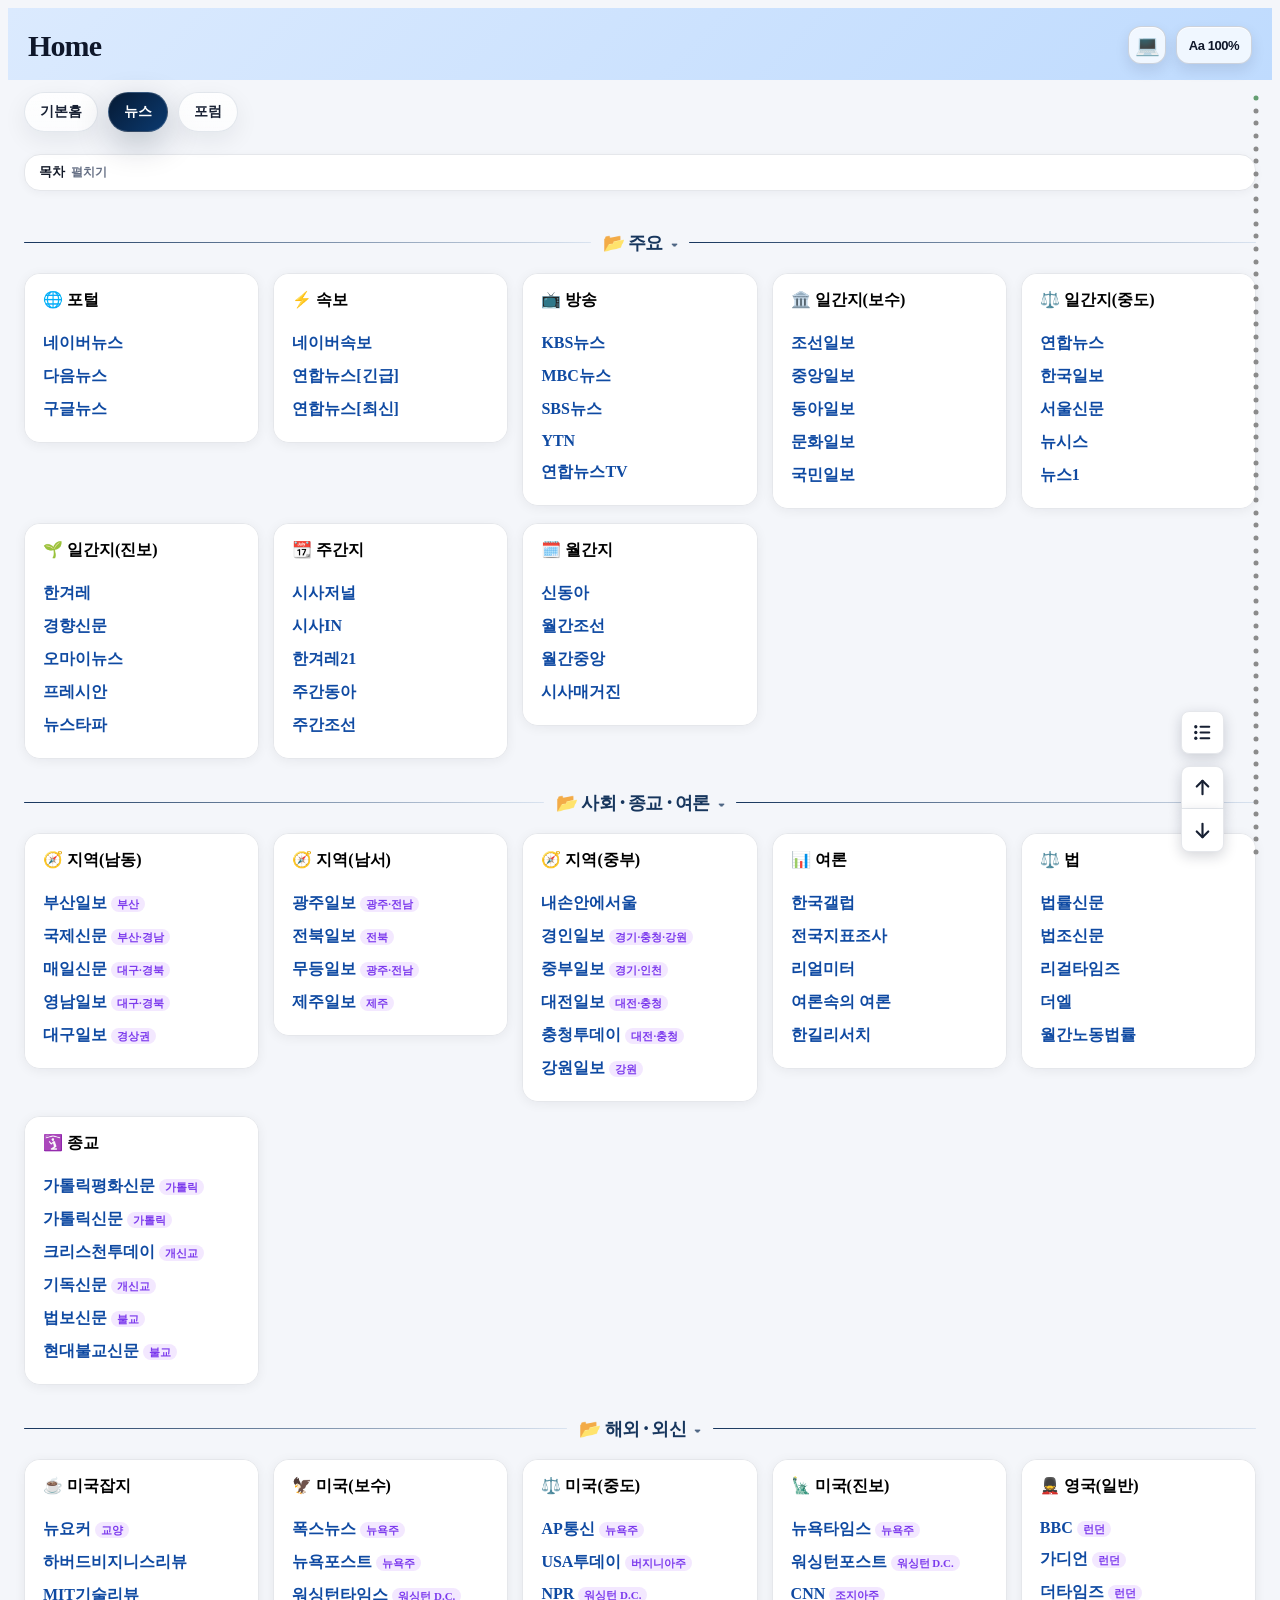
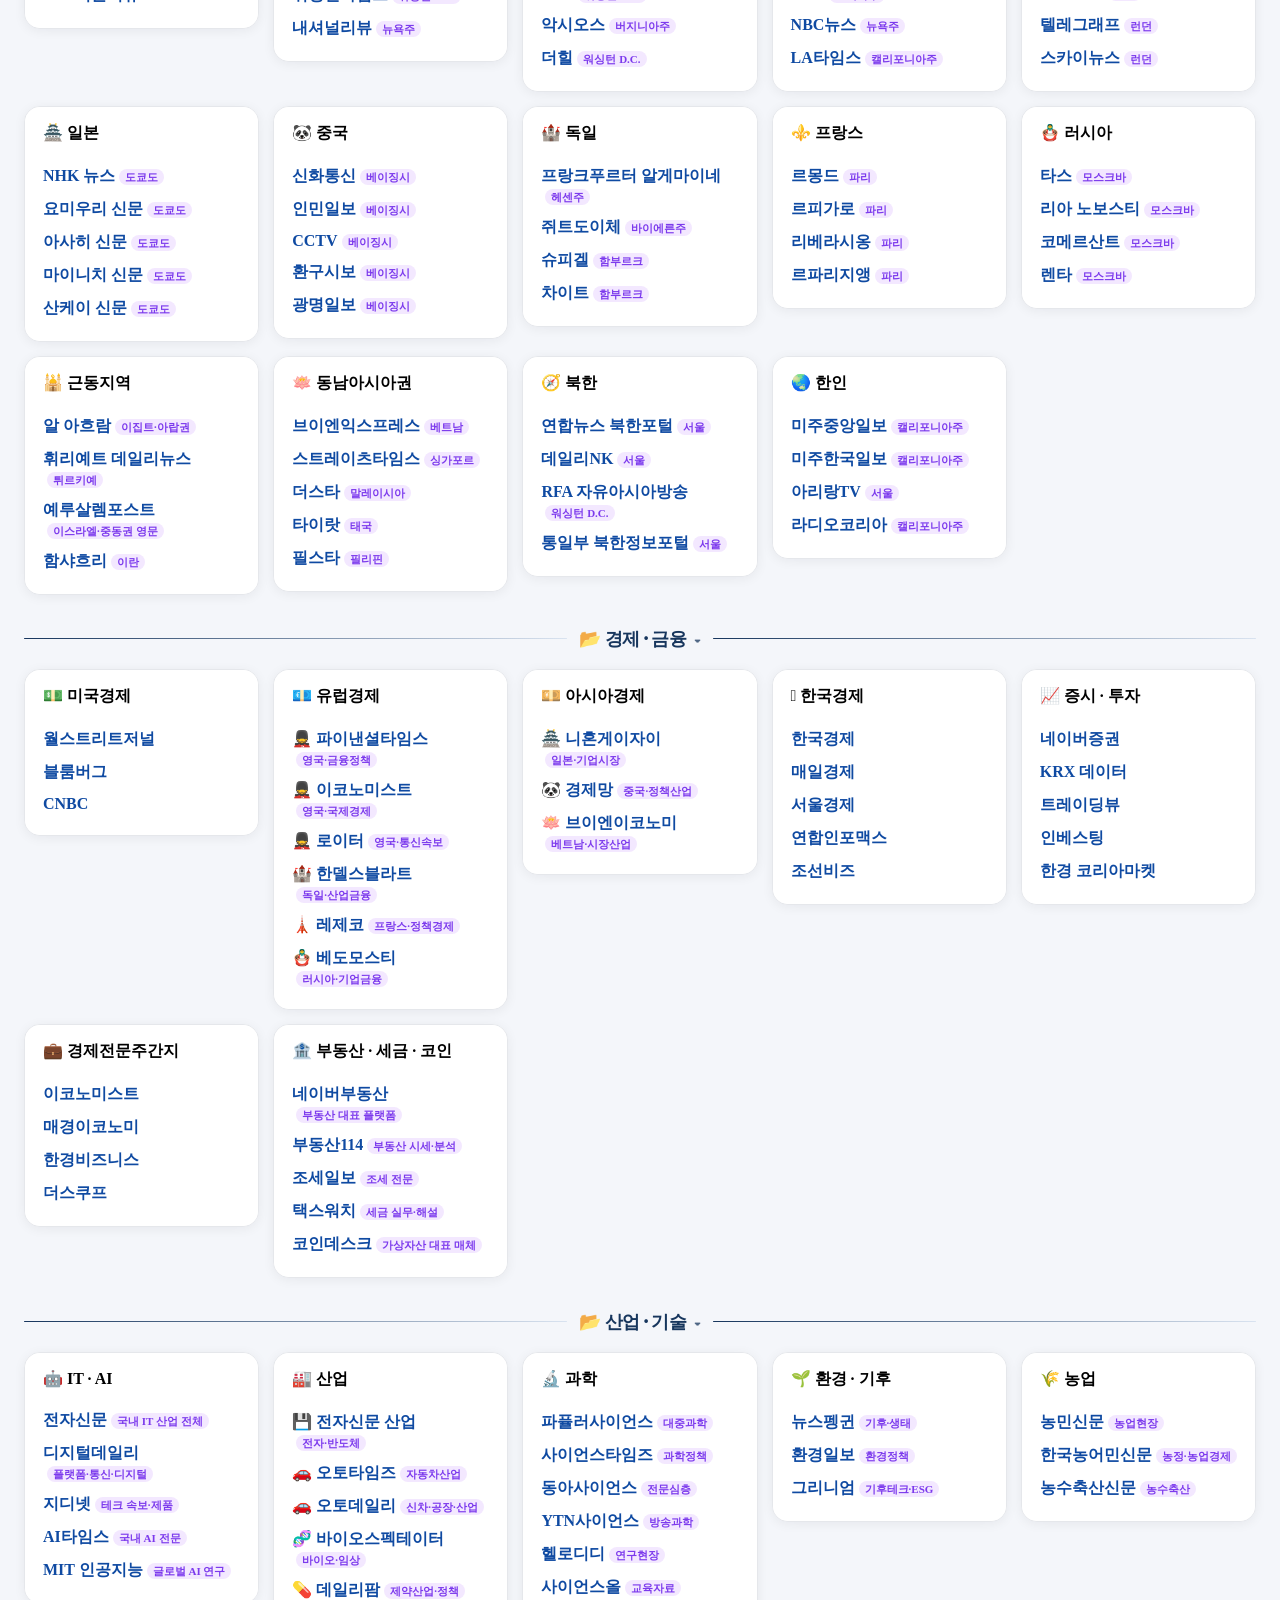
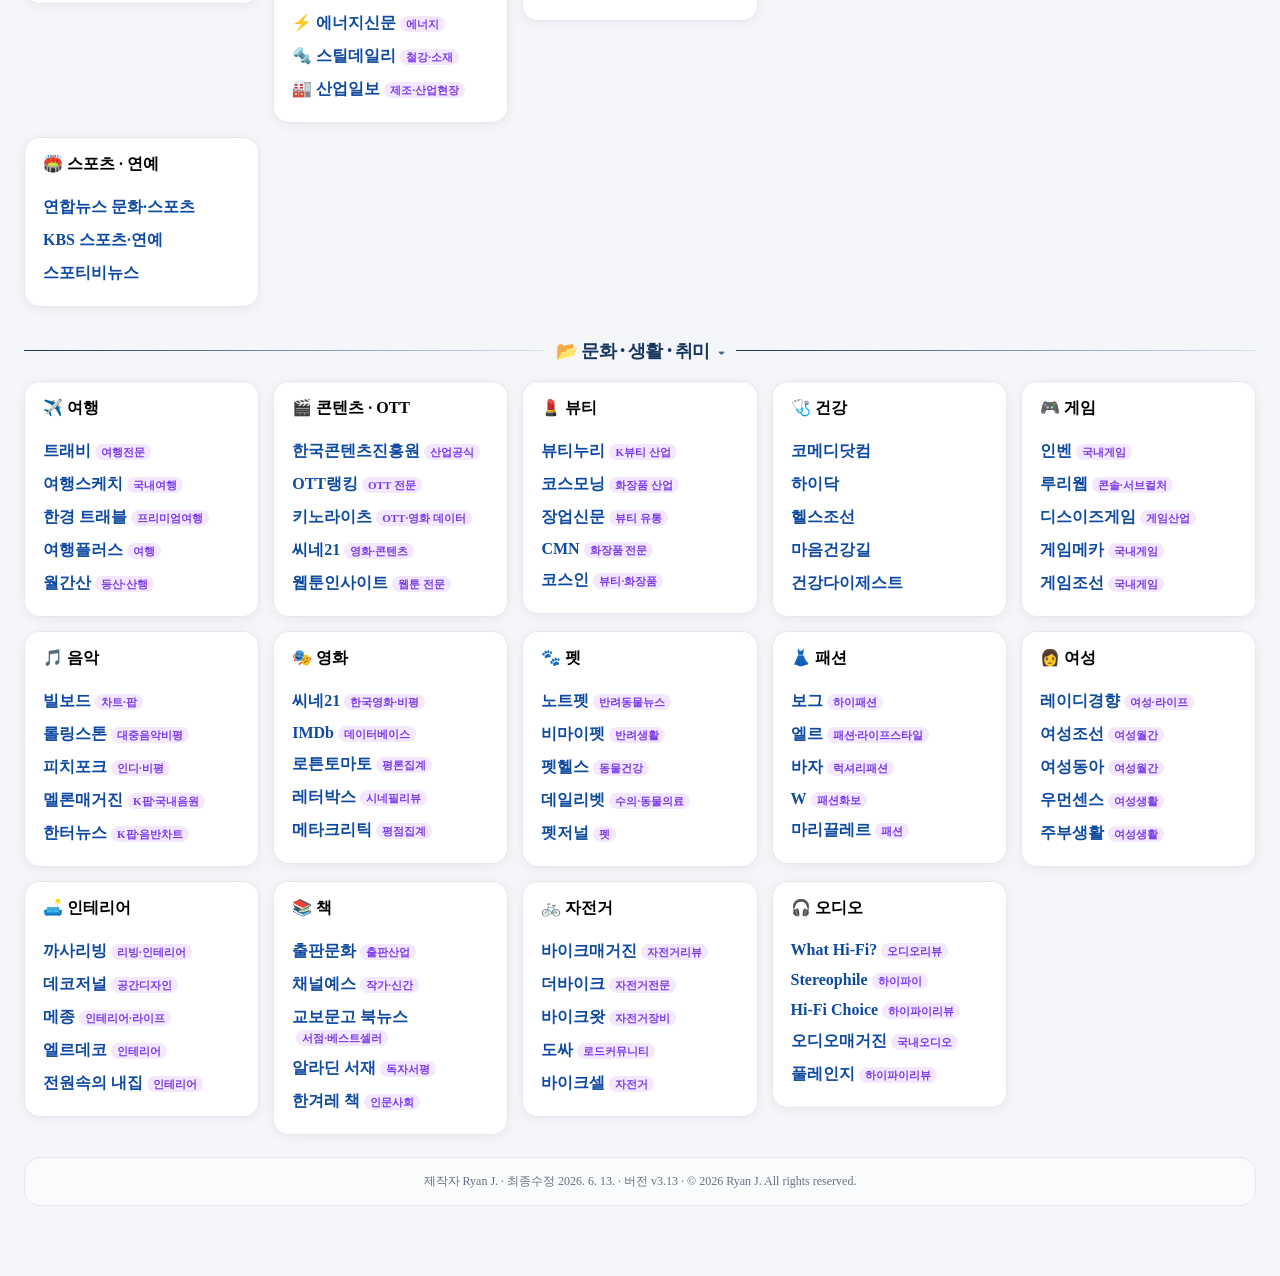
==== commit c7683462: "index.html 업데이트" ====
--- a/ryhome/news/index.html
+++ b/ryhome/news/index.html
@@ -1173,7 +1173,7 @@
     });
   }
 });
-const newsData = [{"type":"divider","title":"주요 뉴스"},{"cat":"방송뉴스","links":[["KBS뉴스","https://news.kbs.co.kr"],["MBC뉴스","https://imnews.imbc.com"],["SBS뉴스","https://news.sbs.co.kr"],["YTN","https://www.ytn.co.kr"],["연합뉴스TV","https://www.yonhapnewstv.co.kr"]]},{"cat":"일간지(보수)","links":[["조선일보","https://www.chosun.com"],["중앙일보","https://www.joongang.co.kr"],["동아일보","https://www.donga.com"],["문화일보","https://www.munhwa.com"],["국민일보","https://www.kmib.co.kr"]]},{"cat":"일간지(중도)","links":[["연합뉴스","https://www.yna.co.kr"],["한국일보","https://www.hankookilbo.com"],["서울신문","https://www.seoul.co.kr"],["뉴시스","https://www.newsis.com"],["뉴스1","https://www.news1.kr"]]},{"cat":"일간지(진보)","links":[["한겨레","https://www.hani.co.kr"],["경향신문","https://www.khan.co.kr"],["오마이뉴스","https://www.ohmynews.com"],["프레시안","https://www.pressian.com"],["뉴스타파","https://newstapa.org"]]},{"cat":"주간지","links":[["시사저널","https://www.sisajournal.com"],["시사IN","https://www.sisain.co.kr"],["한겨레21","https://h21.hani.co.kr"],["주간동아","https://weekly.donga.com"],["주간조선","https://weekly.chosun.com"]]},{"cat":"월간지","links":[["신동아","https://shindonga.donga.com"],["월간조선","https://monthly.chosun.com"],["월간중앙","https://www.m-joongang.com"],["시사매거진","https://www.sisamagazine.co.kr"]]},{"type":"divider","title":"사회·종교·여론"},{"cat":"지역뉴스(남동)","links":[["부산일보 - 부산","https://www.busan.com"],["국제신문 - 부산·경남","https://www.kookje.co.kr"],["매일신문 - 대구·경북","https://www.imaeil.com"],["영남일보 - 대구·경북","https://www.yeongnam.com"],["대구일보 - 경상권","https://www.idaegu.com"]]},{"cat":"지역뉴스(남서)","links":[["광주일보 - 광주·전남","https://www.kwangju.co.kr"],["전북일보 - 전북","https://www.jjan.kr"],["무등일보 - 광주·전남","https://www.mdilbo.com"],["제주일보 - 제주","https://www.jejunews.com"]]},{"cat":"지역뉴스(중부)","links":[["내손안에서울","https://mediahub.seoul.go.kr/news/newsMain.do"],["경인일보 - 경기·충청·강원","https://www.kyeongin.com"],["중부일보 - 경기·인천","https://www.joongboo.com"],["대전일보 - 대전·충청","https://www.daejonilbo.com"],["충청투데이 - 대전·충청","https://www.cctoday.co.kr"],["강원일보 - 강원","https://www.kwnews.co.kr"]]},{"cat":"여론뉴스","links":[["한국갤럽","https://www.gallup.co.kr"],["전국지표조사","https://nbsurvey.kr"],["리얼미터","https://www.realmeter.net"],["여론속의 여론","https://hrcopinion.co.kr"],["한길리서치","https://hgr1993.com"]]},{"cat":"법뉴스","links":[["법률신문","https://www.lawtimes.co.kr"],["법조신문","https://news.koreanbar.or.kr"],["리걸타임즈","https://www.legaltimes.co.kr"],["더엘","https://thel.mt.co.kr"],["월간노동법률","https://www.worklaw.co.kr"]]},{"cat":"종교뉴스","links":[["가톨릭평화신문 - 가톨릭","https://www.cpbc.co.kr"],["가톨릭신문 - 가톨릭","https://www.catholictimes.org"],["크리스천투데이 - 개신교","https://www.christiantoday.co.kr"],["기독신문 - 개신교","https://www.kidok.com"],["법보신문 - 불교","https://www.beopbo.com"],["현대불교신문 - 불교","https://www.hyunbulnews.com"]]},{"type":"divider","title":"해외·외신"},{"cat":"미국잡지","links":[["뉴요커 - 교양","https://www.newyorker.com/"],["하버드비지니스리뷰","https://hbr.org/"],["MIT기술리뷰","https://www.technologyreview.com/"]]},{"cat":"미국뉴스(보수)","links":[["폭스뉴스 - 뉴욕주","https://www.foxnews.com"],["뉴욕포스트 - 뉴욕주","https://nypost.com"],["워싱턴타임스 - 워싱턴 D.C.","https://www.washingtontimes.com"],["내셔널리뷰 - 뉴욕주","https://www.nationalreview.com"]]},{"cat":"미국뉴스(중도)","links":[["AP통신 - 뉴욕주","https://apnews.com"],["USA투데이 - 버지니아주","https://www.usatoday.com"],["NPR - 워싱턴 D.C.","https://www.npr.org"],["악시오스 - 버지니아주","https://www.axios.com"],["더힐 - 워싱턴 D.C.","https://thehill.com"]]},{"cat":"미국뉴스(진보)","links":[["뉴욕타임스 - 뉴욕주","https://www.nytimes.com"],["워싱턴포스트 - 워싱턴 D.C.","https://www.washingtonpost.com"],["CNN - 조지아주","https://cnn.com"],["NBC뉴스 - 뉴욕주","https://www.nbcnews.com"],["LA타임스 - 캘리포니아주","https://www.latimes.com"]]},{"cat":"영국뉴스(일반)","links":[["BBC - 런던","https://www.bbc.com"],["가디언 - 런던","https://www.theguardian.com"],["더타임즈 - 런던","https://www.thetimes.co.uk"],["텔레그래프 - 런던","https://www.telegraph.co.uk"],["스카이뉴스 - 런던","https://news.sky.com"]]},{"cat":"일본뉴스","links":[["NHK 뉴스 - 도쿄도","https://www3.nhk.or.jp"],["요미우리 신문 - 도쿄도","https://www.yomiuri.co.jp"],["아사히 신문 - 도쿄도","https://www.asahi.com"],["마이니치 신문 - 도쿄도","https://mainichi.jp"],["산케이 신문 - 도쿄도","https://www.sankei.com"]]},{"cat":"중국뉴스","links":[["신화통신 - 베이징시","https://www.xinhuanet.com"],["인민일보 - 베이징시","https://www.people.cn"],["CCTV - 베이징시","https://www.cctv.com"],["환구시보 - 베이징시","https://www.huanqiu.com"],["광명일보 - 베이징시","https://www.gmw.cn"]]},{"cat":"독일뉴스","links":[["프랑크푸르터 알게마이네 - 헤센주","https://www.faz.net"],["쥐트도이체 - 바이에른주","https://www.sueddeutsche.de"],["슈피겔 - 함부르크","https://www.spiegel.de"],["차이트 - 함부르크","https://www.zeit.de"]]},{"cat":"프랑스뉴스","links":[["르몽드 - 파리","https://www.lemonde.fr"],["르피가로 - 파리","https://www.lefigaro.fr"],["리베라시옹 - 파리","https://www.liberation.fr"],["르파리지앵 - 파리","https://www.leparisien.fr"]]},{"cat":"러시아뉴스","links":[["타스 - 모스크바","https://tass.com"],["리아 노보스티 - 모스크바","https://ria.ru"],["코메르산트 - 모스크바","https://www.kommersant.ru"],["렌타 - 모스크바","https://lenta.ru"]]},{"cat":"근동지역뉴스","links":[["알 아흐람 - 이집트·아랍권","https://english.ahram.org.eg"],["휘리예트 데일리뉴스 - 튀르키예","https://www.hurriyetdailynews.com"],["예루살렘포스트 - 이스라엘·중동권 영문","https://www.jpost.com"],["함샤흐리 - 이란","https://www.hamshahrionline.ir"]]},{"cat":"동남아시아권뉴스","links":[["브이엔익스프레스 - 베트남","https://vnexpress.net"],["스트레이츠타임스 - 싱가포르","https://www.straitstimes.com"],["더스타 - 말레이시아","https://www.thestar.com.my"],["타이랏 - 태국","https://www.thairath.co.th"],["필스타 - 필리핀","https://www.philstar.com"]]},{"cat":"북한뉴스","links":[["연합뉴스 북한포털 - 서울","https://www.yna.co.kr"],["데일리NK - 서울","https://www.dailynk.com"],["RFA 자유아시아방송 - 워싱턴 D.C.","https://www.rfa.org"],["통일부 북한정보포털 - 서울","https://nkinfo.unikorea.go.kr"]]},{"cat":"한인뉴스","links":[["미주중앙일보 - 캘리포니아주","https://www.koreadaily.com"],["미주한국일보 - 캘리포니아주","https://www.koreatimes.com"],["아리랑TV - 서울","https://www.arirang.com"],["라디오코리아 - 캘리포니아주","https://radiokorea.com"]]},{"type":"divider","title":"경제·금융"},{"cat":"미국경제뉴스","links":[["월스트리트저널","https://www.wsj.com"],["블룸버그","https://www.bloomberg.com"],["CNBC","https://www.cnbc.com"]]},{"cat":"유럽경제뉴스","links":[["💂 파이낸셜타임스 - 영국·금융정책","https://www.ft.com"],["💂 이코노미스트 - 영국·국제경제","https://www.economist.com"],["💂 로이터 - 영국·통신속보","https://www.reuters.com"],["🏰 한델스블라트 - 독일·산업금융","https://www.handelsblatt.com"],["🗼 레제코 - 프랑스·정책경제","https://www.lesechos.fr"],["🪆 베도모스티 - 러시아·기업금융","https://www.vedomosti.ru"]]},{"cat":"아시아경제뉴스","links":[["🏯 니혼게이자이 - 일본·기업시장","https://www.nikkei.com"],["🐼 경제망 - 중국·정책산업","https://www.ce.cn"],["🪷 브이엔이코노미 - 베트남·시장산업","https://vneconomy.vn"]]},{"cat":"한국경제뉴스","links":[["한국경제","https://www.hankyung.com"],["매일경제","https://www.mk.co.kr"],["서울경제","https://www.sedaily.com"],["연합인포맥스","https://news.einfomax.co.kr"],["조선비즈","https://biz.chosun.com"]]},{"cat":"증시 · 투자뉴스","links":[["네이버증권","https://finance.naver.com"],["KRX 데이터","https://data.krx.co.kr"],["트레이딩뷰","https://kr.tradingview.com"],["인베스팅","https://kr.investing.com"],["한경 코리아마켓","https://markets.hankyung.com"]]},{"cat":"경제전문주간지","links":[["이코노미스트","https://economist.co.kr"],["매경이코노미","https://www.mk.co.kr/economy"],["한경비즈니스","https://magazine.hankyung.com/business"],["더스쿠프","https://www.thescoop.co.kr"]]},{"cat":"부동산·세금·코인뉴스","links":[["네이버부동산 - 부동산 대표 플랫폼","https://land.naver.com"],["부동산114 - 부동산 시세·분석","https://www.r114.com"],["조세일보 - 조세 전문","https://www.joseilbo.com"],["택스워치 - 세금 실무·해설","https://www.taxwatch.co.kr"],["코인데스크 - 가상자산 대표 매체","https://www.coindesk.com"]]},{"type":"divider","title":"산업·기술"},{"cat":"IT·AI뉴스","links":[["전자신문 - 국내 IT 산업 전체","https://www.etnews.com"],["디지털데일리 - 플랫폼·통신·디지털","https://www.ddaily.co.kr"],["지디넷 - 테크 속보·제품","https://zdnet.co.kr"],["AI타임스 - 국내 AI 전문","https://www.aitimes.com"],["MIT 인공지능 - 글로벌 AI 연구","https://news.mit.edu"]]},{"cat":"산업뉴스","links":[["💾 전자신문 산업 - 전자·반도체","https://www.etnews.com"],["🚗 오토타임즈 - 자동차산업","https://autotimes.co.kr"],["🚗 오토데일리 - 신차·공장·산업","https://www.autodaily.co.kr"],["🧬 바이오스펙테이터 - 바이오·임상","https://www.biospectator.com"],["💊 데일리팜 - 제약산업·정책","https://www.dailypharm.com"],["⚡ 에너지신문 - 에너지","https://www.energy-news.co.kr"],["🔩 스틸데일리 - 철강·소재","https://www.steeldaily.co.kr"],["🏭 산업일보 - 제조·산업현장","https://www.kidd.co.kr"]]},{"cat":"과학뉴스","links":[["파퓰러사이언스 - 대중과학","https://www.popsci.co.kr"],["사이언스타임즈 - 과학정책","https://www.sciencetimes.co.kr"],["동아사이언스 - 전문심층","https://www.dongascience.com"],["YTN사이언스 - 방송과학","https://science.ytn.co.kr"],["헬로디디 - 연구현장","https://www.hellodd.com"],["사이언스올 - 교육자료","https://www.scienceall.com"]]},{"cat":"환경 · 기후뉴스","links":[["뉴스펭귄 - 기후·생태","https://www.newspenguin.com"],["환경일보 - 환경정책","https://www.hkbs.co.kr"],["그리니엄 - 기후테크·ESG","https://greenium.kr"]]},{"cat":"농업뉴스","links":[["농민신문 - 농업현장","https://www.nongmin.com"],["한국농어민신문 - 농정·농업경제","https://www.agrinet.co.kr"],["농수축산신문 - 농수축산","https://www.aflnews.co.kr"]]},{"cat":"스포츠·연예뉴스","links":[["연합뉴스 문화·스포츠","https://www.yna.co.kr"],["KBS 스포츠·연예","https://news.kbs.co.kr"],["스포티비뉴스","https://www.spotvnews.co.kr"]]},{"type":"divider","title":"문화·생활·취미"},{"cat":"여행뉴스","links":[["트래비 - 여행전문","https://www.travie.com"],["여행스케치 - 국내여행","https://www.ktsketch.co.kr"],["한경 트래블 - 프리미엄여행","https://www.hankyung.com"],["여행플러스 - 여행","https://tripplus.co.kr"],["월간산 - 등산·산행","https://san.chosun.com"]]},{"cat":"콘텐츠·OTT뉴스","links":[["한국콘텐츠진흥원 - 산업공식","https://www.kocca.kr"],["OTT랭킹 - OTT 전문","https://www.ott-ranking.com"],["키노라이츠 - OTT·영화 데이터","https://m.kinolights.com"],["씨네21 - 영화·콘텐츠","https://www.cine21.com"],["웹툰인사이트 - 웹툰 전문","https://www.webtooninsight.co.kr"]]},{"cat":"뷰티뉴스","links":[["뷰티누리 - K뷰티 산업","https://www.beautynury.com"],["코스모닝 - 화장품 산업","https://www.cosmorning.com"],["장업신문 - 뷰티 유통","https://www.jangup.com"],["CMN - 화장품 전문","https://www.cmn.co.kr"],["코스인 - 뷰티·화장품","https://www.cosinkorea.com"]]},{"cat":"건강뉴스","links":[["코메디닷컴","https://kormedi.com"],["하이닥","https://www.hidoc.co.kr"],["헬스조선","https://health.chosun.com"],["마음건강길","https://www.mindgil.com"],["건강다이제스트","https://www.ikunkang.com"]]},{"cat":"게임뉴스","links":[["인벤 - 국내게임","https://www.inven.co.kr"],["루리웹 - 콘솔·서브컬처","https://www.ruliweb.com"],["디스이즈게임 - 게임산업","https://www.thisisgame.com"],["게임메카 - 국내게임","https://www.gamemeca.com"],["게임조선 - 국내게임","https://m.gamechosun.co.kr"]]},{"cat":"음악뉴스","links":[["빌보드 - 차트·팝","https://www.billboard.com"],["롤링스톤 - 대중음악비평","https://www.rollingstone.com"],["피치포크 - 인디·비평","https://pitchfork.com"],["멜론매거진 - K팝·국내음원","https://m2.melon.com"],["한터뉴스 - K팝·음반차트","https://www.hanteonews.com"]]},{"cat":"영화뉴스","links":[["씨네21 - 한국영화·비평","https://www.cine21.com"],["IMDb - 데이터베이스","https://www.imdb.com"],["로튼토마토 - 평론집계","https://www.rottentomatoes.com"],["레터박스 - 시네필리뷰","https://letterboxd.com"],["메타크리틱 - 평점집계","https://www.metacritic.com"]]},{"cat":"펫뉴스","links":[["노트펫 - 반려동물뉴스","https://www.notepet.co.kr"],["비마이펫 - 반려생활","https://mypetlife.co.kr"],["펫헬스 - 동물건강","https://www.pethealth.kr"],["데일리벳 - 수의·동물의료","https://www.dailyvet.co.kr"],["펫저널 - 펫","https://www.petjournal.co.kr"]]},{"cat":"패션뉴스","links":[["보그 - 하이패션","https://www.vogue.co.kr"],["엘르 - 패션·라이프스타일","https://www.elle.co.kr"],["바자 - 럭셔리패션","https://harpersbazaar.co.kr"],["W - 패션화보","https://www.wkorea.com"],["마리끌레르 - 패션","https://www.marieclairekorea.com"]]},{"cat":"여성뉴스","links":[["레이디경향 - 여성·라이프","https://lady.khan.co.kr"],["여성조선 - 여성월간","https://woman.chosun.com"],["여성동아 - 여성월간","https://woman.donga.com"],["우먼센스 - 여성생활","https://www.womansense.co.kr"],["주부생활 - 여성생활","https://ju-bu.co.kr"]]},{"cat":"인테리어뉴스","links":[["까사리빙 - 리빙·인테리어","https://casa.co.kr"],["데코저널 - 공간디자인","https://www.decojournal.co.kr"],["메종 - 인테리어·라이프","https://www.maisonkorea.com"],["엘르데코 - 인테리어","https://www.elle.co.kr"],["전원속의 내집 - 인테리어","https://uujj.co.kr"]]},{"cat":"책뉴스","links":[["출판문화 - 출판산업","https://www.kpipa.or.kr"],["채널예스 - 작가·신간","https://ch.yes24.com"],["교보문고 북뉴스 - 서점·베스트셀러","https://www.kyobobook.co.kr"],["알라딘 서재 - 독자서평","https://blog.aladin.co.kr"],["한겨레 책 - 인문사회","https://www.hani.co.kr"]]},{"cat":"자전거뉴스","links":[["바이크매거진 - 자전거리뷰","https://www.bikem.co.kr"],["더바이크 - 자전거전문","https://www.thebike.co.kr"],["바이크왓 - 자전거장비","https://www.bikewhat.com"],["도싸 - 로드커뮤니티","https://corearoadbike.com"],["바이크셀 - 자전거","https://www.bikesell.co.kr"]]},{"cat":"오디오뉴스","links":[["What Hi-Fi? - 오디오리뷰","https://www.whathifi.com"],["Stereophile - 하이파이","https://www.stereophile.com"],["Hi-Fi Choice - 하이파이리뷰","https://www.hifichoice.com"],["오디오매거진 - 국내오디오","https://www.audioht.co.kr"],["풀레인지 - 하이파이리뷰","https://www.fullrange.kr"]]}];
+const newsData = [{"type":"divider","title":"주요 뉴스"},{"cat":"방송뉴스","links":[["KBS뉴스","https://news.kbs.co.kr"],["MBC뉴스","https://imnews.imbc.com"],["SBS뉴스","https://news.sbs.co.kr"],["YTN","https://www.ytn.co.kr"],["연합뉴스TV","https://www.yonhapnewstv.co.kr"]]},{"cat":"일간지(보수)","links":[["조선일보","https://www.chosun.com"],["중앙일보","https://www.joongang.co.kr"],["동아일보","https://www.donga.com"],["문화일보","https://www.munhwa.com"],["국민일보","https://www.kmib.co.kr"]]},{"cat":"일간지(중도)","links":[["연합뉴스","https://www.yna.co.kr"],["한국일보","https://www.hankookilbo.com"],["서울신문","https://www.seoul.co.kr"],["뉴시스","https://www.newsis.com"],["뉴스1","https://www.news1.kr"]]},{"cat":"일간지(진보)","links":[["한겨레","https://www.hani.co.kr"],["경향신문","https://www.khan.co.kr"],["오마이뉴스","https://www.ohmynews.com"],["프레시안","https://www.pressian.com"],["뉴스타파","https://newstapa.org"]]},{"cat":"주간지","links":[["시사저널","https://www.sisajournal.com"],["시사IN","https://www.sisain.co.kr"],["한겨레21","https://h21.hani.co.kr"],["주간동아","https://weekly.donga.com"],["주간조선","https://weekly.chosun.com"]]},{"cat":"월간지","links":[["신동아","https://shindonga.donga.com"],["월간조선","https://monthly.chosun.com"],["월간중앙","https://www.m-joongang.com"],["시사매거진","https://www.sisamagazine.co.kr"]]},{"type":"divider","title":"사회·종교·여론"},{"cat":"지역뉴스(남동)","links":[["부산일보 - 부산","https://www.busan.com"],["국제신문 - 부산·경남","https://www.kookje.co.kr"],["매일신문 - 대구·경북","https://www.imaeil.com"],["영남일보 - 대구·경북","https://www.yeongnam.com"],["대구일보 - 경상권","https://www.idaegu.com"]]},{"cat":"지역뉴스(남서)","links":[["광주일보 - 광주·전남","https://www.kwangju.co.kr"],["전북일보 - 전북","https://www.jjan.kr"],["무등일보 - 광주·전남","https://www.mdilbo.com"],["제주일보 - 제주","https://www.jejunews.com"]]},{"cat":"지역뉴스(중부)","links":[["내손안에서울","https://mediahub.seoul.go.kr/news/newsMain.do"],["경인일보 - 경기·충청·강원","https://www.kyeongin.com"],["중부일보 - 경기·인천","https://www.joongboo.com"],["대전일보 - 대전·충청","https://www.daejonilbo.com"],["충청투데이 - 대전·충청","https://www.cctoday.co.kr"],["강원일보 - 강원","https://www.kwnews.co.kr"]]},{"cat":"여론뉴스","links":[["한국갤럽","https://www.gallup.co.kr"],["전국지표조사","https://nbsurvey.kr"],["리얼미터","https://www.realmeter.net"],["여론속의 여론","https://hrcopinion.co.kr"],["한길리서치","https://hgr1993.com"]]},{"cat":"법뉴스","links":[["법률신문","https://www.lawtimes.co.kr"],["법조신문","https://news.koreanbar.or.kr"],["리걸타임즈","https://www.legaltimes.co.kr"],["더엘","https://thel.mt.co.kr"],["월간노동법률","https://www.worklaw.co.kr"]]},{"cat":"종교뉴스","links":[["가톨릭평화신문 - 가톨릭","https://www.cpbc.co.kr"],["가톨릭신문 - 가톨릭","https://www.catholictimes.org"],["크리스천투데이 - 개신교","https://www.christiantoday.co.kr"],["기독신문 - 개신교","https://www.kidok.com"],["법보신문 - 불교","https://www.beopbo.com"],["현대불교신문 - 불교","https://www.hyunbulnews.com"]]},{"type":"divider","title":"해외·외신"},{"cat":"미국잡지","links":[["뉴요커 - 교양","https://www.newyorker.com/"],["하버드비지니스리뷰","https://hbr.org/"],["MIT기술리뷰","https://www.technologyreview.com/"]]},{"cat":"미국뉴스(보수)","links":[["폭스뉴스 - 뉴욕주","https://www.foxnews.com"],["뉴욕포스트 - 뉴욕주","https://nypost.com"],["워싱턴타임스 - 워싱턴 D.C.","https://www.washingtontimes.com"],["내셔널리뷰 - 뉴욕주","https://www.nationalreview.com"]]},{"cat":"미국뉴스(중도)","links":[["AP통신 - 뉴욕주","https://apnews.com"],["USA투데이 - 버지니아주","https://www.usatoday.com"],["NPR - 워싱턴 D.C.","https://www.npr.org"],["악시오스 - 버지니아주","https://www.axios.com"],["더힐 - 워싱턴 D.C.","https://thehill.com"]]},{"cat":"미국뉴스(진보)","links":[["뉴욕타임스 - 뉴욕주","https://www.nytimes.com"],["워싱턴포스트 - 워싱턴 D.C.","https://www.washingtonpost.com"],["CNN - 조지아주","https://cnn.com"],["NBC뉴스 - 뉴욕주","https://www.nbcnews.com"],["LA타임스 - 캘리포니아주","https://www.latimes.com"]]},{"cat":"영국뉴스(일반)","links":[["BBC - 런던","https://www.bbc.com"],["가디언 - 런던","https://www.theguardian.com"],["더타임즈 - 런던","https://www.thetimes.co.uk"],["텔레그래프 - 런던","https://www.telegraph.co.uk"],["스카이뉴스 - 런던","https://news.sky.com"]]},{"cat":"일본뉴스","links":[["NHK 뉴스 - 도쿄도","https://www3.nhk.or.jp"],["요미우리 신문 - 도쿄도","https://www.yomiuri.co.jp"],["아사히 신문 - 도쿄도","https://www.asahi.com"],["마이니치 신문 - 도쿄도","https://mainichi.jp"],["산케이 신문 - 도쿄도","https://www.sankei.com"]]},{"cat":"중국뉴스","links":[["신화통신 - 베이징시","https://www.xinhuanet.com"],["인민일보 - 베이징시","https://www.people.cn"],["CCTV - 베이징시","https://www.cctv.com"],["환구시보 - 베이징시","https://www.huanqiu.com"],["광명일보 - 베이징시","https://www.gmw.cn"]]},{"cat":"독일뉴스","links":[["프랑크푸르터 알게마이네 - 헤센주","https://www.faz.net"],["쥐트도이체 - 바이에른주","https://www.sueddeutsche.de"],["슈피겔 - 함부르크","https://www.spiegel.de"],["차이트 - 함부르크","https://www.zeit.de"]]},{"cat":"프랑스뉴스","links":[["르몽드 - 파리","https://www.lemonde.fr"],["르피가로 - 파리","https://www.lefigaro.fr"],["리베라시옹 - 파리","https://www.liberation.fr"],["르파리지앵 - 파리","https://www.leparisien.fr"]]},{"cat":"러시아뉴스","links":[["타스 - 모스크바","https://tass.com"],["리아 노보스티 - 모스크바","https://ria.ru"],["코메르산트 - 모스크바","https://www.kommersant.ru"],["렌타 - 모스크바","https://lenta.ru"]]},{"cat":"근동지역뉴스","links":[["알 아흐람 - 이집트·아랍권","https://english.ahram.org.eg"],["휘리예트 데일리뉴스 - 튀르키예","https://www.hurriyetdailynews.com"],["예루살렘포스트 - 이스라엘·중동권 영문","https://www.jpost.com"],["함샤흐리 - 이란","https://www.hamshahrionline.ir"]]},{"cat":"동남아시아권뉴스","links":[["브이엔익스프레스 - 베트남","https://vnexpress.net"],["스트레이츠타임스 - 싱가포르","https://www.straitstimes.com"],["더스타 - 말레이시아","https://www.thestar.com.my"],["타이랏 - 태국","https://www.thairath.co.th"],["필스타 - 필리핀","https://www.philstar.com"]]},{"cat":"북한뉴스","links":[["연합뉴스 북한포털 - 서울","https://www.yna.co.kr"],["데일리NK - 서울","https://www.dailynk.com"],["RFA 자유아시아방송 - 워싱턴 D.C.","https://www.rfa.org"],["통일부 북한정보포털 - 서울","https://nkinfo.unikorea.go.kr"]]},{"cat":"한인뉴스","links":[["미주중앙일보 - 캘리포니아주","https://www.koreadaily.com"],["미주한국일보 - 캘리포니아주","https://www.koreatimes.com"],["아리랑TV - 서울","https://www.arirang.com"],["라디오코리아 - 캘리포니아주","https://radiokorea.com"]]},{"type":"divider","title":"경제·금융"},{"cat":"미국경제","links":[["월스트리트저널","https://www.wsj.com"],["블룸버그","https://www.bloomberg.com"],["CNBC","https://www.cnbc.com"]]},{"cat":"유럽경제","links":[["💂 파이낸셜타임스 - 영국·금융정책","https://www.ft.com"],["💂 이코노미스트 - 영국·국제경제","https://www.economist.com"],["💂 로이터 - 영국·통신속보","https://www.reuters.com"],["🏰 한델스블라트 - 독일·산업금융","https://www.handelsblatt.com"],["🗼 레제코 - 프랑스·정책경제","https://www.lesechos.fr"],["🪆 베도모스티 - 러시아·기업금융","https://www.vedomosti.ru"]]},{"cat":"아시아경제","links":[["🏯 니혼게이자이 - 일본·기업시장","https://www.nikkei.com"],["🐼 경제망 - 중국·정책산업","https://www.ce.cn"],["🪷 브이엔이코노미 - 베트남·시장산업","https://vneconomy.vn"]]},{"cat":"한국경제","links":[["한국경제","https://www.hankyung.com"],["매일경제","https://www.mk.co.kr"],["서울경제","https://www.sedaily.com"],["연합인포맥스","https://news.einfomax.co.kr"],["조선비즈","https://biz.chosun.com"]]},{"cat":"증시 · 투자뉴스","links":[["네이버증권","https://finance.naver.com"],["KRX 데이터","https://data.krx.co.kr"],["트레이딩뷰","https://kr.tradingview.com"],["인베스팅","https://kr.investing.com"],["한경 코리아마켓","https://markets.hankyung.com"]]},{"cat":"경제전문주간지","links":[["이코노미스트","https://economist.co.kr"],["매경이코노미","https://www.mk.co.kr/economy"],["한경비즈니스","https://magazine.hankyung.com/business"],["더스쿠프","https://www.thescoop.co.kr"]]},{"cat":"부동산·세금·코인뉴스","links":[["네이버부동산 - 부동산 대표 플랫폼","https://land.naver.com"],["부동산114 - 부동산 시세·분석","https://www.r114.com"],["조세일보 - 조세 전문","https://www.joseilbo.com"],["택스워치 - 세금 실무·해설","https://www.taxwatch.co.kr"],["코인데스크 - 가상자산 대표 매체","https://www.coindesk.com"]]},{"type":"divider","title":"산업·기술"},{"cat":"IT·AI뉴스","links":[["전자신문 - 국내 IT 산업 전체","https://www.etnews.com"],["디지털데일리 - 플랫폼·통신·디지털","https://www.ddaily.co.kr"],["지디넷 - 테크 속보·제품","https://zdnet.co.kr"],["AI타임스 - 국내 AI 전문","https://www.aitimes.com"],["MIT 인공지능 - 글로벌 AI 연구","https://news.mit.edu"]]},{"cat":"산업뉴스","links":[["💾 전자신문 산업 - 전자·반도체","https://www.etnews.com"],["🚗 오토타임즈 - 자동차산업","https://autotimes.co.kr"],["🚗 오토데일리 - 신차·공장·산업","https://www.autodaily.co.kr"],["🧬 바이오스펙테이터 - 바이오·임상","https://www.biospectator.com"],["💊 데일리팜 - 제약산업·정책","https://www.dailypharm.com"],["⚡ 에너지신문 - 에너지","https://www.energy-news.co.kr"],["🔩 스틸데일리 - 철강·소재","https://www.steeldaily.co.kr"],["🏭 산업일보 - 제조·산업현장","https://www.kidd.co.kr"]]},{"cat":"과학뉴스","links":[["파퓰러사이언스 - 대중과학","https://www.popsci.co.kr"],["사이언스타임즈 - 과학정책","https://www.sciencetimes.co.kr"],["동아사이언스 - 전문심층","https://www.dongascience.com"],["YTN사이언스 - 방송과학","https://science.ytn.co.kr"],["헬로디디 - 연구현장","https://www.hellodd.com"],["사이언스올 - 교육자료","https://www.scienceall.com"]]},{"cat":"환경 · 기후뉴스","links":[["뉴스펭귄 - 기후·생태","https://www.newspenguin.com"],["환경일보 - 환경정책","https://www.hkbs.co.kr"],["그리니엄 - 기후테크·ESG","https://greenium.kr"]]},{"cat":"농업뉴스","links":[["농민신문 - 농업현장","https://www.nongmin.com"],["한국농어민신문 - 농정·농업경제","https://www.agrinet.co.kr"],["농수축산신문 - 농수축산","https://www.aflnews.co.kr"]]},{"cat":"스포츠·연예뉴스","links":[["연합뉴스 문화·스포츠","https://www.yna.co.kr"],["KBS 스포츠·연예","https://news.kbs.co.kr"],["스포티비뉴스","https://www.spotvnews.co.kr"]]},{"type":"divider","title":"문화·생활·취미"},{"cat":"여행뉴스","links":[["트래비 - 여행전문","https://www.travie.com"],["여행스케치 - 국내여행","https://www.ktsketch.co.kr"],["한경 트래블 - 프리미엄여행","https://www.hankyung.com"],["여행플러스 - 여행","https://tripplus.co.kr"],["월간산 - 등산·산행","https://san.chosun.com"]]},{"cat":"콘텐츠·OTT뉴스","links":[["한국콘텐츠진흥원 - 산업공식","https://www.kocca.kr"],["OTT랭킹 - OTT 전문","https://www.ott-ranking.com"],["키노라이츠 - OTT·영화 데이터","https://m.kinolights.com"],["씨네21 - 영화·콘텐츠","https://www.cine21.com"],["웹툰인사이트 - 웹툰 전문","https://www.webtooninsight.co.kr"]]},{"cat":"뷰티뉴스","links":[["뷰티누리 - K뷰티 산업","https://www.beautynury.com"],["코스모닝 - 화장품 산업","https://www.cosmorning.com"],["장업신문 - 뷰티 유통","https://www.jangup.com"],["CMN - 화장품 전문","https://www.cmn.co.kr"],["코스인 - 뷰티·화장품","https://www.cosinkorea.com"]]},{"cat":"건강뉴스","links":[["코메디닷컴","https://kormedi.com"],["하이닥","https://www.hidoc.co.kr"],["헬스조선","https://health.chosun.com"],["마음건강길","https://www.mindgil.com"],["건강다이제스트","https://www.ikunkang.com"]]},{"cat":"게임뉴스","links":[["인벤 - 국내게임","https://www.inven.co.kr"],["루리웹 - 콘솔·서브컬처","https://www.ruliweb.com"],["디스이즈게임 - 게임산업","https://www.thisisgame.com"],["게임메카 - 국내게임","https://www.gamemeca.com"],["게임조선 - 국내게임","https://m.gamechosun.co.kr"]]},{"cat":"음악뉴스","links":[["빌보드 - 차트·팝","https://www.billboard.com"],["롤링스톤 - 대중음악비평","https://www.rollingstone.com"],["피치포크 - 인디·비평","https://pitchfork.com"],["멜론매거진 - K팝·국내음원","https://m2.melon.com"],["한터뉴스 - K팝·음반차트","https://www.hanteonews.com"]]},{"cat":"영화뉴스","links":[["씨네21 - 한국영화·비평","https://www.cine21.com"],["IMDb - 데이터베이스","https://www.imdb.com"],["로튼토마토 - 평론집계","https://www.rottentomatoes.com"],["레터박스 - 시네필리뷰","https://letterboxd.com"],["메타크리틱 - 평점집계","https://www.metacritic.com"]]},{"cat":"펫뉴스","links":[["노트펫 - 반려동물뉴스","https://www.notepet.co.kr"],["비마이펫 - 반려생활","https://mypetlife.co.kr"],["펫헬스 - 동물건강","https://www.pethealth.kr"],["데일리벳 - 수의·동물의료","https://www.dailyvet.co.kr"],["펫저널 - 펫","https://www.petjournal.co.kr"]]},{"cat":"패션뉴스","links":[["보그 - 하이패션","https://www.vogue.co.kr"],["엘르 - 패션·라이프스타일","https://www.elle.co.kr"],["바자 - 럭셔리패션","https://harpersbazaar.co.kr"],["W - 패션화보","https://www.wkorea.com"],["마리끌레르 - 패션","https://www.marieclairekorea.com"]]},{"cat":"여성뉴스","links":[["레이디경향 - 여성·라이프","https://lady.khan.co.kr"],["여성조선 - 여성월간","https://woman.chosun.com"],["여성동아 - 여성월간","https://woman.donga.com"],["우먼센스 - 여성생활","https://www.womansense.co.kr"],["주부생활 - 여성생활","https://ju-bu.co.kr"]]},{"cat":"인테리어뉴스","links":[["까사리빙 - 리빙·인테리어","https://casa.co.kr"],["데코저널 - 공간디자인","https://www.decojournal.co.kr"],["메종 - 인테리어·라이프","https://www.maisonkorea.com"],["엘르데코 - 인테리어","https://www.elle.co.kr"],["전원속의 내집 - 인테리어","https://uujj.co.kr"]]},{"cat":"책뉴스","links":[["출판문화 - 출판산업","https://www.kpipa.or.kr"],["채널예스 - 작가·신간","https://ch.yes24.com"],["교보문고 북뉴스 - 서점·베스트셀러","https://www.kyobobook.co.kr"],["알라딘 서재 - 독자서평","https://blog.aladin.co.kr"],["한겨레 책 - 인문사회","https://www.hani.co.kr"]]},{"cat":"자전거뉴스","links":[["바이크매거진 - 자전거리뷰","https://www.bikem.co.kr"],["더바이크 - 자전거전문","https://www.thebike.co.kr"],["바이크왓 - 자전거장비","https://www.bikewhat.com"],["도싸 - 로드커뮤니티","https://corearoadbike.com"],["바이크셀 - 자전거","https://www.bikesell.co.kr"]]},{"cat":"오디오뉴스","links":[["What Hi-Fi? - 오디오리뷰","https://www.whathifi.com"],["Stereophile - 하이파이","https://www.stereophile.com"],["Hi-Fi Choice - 하이파이리뷰","https://www.hifichoice.com"],["오디오매거진 - 국내오디오","https://www.audioht.co.kr"],["풀레인지 - 하이파이리뷰","https://www.fullrange.kr"]]}];
 const forumData = [{"type":"divider","title":"주요 포럼"},{"cat":"대형 종합포럼","links":[["디시인사이드 - 익명·갤러리형·대형","https://www.dcinside.com"],["클리앙 - IT·시사토론·진보성향","https://www.clien.net"]]},{"cat":"시사·정치 포럼","links":[["딴지일보 - 진보·시사토론","https://www.ddanzi.com"],["다모앙 - 시사·클리앙 대체권","https://damoang.net"],["오늘의유머 - 진보·유머·시사","https://www.todayhumor.co.kr"],["잇싸 - 진보·정치커뮤니티","https://itssa.co.kr"],["일베 - 극우·익명·정치이슈","https://www.ilbe.com"]]},{"cat":"이슈·유머 포럼","links":[["개드립 - 유머·남초이슈","https://www.dogdrip.net"],["웃긴대학 - 장수 유머 커뮤니티","https://humoruniv.com"],["와이고수 - 게임·남초·유머","https://www.ygosu.com"],["AAGAG - 유머 모음","https://aagag.com"]]},{"cat":"직장인포럼","links":[["블라인드 - 직장인·익명","https://www.teamblind.com"],["리멤버 - 커리어·네트워크","https://community.rememberapp.co.kr"],["링커리어 - 대학생·취업","https://community.linkareer.com"],["코멘토 - 취업멘토링","https://comento.kr"],["라운지 - 직장인 대화","https://www.lounges.co.kr"]]},{"cat":"연애포럼","links":[["인스티즈 사랑방","https://www.instiz.net"],["네이트판 지금은 연애중","https://m.pann.nate.com"],["네이트판 남편vs아내","https://m.pann.nate.com"],["블라인드 썸","https://www.teamblind.com"],["펨코 연애상담","https://www.fmkorea.com"]]},{"cat":"여성·생활·팬덤 포럼","links":[["디미토리 - 여초·생활형","https://www.dmitory.com"],["스레딕 - 익명·관계·생활","https://thredic.com"]]},{"type":"divider","title":"경제포럼"},{"cat":"주식포럼","links":[["네이버 종목토론방 - 포털·종목별대형","https://finance.naver.com/item/board.naver"],["다음 주식토론방 - 포털·종목별","https://finance.daum.net"],["팍스넷 - 국내주식·토론","https://www.paxnet.co.kr"],["뽐뿌 증권포럼 - 생활투자","https://www.ppomppu.co.kr"]]},{"cat":"코인포럼","links":[["코인판 - 가상자산·속보","https://coinpan.com"],["코박 - 코인 커뮤니티","https://cobak.co.kr"],["땡글 - 채굴·코인","https://www.ddengle.com"],["포우 - 코인정보","https://powbitcoiner.com"],["펨코 비트코인 - 이슈형 코인","https://www.fmkorea.com"]]},{"cat":"부동산포럼","links":[["뽐뿌 부동산포럼 - 생활부동산","https://www.ppomppu.co.kr"]]},{"type":"divider","title":"생활·취미·유행 포럼"},{"cat":"핫딜포럼","links":[["펨코 핫딜 - 핫딜·최신","https://www.fmkorea.com"],["아카라이브 핫딜채널 - 핫딜·서브컬처","https://arca.live"],["뽐뿌게시판 - 쇼핑·핫딜","https://www.ppomppu.co.kr"],["루리웹 유저예판 - 게임·예판","https://bbs.ruliweb.com"],["어미새 쇼핑정보 - 패션딜","https://eomisae.co.kr"]]},{"cat":"뷰티포럼","links":[["글로우픽","https://www.glowpick.com"],["화해","https://hwahae.app"],["언니의 파우치","https://www.unpa.me"],["파우더룸","https://www.powderroom.co.kr"],["인스티즈 뷰티","https://www.instiz.net"]]},{"cat":"게임포럼","links":[["인벤 - 게임종합","https://www.inven.co.kr"],["루리웹 - 콘솔·서브컬처","https://www.ruliweb.com"],["퀘이사플레이 - PC게임","https://quasarplay.com"],["ITCM - 스팀게임","https://itcm.co.kr"],["배틀페이지 - 격투게임","https://v12.battlepage.com"]]},{"cat":"동물포럼","links":[["쓰담쓰담 - 반려동물","https://patpat.co.kr"]]},{"cat":"컴퓨터포럼","links":[["쿨엔조이 - PC하드웨어","https://coolenjoy.net"],["퀘이사존 - PC·하드웨어","https://quasarzone.com"],["기글하드웨어 - 하드웨어토론","https://gigglehd.com"],["2CPU - 서버·워크스테이션","https://www.2cpu.co.kr"],["하드웨어배틀 - PC벤치","https://www.hwbattle.com"]]},{"cat":"요리포럼","links":[["82쿡 - 생활요리","https://www.82cook.com"],["만개의레시피 - 레시피","https://www.10000recipe.com"],["이밥차 - 집밥레시피","https://2bob.co.kr"]]},{"cat":"영화포럼","links":[["무코","https://muko.kr"],["익스트림무비","https://extmovie.com"],["4플릭스","https://www.4flix.co.kr"],["DVD프라임","https://dvdprime.com"],["씨네21","https://www.cine21.com"]]},{"cat":"음악포럼","links":[["뮬","https://www.mule.co.kr"],["버브그라운드","https://ground.buv.co.kr"],["큐오넷","https://www.cuonet.com"],["드웨즈","https://dwez.com"],["힙합엘이","https://hiphople.com"]]},{"cat":"만화포럼","links":[["루리웹 만화","https://bbs.ruliweb.com"],["웃대 만화","https://web.humoruniv.com"],["츄잉","https://www.chuing.net"],["수용소","https://suyong.so"],["뀨잉넷","https://qquing.net"]]},{"cat":"독서포럼","links":[["그믐","https://www.gmeum.com"],["트레바리","https://trevari.co.kr"],["쉽터1412","https://1412.live"],["한겨레 책","https://www.hani.co.kr"],["조선일보 책","https://www.chosun.com"]]},{"cat":"사진포럼","links":[["SLR클럽","https://www.slrclub.com"],["팝코넷","https://www.popco.net"],["레이소다","https://raysoda.com"]]},{"cat":"오디오포럼","links":[["영디비","https://www.0db.co.kr"],["실용오디오","https://enjoyaudio.kr"]]},{"cat":"키덜트포럼","links":[["브릭인사이드","https://www.brickinside.com"],["MMZ","https://mmzone.co.kr"],["루리웹 프라모델","https://bbs.ruliweb.com"],["루리웹 피규어","https://bbs.ruliweb.com"]]},{"cat":"연예포럼","links":[["인스티즈 - 연예팬덤","https://www.instiz.net"],["더쿠 - 연예팬덤","https://theqoo.net"],["해연갤 - 연예팬덤","https://hygall.com"],["네이트판 엔터톡 - 연예팬덤","https://m.pann.nate.com"],["엠팍 방송/연예 - 연예팬덤","https://mlbpark.donga.com"]]},{"cat":"축구포럼","links":[["사커라인","https://soccerline.kr"],["플레이어스","https://www.flayus.com"],["펨코 해축","https://www.fmkorea.com"]]},{"cat":"야구포럼","links":[["엠엘비파크 KBO","https://mlbpark.donga.com"],["엠엘비파크 MLB","https://mlbpark.donga.com"],["동사로마","https://dongsaroma.com"]]},{"cat":"농구포럼","links":[["매니아","https://mania.kr"],["에펨코리아 농구","https://www.fmkorea.com"],["더쿠 농구","https://theqoo.net"]]},{"cat":"골프포럼","links":[["딜바다","https://www.dealbada.com"],["뽐뿌 골프포럼","https://www.ppomppu.co.kr"],["이토랜드 골프","https://www.etoland.co.kr"]]},{"cat":"자동차포럼","links":[["보배드림","https://www.bobaedream.co.kr"],["오토스파이넷","https://www.autospy.net"],["테스트드라이브","https://www.teamtestdrive.com"]]},{"cat":"자전거포럼","links":[["도싸","https://corearoadbike.com"],["바이크셀","https://www.bikesell.co.kr"],["클리앙 자전거당","https://www.clien.net"]]},{"cat":"낚시포럼","links":[["월척","https://www.wolchuck.co.kr"],["인터넷바다낚시","https://www.innak.kr"],["낚시사랑","https://www.fishnet.co.kr"]]}];
 const portalData = [["네이버뉴스","https://news.naver.com"],["다음뉴스","https://news.daum.net"],["구글뉴스","https://news.google.com"]];
 const breakingData = [["네이버속보","https://news.naver.com/main/list.naver?mode=LSD&mid=sec&sid1=001"],["연합뉴스[긴급]","https://www.yna.co.kr/theme/breaknews-history"],["연합뉴스[최신]","https://www.yna.co.kr/news"]];
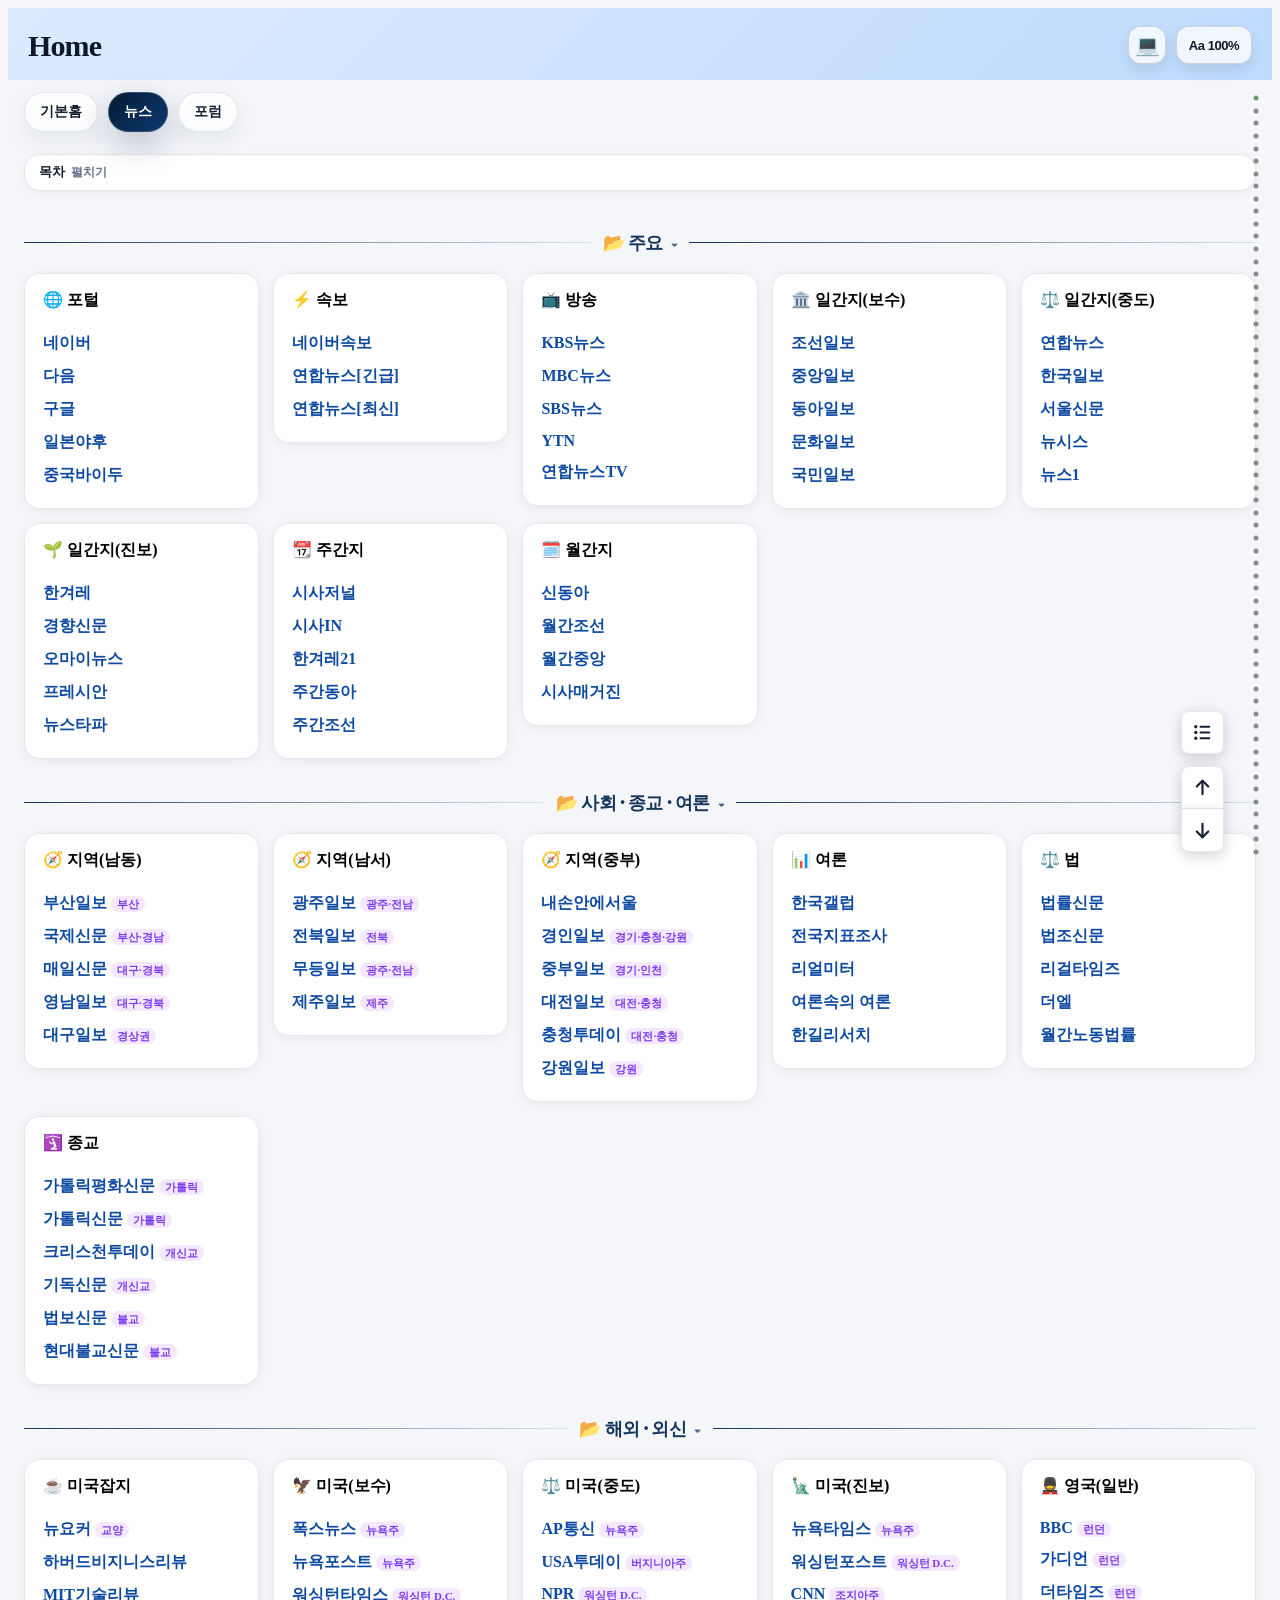
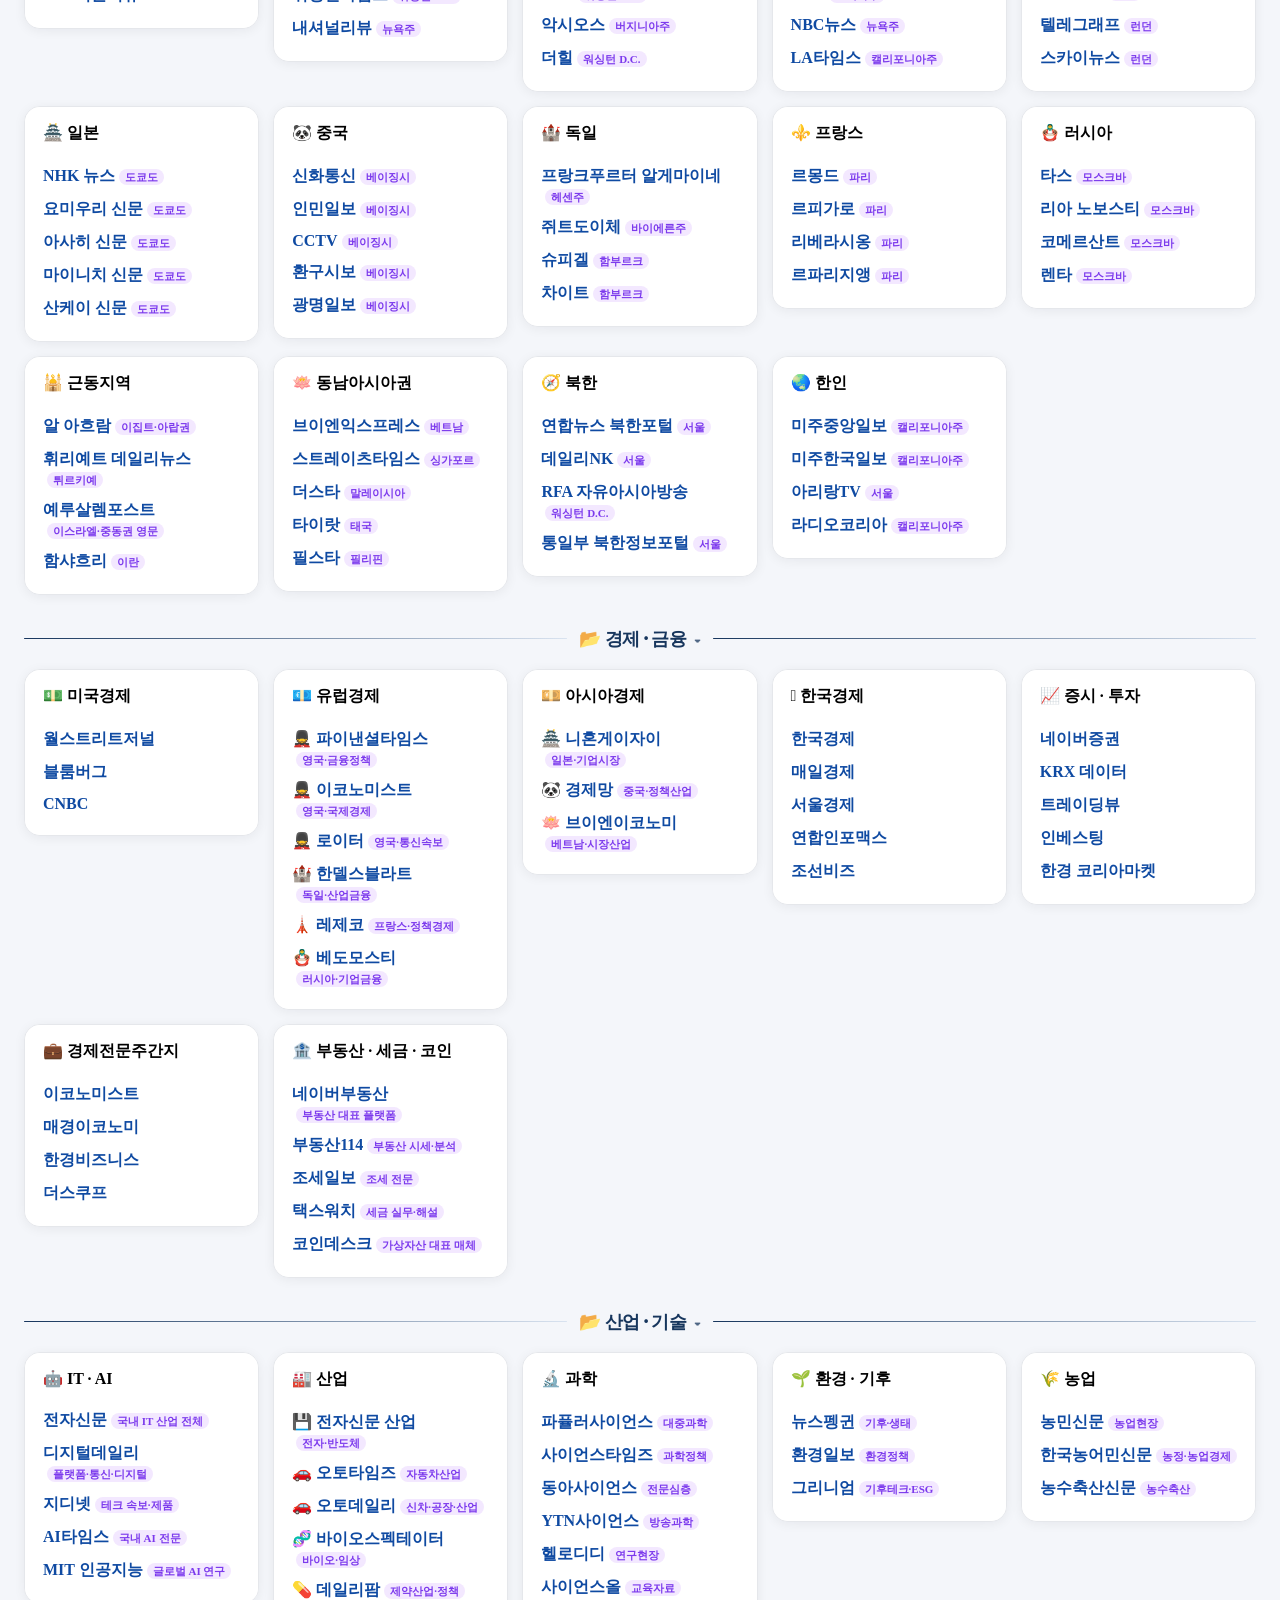
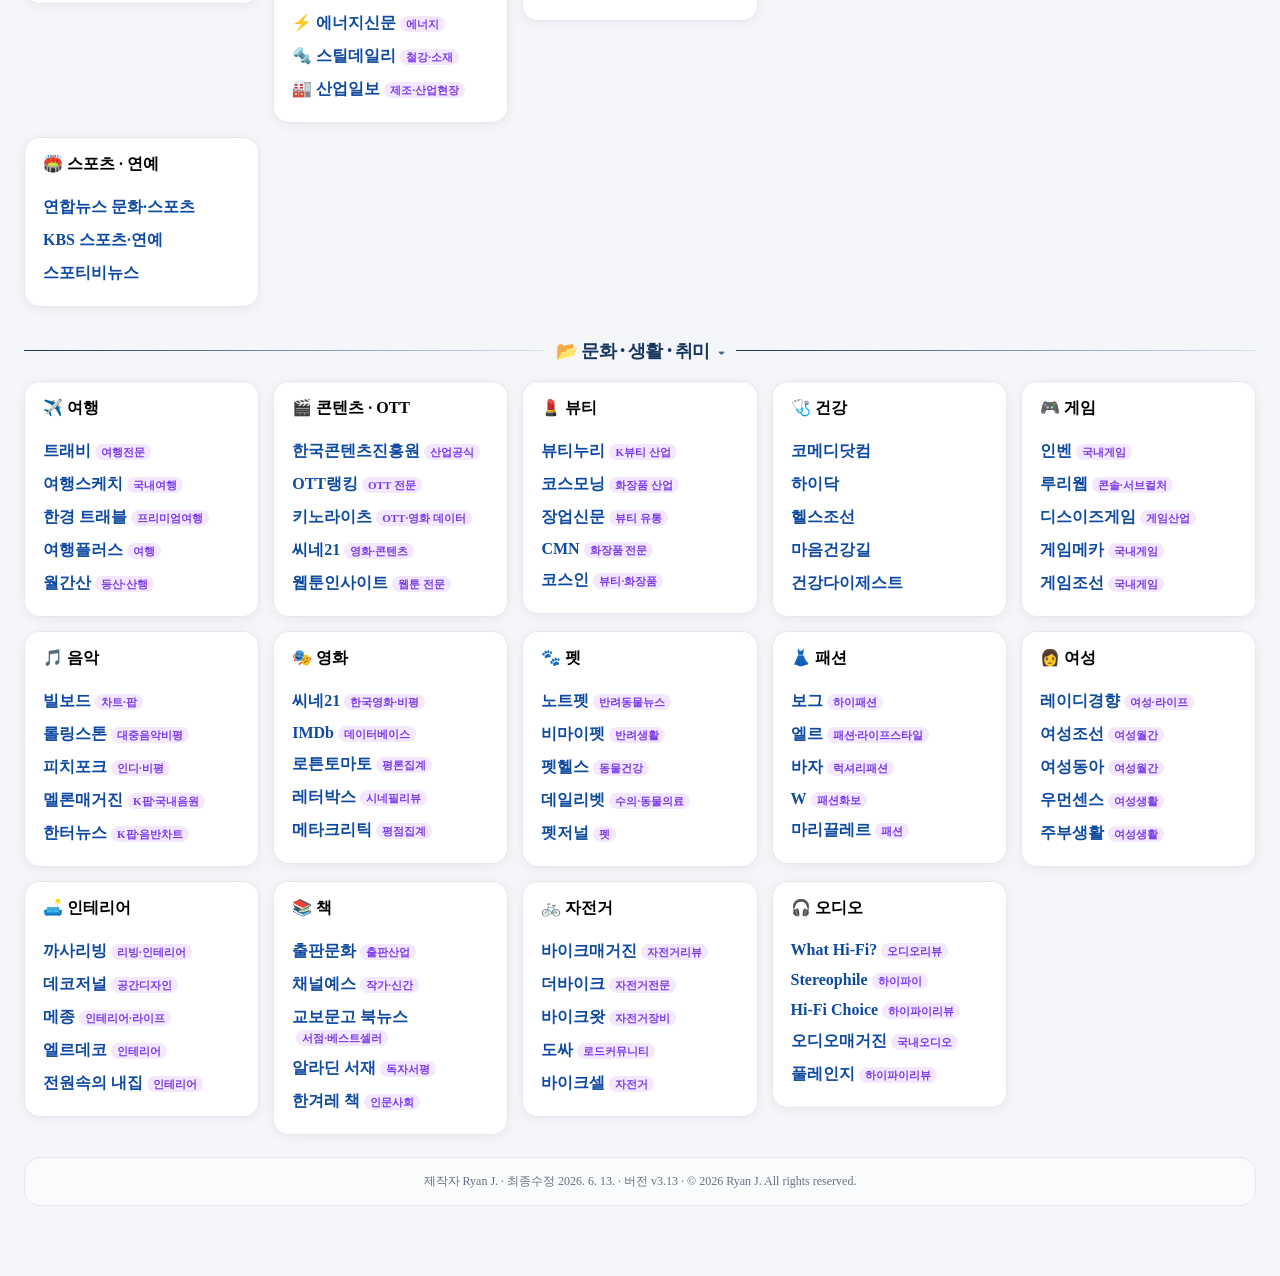
==== commit c906b72d: "야후재팬, 바이두 추가" ====
--- a/ryhome/news/index.html
+++ b/ryhome/news/index.html
@@ -1175,7 +1175,7 @@
 });
 const newsData = [{"type":"divider","title":"주요 뉴스"},{"cat":"방송뉴스","links":[["KBS뉴스","https://news.kbs.co.kr"],["MBC뉴스","https://imnews.imbc.com"],["SBS뉴스","https://news.sbs.co.kr"],["YTN","https://www.ytn.co.kr"],["연합뉴스TV","https://www.yonhapnewstv.co.kr"]]},{"cat":"일간지(보수)","links":[["조선일보","https://www.chosun.com"],["중앙일보","https://www.joongang.co.kr"],["동아일보","https://www.donga.com"],["문화일보","https://www.munhwa.com"],["국민일보","https://www.kmib.co.kr"]]},{"cat":"일간지(중도)","links":[["연합뉴스","https://www.yna.co.kr"],["한국일보","https://www.hankookilbo.com"],["서울신문","https://www.seoul.co.kr"],["뉴시스","https://www.newsis.com"],["뉴스1","https://www.news1.kr"]]},{"cat":"일간지(진보)","links":[["한겨레","https://www.hani.co.kr"],["경향신문","https://www.khan.co.kr"],["오마이뉴스","https://www.ohmynews.com"],["프레시안","https://www.pressian.com"],["뉴스타파","https://newstapa.org"]]},{"cat":"주간지","links":[["시사저널","https://www.sisajournal.com"],["시사IN","https://www.sisain.co.kr"],["한겨레21","https://h21.hani.co.kr"],["주간동아","https://weekly.donga.com"],["주간조선","https://weekly.chosun.com"]]},{"cat":"월간지","links":[["신동아","https://shindonga.donga.com"],["월간조선","https://monthly.chosun.com"],["월간중앙","https://www.m-joongang.com"],["시사매거진","https://www.sisamagazine.co.kr"]]},{"type":"divider","title":"사회·종교·여론"},{"cat":"지역뉴스(남동)","links":[["부산일보 - 부산","https://www.busan.com"],["국제신문 - 부산·경남","https://www.kookje.co.kr"],["매일신문 - 대구·경북","https://www.imaeil.com"],["영남일보 - 대구·경북","https://www.yeongnam.com"],["대구일보 - 경상권","https://www.idaegu.com"]]},{"cat":"지역뉴스(남서)","links":[["광주일보 - 광주·전남","https://www.kwangju.co.kr"],["전북일보 - 전북","https://www.jjan.kr"],["무등일보 - 광주·전남","https://www.mdilbo.com"],["제주일보 - 제주","https://www.jejunews.com"]]},{"cat":"지역뉴스(중부)","links":[["내손안에서울","https://mediahub.seoul.go.kr/news/newsMain.do"],["경인일보 - 경기·충청·강원","https://www.kyeongin.com"],["중부일보 - 경기·인천","https://www.joongboo.com"],["대전일보 - 대전·충청","https://www.daejonilbo.com"],["충청투데이 - 대전·충청","https://www.cctoday.co.kr"],["강원일보 - 강원","https://www.kwnews.co.kr"]]},{"cat":"여론뉴스","links":[["한국갤럽","https://www.gallup.co.kr"],["전국지표조사","https://nbsurvey.kr"],["리얼미터","https://www.realmeter.net"],["여론속의 여론","https://hrcopinion.co.kr"],["한길리서치","https://hgr1993.com"]]},{"cat":"법뉴스","links":[["법률신문","https://www.lawtimes.co.kr"],["법조신문","https://news.koreanbar.or.kr"],["리걸타임즈","https://www.legaltimes.co.kr"],["더엘","https://thel.mt.co.kr"],["월간노동법률","https://www.worklaw.co.kr"]]},{"cat":"종교뉴스","links":[["가톨릭평화신문 - 가톨릭","https://www.cpbc.co.kr"],["가톨릭신문 - 가톨릭","https://www.catholictimes.org"],["크리스천투데이 - 개신교","https://www.christiantoday.co.kr"],["기독신문 - 개신교","https://www.kidok.com"],["법보신문 - 불교","https://www.beopbo.com"],["현대불교신문 - 불교","https://www.hyunbulnews.com"]]},{"type":"divider","title":"해외·외신"},{"cat":"미국잡지","links":[["뉴요커 - 교양","https://www.newyorker.com/"],["하버드비지니스리뷰","https://hbr.org/"],["MIT기술리뷰","https://www.technologyreview.com/"]]},{"cat":"미국뉴스(보수)","links":[["폭스뉴스 - 뉴욕주","https://www.foxnews.com"],["뉴욕포스트 - 뉴욕주","https://nypost.com"],["워싱턴타임스 - 워싱턴 D.C.","https://www.washingtontimes.com"],["내셔널리뷰 - 뉴욕주","https://www.nationalreview.com"]]},{"cat":"미국뉴스(중도)","links":[["AP통신 - 뉴욕주","https://apnews.com"],["USA투데이 - 버지니아주","https://www.usatoday.com"],["NPR - 워싱턴 D.C.","https://www.npr.org"],["악시오스 - 버지니아주","https://www.axios.com"],["더힐 - 워싱턴 D.C.","https://thehill.com"]]},{"cat":"미국뉴스(진보)","links":[["뉴욕타임스 - 뉴욕주","https://www.nytimes.com"],["워싱턴포스트 - 워싱턴 D.C.","https://www.washingtonpost.com"],["CNN - 조지아주","https://cnn.com"],["NBC뉴스 - 뉴욕주","https://www.nbcnews.com"],["LA타임스 - 캘리포니아주","https://www.latimes.com"]]},{"cat":"영국뉴스(일반)","links":[["BBC - 런던","https://www.bbc.com"],["가디언 - 런던","https://www.theguardian.com"],["더타임즈 - 런던","https://www.thetimes.co.uk"],["텔레그래프 - 런던","https://www.telegraph.co.uk"],["스카이뉴스 - 런던","https://news.sky.com"]]},{"cat":"일본뉴스","links":[["NHK 뉴스 - 도쿄도","https://www3.nhk.or.jp"],["요미우리 신문 - 도쿄도","https://www.yomiuri.co.jp"],["아사히 신문 - 도쿄도","https://www.asahi.com"],["마이니치 신문 - 도쿄도","https://mainichi.jp"],["산케이 신문 - 도쿄도","https://www.sankei.com"]]},{"cat":"중국뉴스","links":[["신화통신 - 베이징시","https://www.xinhuanet.com"],["인민일보 - 베이징시","https://www.people.cn"],["CCTV - 베이징시","https://www.cctv.com"],["환구시보 - 베이징시","https://www.huanqiu.com"],["광명일보 - 베이징시","https://www.gmw.cn"]]},{"cat":"독일뉴스","links":[["프랑크푸르터 알게마이네 - 헤센주","https://www.faz.net"],["쥐트도이체 - 바이에른주","https://www.sueddeutsche.de"],["슈피겔 - 함부르크","https://www.spiegel.de"],["차이트 - 함부르크","https://www.zeit.de"]]},{"cat":"프랑스뉴스","links":[["르몽드 - 파리","https://www.lemonde.fr"],["르피가로 - 파리","https://www.lefigaro.fr"],["리베라시옹 - 파리","https://www.liberation.fr"],["르파리지앵 - 파리","https://www.leparisien.fr"]]},{"cat":"러시아뉴스","links":[["타스 - 모스크바","https://tass.com"],["리아 노보스티 - 모스크바","https://ria.ru"],["코메르산트 - 모스크바","https://www.kommersant.ru"],["렌타 - 모스크바","https://lenta.ru"]]},{"cat":"근동지역뉴스","links":[["알 아흐람 - 이집트·아랍권","https://english.ahram.org.eg"],["휘리예트 데일리뉴스 - 튀르키예","https://www.hurriyetdailynews.com"],["예루살렘포스트 - 이스라엘·중동권 영문","https://www.jpost.com"],["함샤흐리 - 이란","https://www.hamshahrionline.ir"]]},{"cat":"동남아시아권뉴스","links":[["브이엔익스프레스 - 베트남","https://vnexpress.net"],["스트레이츠타임스 - 싱가포르","https://www.straitstimes.com"],["더스타 - 말레이시아","https://www.thestar.com.my"],["타이랏 - 태국","https://www.thairath.co.th"],["필스타 - 필리핀","https://www.philstar.com"]]},{"cat":"북한뉴스","links":[["연합뉴스 북한포털 - 서울","https://www.yna.co.kr"],["데일리NK - 서울","https://www.dailynk.com"],["RFA 자유아시아방송 - 워싱턴 D.C.","https://www.rfa.org"],["통일부 북한정보포털 - 서울","https://nkinfo.unikorea.go.kr"]]},{"cat":"한인뉴스","links":[["미주중앙일보 - 캘리포니아주","https://www.koreadaily.com"],["미주한국일보 - 캘리포니아주","https://www.koreatimes.com"],["아리랑TV - 서울","https://www.arirang.com"],["라디오코리아 - 캘리포니아주","https://radiokorea.com"]]},{"type":"divider","title":"경제·금융"},{"cat":"미국경제","links":[["월스트리트저널","https://www.wsj.com"],["블룸버그","https://www.bloomberg.com"],["CNBC","https://www.cnbc.com"]]},{"cat":"유럽경제","links":[["💂 파이낸셜타임스 - 영국·금융정책","https://www.ft.com"],["💂 이코노미스트 - 영국·국제경제","https://www.economist.com"],["💂 로이터 - 영국·통신속보","https://www.reuters.com"],["🏰 한델스블라트 - 독일·산업금융","https://www.handelsblatt.com"],["🗼 레제코 - 프랑스·정책경제","https://www.lesechos.fr"],["🪆 베도모스티 - 러시아·기업금융","https://www.vedomosti.ru"]]},{"cat":"아시아경제","links":[["🏯 니혼게이자이 - 일본·기업시장","https://www.nikkei.com"],["🐼 경제망 - 중국·정책산업","https://www.ce.cn"],["🪷 브이엔이코노미 - 베트남·시장산업","https://vneconomy.vn"]]},{"cat":"한국경제","links":[["한국경제","https://www.hankyung.com"],["매일경제","https://www.mk.co.kr"],["서울경제","https://www.sedaily.com"],["연합인포맥스","https://news.einfomax.co.kr"],["조선비즈","https://biz.chosun.com"]]},{"cat":"증시 · 투자뉴스","links":[["네이버증권","https://finance.naver.com"],["KRX 데이터","https://data.krx.co.kr"],["트레이딩뷰","https://kr.tradingview.com"],["인베스팅","https://kr.investing.com"],["한경 코리아마켓","https://markets.hankyung.com"]]},{"cat":"경제전문주간지","links":[["이코노미스트","https://economist.co.kr"],["매경이코노미","https://www.mk.co.kr/economy"],["한경비즈니스","https://magazine.hankyung.com/business"],["더스쿠프","https://www.thescoop.co.kr"]]},{"cat":"부동산·세금·코인뉴스","links":[["네이버부동산 - 부동산 대표 플랫폼","https://land.naver.com"],["부동산114 - 부동산 시세·분석","https://www.r114.com"],["조세일보 - 조세 전문","https://www.joseilbo.com"],["택스워치 - 세금 실무·해설","https://www.taxwatch.co.kr"],["코인데스크 - 가상자산 대표 매체","https://www.coindesk.com"]]},{"type":"divider","title":"산업·기술"},{"cat":"IT·AI뉴스","links":[["전자신문 - 국내 IT 산업 전체","https://www.etnews.com"],["디지털데일리 - 플랫폼·통신·디지털","https://www.ddaily.co.kr"],["지디넷 - 테크 속보·제품","https://zdnet.co.kr"],["AI타임스 - 국내 AI 전문","https://www.aitimes.com"],["MIT 인공지능 - 글로벌 AI 연구","https://news.mit.edu"]]},{"cat":"산업뉴스","links":[["💾 전자신문 산업 - 전자·반도체","https://www.etnews.com"],["🚗 오토타임즈 - 자동차산업","https://autotimes.co.kr"],["🚗 오토데일리 - 신차·공장·산업","https://www.autodaily.co.kr"],["🧬 바이오스펙테이터 - 바이오·임상","https://www.biospectator.com"],["💊 데일리팜 - 제약산업·정책","https://www.dailypharm.com"],["⚡ 에너지신문 - 에너지","https://www.energy-news.co.kr"],["🔩 스틸데일리 - 철강·소재","https://www.steeldaily.co.kr"],["🏭 산업일보 - 제조·산업현장","https://www.kidd.co.kr"]]},{"cat":"과학뉴스","links":[["파퓰러사이언스 - 대중과학","https://www.popsci.co.kr"],["사이언스타임즈 - 과학정책","https://www.sciencetimes.co.kr"],["동아사이언스 - 전문심층","https://www.dongascience.com"],["YTN사이언스 - 방송과학","https://science.ytn.co.kr"],["헬로디디 - 연구현장","https://www.hellodd.com"],["사이언스올 - 교육자료","https://www.scienceall.com"]]},{"cat":"환경 · 기후뉴스","links":[["뉴스펭귄 - 기후·생태","https://www.newspenguin.com"],["환경일보 - 환경정책","https://www.hkbs.co.kr"],["그리니엄 - 기후테크·ESG","https://greenium.kr"]]},{"cat":"농업뉴스","links":[["농민신문 - 농업현장","https://www.nongmin.com"],["한국농어민신문 - 농정·농업경제","https://www.agrinet.co.kr"],["농수축산신문 - 농수축산","https://www.aflnews.co.kr"]]},{"cat":"스포츠·연예뉴스","links":[["연합뉴스 문화·스포츠","https://www.yna.co.kr"],["KBS 스포츠·연예","https://news.kbs.co.kr"],["스포티비뉴스","https://www.spotvnews.co.kr"]]},{"type":"divider","title":"문화·생활·취미"},{"cat":"여행뉴스","links":[["트래비 - 여행전문","https://www.travie.com"],["여행스케치 - 국내여행","https://www.ktsketch.co.kr"],["한경 트래블 - 프리미엄여행","https://www.hankyung.com"],["여행플러스 - 여행","https://tripplus.co.kr"],["월간산 - 등산·산행","https://san.chosun.com"]]},{"cat":"콘텐츠·OTT뉴스","links":[["한국콘텐츠진흥원 - 산업공식","https://www.kocca.kr"],["OTT랭킹 - OTT 전문","https://www.ott-ranking.com"],["키노라이츠 - OTT·영화 데이터","https://m.kinolights.com"],["씨네21 - 영화·콘텐츠","https://www.cine21.com"],["웹툰인사이트 - 웹툰 전문","https://www.webtooninsight.co.kr"]]},{"cat":"뷰티뉴스","links":[["뷰티누리 - K뷰티 산업","https://www.beautynury.com"],["코스모닝 - 화장품 산업","https://www.cosmorning.com"],["장업신문 - 뷰티 유통","https://www.jangup.com"],["CMN - 화장품 전문","https://www.cmn.co.kr"],["코스인 - 뷰티·화장품","https://www.cosinkorea.com"]]},{"cat":"건강뉴스","links":[["코메디닷컴","https://kormedi.com"],["하이닥","https://www.hidoc.co.kr"],["헬스조선","https://health.chosun.com"],["마음건강길","https://www.mindgil.com"],["건강다이제스트","https://www.ikunkang.com"]]},{"cat":"게임뉴스","links":[["인벤 - 국내게임","https://www.inven.co.kr"],["루리웹 - 콘솔·서브컬처","https://www.ruliweb.com"],["디스이즈게임 - 게임산업","https://www.thisisgame.com"],["게임메카 - 국내게임","https://www.gamemeca.com"],["게임조선 - 국내게임","https://m.gamechosun.co.kr"]]},{"cat":"음악뉴스","links":[["빌보드 - 차트·팝","https://www.billboard.com"],["롤링스톤 - 대중음악비평","https://www.rollingstone.com"],["피치포크 - 인디·비평","https://pitchfork.com"],["멜론매거진 - K팝·국내음원","https://m2.melon.com"],["한터뉴스 - K팝·음반차트","https://www.hanteonews.com"]]},{"cat":"영화뉴스","links":[["씨네21 - 한국영화·비평","https://www.cine21.com"],["IMDb - 데이터베이스","https://www.imdb.com"],["로튼토마토 - 평론집계","https://www.rottentomatoes.com"],["레터박스 - 시네필리뷰","https://letterboxd.com"],["메타크리틱 - 평점집계","https://www.metacritic.com"]]},{"cat":"펫뉴스","links":[["노트펫 - 반려동물뉴스","https://www.notepet.co.kr"],["비마이펫 - 반려생활","https://mypetlife.co.kr"],["펫헬스 - 동물건강","https://www.pethealth.kr"],["데일리벳 - 수의·동물의료","https://www.dailyvet.co.kr"],["펫저널 - 펫","https://www.petjournal.co.kr"]]},{"cat":"패션뉴스","links":[["보그 - 하이패션","https://www.vogue.co.kr"],["엘르 - 패션·라이프스타일","https://www.elle.co.kr"],["바자 - 럭셔리패션","https://harpersbazaar.co.kr"],["W - 패션화보","https://www.wkorea.com"],["마리끌레르 - 패션","https://www.marieclairekorea.com"]]},{"cat":"여성뉴스","links":[["레이디경향 - 여성·라이프","https://lady.khan.co.kr"],["여성조선 - 여성월간","https://woman.chosun.com"],["여성동아 - 여성월간","https://woman.donga.com"],["우먼센스 - 여성생활","https://www.womansense.co.kr"],["주부생활 - 여성생활","https://ju-bu.co.kr"]]},{"cat":"인테리어뉴스","links":[["까사리빙 - 리빙·인테리어","https://casa.co.kr"],["데코저널 - 공간디자인","https://www.decojournal.co.kr"],["메종 - 인테리어·라이프","https://www.maisonkorea.com"],["엘르데코 - 인테리어","https://www.elle.co.kr"],["전원속의 내집 - 인테리어","https://uujj.co.kr"]]},{"cat":"책뉴스","links":[["출판문화 - 출판산업","https://www.kpipa.or.kr"],["채널예스 - 작가·신간","https://ch.yes24.com"],["교보문고 북뉴스 - 서점·베스트셀러","https://www.kyobobook.co.kr"],["알라딘 서재 - 독자서평","https://blog.aladin.co.kr"],["한겨레 책 - 인문사회","https://www.hani.co.kr"]]},{"cat":"자전거뉴스","links":[["바이크매거진 - 자전거리뷰","https://www.bikem.co.kr"],["더바이크 - 자전거전문","https://www.thebike.co.kr"],["바이크왓 - 자전거장비","https://www.bikewhat.com"],["도싸 - 로드커뮤니티","https://corearoadbike.com"],["바이크셀 - 자전거","https://www.bikesell.co.kr"]]},{"cat":"오디오뉴스","links":[["What Hi-Fi? - 오디오리뷰","https://www.whathifi.com"],["Stereophile - 하이파이","https://www.stereophile.com"],["Hi-Fi Choice - 하이파이리뷰","https://www.hifichoice.com"],["오디오매거진 - 국내오디오","https://www.audioht.co.kr"],["풀레인지 - 하이파이리뷰","https://www.fullrange.kr"]]}];
 const forumData = [{"type":"divider","title":"주요 포럼"},{"cat":"대형 종합포럼","links":[["디시인사이드 - 익명·갤러리형·대형","https://www.dcinside.com"],["클리앙 - IT·시사토론·진보성향","https://www.clien.net"]]},{"cat":"시사·정치 포럼","links":[["딴지일보 - 진보·시사토론","https://www.ddanzi.com"],["다모앙 - 시사·클리앙 대체권","https://damoang.net"],["오늘의유머 - 진보·유머·시사","https://www.todayhumor.co.kr"],["잇싸 - 진보·정치커뮤니티","https://itssa.co.kr"],["일베 - 극우·익명·정치이슈","https://www.ilbe.com"]]},{"cat":"이슈·유머 포럼","links":[["개드립 - 유머·남초이슈","https://www.dogdrip.net"],["웃긴대학 - 장수 유머 커뮤니티","https://humoruniv.com"],["와이고수 - 게임·남초·유머","https://www.ygosu.com"],["AAGAG - 유머 모음","https://aagag.com"]]},{"cat":"직장인포럼","links":[["블라인드 - 직장인·익명","https://www.teamblind.com"],["리멤버 - 커리어·네트워크","https://community.rememberapp.co.kr"],["링커리어 - 대학생·취업","https://community.linkareer.com"],["코멘토 - 취업멘토링","https://comento.kr"],["라운지 - 직장인 대화","https://www.lounges.co.kr"]]},{"cat":"연애포럼","links":[["인스티즈 사랑방","https://www.instiz.net"],["네이트판 지금은 연애중","https://m.pann.nate.com"],["네이트판 남편vs아내","https://m.pann.nate.com"],["블라인드 썸","https://www.teamblind.com"],["펨코 연애상담","https://www.fmkorea.com"]]},{"cat":"여성·생활·팬덤 포럼","links":[["디미토리 - 여초·생활형","https://www.dmitory.com"],["스레딕 - 익명·관계·생활","https://thredic.com"]]},{"type":"divider","title":"경제포럼"},{"cat":"주식포럼","links":[["네이버 종목토론방 - 포털·종목별대형","https://finance.naver.com/item/board.naver"],["다음 주식토론방 - 포털·종목별","https://finance.daum.net"],["팍스넷 - 국내주식·토론","https://www.paxnet.co.kr"],["뽐뿌 증권포럼 - 생활투자","https://www.ppomppu.co.kr"]]},{"cat":"코인포럼","links":[["코인판 - 가상자산·속보","https://coinpan.com"],["코박 - 코인 커뮤니티","https://cobak.co.kr"],["땡글 - 채굴·코인","https://www.ddengle.com"],["포우 - 코인정보","https://powbitcoiner.com"],["펨코 비트코인 - 이슈형 코인","https://www.fmkorea.com"]]},{"cat":"부동산포럼","links":[["뽐뿌 부동산포럼 - 생활부동산","https://www.ppomppu.co.kr"]]},{"type":"divider","title":"생활·취미·유행 포럼"},{"cat":"핫딜포럼","links":[["펨코 핫딜 - 핫딜·최신","https://www.fmkorea.com"],["아카라이브 핫딜채널 - 핫딜·서브컬처","https://arca.live"],["뽐뿌게시판 - 쇼핑·핫딜","https://www.ppomppu.co.kr"],["루리웹 유저예판 - 게임·예판","https://bbs.ruliweb.com"],["어미새 쇼핑정보 - 패션딜","https://eomisae.co.kr"]]},{"cat":"뷰티포럼","links":[["글로우픽","https://www.glowpick.com"],["화해","https://hwahae.app"],["언니의 파우치","https://www.unpa.me"],["파우더룸","https://www.powderroom.co.kr"],["인스티즈 뷰티","https://www.instiz.net"]]},{"cat":"게임포럼","links":[["인벤 - 게임종합","https://www.inven.co.kr"],["루리웹 - 콘솔·서브컬처","https://www.ruliweb.com"],["퀘이사플레이 - PC게임","https://quasarplay.com"],["ITCM - 스팀게임","https://itcm.co.kr"],["배틀페이지 - 격투게임","https://v12.battlepage.com"]]},{"cat":"동물포럼","links":[["쓰담쓰담 - 반려동물","https://patpat.co.kr"]]},{"cat":"컴퓨터포럼","links":[["쿨엔조이 - PC하드웨어","https://coolenjoy.net"],["퀘이사존 - PC·하드웨어","https://quasarzone.com"],["기글하드웨어 - 하드웨어토론","https://gigglehd.com"],["2CPU - 서버·워크스테이션","https://www.2cpu.co.kr"],["하드웨어배틀 - PC벤치","https://www.hwbattle.com"]]},{"cat":"요리포럼","links":[["82쿡 - 생활요리","https://www.82cook.com"],["만개의레시피 - 레시피","https://www.10000recipe.com"],["이밥차 - 집밥레시피","https://2bob.co.kr"]]},{"cat":"영화포럼","links":[["무코","https://muko.kr"],["익스트림무비","https://extmovie.com"],["4플릭스","https://www.4flix.co.kr"],["DVD프라임","https://dvdprime.com"],["씨네21","https://www.cine21.com"]]},{"cat":"음악포럼","links":[["뮬","https://www.mule.co.kr"],["버브그라운드","https://ground.buv.co.kr"],["큐오넷","https://www.cuonet.com"],["드웨즈","https://dwez.com"],["힙합엘이","https://hiphople.com"]]},{"cat":"만화포럼","links":[["루리웹 만화","https://bbs.ruliweb.com"],["웃대 만화","https://web.humoruniv.com"],["츄잉","https://www.chuing.net"],["수용소","https://suyong.so"],["뀨잉넷","https://qquing.net"]]},{"cat":"독서포럼","links":[["그믐","https://www.gmeum.com"],["트레바리","https://trevari.co.kr"],["쉽터1412","https://1412.live"],["한겨레 책","https://www.hani.co.kr"],["조선일보 책","https://www.chosun.com"]]},{"cat":"사진포럼","links":[["SLR클럽","https://www.slrclub.com"],["팝코넷","https://www.popco.net"],["레이소다","https://raysoda.com"]]},{"cat":"오디오포럼","links":[["영디비","https://www.0db.co.kr"],["실용오디오","https://enjoyaudio.kr"]]},{"cat":"키덜트포럼","links":[["브릭인사이드","https://www.brickinside.com"],["MMZ","https://mmzone.co.kr"],["루리웹 프라모델","https://bbs.ruliweb.com"],["루리웹 피규어","https://bbs.ruliweb.com"]]},{"cat":"연예포럼","links":[["인스티즈 - 연예팬덤","https://www.instiz.net"],["더쿠 - 연예팬덤","https://theqoo.net"],["해연갤 - 연예팬덤","https://hygall.com"],["네이트판 엔터톡 - 연예팬덤","https://m.pann.nate.com"],["엠팍 방송/연예 - 연예팬덤","https://mlbpark.donga.com"]]},{"cat":"축구포럼","links":[["사커라인","https://soccerline.kr"],["플레이어스","https://www.flayus.com"],["펨코 해축","https://www.fmkorea.com"]]},{"cat":"야구포럼","links":[["엠엘비파크 KBO","https://mlbpark.donga.com"],["엠엘비파크 MLB","https://mlbpark.donga.com"],["동사로마","https://dongsaroma.com"]]},{"cat":"농구포럼","links":[["매니아","https://mania.kr"],["에펨코리아 농구","https://www.fmkorea.com"],["더쿠 농구","https://theqoo.net"]]},{"cat":"골프포럼","links":[["딜바다","https://www.dealbada.com"],["뽐뿌 골프포럼","https://www.ppomppu.co.kr"],["이토랜드 골프","https://www.etoland.co.kr"]]},{"cat":"자동차포럼","links":[["보배드림","https://www.bobaedream.co.kr"],["오토스파이넷","https://www.autospy.net"],["테스트드라이브","https://www.teamtestdrive.com"]]},{"cat":"자전거포럼","links":[["도싸","https://corearoadbike.com"],["바이크셀","https://www.bikesell.co.kr"],["클리앙 자전거당","https://www.clien.net"]]},{"cat":"낚시포럼","links":[["월척","https://www.wolchuck.co.kr"],["인터넷바다낚시","https://www.innak.kr"],["낚시사랑","https://www.fishnet.co.kr"]]}];
-const portalData = [["네이버뉴스","https://news.naver.com"],["다음뉴스","https://news.daum.net"],["구글뉴스","https://news.google.com"]];
+const portalData = [["네이버","https://news.naver.com"],["다음","https://news.daum.net"],["구글","https://news.google.com"],["일본야후","https://news.yahoo.co.jp/"],["중국바이두","https://news.baidu.com/"]];
 const breakingData = [["네이버속보","https://news.naver.com/main/list.naver?mode=LSD&mid=sec&sid1=001"],["연합뉴스[긴급]","https://www.yna.co.kr/theme/breaknews-history"],["연합뉴스[최신]","https://www.yna.co.kr/news"]];
 // Home v3.9: portal/breaking moved under main news
 newsData.splice(1,0,{cat:'포털뉴스',links:portalData},{cat:'속보',links:breakingData});
@@ -1665,4 +1665,4 @@
 </script>
 
 </body>
-</html>+</html>
